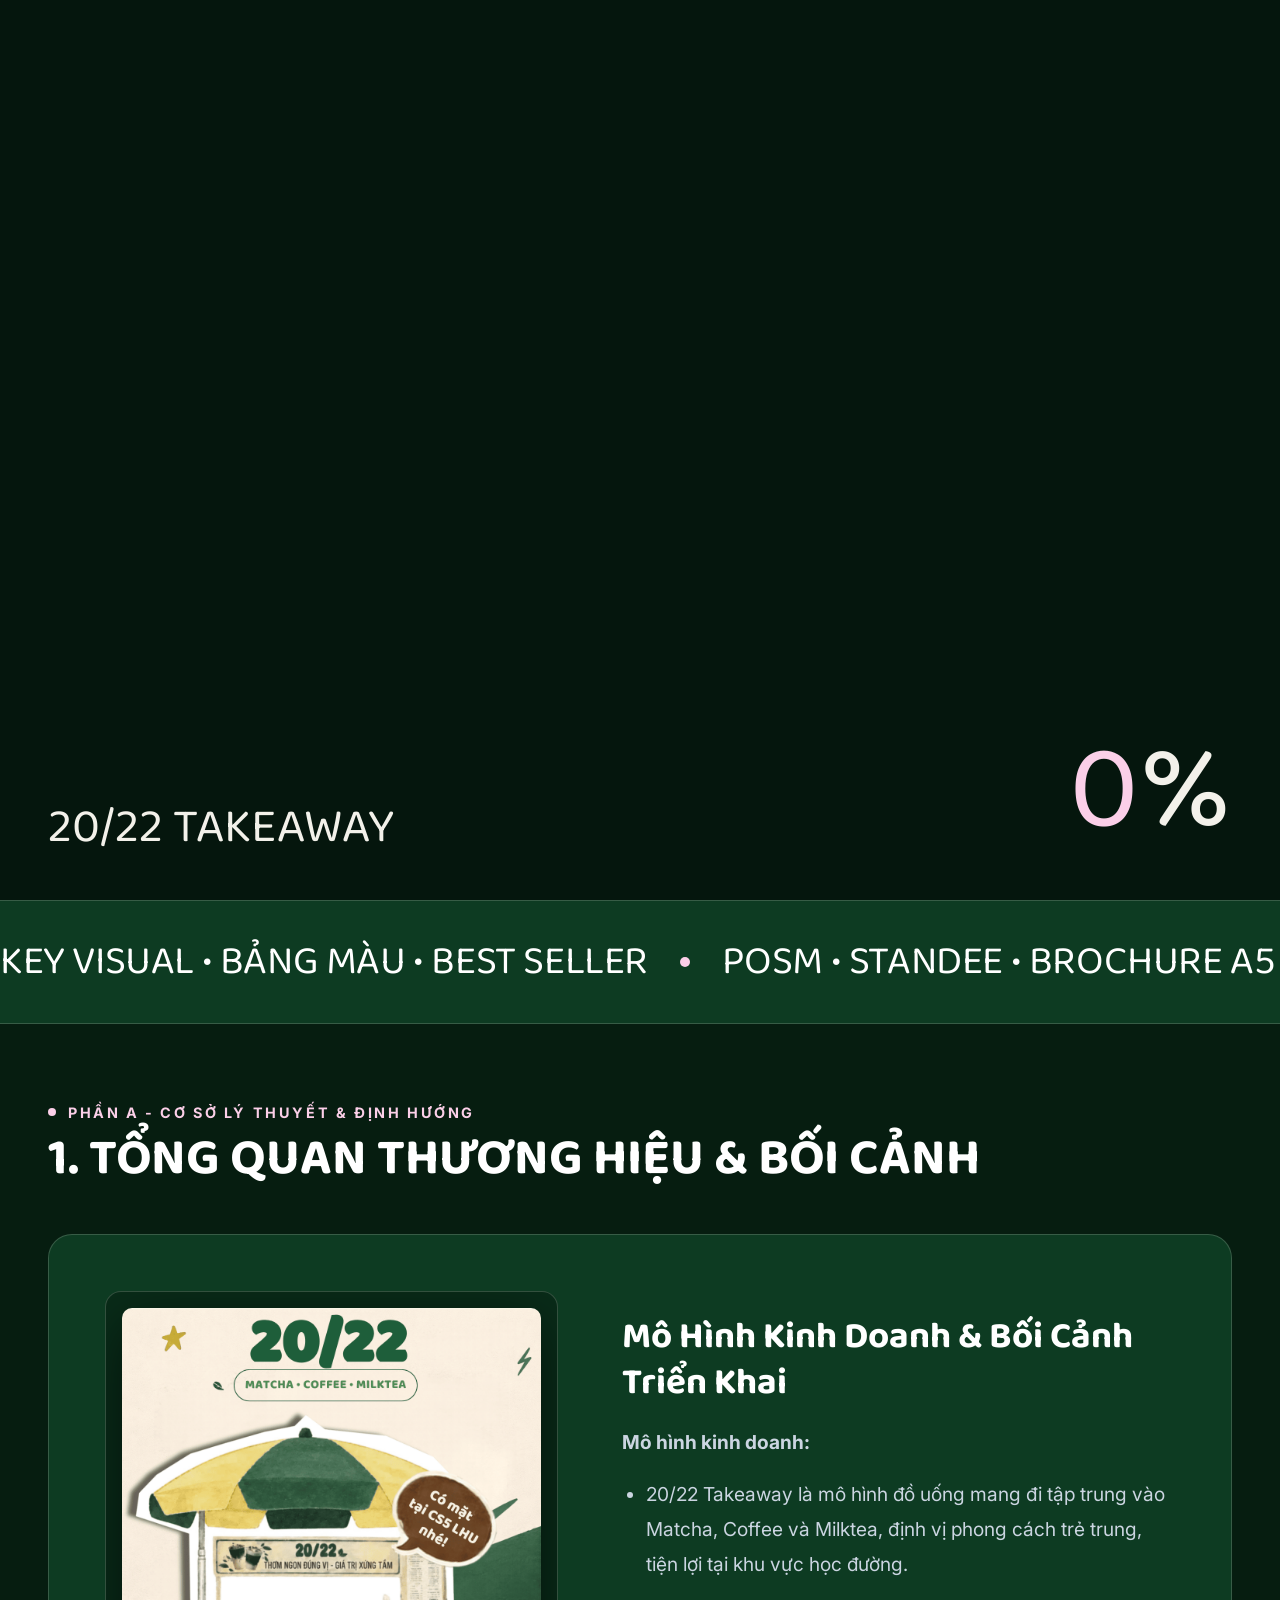
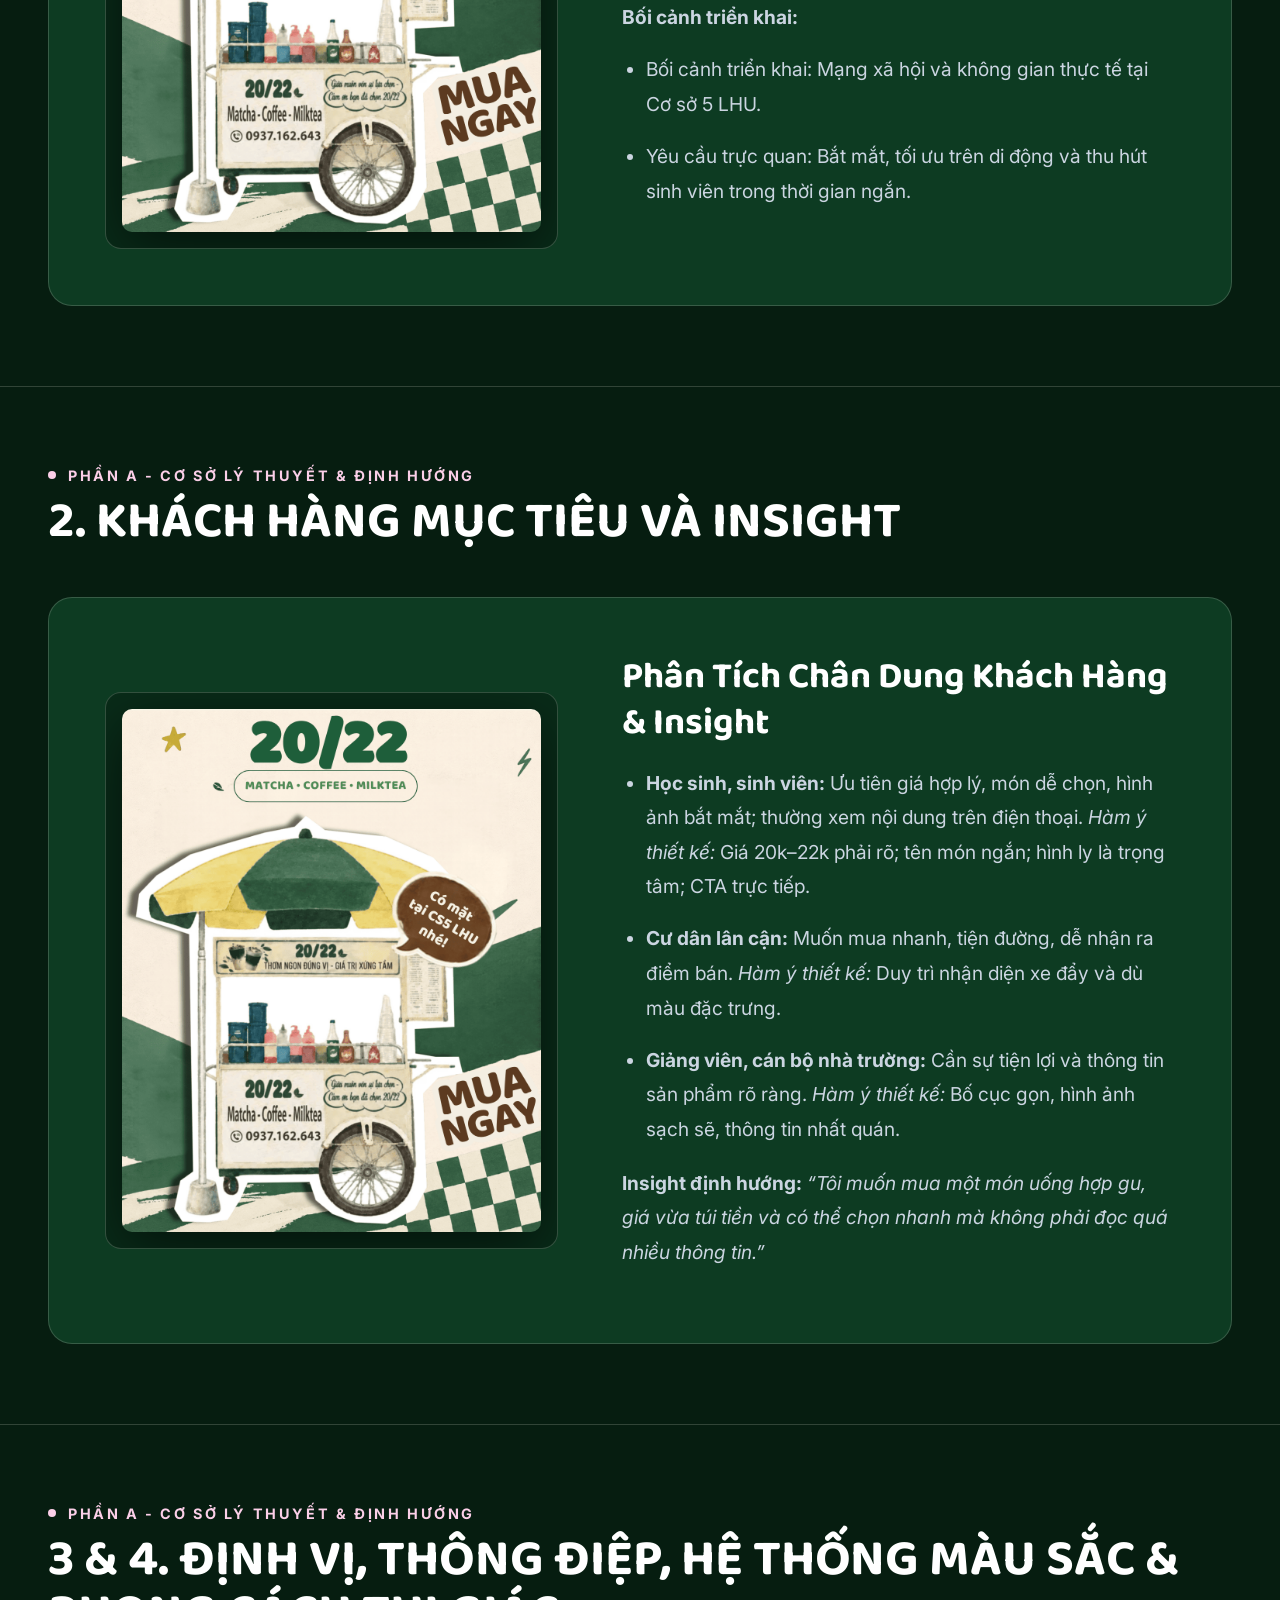
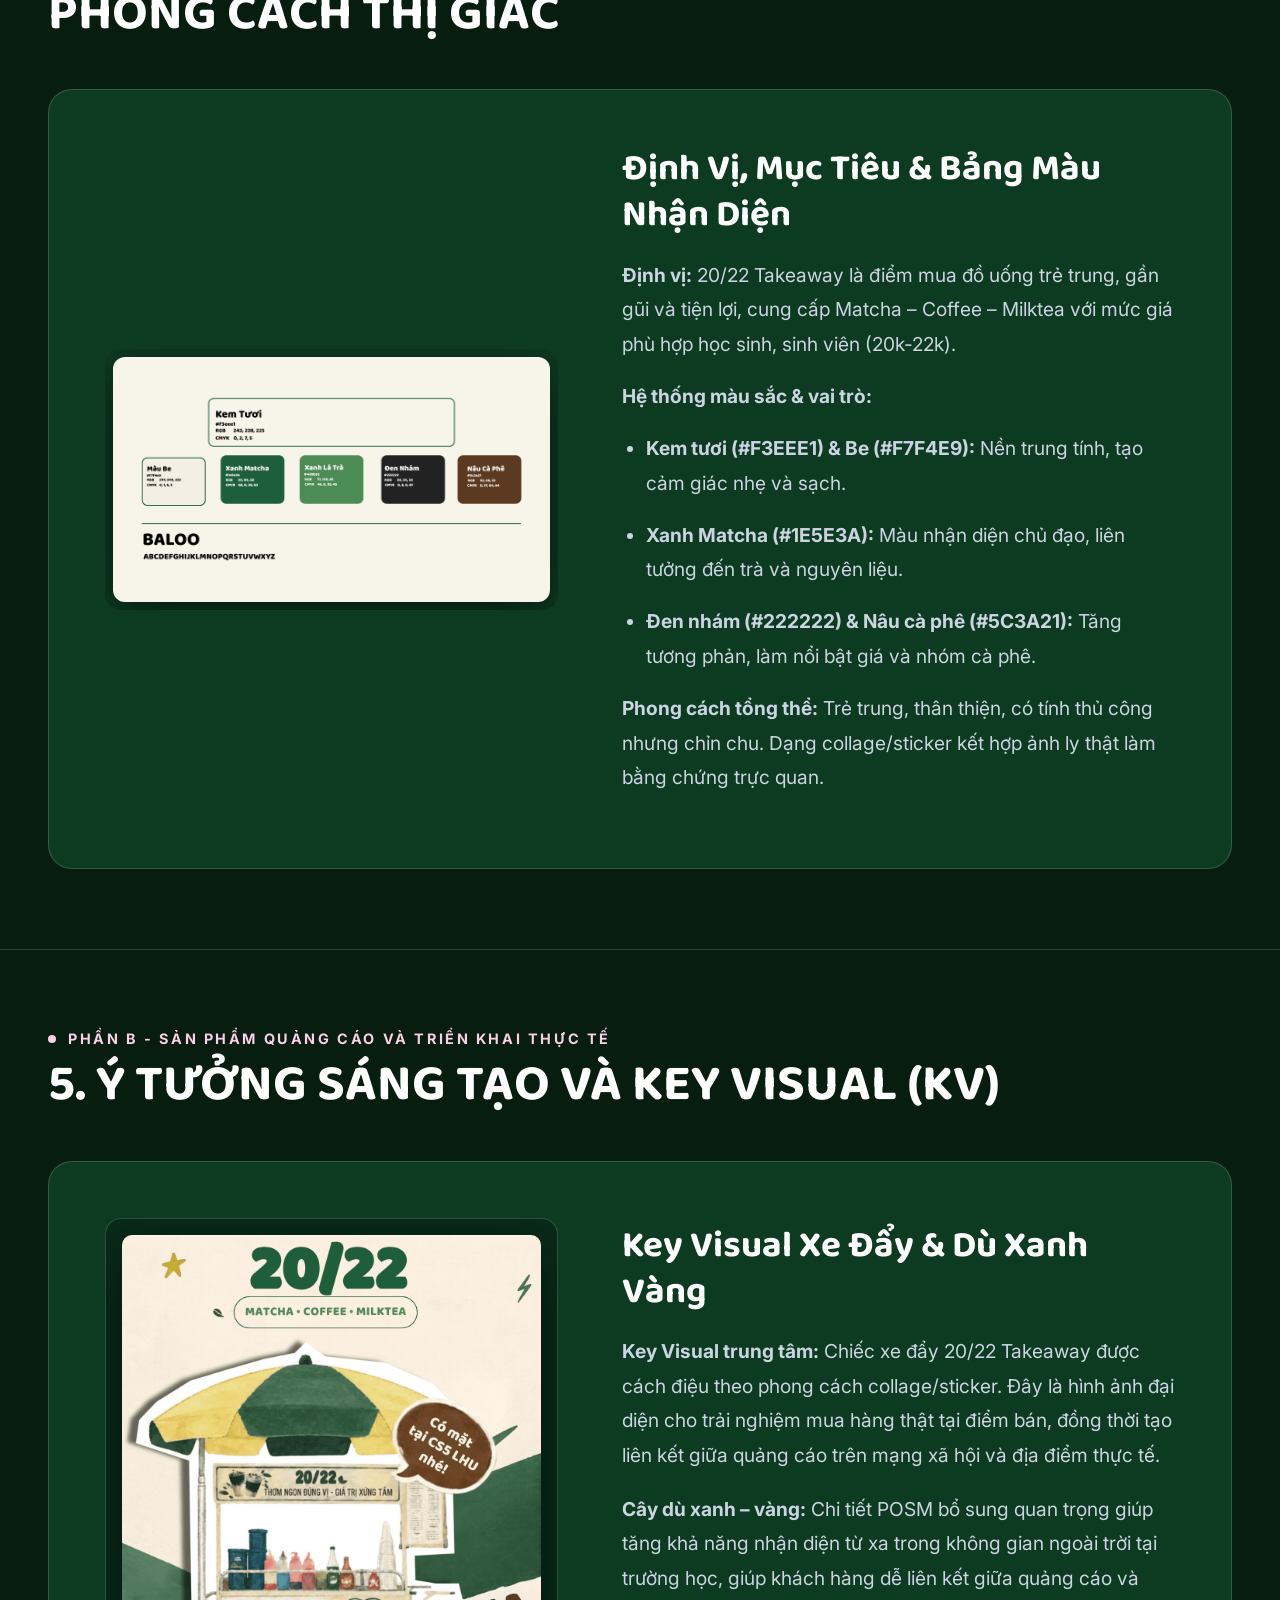
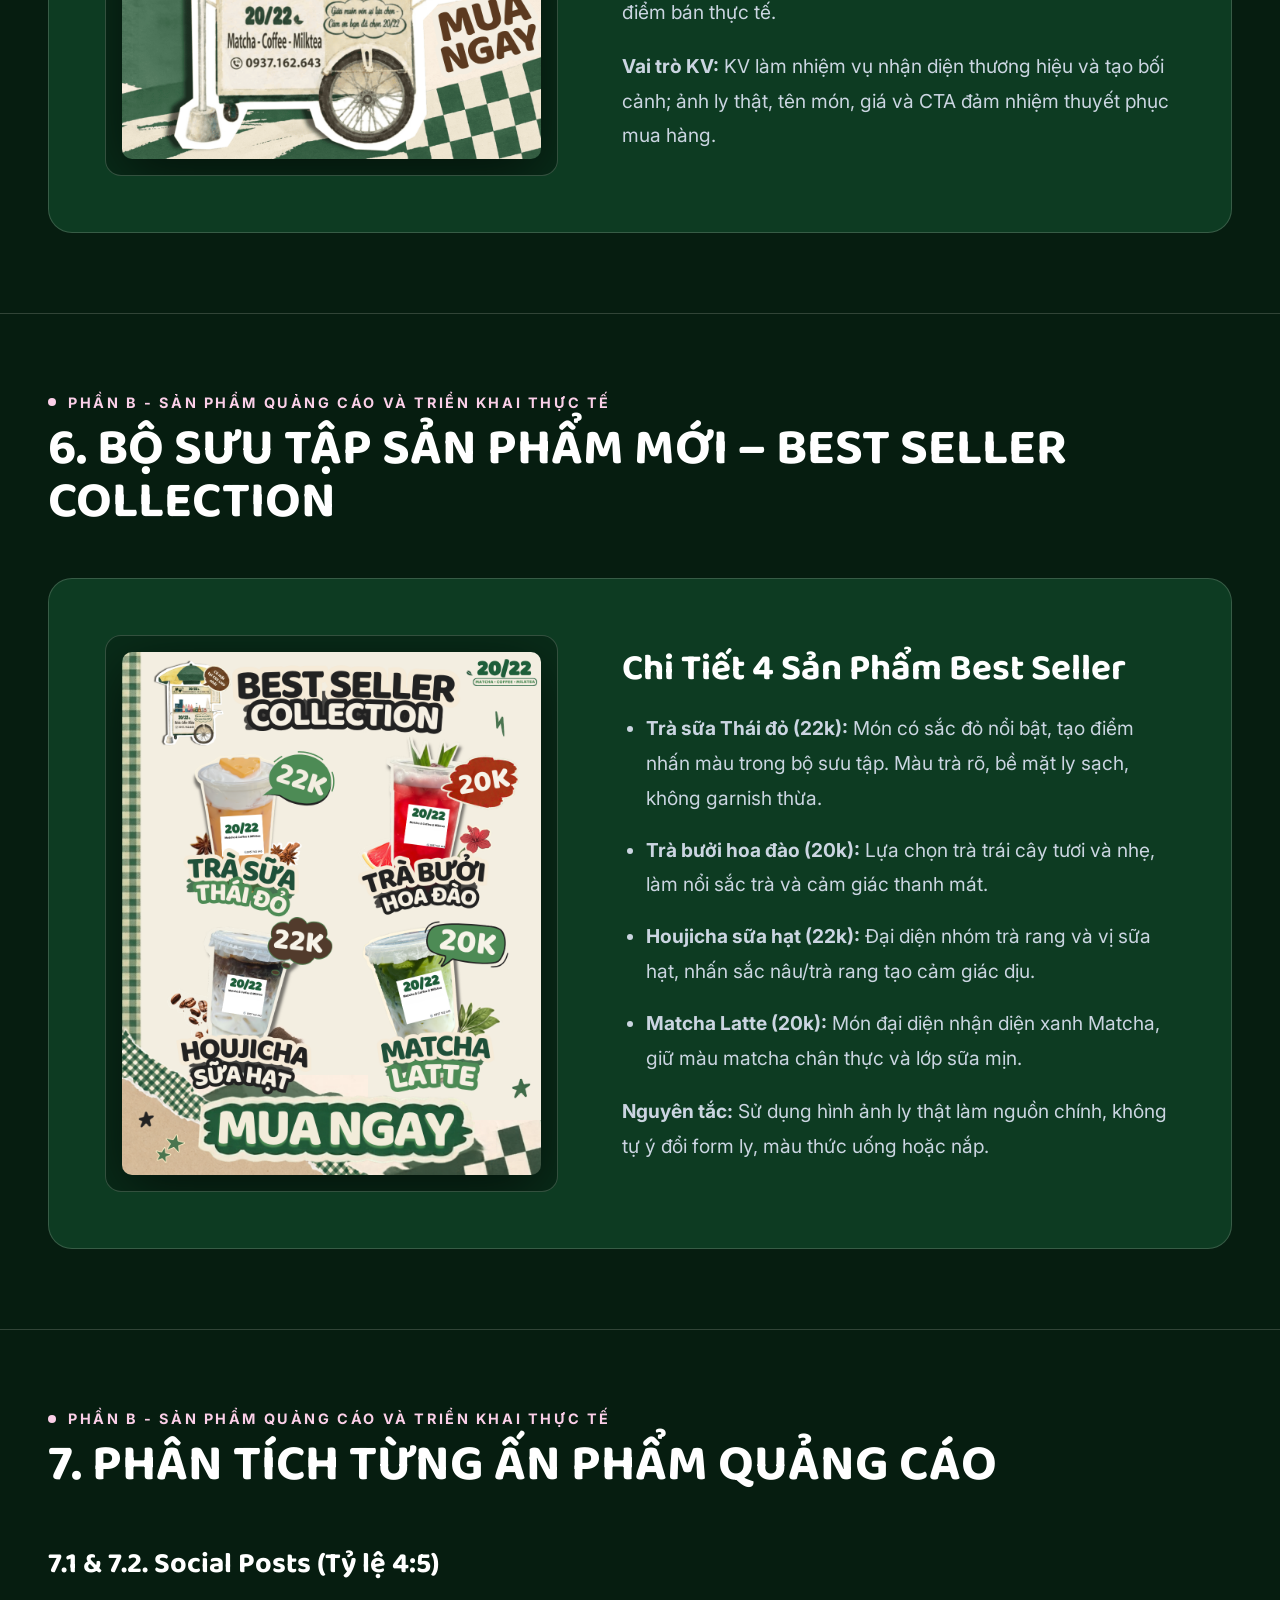
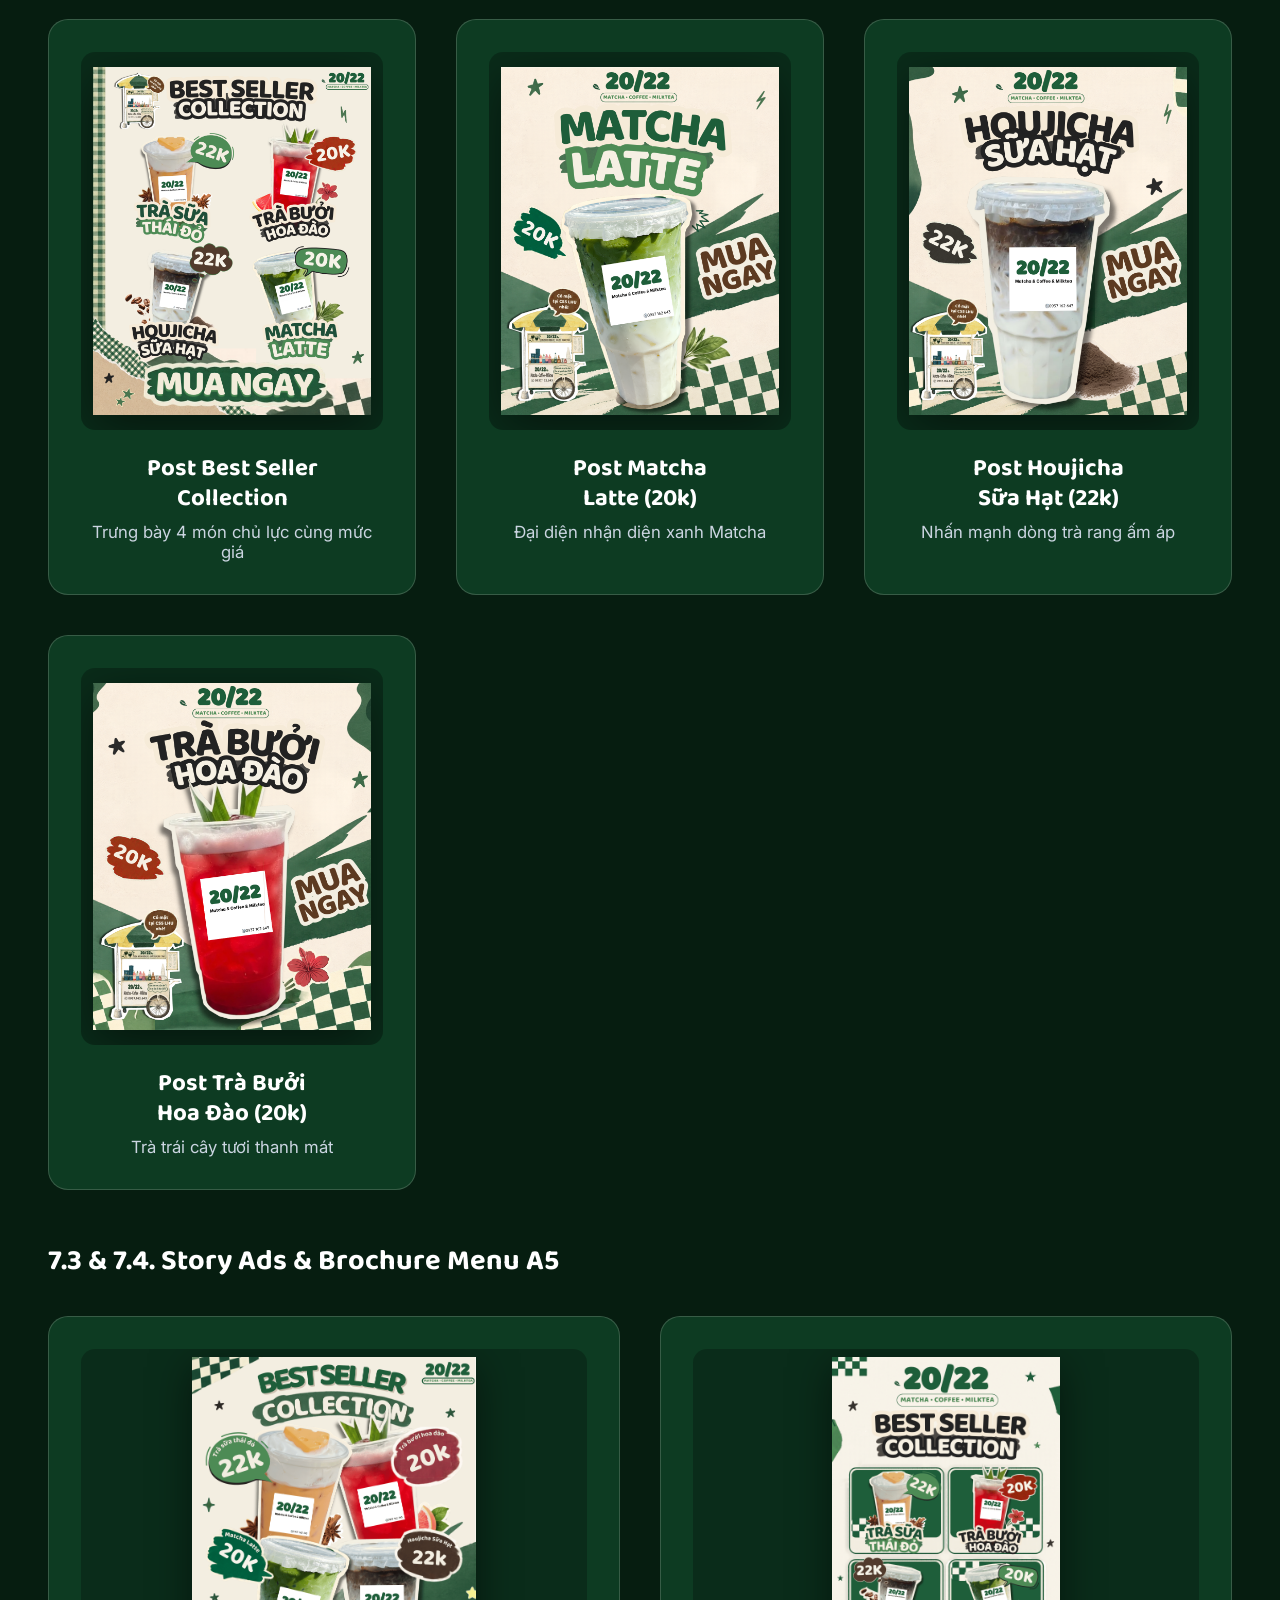
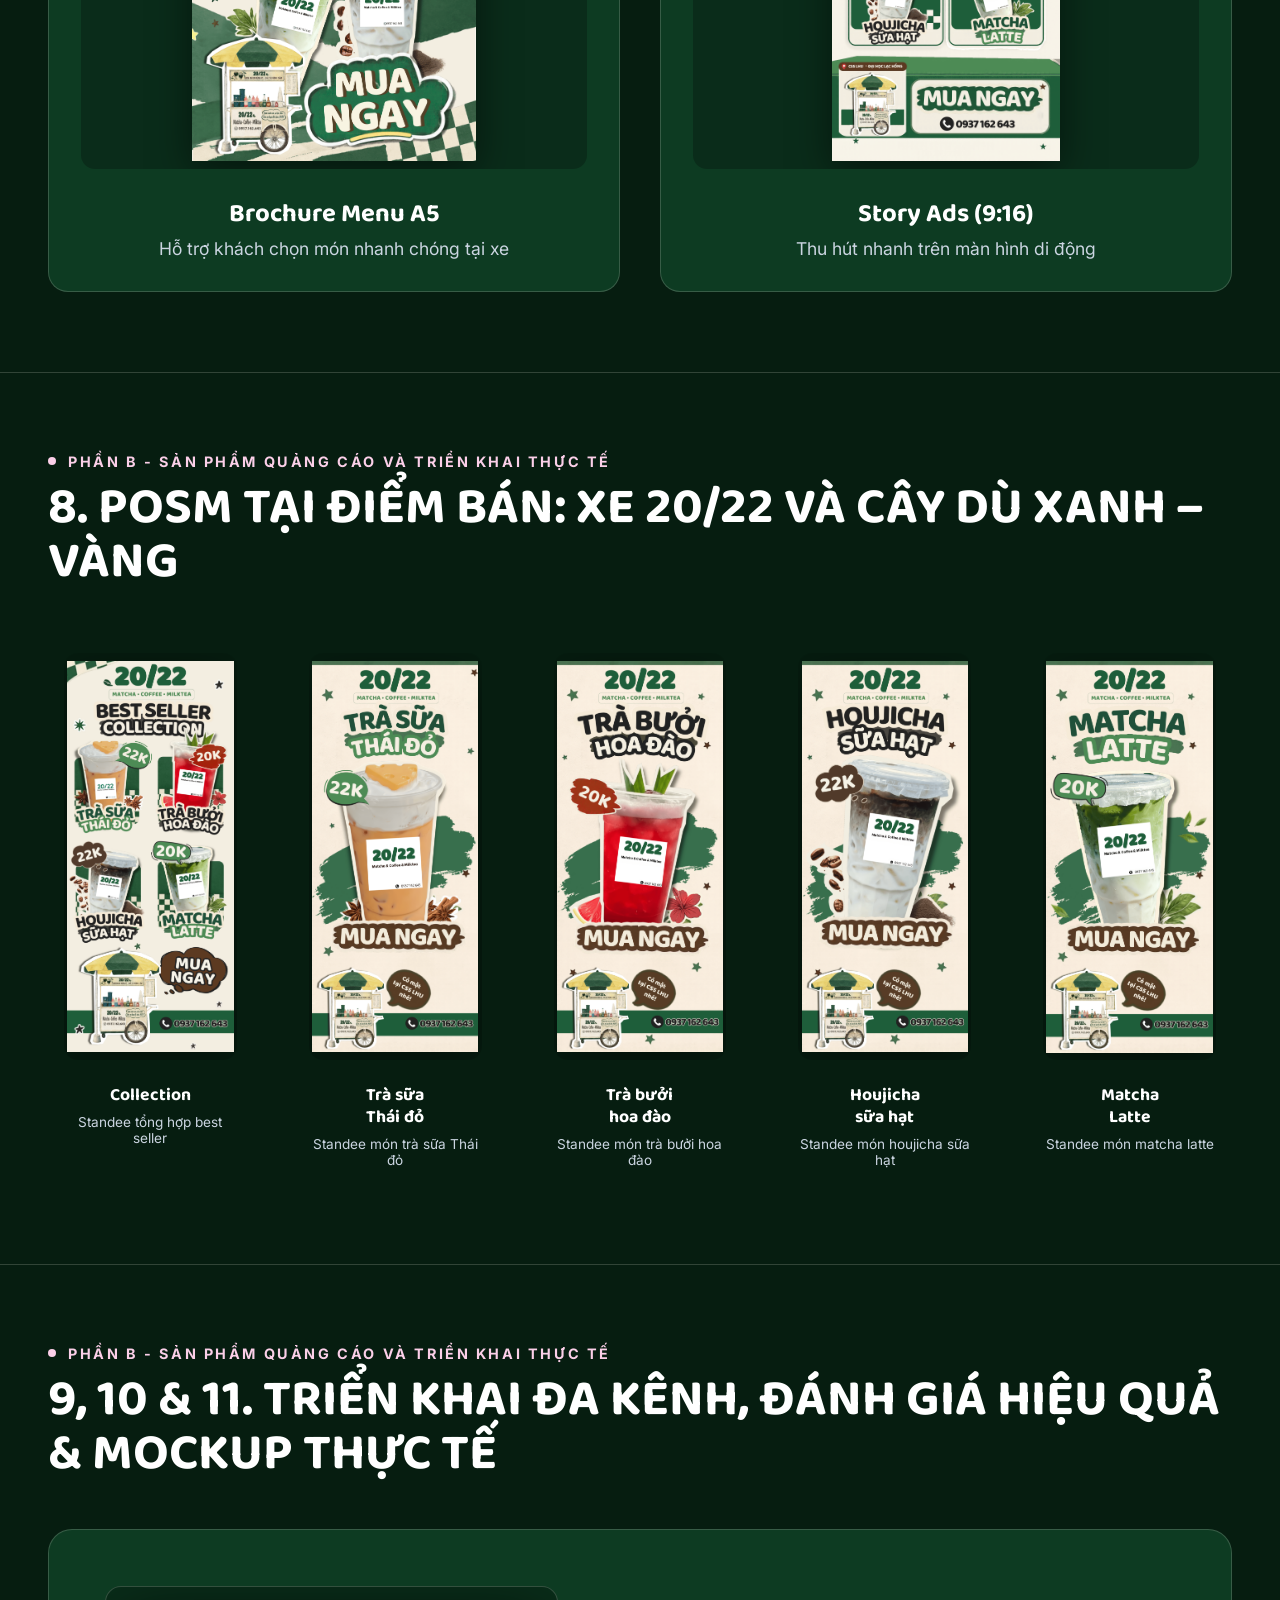
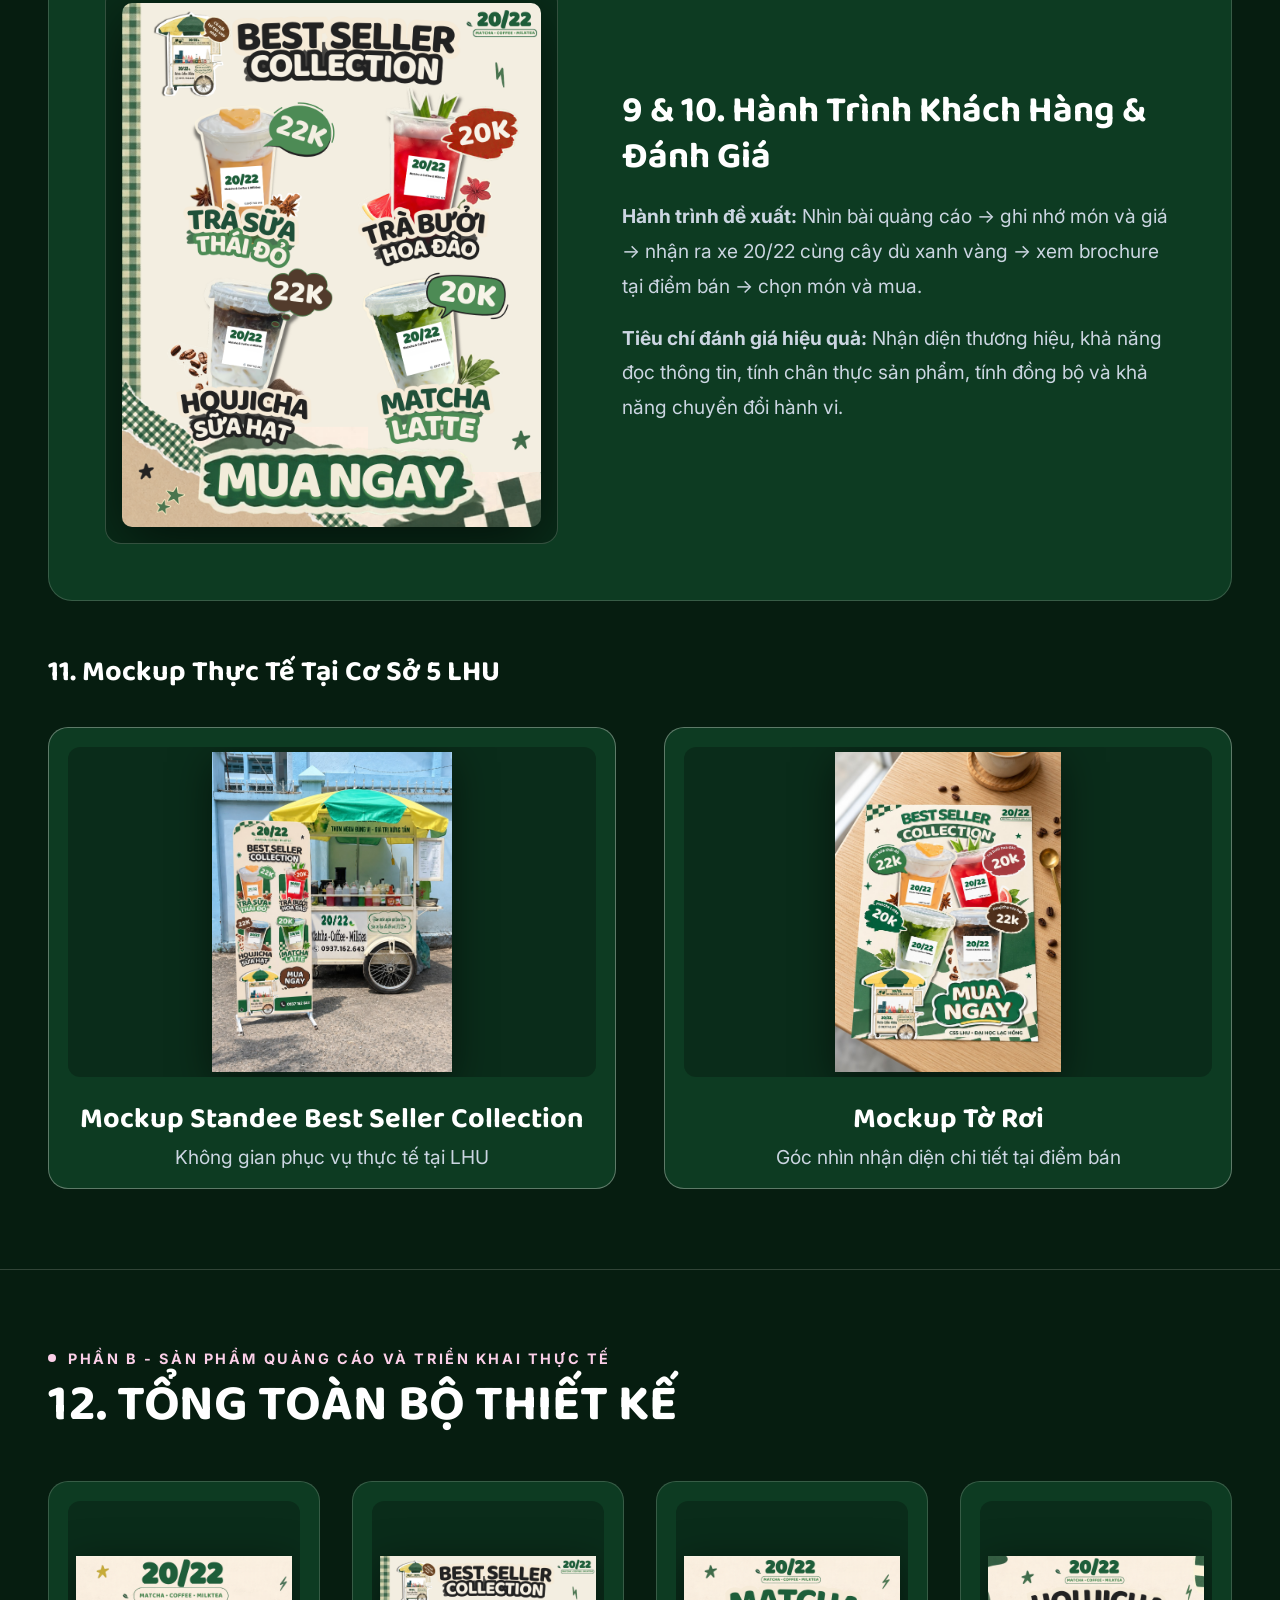
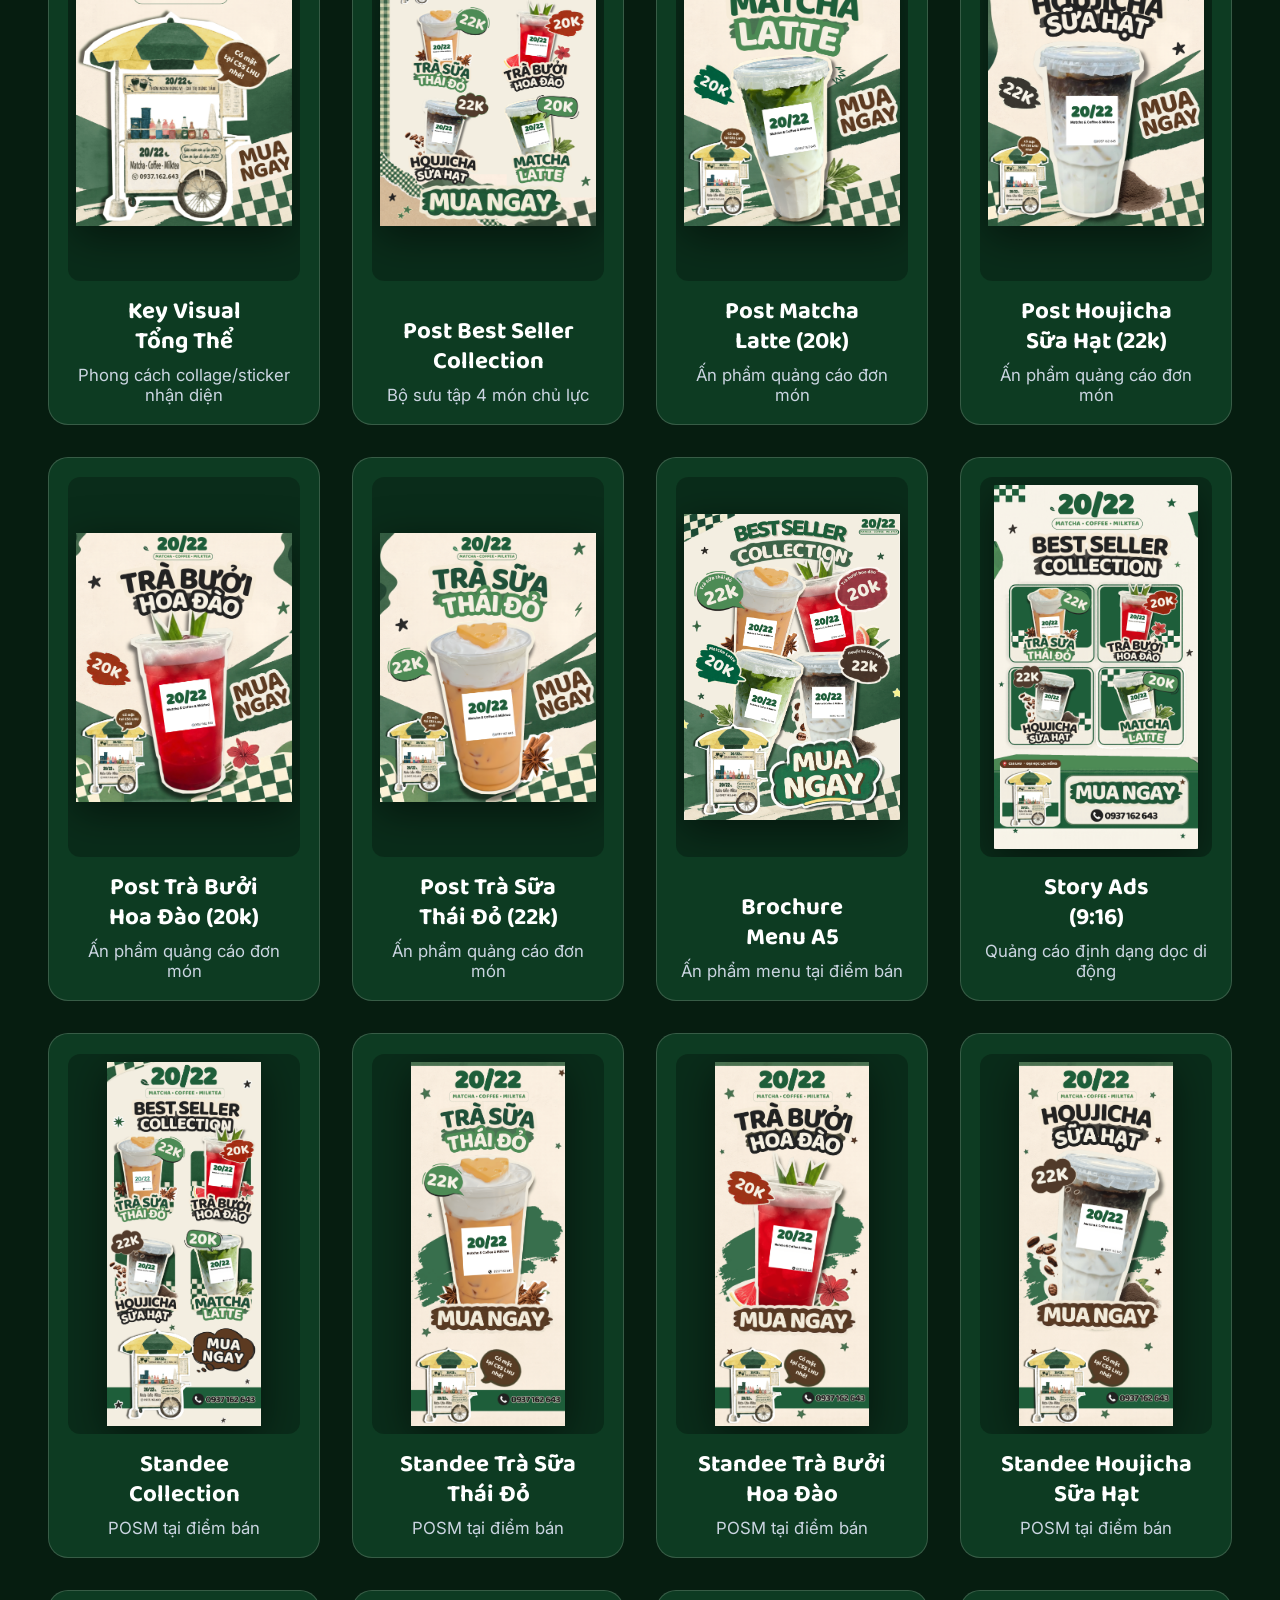
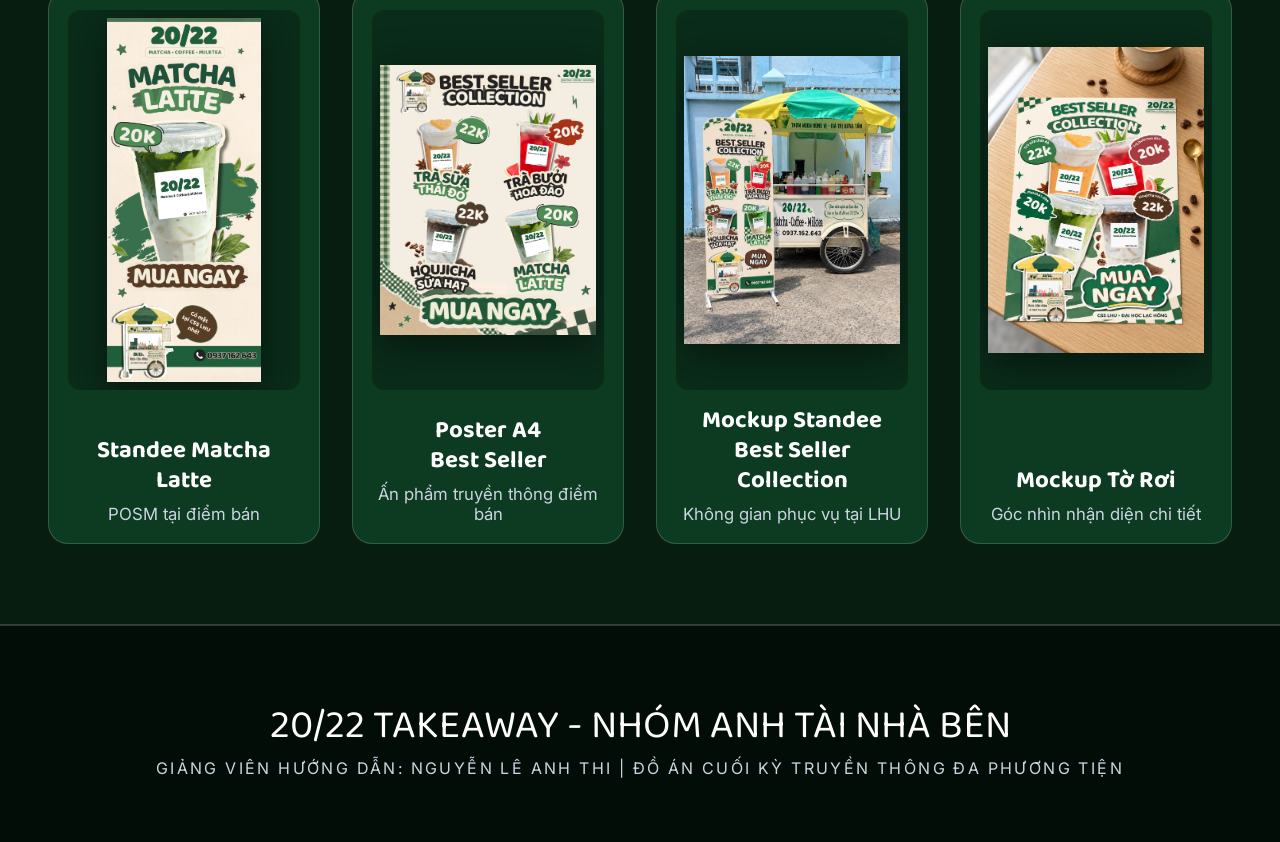
==== index.html @ 0fd3a0b4 "Add files via upload" ====
<!DOCTYPE html>
<html lang="vi">
<head>
    <meta charset="UTF-8">
    <meta name="viewport" content="width=device-width, initial-scale=1.0">
    <title>20/22 Takeaway | Triển Lãm Đồ Án Đa Phương Tiện</title>
    <link rel="preconnect" href="https://fonts.googleapis.com">
    <link rel="preconnect" href="https://fonts.gstatic.com" crossorigin>
    <link href="https://fonts.googleapis.com/css2?family=Baloo+2:wght@400;600;700;800&family=Inter:wght@400;500;600&display=swap" rel="stylesheet">
    <script src="https://cdnjs.cloudflare.com/ajax/libs/gsap/3.12.2/gsap.min.js"></script>
    <script type="importmap">
    { "imports": { "lenis": "https://cdn.jsdelivr.net/npm/lenis@1.3.19/dist/lenis.mjs" } }
    </script>
    <style>
        :root {
            --background: #05160D;
            --foreground: #f3f1ea;
            --surface: #0D3B22;
            --surface-2: #1E5E3A;
            --muted: #cbd5e1;
            --line: rgba(243, 241, 234, 0.18);
            --line-strong: rgba(243, 241, 234, 0.35);
            --accent: #1E5E3A;
            --accent-glow: #2E8B57;
            --accent-pink: #fbcfe8;
            --cream: #F3EEE1;
            --beige: #F7F4E9;
            --font-display: 'Baloo 2', cursive, sans-serif;
            --font-sans: 'Inter', sans-serif;
            --gutter: 3rem;
            --section: 5rem;
        }

        * { margin: 0; padding: 0; box-sizing: border-box; }
        
        html, body {
            background: var(--background);
            color: var(--foreground);
            font-family: var(--font-sans);
            -webkit-font-smoothing: antialiased;
            overflow-x: hidden;
            scroll-behavior: smooth;
        }

        ::selection { background: var(--accent-pink); color: #05160D; }

        /* Preloader */
        #preloader {
            position: fixed; inset: 0; z-index: 2000; background: var(--background);
            display: flex; flex-direction: column; justify-content: flex-end;
            padding: var(--gutter); transition: transform 0.7s cubic-bezier(0.22, 1, 0.36, 1);
        }
        .preloader-inner {
            display: flex; justify-content: space-between; align-items: flex-end; width: 100%;
        }
        .preloader-brand {
            font-family: var(--font-display); font-size: 3rem; text-transform: uppercase; line-height: 1; color: var(--foreground);
        }
        .preloader-counter {
            font-family: var(--font-display); font-size: 7.5rem; line-height: 1; color: var(--foreground); font-variant-numeric: tabular-nums;
        }
        .preloader-counter span { color: var(--accent-pink); }

        /* SiteNav */
        .header {
            position: fixed; inset-inline: 0; top: 0; z-index: 1500; pointer-events: none;
        }
        .nav-inner {
            pointer-events: auto; display: flex; align-items: center; justify-content: space-between;
            padding: 1rem var(--gutter); background: rgba(5, 22, 13, 0.95); backdrop-filter: blur(16px);
            border-bottom: 1px solid var(--line);
        }
        .logo-group { display: flex; align-items: center; gap: 0.75rem; text-decoration: none; color: inherit; }
        .logo-badge {
            display: grid; place-items: center; width: 2.3rem; height: 2.3rem; border-radius: 9999px;
            border: 1px solid var(--line-strong); font-family: var(--font-display); font-weight: 700; background: var(--surface); color: var(--accent-pink);
        }
        .logo-text { font-size: 0.8rem; font-weight: 600; text-transform: uppercase; letter-spacing: 0.12em; color: var(--muted); }
        
        .nav-links { display: flex; gap: 1rem; list-style: none; align-items: center; flex-wrap: wrap; }
        .nav-links a {
            font-size: 0.75rem; font-weight: 600; text-transform: uppercase; letter-spacing: 0.08em;
            color: var(--muted); text-decoration: none; transition: color 0.3s;
        }
        .nav-links a:hover { color: var(--accent-pink); }

        main { position: relative; width: 100%; overflow-x: hidden; }

        /* Hero Section */
        .hero {
            position: relative; display: flex; flex-direction: column; justify-content: center; min-height: 100svh;
            padding: 8rem var(--gutter) 4rem var(--gutter); background: linear-gradient(135deg, #05160D 0%, #0D3B22 60%, #1E5E3A 100%);
        }
        .hero-grid {
            display: grid; grid-template-columns: 1.1fr 0.9fr; gap: 4rem; align-items: center; z-index: 20; position: relative; max-width: 1400px; margin: 0 auto; width: 100%;
        }
        .hero-text h1 {
            font-family: var(--font-display); font-size: clamp(3.2rem, 6vw, 6rem); line-height: 1.1; color: #fff;
        }
        .hero-text h1 span { color: var(--accent-pink); }
        .hero-img-box {
            display: flex; justify-content: center; align-items: center; background: rgba(0,0,0,0.25);
            border-radius: 20px; border: 1px solid var(--line); padding: 1rem; backdrop-filter: blur(10px); width: fit-content; margin: 0 auto;
        }
        .hero-img-box img {
            max-width: 100%; max-height: 65vh; object-fit: contain; filter: drop-shadow(0 20px 40px rgba(0,0,0,0.6)); border-radius: 12px; cursor: pointer; transition: transform 0.3s; display: block;
        }
        .hero-img-box img:hover { transform: scale(1.02); }

        /* Marquee Section */
        .marquee-section {
            overflow: hidden; border-top: 1px solid var(--line); border-bottom: 1px solid var(--line); padding: 1.8rem 0; background: var(--surface);
        }
        .marquee-track { display: flex; width: max-content; animation: marquee 25s linear infinite; }
        .marquee-item {
            display: flex; align-items: center; font-family: var(--font-display); font-size: 2.5rem; text-transform: uppercase; letter-spacing: -0.01em; white-space: nowrap; color: #fff;
        }
        .marquee-dot { width: 0.6rem; height: 0.6rem; border-radius: 9999px; background: var(--accent-pink); margin-inline: 2rem; }
        @keyframes marquee { from { transform: translateX(0); } to { transform: translateX(-50%); } }

        section { padding: var(--section) var(--gutter); border-bottom: 1px solid var(--line); background: rgba(13, 59, 34, 0.2); }
        .section-header { margin-bottom: 3rem; max-width: 1400px; margin-inline: auto; }
        .eyebrow {
            display: flex; align-items: center; gap: 0.75rem; font-size: 0.9rem; font-weight: 700; text-transform: uppercase; letter-spacing: 0.18em; color: var(--accent-pink); margin-bottom: 0.75rem;
        }
        .eyebrow-dot { width: 0.5rem; height: 0.5rem; border-radius: 9999px; background: var(--accent-pink); }
        .section-title {
            font-family: var(--font-display); font-size: clamp(2.2rem, 4vw, 3.5rem); text-transform: uppercase; line-height: 1.05; color: #fff;
        }

        /* Showcase Layout */
        .showcase-row {
            display: grid; grid-template-columns: 1.1fr 0.9fr; gap: 4rem; align-items: center;
            background: var(--surface); border: 1px solid var(--line); border-radius: 24px; padding: 3.5rem; max-width: 1400px; margin: 0 auto;
        }
        .showcase-row:nth-child(even) { direction: rtl; }
        .showcase-row:nth-child(even) > * { direction: ltr; }
        
        .content-side h3 {
            font-family: var(--font-display); font-size: 2.3rem; color: #fff; margin-bottom: 1.2rem; line-height: 1.25;
        }
        .content-side p, .content-side li {
            font-size: 1.2rem; color: var(--muted); line-height: 1.8; margin-bottom: 1.1rem;
        }
        .content-side ul { padding-left: 1.5rem; }

        .image-side {
            display: flex; justify-content: center; align-items: center; background: rgba(0,0,0,0.25); border-radius: 16px; padding: 1rem; overflow: hidden; border: 1px solid var(--line); width: fit-content; margin: 0 auto;
        }
        .image-side img {
            max-width: 100%; max-height: 550px; width: auto; height: auto; object-fit: contain; filter: drop-shadow(0 15px 30px rgba(0,0,0,0.6)); border-radius: 10px; cursor: pointer; transition: transform 0.3s; display: block;
        }
        .image-side img:hover { transform: scale(1.02); }

        /* Grid for assets */
        .grid-assets-container {
            max-width: 1400px; margin: 0 auto;
        }
        .grid-assets { display: grid; grid-template-columns: repeat(auto-fit, minmax(280px, 1fr)); gap: 2.5rem; margin-top: 2rem; }
        .asset-card {
            background: var(--surface); border: 1px solid var(--line); border-radius: 20px; padding: 2rem;
            display: flex; flex-direction: column; align-items: center; text-align: center; transition: transform 0.3s, border-color 0.3s;
        }
        .asset-card:hover { transform: translateY(-5px); border-color: var(--accent-pink); }
        
        .ratio-4-5 { width: 100%; aspect-ratio: 4/5; display: flex; align-items: center; justify-content: center; background: rgba(0,0,0,0.25); border-radius: 14px; margin-bottom: 1.5rem; overflow: hidden; padding: 0.75rem; }
        .ratio-4-5 img { width: 100%; height: 100%; object-fit: contain; filter: drop-shadow(0 12px 25px rgba(0,0,0,0.5)); cursor: pointer; display: block; }

        /* Standee container in Section 8 */
        .ratio-standee { width: 100%; aspect-ratio: 850/2000; max-height: 650px; display: flex; align-items: center; justify-content: center; background: transparent; border-radius: 14px; margin-bottom: 1.5rem; overflow: hidden; padding: 0.2rem; }
        .ratio-standee img { width: 100%; height: 100%; object-fit: contain; filter: drop-shadow(0 12px 25px rgba(0,0,0,0.5)); cursor: pointer; display: block; }

        /* Section 7.3 & 7.4 */
        .ratio-a5-compact { width: 100%; aspect-ratio: 1/1.414; max-height: 420px; display: flex; align-items: center; justify-content: center; background: rgba(0,0,0,0.25); border-radius: 14px; margin-bottom: 1rem; overflow: hidden; padding: 0.5rem; }
        .ratio-a5-compact img { width: 100%; height: 100%; object-fit: contain; filter: drop-shadow(0 10px 20px rgba(0,0,0,0.5)); cursor: pointer; display: block; }

        /* Section 11 Mockups: Reduced padding inside card (smaller padding: 1.2rem instead of 2rem) */
        .mockup-item-framed {
            background: var(--surface); border: 1px solid var(--line-strong); border-radius: 20px; padding: 1.2rem;
            display: flex; flex-direction: column; align-items: center; text-align: center; transition: transform 0.3s, border-color 0.3s;
        }
        .mockup-item-framed:hover { transform: translateY(-5px); border-color: var(--accent-pink); }
        .ratio-mockup-tight { width: 100%; aspect-ratio: 16/10; max-height: 520px; display: flex; align-items: center; justify-content: center; background: rgba(0,0,0,0.25); border-radius: 12px; margin-bottom: 1rem; overflow: hidden; padding: 0.3rem; }
        .ratio-mockup-tight img { width: 100%; height: 100%; object-fit: contain; border-radius: 8px; cursor: pointer; display: block; filter: drop-shadow(0 10px 20px rgba(0,0,0,0.5)); }

        .asset-name { font-family: var(--font-display); font-size: 1.5rem; font-weight: 700; color: #fff; margin-bottom: 0.5rem; white-space: pre-line; line-height: 1.25; }
        .asset-info { font-size: 1.05rem; color: var(--muted); }

        /* Pinterest Style Masonry Grid for Section 12 with perfectly aligned bottom and reduced padding inside card */
        .pinterest-masonry {
            display: grid;
            grid-template-columns: repeat(4, 1fr);
            gap: 2rem;
            max-width: 1400px;
            margin: 0 auto;
            align-items: stretch;
        }
        @media (max-width: 1200px) {
            .pinterest-masonry { grid-template-columns: repeat(3, 1fr); }
        }
        @media (max-width: 900px) {
            .pinterest-masonry { grid-template-columns: repeat(2, 1fr); }
        }
        @media (max-width: 600px) {
            .pinterest-masonry { grid-template-columns: 1fr; }
        }
        .pinterest-card {
            background: var(--surface);
            border: 1px solid var(--line);
            border-radius: 20px;
            padding: 1.2rem;
            display: flex;
            flex-direction: column;
            justify-content: space-between;
            text-align: center;
            transition: transform 0.3s, border-color 0.3s;
            height: 100%;
        }
        .pinterest-card:hover { transform: translateY(-5px); border-color: var(--accent-pink); }
        .pinterest-img-wrap {
            width: 100%;
            height: 380px;
            background: rgba(0,0,0,0.25);
            border-radius: 12px;
            padding: 0.5rem;
            margin-bottom: 1rem;
            display: flex;
            align-items: center;
            justify-content: center;
            overflow: hidden;
        }
        .pinterest-img-wrap img {
            width: 100%;
            height: 100%;
            object-fit: contain;
            border-radius: 8px;
            cursor: pointer;
            display: block;
            filter: drop-shadow(0 10px 20px rgba(0,0,0,0.5));
        }

        #image-modal {
            position: fixed; inset: 0; z-index: 3000; background: rgba(0,0,0,0.92);
            display: none; justify-content: center; align-items: center; padding: 2rem; backdrop-filter: blur(10px);
        }
        .modal-content {
            position: relative; max-width: 90vw; max-height: 90vh; display: flex; flex-direction: column; align-items: center;
        }
        .modal-content img {
            max-width: 85vw; max-height: 80vh; width: auto; height: auto; object-fit: contain; border-radius: 12px; box-shadow: 0 25px 50px rgba(0,0,0,0.8); background: #111; display: block;
        }
        .modal-caption {
            margin-top: 1.2rem; color: #fff; font-family: var(--font-display); font-size: 1.5rem; text-align: center;
        }
        .modal-close {
            position: absolute; top: -3.5rem; right: 0; background: rgba(255,255,255,0.15); border: none; color: #fff;
            width: 45px; height: 45px; border-radius: 50%; font-size: 1.8rem; cursor: pointer; display: flex; align-items: center; justify-content: center;
        }
        .modal-close:hover { background: var(--accent-pink); color: #05160D; }

        footer { padding: var(--section) var(--gutter) 4rem var(--gutter); background: #030d07; border-top: 1px solid var(--line); }
        .footer-grid { display: grid; grid-template-columns: repeat(12, 1fr); gap: 2rem; align-items: center; max-width: 1400px; margin: 0 auto; }
        .footer-left { grid-column: span 12; text-align: center; }
        .footer-sig { font-family: var(--font-display); font-size: 2.5rem; text-transform: uppercase; line-height: 1; color: #fff; }
        .footer-copy { font-size: 1rem; text-transform: uppercase; letter-spacing: 0.15em; color: var(--muted); margin-top: 0.75rem; }

        @media (max-width: 1024px) {
            .hero-grid, .showcase-row, .footer-grid { grid-template-columns: 1fr; }
            .hero-text { text-align: center; }
        }
    </style>
</head>
<body>

    <div id="preloader">
        <div class="preloader-inner">
            <div class="preloader-brand">20/22 Takeaway</div>
            <div class="preloader-counter"><span id="count">0</span>%</div>
        </div>
    </div>

    <div id="image-modal">
        <div class="modal-content">
            <button class="modal-close" id="close-modal">&times;</button>
            <img id="modal-img" src="" alt="Zoomed Design">
            <div class="modal-caption" id="modal-caption">Chi tiết thiết kế</div>
        </div>
    </div>

    <header class="header">
        <div class="nav-inner">
            <a href="#top" class="logo-group">
                <div class="logo-badge">20</div>
                <span class="logo-text">Anh tài nhà bên</span>
            </a>
            <ul class="nav-links">
                <li><a href="#sec-1">Mục 1</a></li>
                <li><a href="#sec-2">Mục 2</a></li>
                <li><a href="#sec-3-4">Mục 3&4</a></li>
                <li><a href="#sec-5">Mục 5</a></li>
                <li><a href="#sec-6">Mục 6</a></li>
                <li><a href="#sec-7">Mục 7</a></li>
                <li><a href="#sec-8">Mục 8</a></li>
                <li><a href="#sec-9-11">Mục 9-11</a></li>
                <li><a href="#sec-12">Mục 12</a></li>
            </ul>
            <a href="#posts" class="nav-cta">Xem Thiết Kế ↗</a>
        </div>
    </header>

    <main id="top">
        <!-- Hero Section -->
        <section id="hero" class="hero">
            <div class="hero-grid">
                <div class="hero-text">
                    <span class="eyebrow"><div class="eyebrow-dot"></div>Đồ Án Cuối Kỳ - Nhóm Anh tài nhà bên</span>
                    <h1>20/22 Takeaway <span>Báo Cáo & Trưng Bày Đồ Án</span></h1>
                </div>
                <div class="hero-img-box">
                    <img src="assets/images/key-visual.png" alt="Key Visual 20/22 Takeaway" class="zoomable">
                </div>
            </div>
        </section>

        <!-- Marquee Section -->
        <div class="marquee-section">
            <div class="marquee-track">
                <div class="marquee-item">Key Visual • Bảng Màu • Best Seller<span class="marquee-dot"></span></div>
                <div class="marquee-item">POSM • Standee • Brochure A5<span class="marquee-dot"></span></div>
                <div class="marquee-item">Key Visual • Bảng Màu • Best Seller<span class="marquee-dot"></span></div>
                <div class="marquee-item">POSM • Standee • Brochure A5<span class="marquee-dot"></span></div>
            </div>
        </div>

        <!-- ================= MỤC 1 ================= -->
        <section id="sec-1">
            <div class="section-header">
                <div class="eyebrow"><div class="eyebrow-dot"></div>Phần A - Cơ Sở Lý Thuyết & Định Hướng</div>
                <h2 class="section-title">1. Tổng Quan Thương Hiệu & Bối Cảnh</h2>
            </div>
            <div class="showcase-row">
                <div class="content-side">
                    <h3>Mô Hình Kinh Doanh & Bối Cảnh Triển Khai</h3>
                    <p><strong>Mô hình kinh doanh:</strong></p>
                    <ul>
                        <li>20/22 Takeaway là mô hình đồ uống mang đi tập trung vào Matcha, Coffee và Milktea, định vị phong cách trẻ trung, tiện lợi tại khu vực học đường.</li>
                    </ul>
                    <p style="margin-top: 1.2rem;"><strong>Bối cảnh triển khai:</strong></p>
                    <ul>
                        <li>Bối cảnh triển khai: Mạng xã hội và không gian thực tế tại Cơ sở 5 LHU.</li>
                        <li>Yêu cầu trực quan: Bắt mắt, tối ưu trên di động và thu hút sinh viên trong thời gian ngắn.</li>
                    </ul>
                </div>
                <div class="image-side">
                    <img src="assets/images/key-visual.png" alt="Mục 1: Key Visual" class="zoomable">
                </div>
            </div>
        </section>

        <!-- ================= MỤC 2 ================= -->
        <section id="sec-2">
            <div class="section-header">
                <div class="eyebrow"><div class="eyebrow-dot"></div>Phần A - Cơ Sở Lý Thuyết & Định Hướng</div>
                <h2 class="section-title">2. Khách Hàng Mục Tiêu Và Insight</h2>
            </div>
            <div class="showcase-row">
                <div class="content-side">
                    <h3>Phân Tích Chân Dung Khách Hàng & Insight</h3>
                    <ul>
                        <li><strong>Học sinh, sinh viên:</strong> Ưu tiên giá hợp lý, món dễ chọn, hình ảnh bắt mắt; thường xem nội dung trên điện thoại. <em>Hàm ý thiết kế:</em> Giá 20k–22k phải rõ; tên món ngắn; hình ly là trọng tâm; CTA trực tiếp.</li>
                        <li><strong>Cư dân lân cận:</strong> Muốn mua nhanh, tiện đường, dễ nhận ra điểm bán. <em>Hàm ý thiết kế:</em> Duy trì nhận diện xe đẩy và dù màu đặc trưng.</li>
                        <li><strong>Giảng viên, cán bộ nhà trường:</strong> Cần sự tiện lợi và thông tin sản phẩm rõ ràng. <em>Hàm ý thiết kế:</em> Bố cục gọn, hình ảnh sạch sẽ, thông tin nhất quán.</li>
                    </ul>
                    <p style="margin-top: 1.2rem;"><strong>Insight định hướng:</strong> <em>“Tôi muốn mua một món uống hợp gu, giá vừa túi tiền và có thể chọn nhanh mà không phải đọc quá nhiều thông tin.”</em></p>
                </div>
                <div class="image-side">
                    <img src="assets/images/key-visual.png" alt="Mục 2: Key Visual" class="zoomable">
                </div>
            </div>
        </section>

        <!-- ================= MỤC 3 & 4 ================= -->
        <section id="sec-3-4">
            <div class="section-header">
                <div class="eyebrow"><div class="eyebrow-dot"></div>Phần A - Cơ Sở Lý Thuyết & Định Hướng</div>
                <h2 class="section-title">3 & 4. Định Vị, Thông Điệp, Hệ Thống Màu Sắc & Phong Cách Thị Giác</h2>
            </div>
            <div class="showcase-row">
                <div class="content-side">
                    <h3>Định Vị, Mục Tiêu & Bảng Màu Nhận Diện</h3>
                    <p><strong>Định vị:</strong> 20/22 Takeaway là điểm mua đồ uống trẻ trung, gần gũi và tiện lợi, cung cấp Matcha – Coffee – Milktea với mức giá phù hợp học sinh, sinh viên (20k-22k).</p>
                    <p style="margin-top: 1rem;"><strong>Hệ thống màu sắc & vai trò:</strong></p>
                    <ul>
                        <li><strong>Kem tươi (#F3EEE1) & Be (#F7F4E9):</strong> Nền trung tính, tạo cảm giác nhẹ và sạch.</li>
                        <li><strong>Xanh Matcha (#1E5E3A):</strong> Màu nhận diện chủ đạo, liên tưởng đến trà và nguyên liệu.</li>
                        <li><strong>Đen nhám (#222222) & Nâu cà phê (#5C3A21):</strong> Tăng tương phản, làm nổi bật giá và nhóm cà phê.</li>
                    </ul>
                    <p style="margin-top: 1rem;"><strong>Phong cách tổng thể:</strong> Trẻ trung, thân thiện, có tính thủ công nhưng chỉn chu. Dạng collage/sticker kết hợp ảnh ly thật làm bằng chứng trực quan.</p>
                </div>
                <div class="image-side" style="padding: 0.5rem; background: transparent; border: none;">
                    <img src="assets/images/brand-guideline.png" alt="Mục 3 & 4: Bảng màu & Brand Guideline" class="zoomable" style="max-height: 520px; border-radius: 12px;">
                </div>
            </div>
        </section>

        <!-- ================= MỤC 5 ================= -->
        <section id="sec-5">
            <div class="section-header">
                <div class="eyebrow"><div class="eyebrow-dot"></div>Phần B - Sản Phẩm Quảng Cáo Và Triển Khai Thực Tế</div>
                <h2 class="section-title">5. Ý Tưởng Sáng Tạo Và Key Visual (KV)</h2>
            </div>
            <div class="showcase-row">
                <div class="content-side">
                    <h3>Key Visual Xe Đẩy & Dù Xanh Vàng</h3>
                    <p><strong>Key Visual trung tâm:</strong> Chiếc xe đẩy 20/22 Takeaway được cách điệu theo phong cách collage/sticker. Đây là hình ảnh đại diện cho trải nghiệm mua hàng thật tại điểm bán, đồng thời tạo liên kết giữa quảng cáo trên mạng xã hội và địa điểm thực tế.</p>
                    <p style="margin-top: 1.2rem;"><strong>Cây dù xanh – vàng:</strong> Chi tiết POSM bổ sung quan trọng giúp tăng khả năng nhận diện từ xa trong không gian ngoài trời tại trường học, giúp khách hàng dễ liên kết giữa quảng cáo và điểm bán thực tế.</p>
                    <p style="margin-top: 1.2rem;"><strong>Vai trò KV:</strong> KV làm nhiệm vụ nhận diện thương hiệu và tạo bối cảnh; ảnh ly thật, tên món, giá và CTA đảm nhiệm thuyết phục mua hàng.</p>
                </div>
                <div class="image-side">
                    <img src="assets/images/key-visual.png" alt="Mục 5: Key Visual" class="zoomable">
                </div>
            </div>
        </section>

        <!-- ================= MỤC 6 ================= -->
        <section id="sec-6">
            <div class="section-header">
                <div class="eyebrow"><div class="eyebrow-dot"></div>Phần B - Sản Phẩm Quảng Cáo Và Triển Khai Thực Tế</div>
                <h2 class="section-title">6. Bộ Sưu Tập Sản Phẩm Mới – Best Seller Collection</h2>
            </div>
            <div class="showcase-row">
                <div class="content-side">
                    <h3>Chi Tiết 4 Sản Phẩm Best Seller</h3>
                    <ul>
                        <li><strong>Trà sữa Thái đỏ (22k):</strong> Món có sắc đỏ nổi bật, tạo điểm nhấn màu trong bộ sưu tập. Màu trà rõ, bề mặt ly sạch, không garnish thừa.</li>
                        <li><strong>Trà bưởi hoa đào (20k):</strong> Lựa chọn trà trái cây tươi và nhẹ, làm nổi sắc trà và cảm giác thanh mát.</li>
                        <li><strong>Houjicha sữa hạt (22k):</strong> Đại diện nhóm trà rang và vị sữa hạt, nhấn sắc nâu/trà rang tạo cảm giác dịu.</li>
                        <li><strong>Matcha Latte (20k):</strong> Món đại diện nhận diện xanh Matcha, giữ màu matcha chân thực và lớp sữa mịn.</li>
                    </ul>
                    <p style="margin-top: 1.2rem;"><strong>Nguyên tắc:</strong> Sử dụng hình ảnh ly thật làm nguồn chính, không tự ý đổi form ly, màu thức uống hoặc nắp.</p>
                </div>
                <div class="image-side">
                    <img src="assets/images/post-best-seller.png" alt="Mục 6: Best Seller Collection" class="zoomable">
                </div>
            </div>
        </section>

        <!-- ================= MỤC 7 ================= -->
        <section id="sec-7">
            <div class="section-header" id="posts">
                <div class="eyebrow"><div class="eyebrow-dot"></div>Phần B - Sản Phẩm Quảng Cáo Và Triển Khai Thực Tế</div>
                <h2 class="section-title">7. Phân Tích Từng Ấn Phẩm Quảng Cáo</h2>
            </div>
            
            <div class="grid-assets-container" style="margin-bottom: 3rem;">
                <h3 style="font-family: var(--font-display); font-size: 1.8rem; color: #fff; margin-bottom: 1.5rem;">7.1 & 7.2. Social Posts (Tỷ lệ 4:5)</h3>
                <div class="grid-assets">
                    <div class="asset-card">
                        <div class="ratio-4-5"><img src="assets/images/post-best-seller.png" alt="Post Best Seller" class="zoomable"></div>
                        <div class="asset-name">Post Best Seller&#10;Collection</div>
                        <div class="asset-info">Trưng bày 4 món chủ lực cùng mức giá</div>
                    </div>
                    <div class="asset-card">
                        <div class="ratio-4-5"><img src="assets/images/post-matcha-latte.png" alt="Post Matcha Latte" class="zoomable"></div>
                        <div class="asset-name">Post Matcha&#10;Latte (20k)</div>
                        <div class="asset-info">Đại diện nhận diện xanh Matcha</div>
                    </div>
                    <div class="asset-card">
                        <div class="ratio-4-5"><img src="assets/images/post-houjicha.png" alt="Post Houjicha" class="zoomable"></div>
                        <div class="asset-name">Post Houjicha&#10;Sữa Hạt (22k)</div>
                        <div class="asset-info">Nhấn mạnh dòng trà rang ấm áp</div>
                    </div>
                    <div class="asset-card">
                        <div class="ratio-4-5"><img src="assets/images/post-tra-buoi-hoa-dao.png" alt="Post Trà Bưởi" class="zoomable"></div>
                        <div class="asset-name">Post Trà Bưởi&#10;Hoa Đào (20k)</div>
                        <div class="asset-info">Trà trái cây tươi thanh mát</div>
                    </div>
                </div>
            </div>

            <div class="grid-assets-container">
                <h3 style="font-family: var(--font-display); font-size: 1.8rem; color: #fff; margin-bottom: 1.5rem;">7.3 & 7.4. Story Ads & Brochure Menu A5</h3>
                <div class="grid-assets" style="grid-template-columns: repeat(auto-fit, minmax(420px, 1fr));">
                    <div class="asset-card" style="padding: 2rem;">
                        <div class="ratio-a5-compact"><img src="assets/images/brochure-a5.png" alt="Brochure A5" class="zoomable"></div>
                        <div class="asset-name" style="font-size: 1.6rem; margin-top: 0.8rem;">Brochure Menu A5</div>
                        <div class="asset-info" style="font-size: 1.1rem;">Hỗ trợ khách chọn món nhanh chóng tại xe</div>
                    </div>
                    <div class="asset-card" style="padding: 2rem;">
                        <div class="ratio-a5-compact"><img src="assets/images/story-ads.png" alt="Story Ads 9:16" class="zoomable"></div>
                        <div class="asset-name" style="font-size: 1.6rem; margin-top: 0.8rem;">Story Ads (9:16)</div>
                        <div class="asset-info" style="font-size: 1.1rem;">Thu hút nhanh trên màn hình di động</div>
                    </div>
                </div>
            </div>
        </section>

        <!-- ================= MỤC 8 ================= -->
        <section id="sec-8">
            <div class="section-header">
                <div class="eyebrow"><div class="eyebrow-dot"></div>Phần B - Sản Phẩm Quảng Cáo Và Triển Khai Thực Tế</div>
                <h2 class="section-title">8. POSM Tại Điểm Bán: Xe 20/22 Và Cây Dù Xanh – Vàng</h2>
            </div>
            
            <div class="grid-assets-container">
                <div class="grid-assets" style="grid-template-columns: repeat(5, minmax(0, 1fr));">
                    <div class="asset-card" style="padding: 1rem; background: transparent; border: none;">
                        <div class="ratio-standee"><img src="assets/images/banner-standee-best-seller.png" alt="Standee Best Seller" class="zoomable"></div>
                        <div class="asset-name" style="font-size: 1.1rem;">Collection</div>
                        <div class="asset-info" style="font-size: 0.85rem;">Standee tổng hợp best seller</div>
                    </div>
                    <div class="asset-card" style="padding: 1rem; background: transparent; border: none;">
                        <div class="ratio-standee"><img src="assets/images/banner-standee-tra-sua-thai-do.png" alt="Standee Trà Sữa Thái Đỏ" class="zoomable"></div>
                        <div class="asset-name" style="font-size: 1.1rem;">Trà sữa&#10;Thái đỏ</div>
                        <div class="asset-info" style="font-size: 0.85rem;">Standee món trà sữa Thái đỏ</div>
                    </div>
                    <div class="asset-card" style="padding: 1rem; background: transparent; border: none;">
                        <div class="ratio-standee"><img src="assets/images/banner-standee-tra-buoi-hoa-dao.png" alt="Standee Trà Bưởi Hoa Đào" class="zoomable"></div>
                        <div class="asset-name" style="font-size: 1.1rem;">Trà bưởi&#10;hoa đào</div>
                        <div class="asset-info" style="font-size: 0.85rem;">Standee món trà bưởi hoa đào</div>
                    </div>
                    <div class="asset-card" style="padding: 1rem; background: transparent; border: none;">
                        <div class="ratio-standee"><img src="assets/images/banner-standee-houjicha.png" alt="Standee Houjicha" class="zoomable"></div>
                        <div class="asset-name" style="font-size: 1.1rem;">Houjicha&#10;sữa hạt</div>
                        <div class="asset-info" style="font-size: 0.85rem;">Standee món houjicha sữa hạt</div>
                    </div>
                    <div class="asset-card" style="padding: 1rem; background: transparent; border: none;">
                        <div class="ratio-standee"><img src="assets/images/banner-standee-matcha-latte.png" alt="Standee Matcha Latte" class="zoomable"></div>
                        <div class="asset-name" style="font-size: 1.1rem;">Matcha&#10;Latte</div>
                        <div class="asset-info" style="font-size: 0.85rem;">Standee món matcha latte</div>
                    </div>
                </div>
            </div>
        </section>

        <!-- ================= MỤC 9, 10 & 11 ================= -->
        <section id="sec-9-11">
            <div class="section-header">
                <div class="eyebrow"><div class="eyebrow-dot"></div>Phần B - Sản Phẩm Quảng Cáo Và Triển Khai Thực Tế</div>
                <h2 class="section-title">9, 10 & 11. Triển Khai Đa Kênh, Đánh Giá Hiệu Quả & Mockup Thực Tế</h2>
            </div>
            
            <div class="showcase-row" style="margin-bottom: 3rem;">
                <div class="content-side">
                    <h3>9 & 10. Hành Trình Khách Hàng & Đánh Giá</h3>
                    <p><strong>Hành trình đề xuất:</strong> Nhìn bài quảng cáo &rarr; ghi nhớ món và giá &rarr; nhận ra xe 20/22 cùng cây dù xanh vàng &rarr; xem brochure tại điểm bán &rarr; chọn món và mua.</p>
                    <p style="margin-top: 1rem;"><strong>Tiêu chí đánh giá hiệu quả:</strong> Nhận diện thương hiệu, khả năng đọc thông tin, tính chân thực sản phẩm, tính đồng bộ và khả năng chuyển đổi hành vi.</p>
                </div>
                <div class="image-side">
                    <img src="assets/images/poster-best-seller-a4.png" alt="Poster A4" class="zoomable">
                </div>
            </div>

            <!-- Section 11 Mockups: Updated text content: 
                 Image 1: Mockup Standee Best Seller Collection - Không gian phục vụ thực tế tại LHU
                 Image 2: Mockup Tờ Rơi (Brochure Menu A5) - Góc nhìn nhận diện chi tiết tại điểm bán
            -->
            <div class="grid-assets-container">
                <h3 style="font-family: var(--font-display); font-size: 1.8rem; color: #fff; margin-bottom: 1.5rem;">11. Mockup Thực Tế Tại Cơ Sở 5 LHU</h3>
                <div class="grid-assets" style="grid-template-columns: repeat(auto-fit, minmax(500px, 1fr)); gap: 3rem;">
                    <div class="mockup-item-framed">
                        <div class="ratio-mockup-tight"><img src="assets/images/mockup-standee-xe-day-1.jpg" alt="Mockup Standee Best Seller Collection" class="zoomable"></div>
                        <div class="asset-name" style="font-size: 1.8rem; margin-top: 0.5rem;">Mockup Standee Best Seller Collection</div>
                        <div class="asset-info" style="font-size: 1.2rem;">Không gian phục vụ thực tế tại LHU</div>
                    </div>
                    <div class="mockup-item-framed">
                        <div class="ratio-mockup-tight"><img src="assets/images/mockup-standee-xe-day-2.jpg" alt="Mockup Tờ Rơi" class="zoomable"></div>
                        <div class="asset-name" style="font-size: 1.8rem; margin-top: 0.5rem;">Mockup Tờ Rơi</div>
                        <div class="asset-info" style="font-size: 1.2rem;">Góc nhìn nhận diện chi tiết tại điểm bán</div>
                    </div>
                </div>
            </div>
        </section>

        <!-- ================= MỤC 12 ================= -->
        <section id="sec-12">
            <div class="section-header">
                <div class="eyebrow"><div class="eyebrow-dot"></div>Phần B - Sản Phẩm Quảng Cáo Và Triển Khai Thực Tế</div>
                <h2 class="section-title">12. Tổng Toàn Bộ Thiết Kế</h2>
            </div>
            <div class="pinterest-masonry">
                <div class="pinterest-card">
                    <div class="pinterest-img-wrap"><img src="assets/images/key-visual.png" alt="Key Visual" class="zoomable"></div>
                    <div>
                        <div class="asset-name">Key Visual&#10;Tổng Thể</div>
                        <div class="asset-info">Phong cách collage/sticker nhận diện</div>
                    </div>
                </div>
                <div class="pinterest-card">
                    <div class="pinterest-img-wrap"><img src="assets/images/post-best-seller.png" alt="Post Best Seller" class="zoomable"></div>
                    <div>
                        <div class="asset-name">Post Best Seller&#10;Collection</div>
                        <div class="asset-info">Bộ sưu tập 4 món chủ lực</div>
                    </div>
                </div>
                <div class="pinterest-card">
                    <div class="pinterest-img-wrap"><img src="assets/images/post-matcha-latte.png" alt="Matcha Latte" class="zoomable"></div>
                    <div>
                        <div class="asset-name">Post Matcha&#10;Latte (20k)</div>
                        <div class="asset-info">Ấn phẩm quảng cáo đơn món</div>
                    </div>
                </div>
                <div class="pinterest-card">
                    <div class="pinterest-img-wrap"><img src="assets/images/post-houjicha.png" alt="Houjicha" class="zoomable"></div>
                    <div>
                        <div class="asset-name">Post Houjicha&#10;Sữa Hạt (22k)</div>
                        <div class="asset-info">Ấn phẩm quảng cáo đơn món</div>
                    </div>
                </div>
                <div class="pinterest-card">
                    <div class="pinterest-img-wrap"><img src="assets/images/post-tra-buoi-hoa-dao.png" alt="Tra Buoi" class="zoomable"></div>
                    <div>
                        <div class="asset-name">Post Trà Bưởi&#10;Hoa Đào (20k)</div>
                        <div class="asset-info">Ấn phẩm quảng cáo đơn món</div>
                    </div>
                </div>
                <div class="pinterest-card">
                    <div class="pinterest-img-wrap"><img src="assets/images/post-tra-sua-thai-do.png" alt="Thai Do" class="zoomable"></div>
                    <div>
                        <div class="asset-name">Post Trà Sữa&#10;Thái Đỏ (22k)</div>
                        <div class="asset-info">Ấn phẩm quảng cáo đơn món</div>
                    </div>
                </div>
                <div class="pinterest-card">
                    <div class="pinterest-img-wrap"><img src="assets/images/brochure-a5.png" alt="Brochure A5" class="zoomable"></div>
                    <div>
                        <div class="asset-name">Brochure&#10;Menu A5</div>
                        <div class="asset-info">Ấn phẩm menu tại điểm bán</div>
                    </div>
                </div>
                <div class="pinterest-card">
                    <div class="pinterest-img-wrap"><img src="assets/images/story-ads.png" alt="Story Ads" class="zoomable"></div>
                    <div>
                        <div class="asset-name">Story Ads&#10;(9:16)</div>
                        <div class="asset-info">Quảng cáo định dạng dọc di động</div>
                    </div>
                </div>
                <div class="pinterest-card">
                    <div class="pinterest-img-wrap"><img src="assets/images/banner-standee-best-seller.png" alt="Standee Collection" class="zoomable"></div>
                    <div>
                        <div class="asset-name">Standee&#10;Collection</div>
                        <div class="asset-info">POSM tại điểm bán</div>
                    </div>
                </div>
                <div class="pinterest-card">
                    <div class="pinterest-img-wrap"><img src="assets/images/banner-standee-tra-sua-thai-do.png" alt="Standee Thai Do" class="zoomable"></div>
                    <div>
                        <div class="asset-name">Standee Trà Sữa&#10;Thái Đỏ</div>
                        <div class="asset-info">POSM tại điểm bán</div>
                    </div>
                </div>
                <div class="pinterest-card">
                    <div class="pinterest-img-wrap"><img src="assets/images/banner-standee-tra-buoi-hoa-dao.png" alt="Standee Tra Buoi" class="zoomable"></div>
                    <div>
                        <div class="asset-name">Standee Trà Bưởi&#10;Hoa Đào</div>
                        <div class="asset-info">POSM tại điểm bán</div>
                    </div>
                </div>
                <div class="pinterest-card">
                    <div class="pinterest-img-wrap"><img src="assets/images/banner-standee-houjicha.png" alt="Standee Houjicha" class="zoomable"></div>
                    <div>
                        <div class="asset-name">Standee Houjicha&#10;Sữa Hạt</div>
                        <div class="asset-info">POSM tại điểm bán</div>
                    </div>
                </div>
                <div class="pinterest-card">
                    <div class="pinterest-img-wrap"><img src="assets/images/banner-standee-matcha-latte.png" alt="Standee Matcha" class="zoomable"></div>
                    <div>
                        <div class="asset-name">Standee Matcha&#10;Latte</div>
                        <div class="asset-info">POSM tại điểm bán</div>
                    </div>
                </div>
                <div class="pinterest-card">
                    <div class="pinterest-img-wrap"><img src="assets/images/poster-best-seller-a4.png" alt="Poster A4" class="zoomable"></div>
                    <div>
                        <div class="asset-name">Poster A4&#10;Best Seller</div>
                        <div class="asset-info">Ấn phẩm truyền thông điểm bán</div>
                    </div>
                </div>
                <div class="pinterest-card">
                    <div class="pinterest-img-wrap"><img src="assets/images/mockup-standee-xe-day-1.jpg" alt="Mockup 1" class="zoomable"></div>
                    <div>
                        <div class="asset-name">Mockup Standee&#10;Best Seller Collection</div>
                        <div class="asset-info">Không gian phục vụ tại LHU</div>
                    </div>
                </div>
                <div class="pinterest-card">
                    <div class="pinterest-img-wrap"><img src="assets/images/mockup-standee-xe-day-2.jpg" alt="Mockup 2" class="zoomable"></div>
                    <div>
                        <div class="asset-name">Mockup Tờ Rơi</div>
                        <div class="asset-info">Góc nhìn nhận diện chi tiết</div>
                    </div>
                </div>
            </div>
        </section>
    </main>

    <footer>
        <div class="footer-grid">
            <div class="footer-left">
                <div class="footer-sig">20/22 Takeaway - Nhóm Anh tài nhà bên</div>
                <div class="footer-copy">Giảng viên hướng dẫn: Nguyễn Lê Anh Thi | Đồ án cuối kỳ Truyền thông Đa phương tiện</div>
            </div>
        </div>
    </footer>

    <script type="module" src="script.js"></script>
</body>
</html>
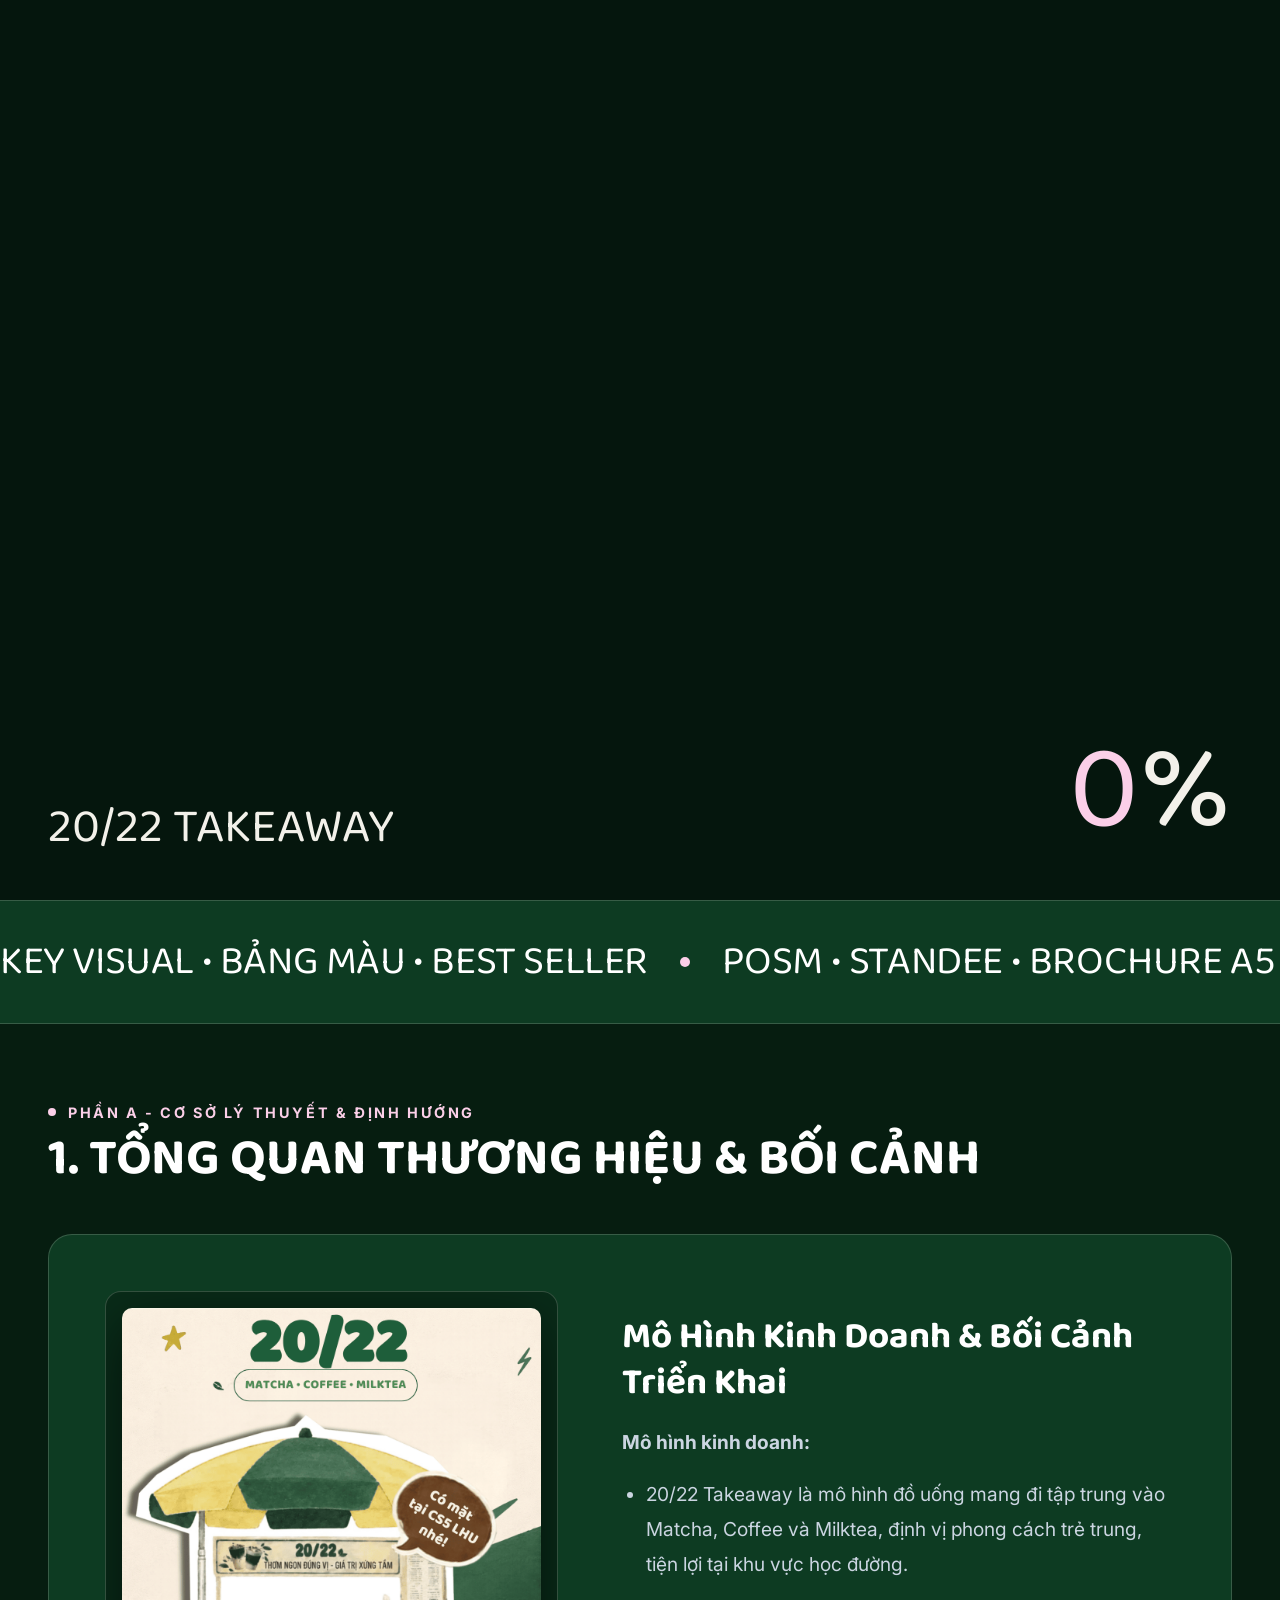
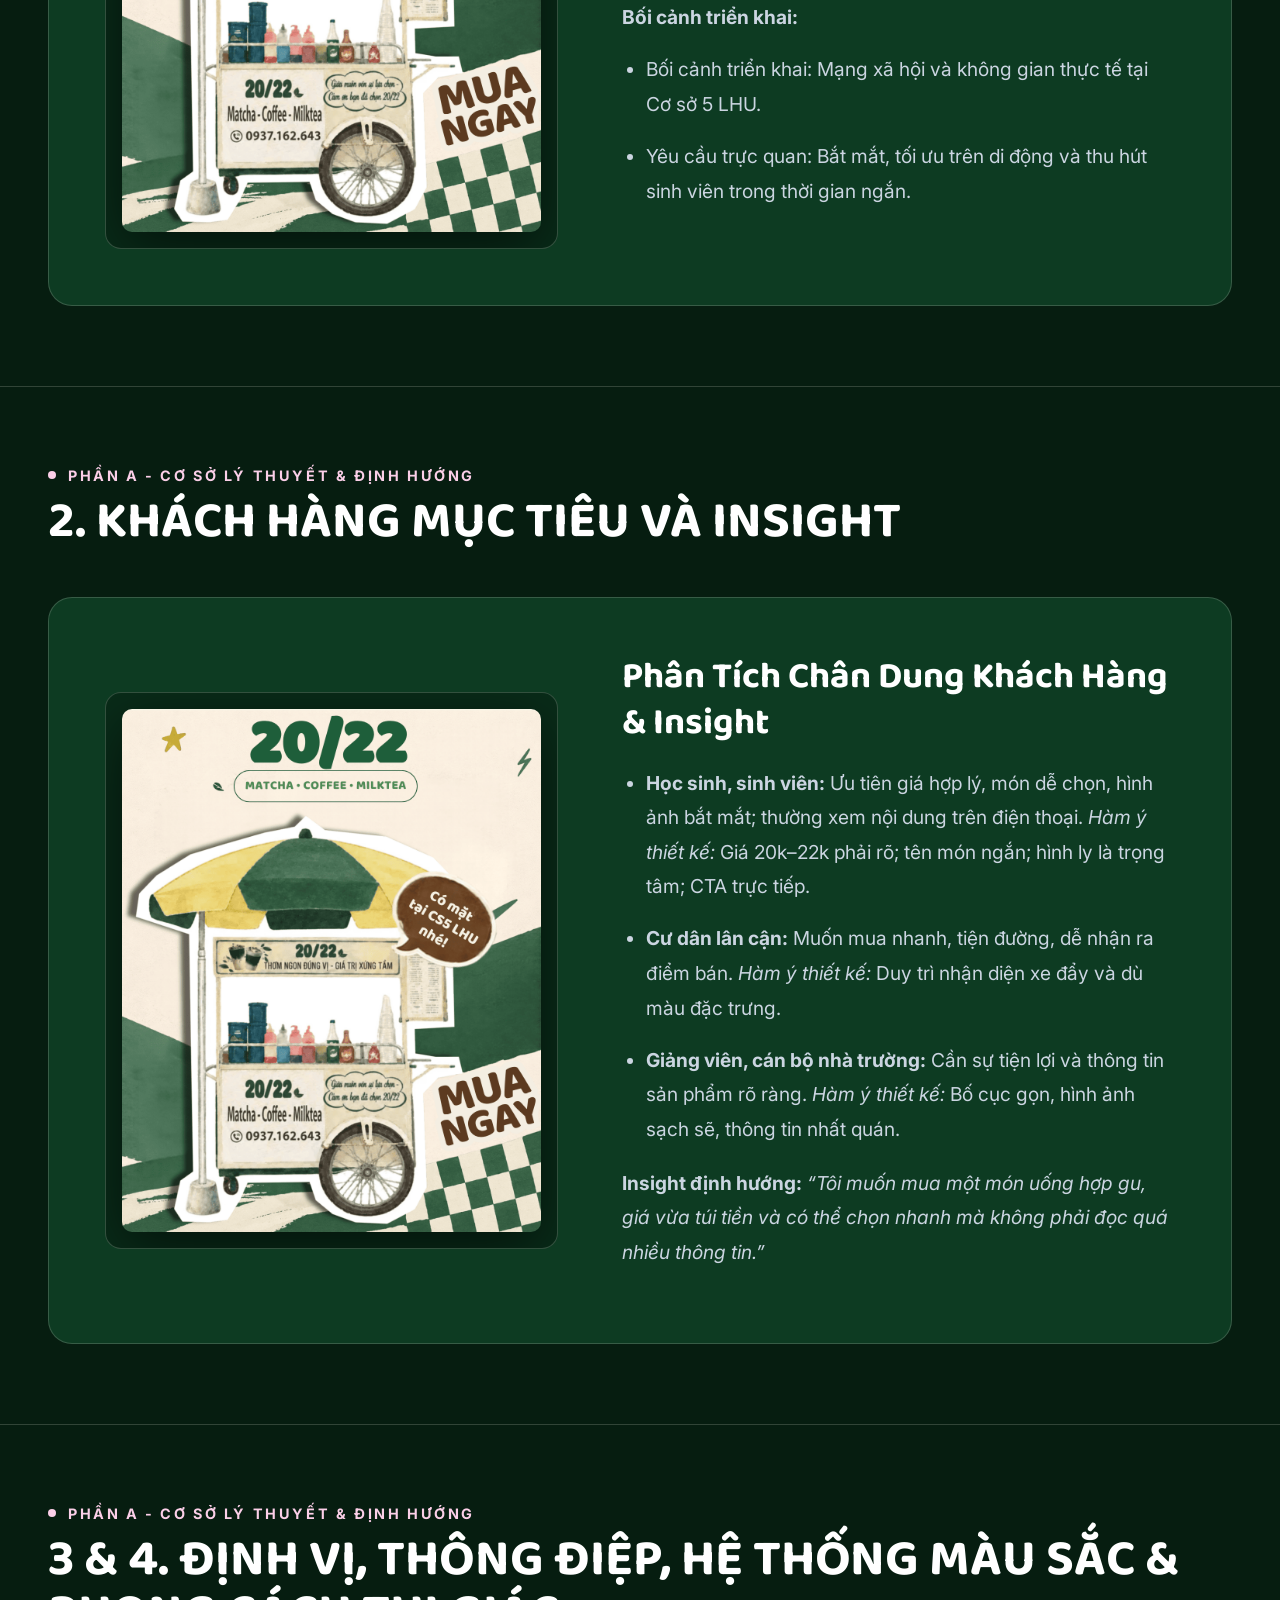
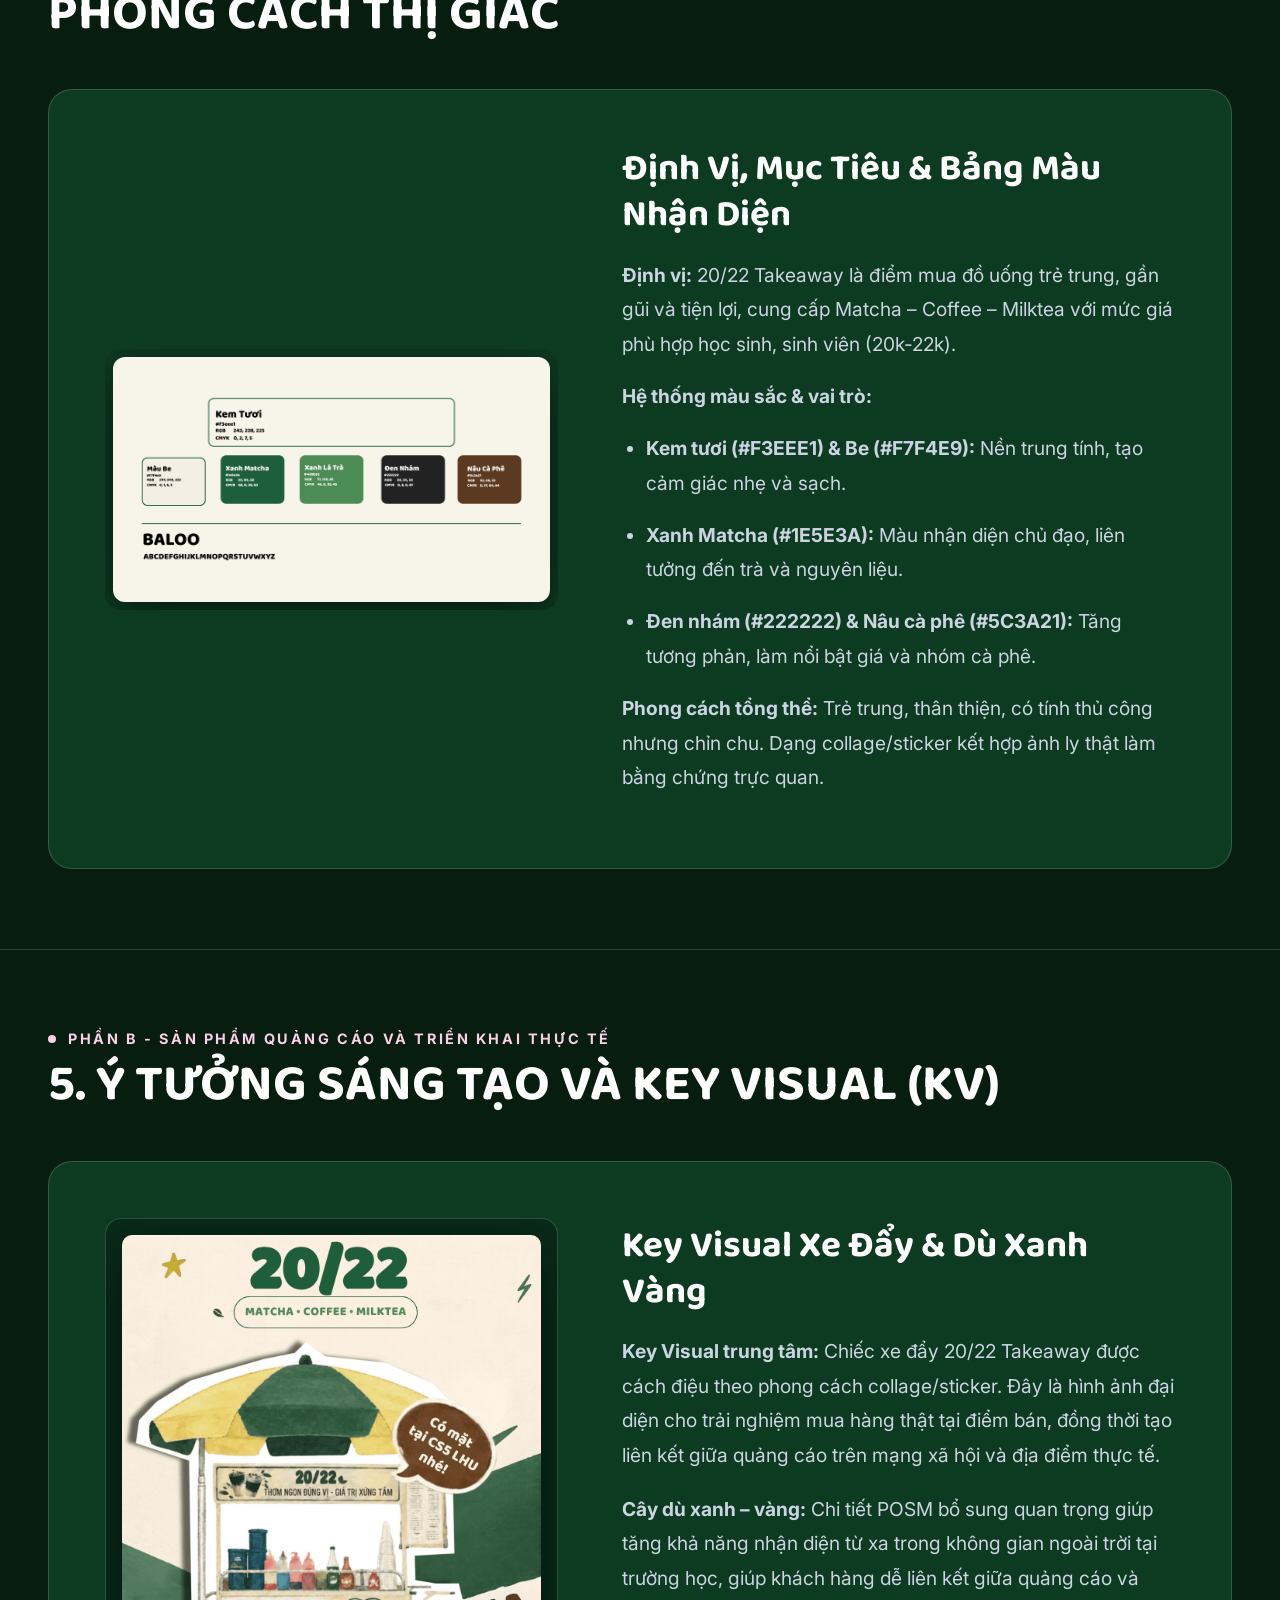
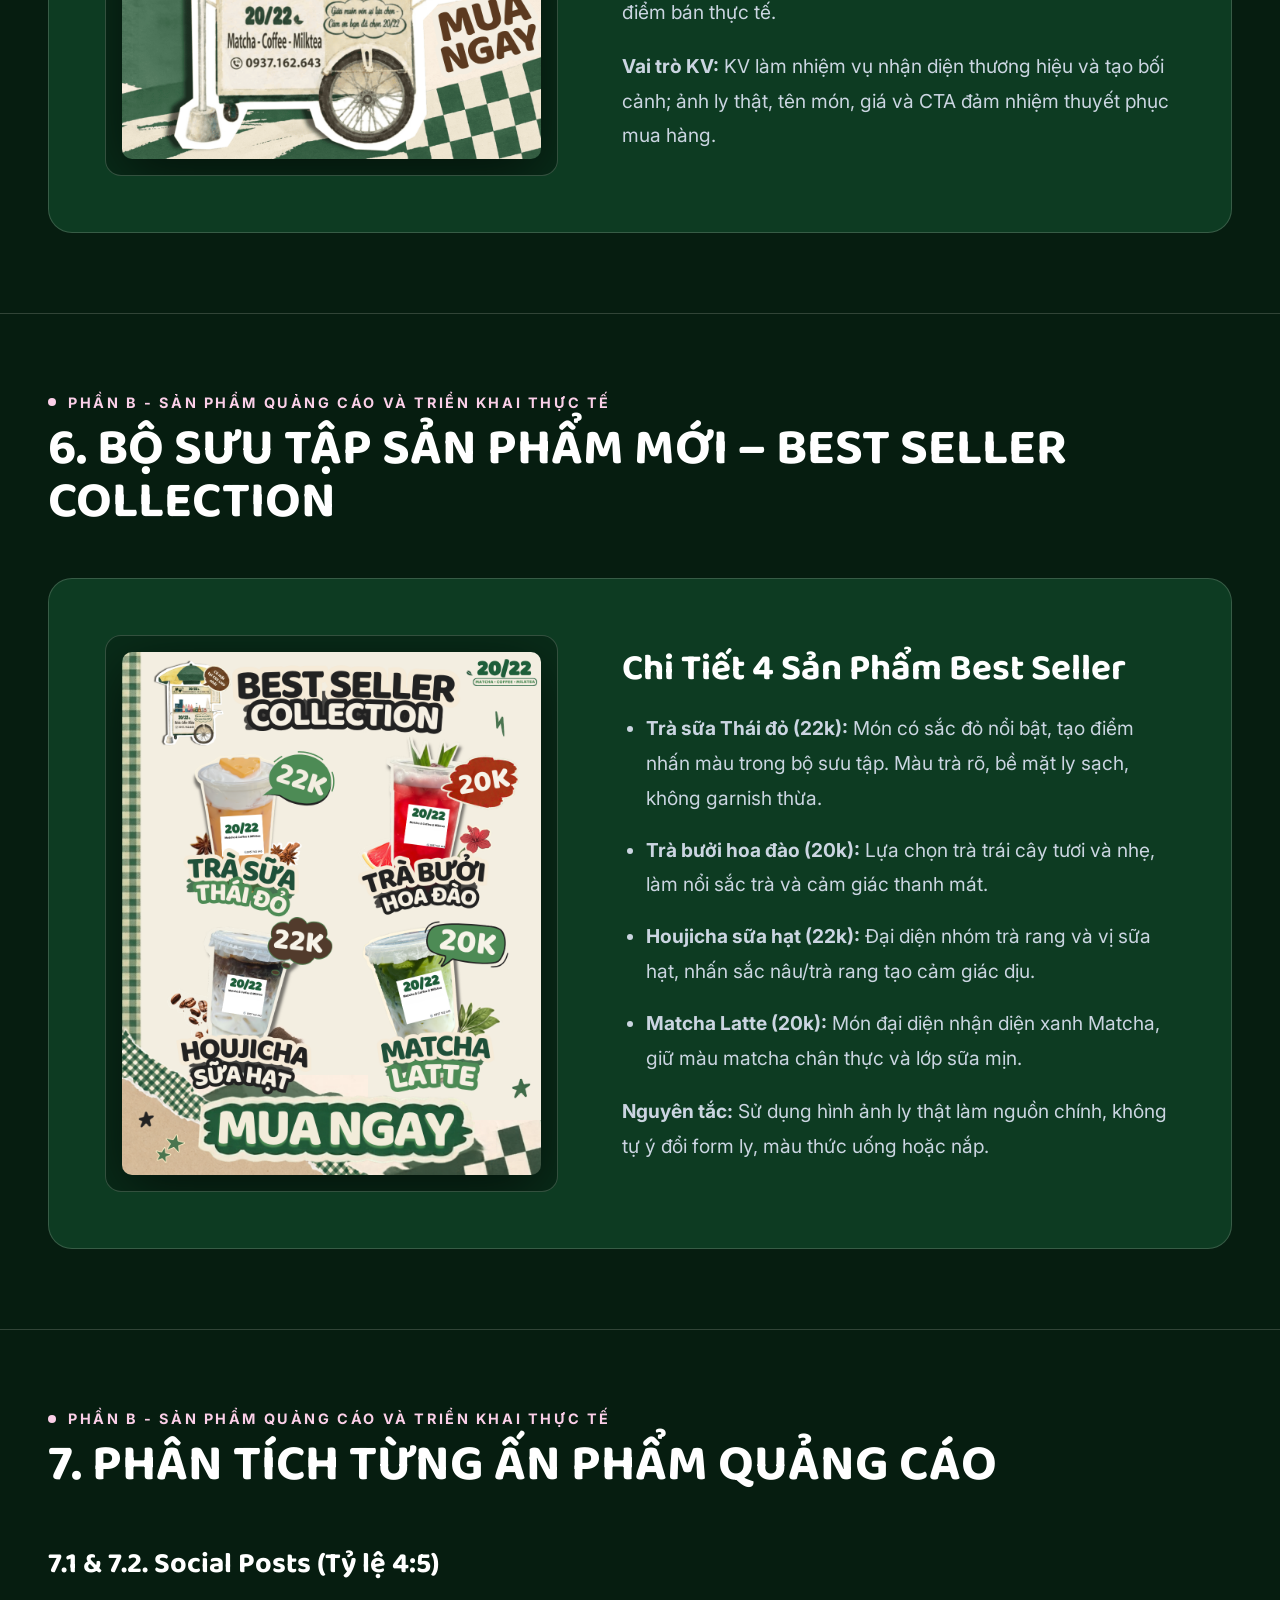
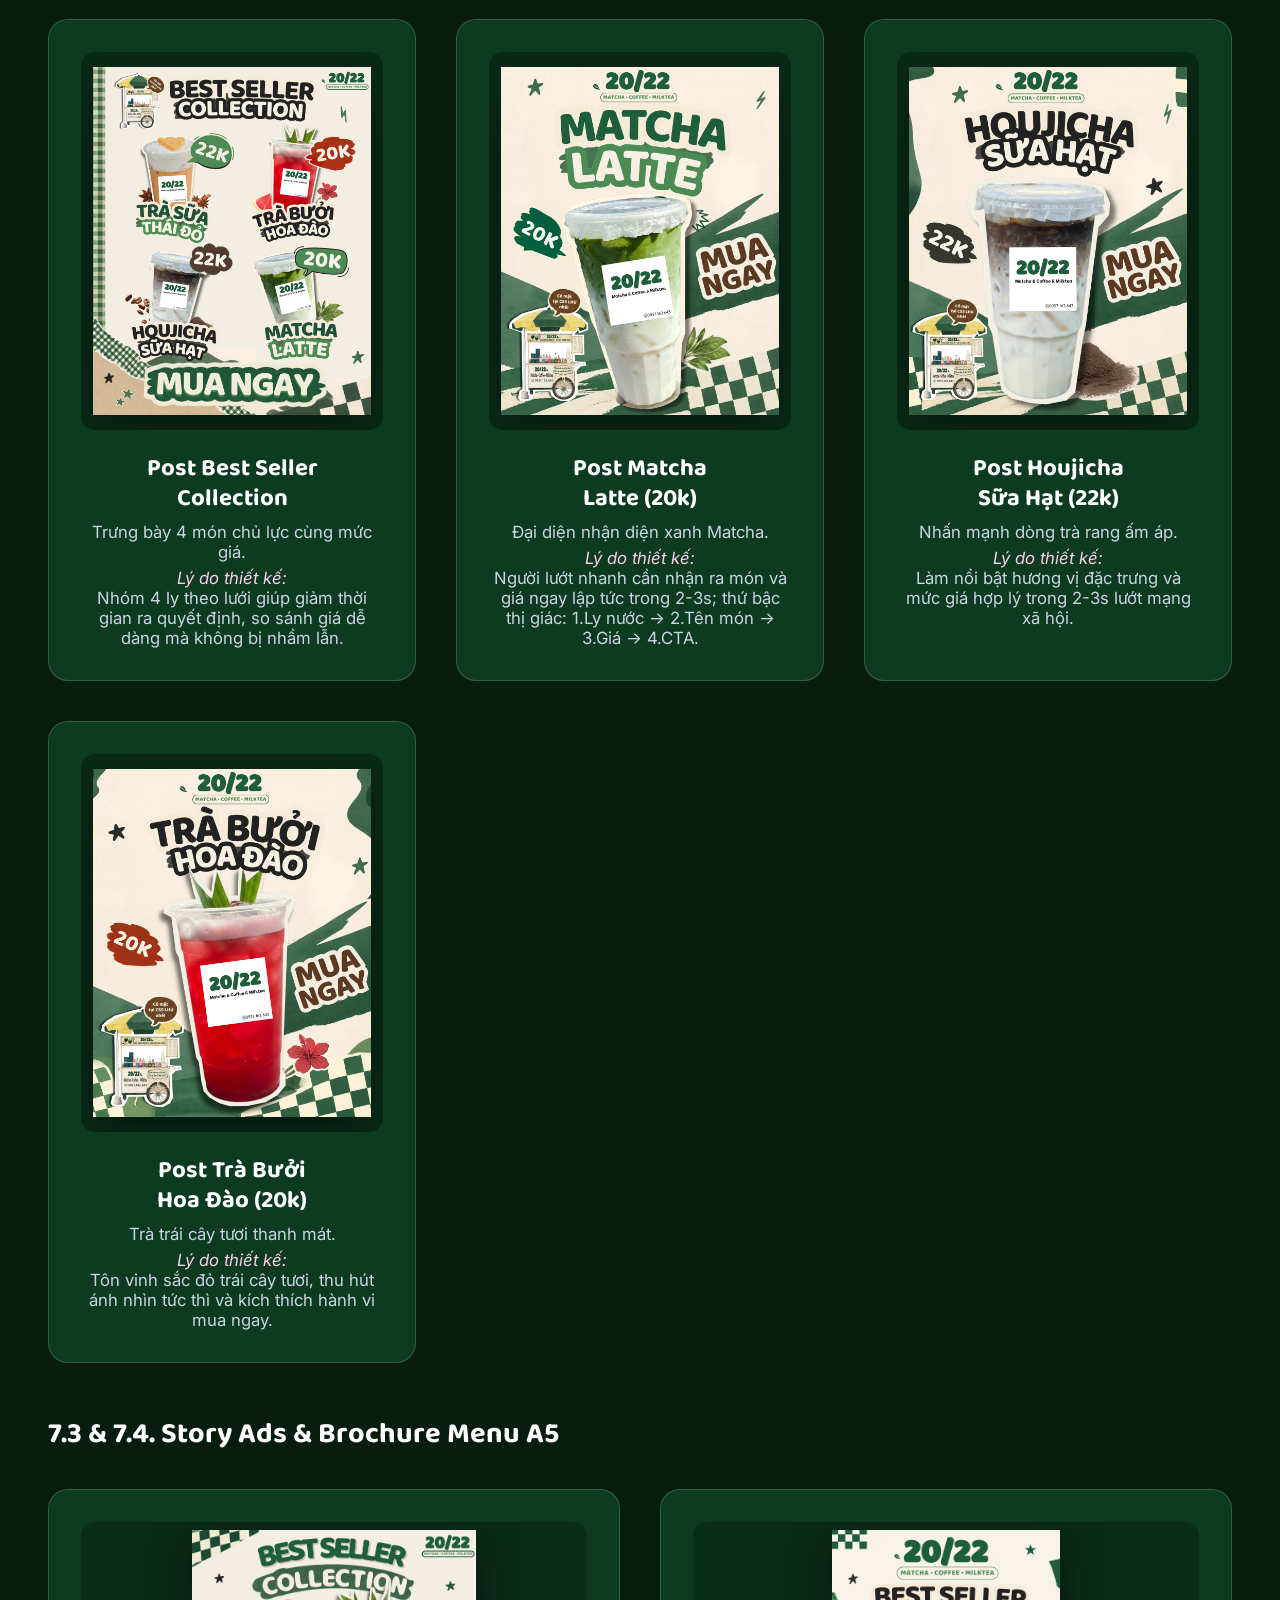
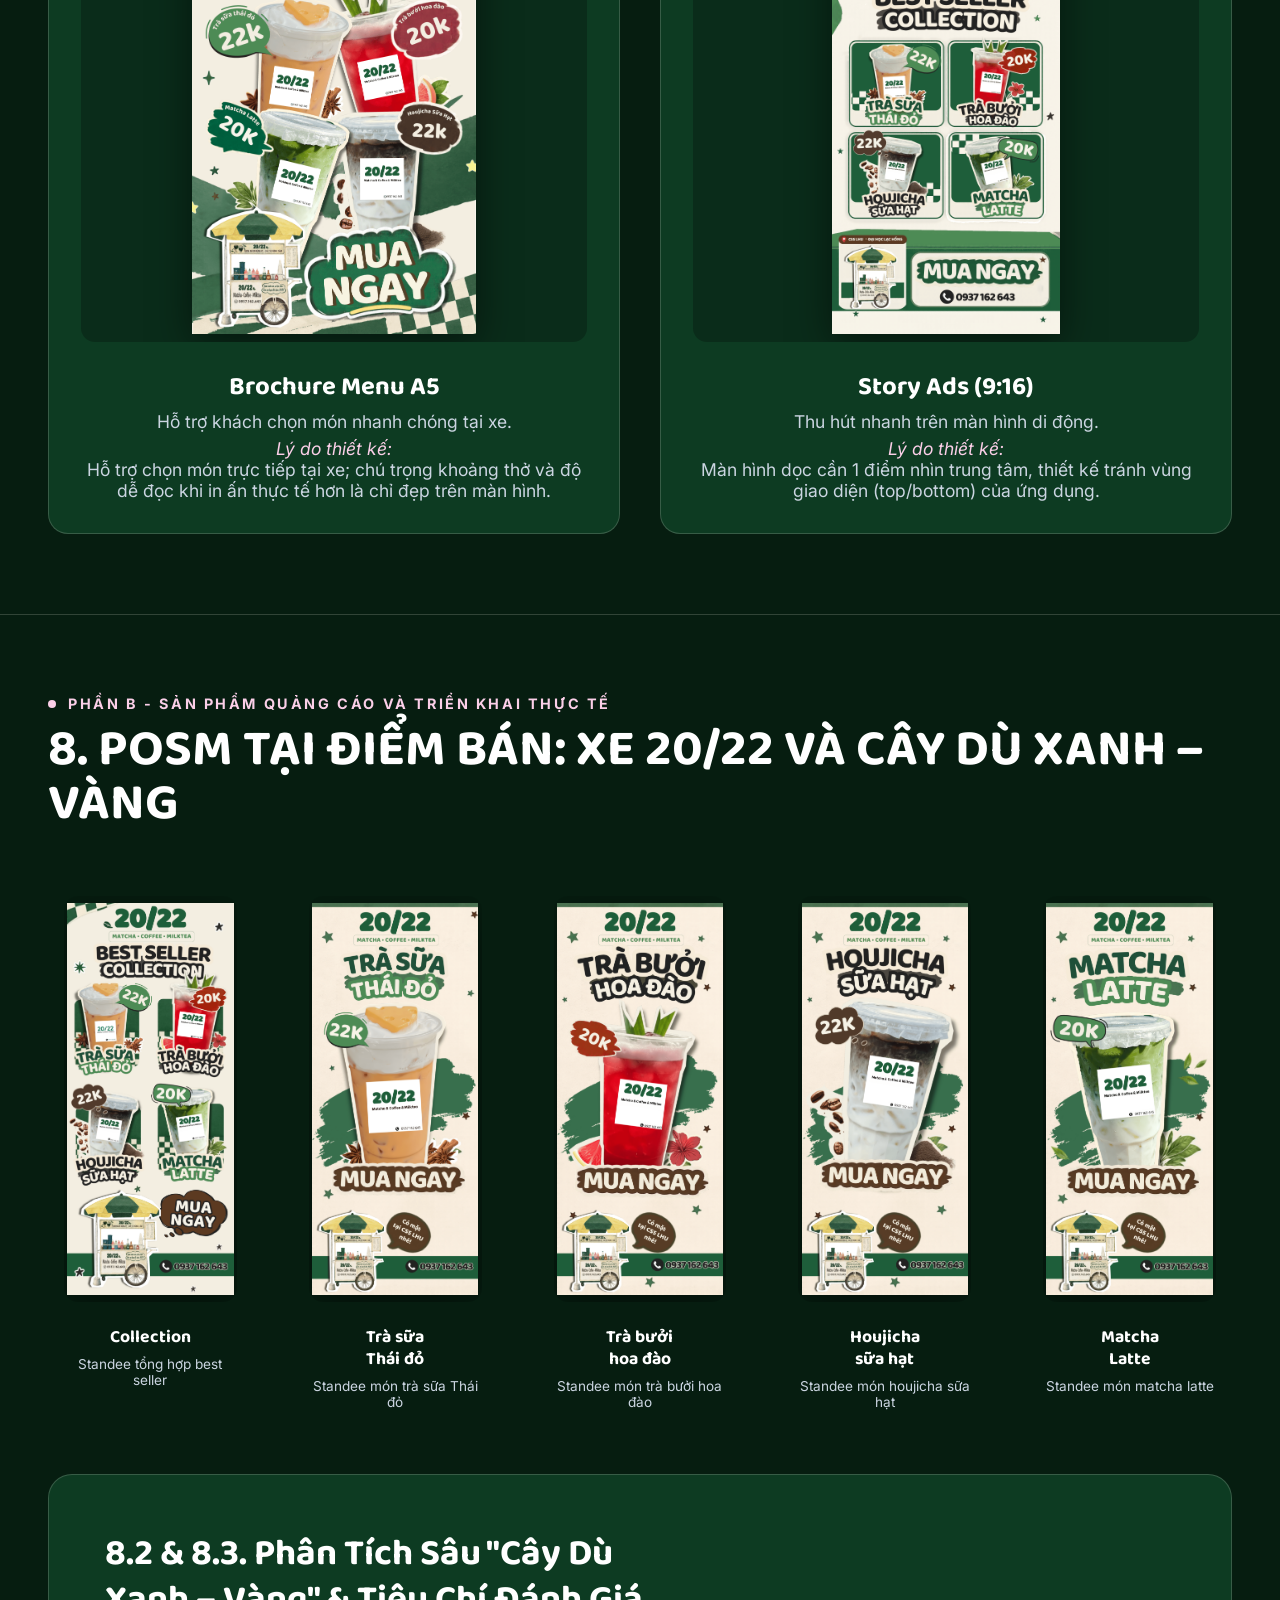
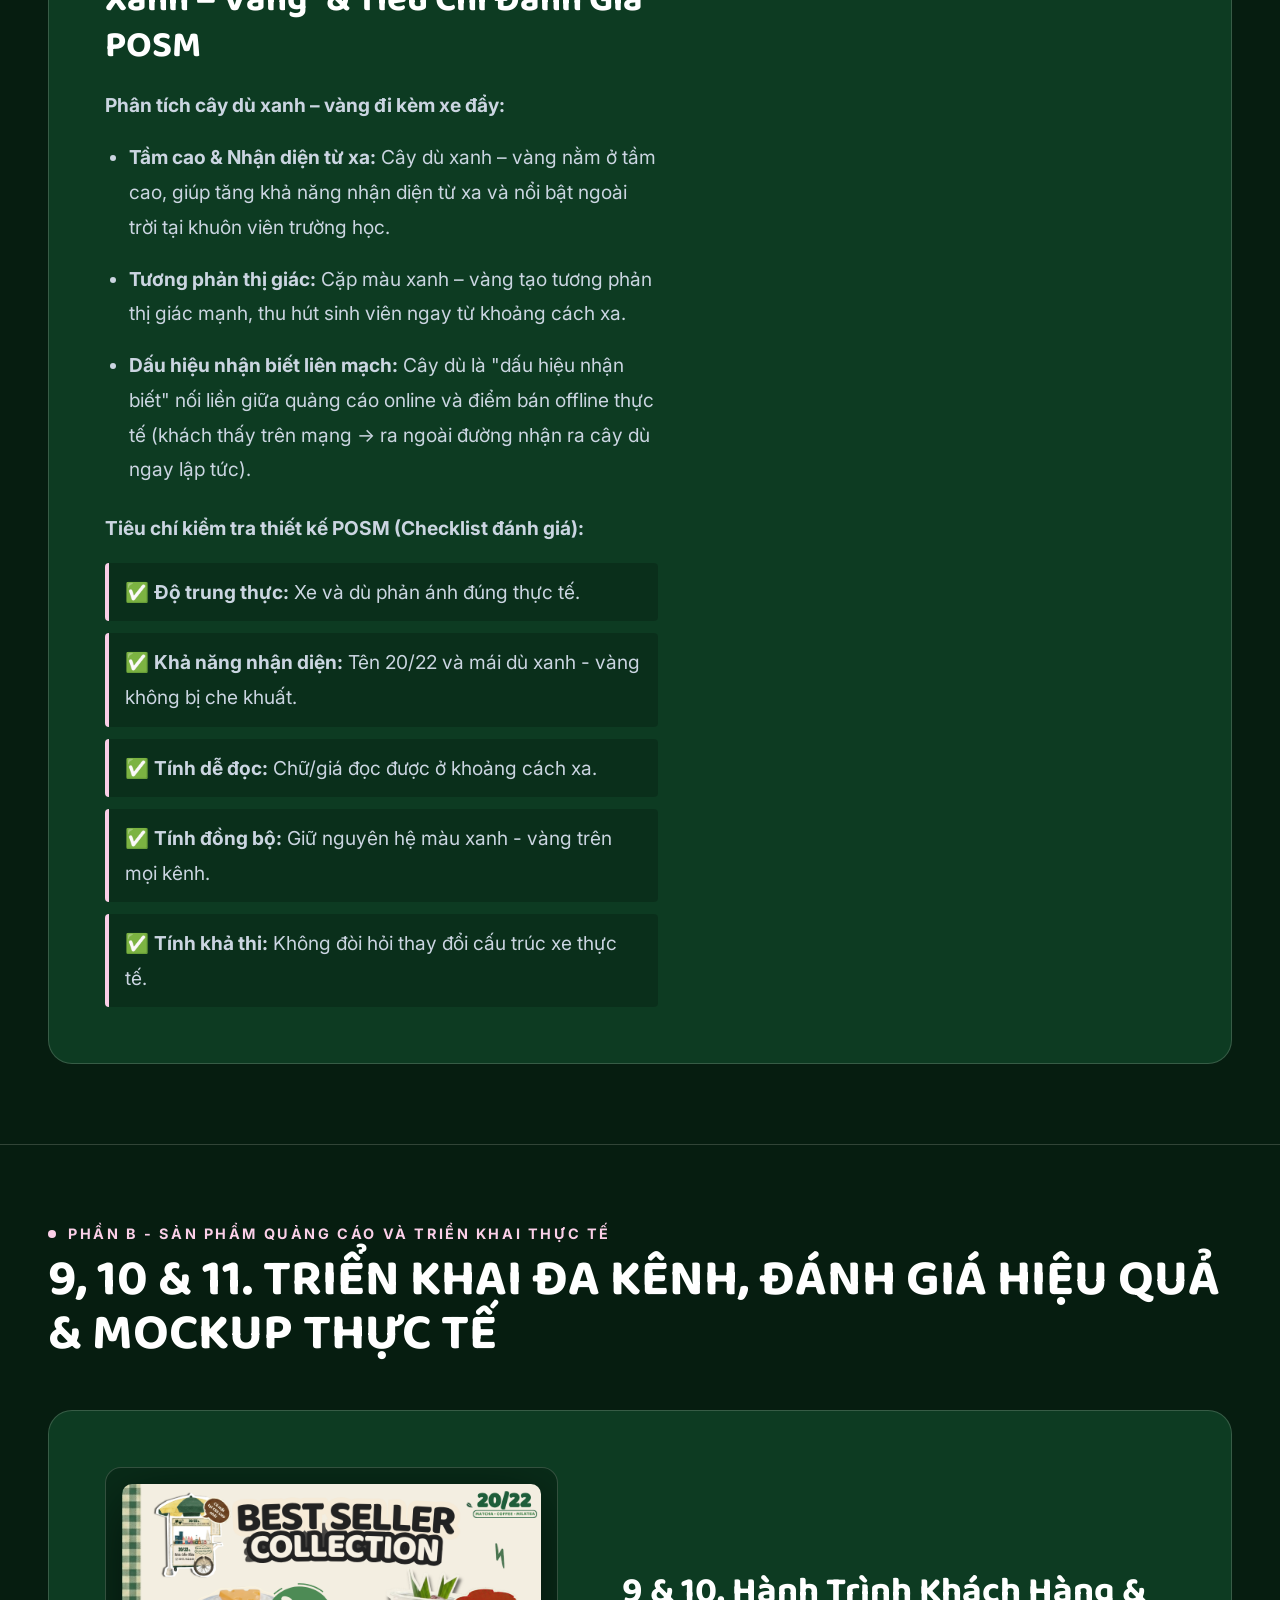
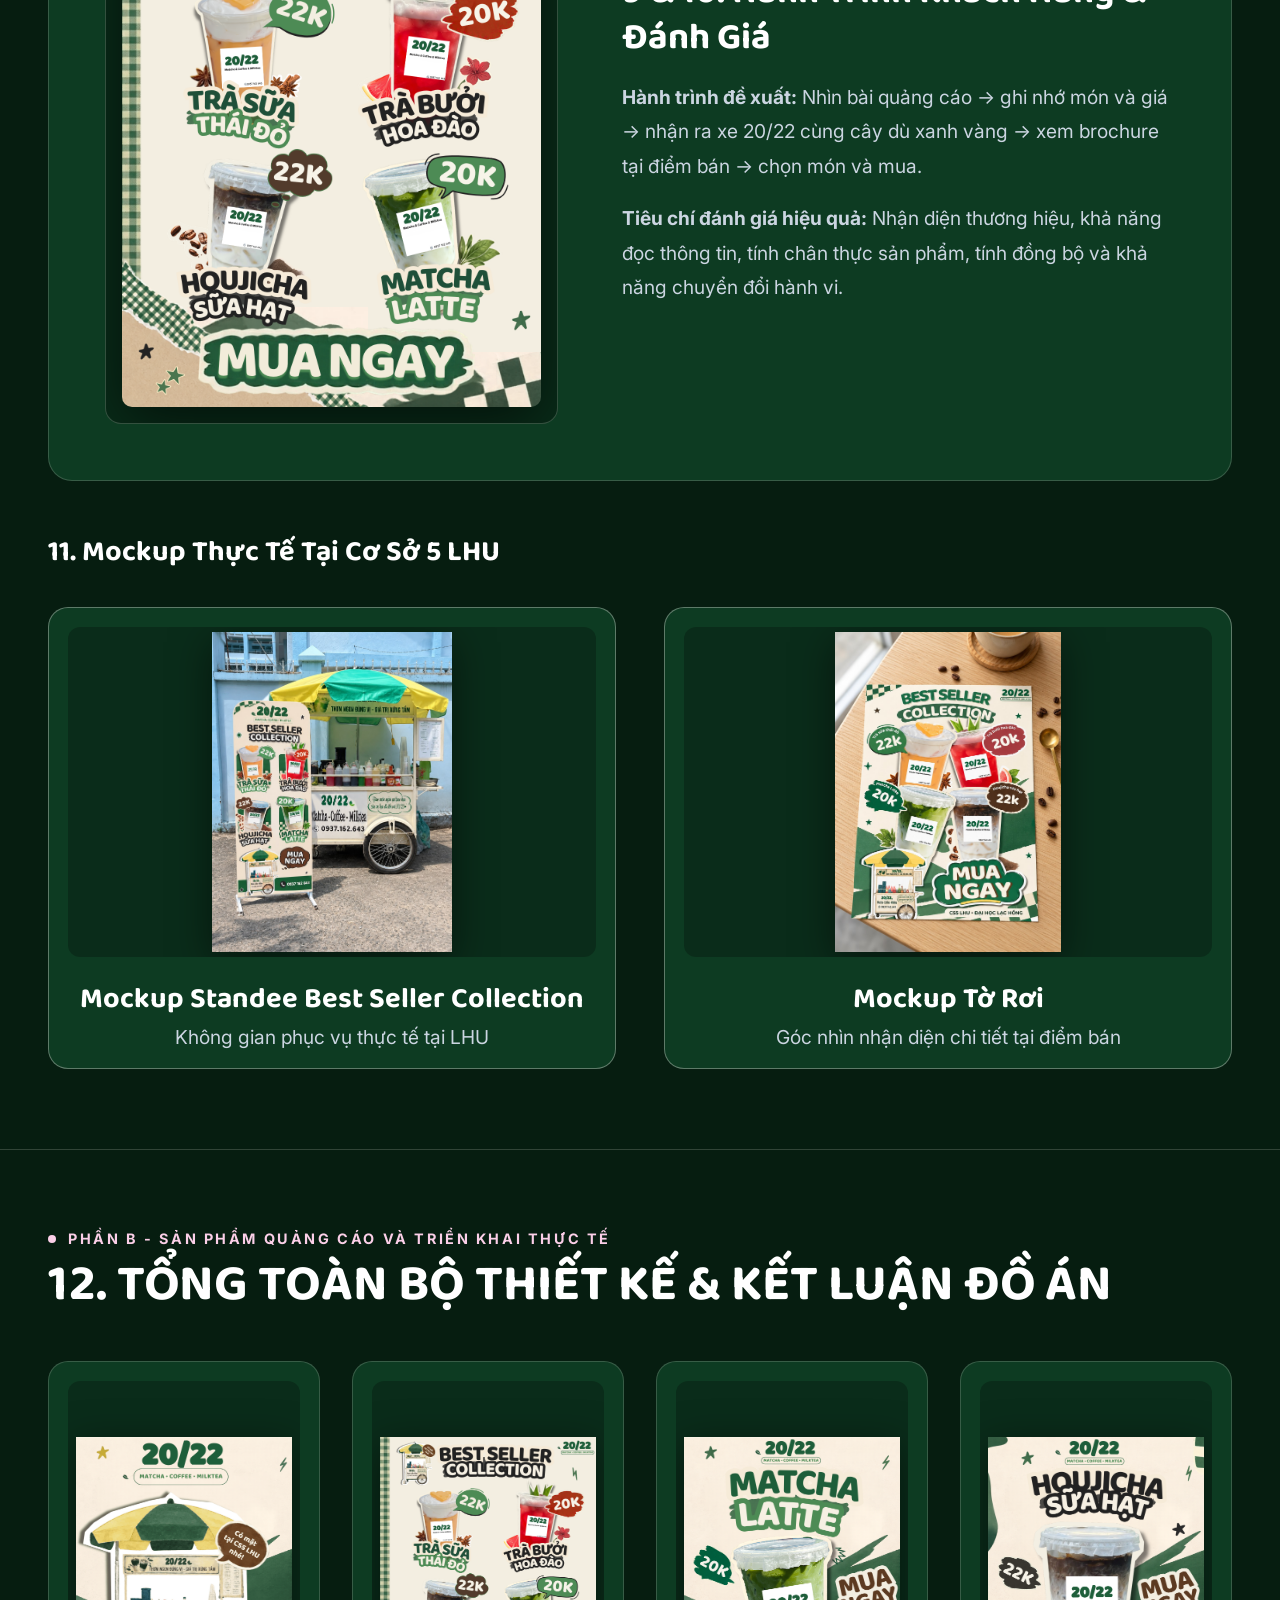
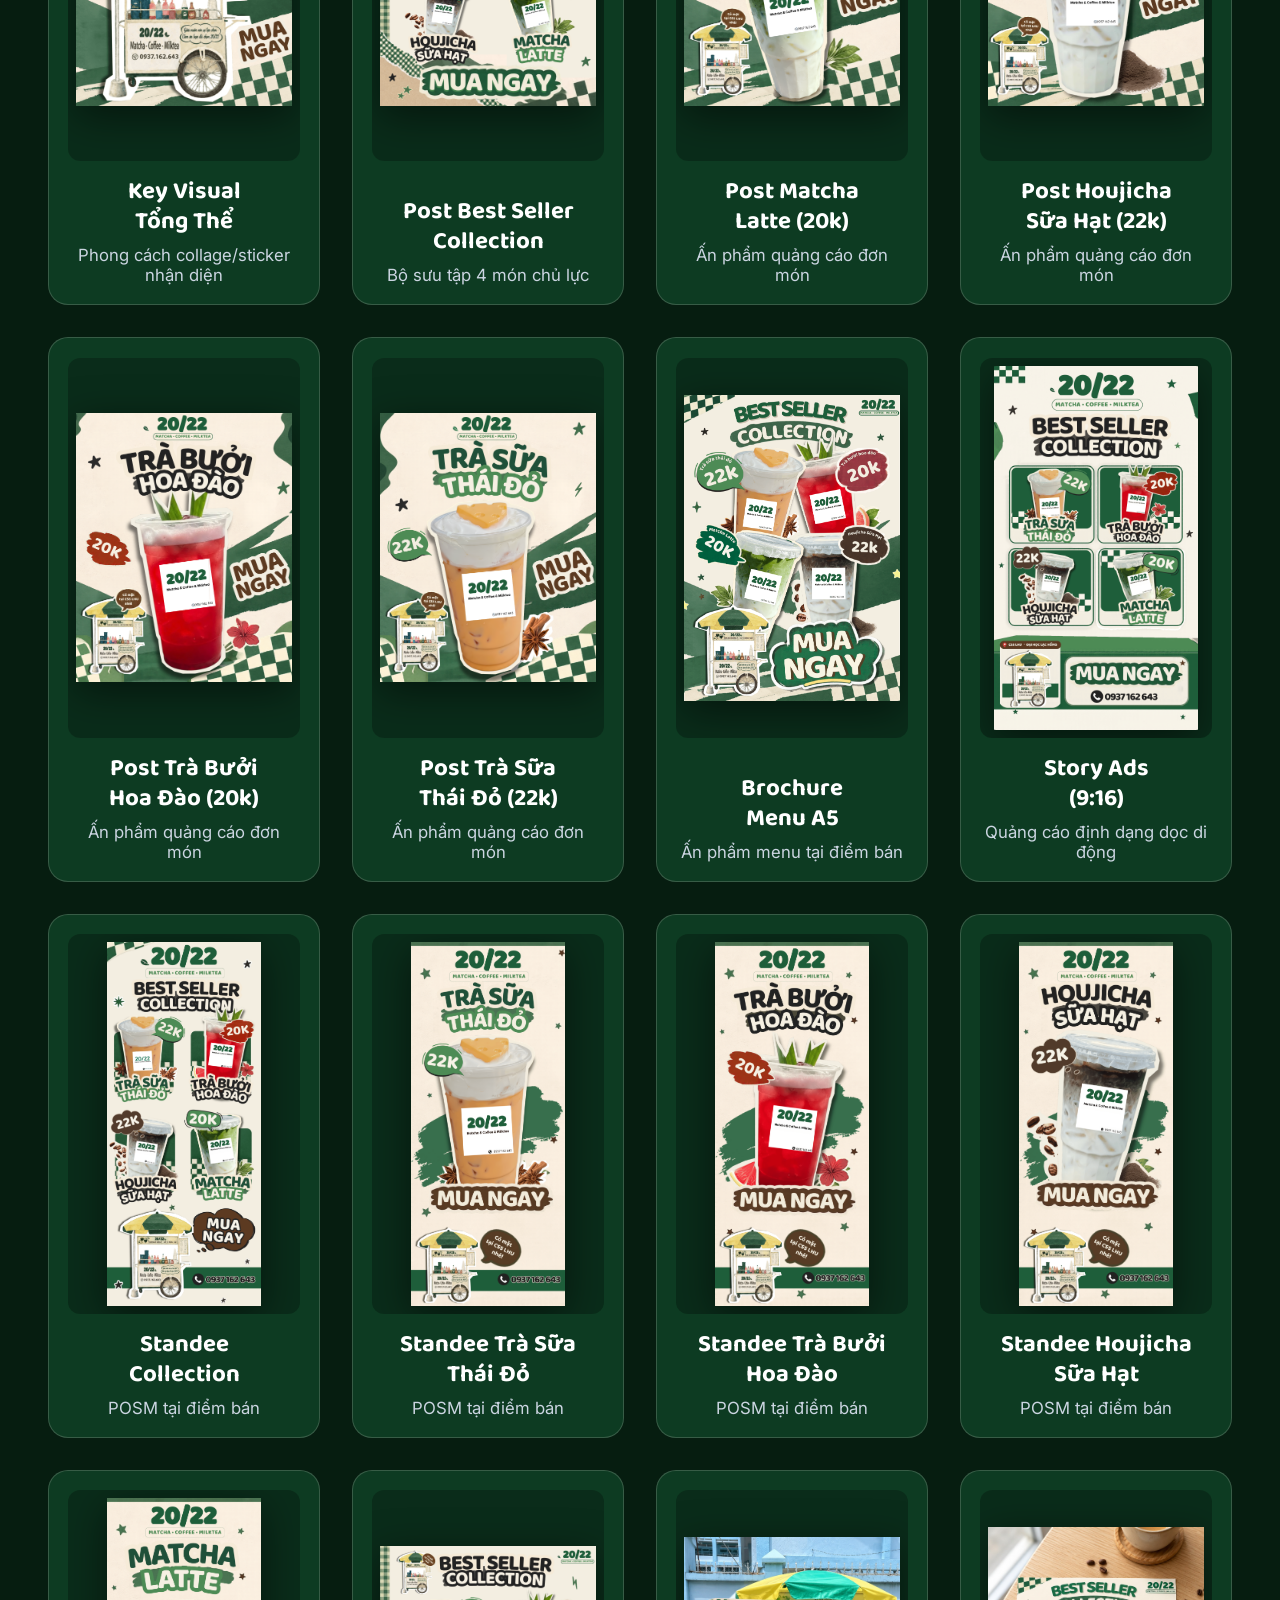
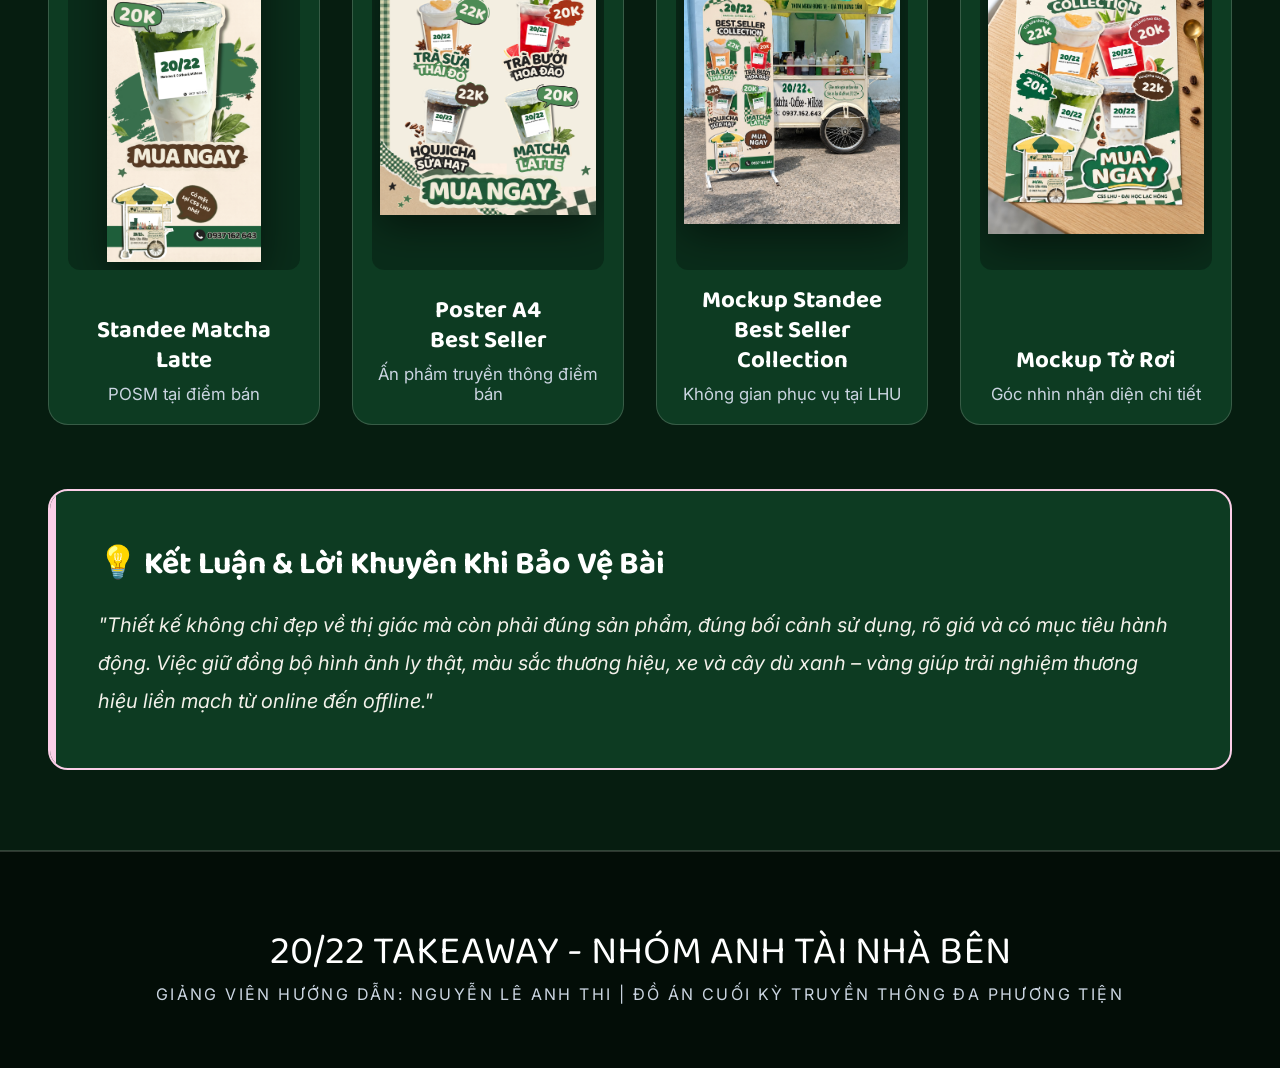
==== commit 26273975: "Add files via upload" ====
--- a/index.html
+++ b/index.html
@@ -174,7 +174,7 @@
         .ratio-a5-compact { width: 100%; aspect-ratio: 1/1.414; max-height: 420px; display: flex; align-items: center; justify-content: center; background: rgba(0,0,0,0.25); border-radius: 14px; margin-bottom: 1rem; overflow: hidden; padding: 0.5rem; }
         .ratio-a5-compact img { width: 100%; height: 100%; object-fit: contain; filter: drop-shadow(0 10px 20px rgba(0,0,0,0.5)); cursor: pointer; display: block; }
 
-        /* Section 11 Mockups: Reduced padding inside card (smaller padding: 1.2rem instead of 2rem) */
+        /* Section 11 Mockups */
         .mockup-item-framed {
             background: var(--surface); border: 1px solid var(--line-strong); border-radius: 20px; padding: 1.2rem;
             display: flex; flex-direction: column; align-items: center; text-align: center; transition: transform 0.3s, border-color 0.3s;
@@ -186,7 +186,7 @@
         .asset-name { font-family: var(--font-display); font-size: 1.5rem; font-weight: 700; color: #fff; margin-bottom: 0.5rem; white-space: pre-line; line-height: 1.25; }
         .asset-info { font-size: 1.05rem; color: var(--muted); }
 
-        /* Pinterest Style Masonry Grid for Section 12 with perfectly aligned bottom and reduced padding inside card */
+        /* Pinterest Style Masonry Grid for Section 12 */
         .pinterest-masonry {
             display: grid;
             grid-template-columns: repeat(4, 1fr);
@@ -458,22 +458,22 @@
                     <div class="asset-card">
                         <div class="ratio-4-5"><img src="assets/images/post-best-seller.png" alt="Post Best Seller" class="zoomable"></div>
                         <div class="asset-name">Post Best Seller&#10;Collection</div>
-                        <div class="asset-info">Trưng bày 4 món chủ lực cùng mức giá</div>
+                        <div class="asset-info">Trưng bày 4 món chủ lực cùng mức giá.<br><em style="color:var(--accent-pink); display:block; margin-top:0.4rem;">Lý do thiết kế:</em> Nhóm 4 ly theo lưới giúp giảm thời gian ra quyết định, so sánh giá dễ dàng mà không bị nhầm lẫn.</div>
                     </div>
                     <div class="asset-card">
                         <div class="ratio-4-5"><img src="assets/images/post-matcha-latte.png" alt="Post Matcha Latte" class="zoomable"></div>
                         <div class="asset-name">Post Matcha&#10;Latte (20k)</div>
-                        <div class="asset-info">Đại diện nhận diện xanh Matcha</div>
+                        <div class="asset-info">Đại diện nhận diện xanh Matcha.<br><em style="color:var(--accent-pink); display:block; margin-top:0.4rem;">Lý do thiết kế:</em> Người lướt nhanh cần nhận ra món và giá ngay lập tức trong 2-3s; thứ bậc thị giác: 1.Ly nước -> 2.Tên món -> 3.Giá -> 4.CTA.</div>
                     </div>
                     <div class="asset-card">
                         <div class="ratio-4-5"><img src="assets/images/post-houjicha.png" alt="Post Houjicha" class="zoomable"></div>
                         <div class="asset-name">Post Houjicha&#10;Sữa Hạt (22k)</div>
-                        <div class="asset-info">Nhấn mạnh dòng trà rang ấm áp</div>
+                        <div class="asset-info">Nhấn mạnh dòng trà rang ấm áp.<br><em style="color:var(--accent-pink); display:block; margin-top:0.4rem;">Lý do thiết kế:</em> Làm nổi bật hương vị đặc trưng và mức giá hợp lý trong 2-3s lướt mạng xã hội.</div>
                     </div>
                     <div class="asset-card">
                         <div class="ratio-4-5"><img src="assets/images/post-tra-buoi-hoa-dao.png" alt="Post Trà Bưởi" class="zoomable"></div>
                         <div class="asset-name">Post Trà Bưởi&#10;Hoa Đào (20k)</div>
-                        <div class="asset-info">Trà trái cây tươi thanh mát</div>
+                        <div class="asset-info">Trà trái cây tươi thanh mát.<br><em style="color:var(--accent-pink); display:block; margin-top:0.4rem;">Lý do thiết kế:</em> Tôn vinh sắc đỏ trái cây tươi, thu hút ánh nhìn tức thì và kích thích hành vi mua ngay.</div>
                     </div>
                 </div>
             </div>
@@ -484,12 +484,12 @@
                     <div class="asset-card" style="padding: 2rem;">
                         <div class="ratio-a5-compact"><img src="assets/images/brochure-a5.png" alt="Brochure A5" class="zoomable"></div>
                         <div class="asset-name" style="font-size: 1.6rem; margin-top: 0.8rem;">Brochure Menu A5</div>
-                        <div class="asset-info" style="font-size: 1.1rem;">Hỗ trợ khách chọn món nhanh chóng tại xe</div>
+                        <div class="asset-info" style="font-size: 1.1rem;">Hỗ trợ khách chọn món nhanh chóng tại xe.<br><em style="color:var(--accent-pink); display:block; margin-top:0.4rem;">Lý do thiết kế:</em> Hỗ trợ chọn món trực tiếp tại xe; chú trọng khoảng thở và độ dễ đọc khi in ấn thực tế hơn là chỉ đẹp trên màn hình.</div>
                     </div>
                     <div class="asset-card" style="padding: 2rem;">
                         <div class="ratio-a5-compact"><img src="assets/images/story-ads.png" alt="Story Ads 9:16" class="zoomable"></div>
                         <div class="asset-name" style="font-size: 1.6rem; margin-top: 0.8rem;">Story Ads (9:16)</div>
-                        <div class="asset-info" style="font-size: 1.1rem;">Thu hút nhanh trên màn hình di động</div>
+                        <div class="asset-info" style="font-size: 1.1rem;">Thu hút nhanh trên màn hình di động.<br><em style="color:var(--accent-pink); display:block; margin-top:0.4rem;">Lý do thiết kế:</em> Màn hình dọc cần 1 điểm nhìn trung tâm, thiết kế tránh vùng giao diện (top/bottom) của ứng dụng.</div>
                     </div>
                 </div>
             </div>
@@ -502,7 +502,7 @@
                 <h2 class="section-title">8. POSM Tại Điểm Bán: Xe 20/22 Và Cây Dù Xanh – Vàng</h2>
             </div>
             
-            <div class="grid-assets-container">
+            <div class="grid-assets-container" style="margin-bottom: 3rem;">
                 <div class="grid-assets" style="grid-template-columns: repeat(5, minmax(0, 1fr));">
                     <div class="asset-card" style="padding: 1rem; background: transparent; border: none;">
                         <div class="ratio-standee"><img src="assets/images/banner-standee-best-seller.png" alt="Standee Best Seller" class="zoomable"></div>
@@ -529,6 +529,27 @@
                         <div class="asset-name" style="font-size: 1.1rem;">Matcha&#10;Latte</div>
                         <div class="asset-info" style="font-size: 0.85rem;">Standee món matcha latte</div>
                     </div>
+                </div>
+            </div>
+
+            <!-- Bổ sung phân tích sâu về Cây dù xanh - vàng (Mục 8.2 & 8.3) -->
+            <div class="showcase-row" style="max-width: 1400px; margin: 0 auto; background: var(--surface);">
+                <div class="content-side" style="width: 100%;">
+                    <h3>8.2 & 8.3. Phân Tích Sâu "Cây Dù Xanh – Vàng" & Tiêu Chí Đánh Giá POSM</h3>
+                    <p><strong>Phân tích cây dù xanh – vàng đi kèm xe đẩy:</strong></p>
+                    <ul>
+                        <li><strong>Tầm cao & Nhận diện từ xa:</strong> Cây dù xanh – vàng nằm ở tầm cao, giúp tăng khả năng nhận diện từ xa và nổi bật ngoài trời tại khuôn viên trường học.</li>
+                        <li><strong>Tương phản thị giác:</strong> Cặp màu xanh – vàng tạo tương phản thị giác mạnh, thu hút sinh viên ngay từ khoảng cách xa.</li>
+                        <li><strong>Dấu hiệu nhận biết liên mạch:</strong> Cây dù là "dấu hiệu nhận biết" nối liền giữa quảng cáo online và điểm bán offline thực tế (khách thấy trên mạng &rarr; ra ngoài đường nhận ra cây dù ngay lập tức).</li>
+                    </ul>
+                    <p style="margin-top: 1.5rem;"><strong>Tiêu chí kiểm tra thiết kế POSM (Checklist đánh giá):</strong></p>
+                    <ul style="list-style-type: none; padding-left: 0;">
+                        <li style="margin-bottom: 0.75rem; padding: 0.75rem 1rem; background: rgba(0,0,0,0.2); border-left: 4px solid var(--accent-pink); border-radius: 4px;">✅ <strong>Độ trung thực:</strong> Xe và dù phản ánh đúng thực tế.</li>
+                        <li style="margin-bottom: 0.75rem; padding: 0.75rem 1rem; background: rgba(0,0,0,0.2); border-left: 4px solid var(--accent-pink); border-radius: 4px;">✅ <strong>Khả năng nhận diện:</strong> Tên 20/22 và mái dù xanh - vàng không bị che khuất.</li>
+                        <li style="margin-bottom: 0.75rem; padding: 0.75rem 1rem; background: rgba(0,0,0,0.2); border-left: 4px solid var(--accent-pink); border-radius: 4px;">✅ <strong>Tính dễ đọc:</strong> Chữ/giá đọc được ở khoảng cách xa.</li>
+                        <li style="margin-bottom: 0.75rem; padding: 0.75rem 1rem; background: rgba(0,0,0,0.2); border-left: 4px solid var(--accent-pink); border-radius: 4px;">✅ <strong>Tính đồng bộ:</strong> Giữ nguyên hệ màu xanh - vàng trên mọi kênh.</li>
+                        <li style="margin-bottom: 0rem; padding: 0.75rem 1rem; background: rgba(0,0,0,0.2); border-left: 4px solid var(--accent-pink); border-radius: 4px;">✅ <strong>Tính khả thi:</strong> Không đòi hỏi thay đổi cấu trúc xe thực tế.</li>
+                    </ul>
                 </div>
             </div>
         </section>
@@ -551,10 +572,7 @@
                 </div>
             </div>
 
-            <!-- Section 11 Mockups: Updated text content: 
-                 Image 1: Mockup Standee Best Seller Collection - Không gian phục vụ thực tế tại LHU
-                 Image 2: Mockup Tờ Rơi (Brochure Menu A5) - Góc nhìn nhận diện chi tiết tại điểm bán
-            -->
+            <!-- Section 11 Mockups -->
             <div class="grid-assets-container">
                 <h3 style="font-family: var(--font-display); font-size: 1.8rem; color: #fff; margin-bottom: 1.5rem;">11. Mockup Thực Tế Tại Cơ Sở 5 LHU</h3>
                 <div class="grid-assets" style="grid-template-columns: repeat(auto-fit, minmax(500px, 1fr)); gap: 3rem;">
@@ -576,9 +594,10 @@
         <section id="sec-12">
             <div class="section-header">
                 <div class="eyebrow"><div class="eyebrow-dot"></div>Phần B - Sản Phẩm Quảng Cáo Và Triển Khai Thực Tế</div>
-                <h2 class="section-title">12. Tổng Toàn Bộ Thiết Kế</h2>
-            </div>
-            <div class="pinterest-masonry">
+                <h2 class="section-title">12. Tổng Toàn Bộ Thiết Kế & Kết Luận Đồ Án</h2>
+            </div>
+
+            <div class="pinterest-masonry" style="margin-bottom: 4rem;">
                 <div class="pinterest-card">
                     <div class="pinterest-img-wrap"><img src="assets/images/key-visual.png" alt="Key Visual" class="zoomable"></div>
                     <div>
@@ -691,6 +710,17 @@
                         <div class="asset-info">Góc nhìn nhận diện chi tiết</div>
                     </div>
                 </div>
+            </div>
+
+            <!-- Box kết luận & lời khuyên khi bảo vệ bài -->
+            <div style="max-width: 1400px; margin: 0 auto; background: var(--surface); border: 2px solid var(--accent-pink); border-radius: 20px; padding: 3rem; position: relative; overflow: hidden;">
+                <div style="position: absolute; left: 0; top: 0; bottom: 0; width: 6px; background: var(--accent-pink);"></div>
+                <h3 style="font-family: var(--font-display); font-size: 2rem; color: #fff; margin-bottom: 1rem; display: flex; align-items: center; gap: 0.75rem;">
+                    💡 Kết Luận & Lời Khuyên Khi Bảo Vệ Bài
+                </h3>
+                <p style="font-size: 1.25rem; color: var(--foreground); line-height: 1.9; font-style: italic;">
+                    "Thiết kế không chỉ đẹp về thị giác mà còn phải đúng sản phẩm, đúng bối cảnh sử dụng, rõ giá và có mục tiêu hành động. Việc giữ đồng bộ hình ảnh ly thật, màu sắc thương hiệu, xe và cây dù xanh – vàng giúp trải nghiệm thương hiệu liền mạch từ online đến offline."
+                </p>
             </div>
         </section>
     </main>
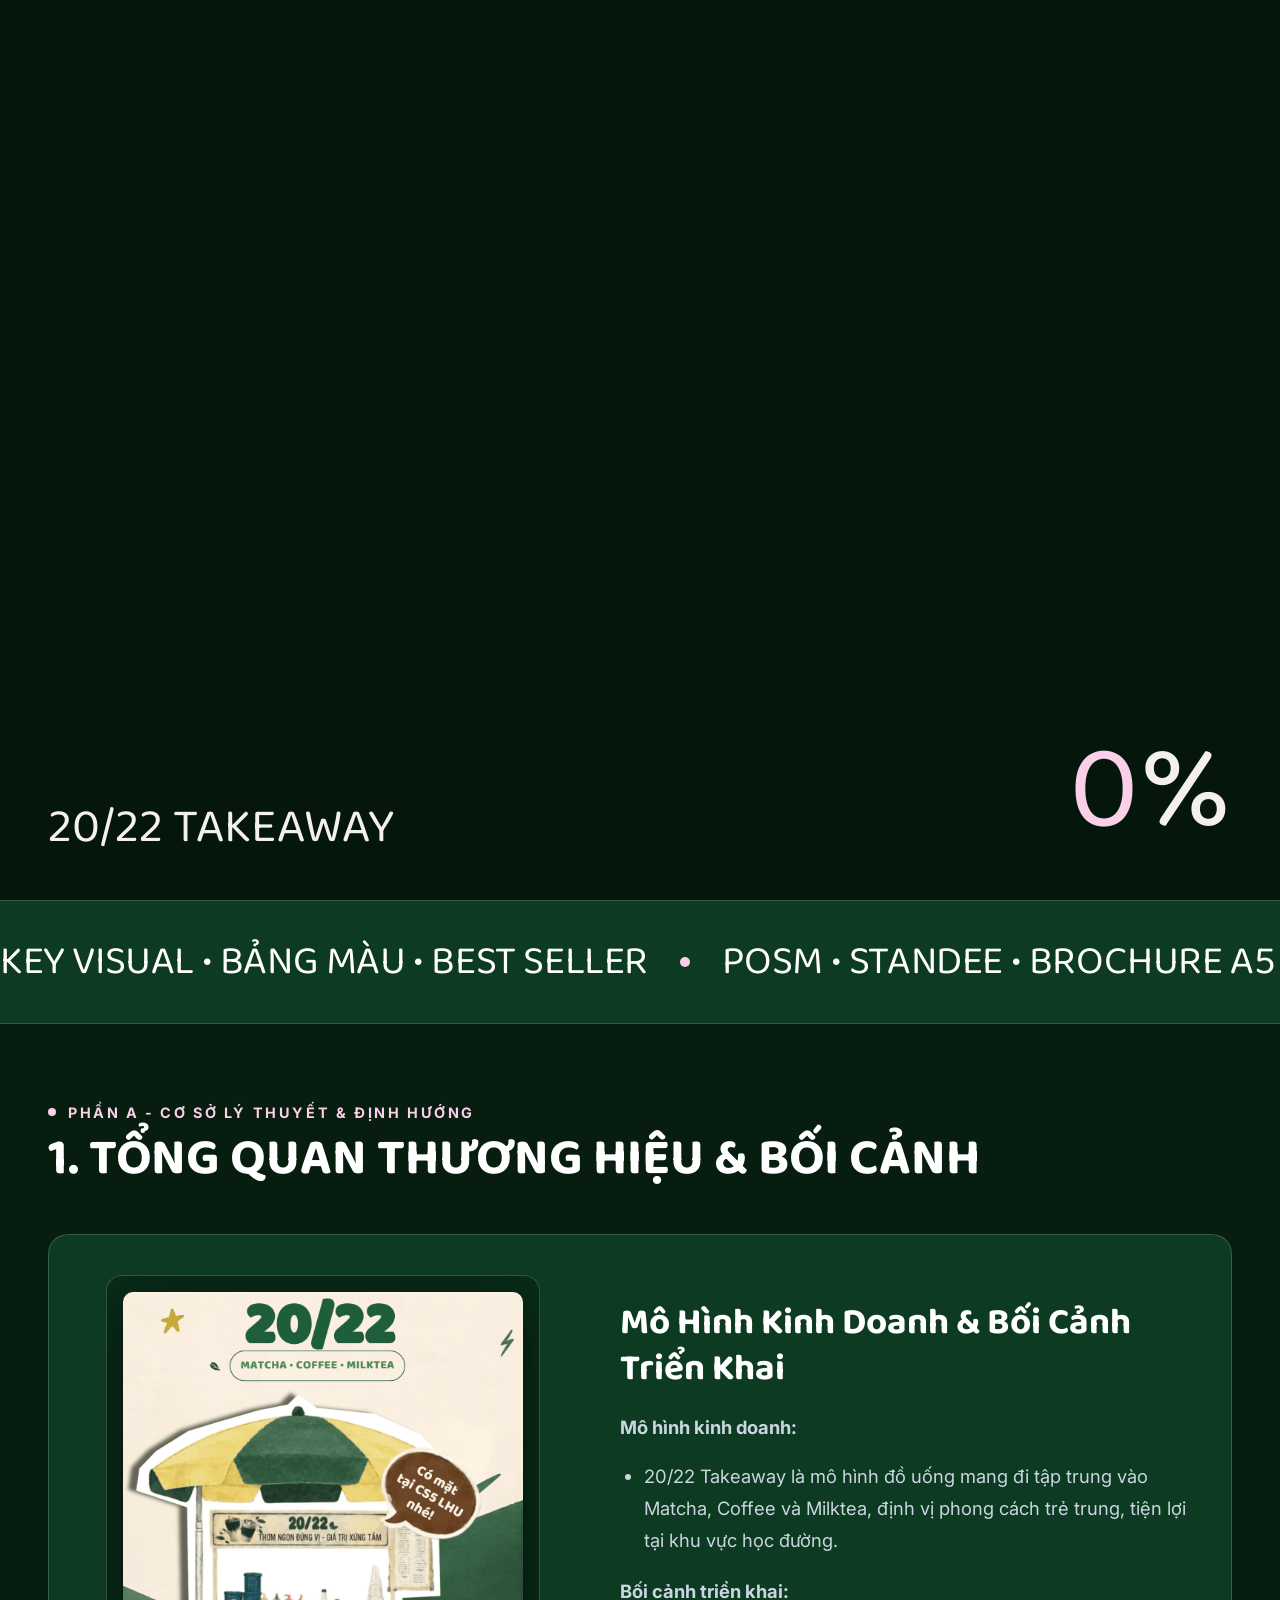
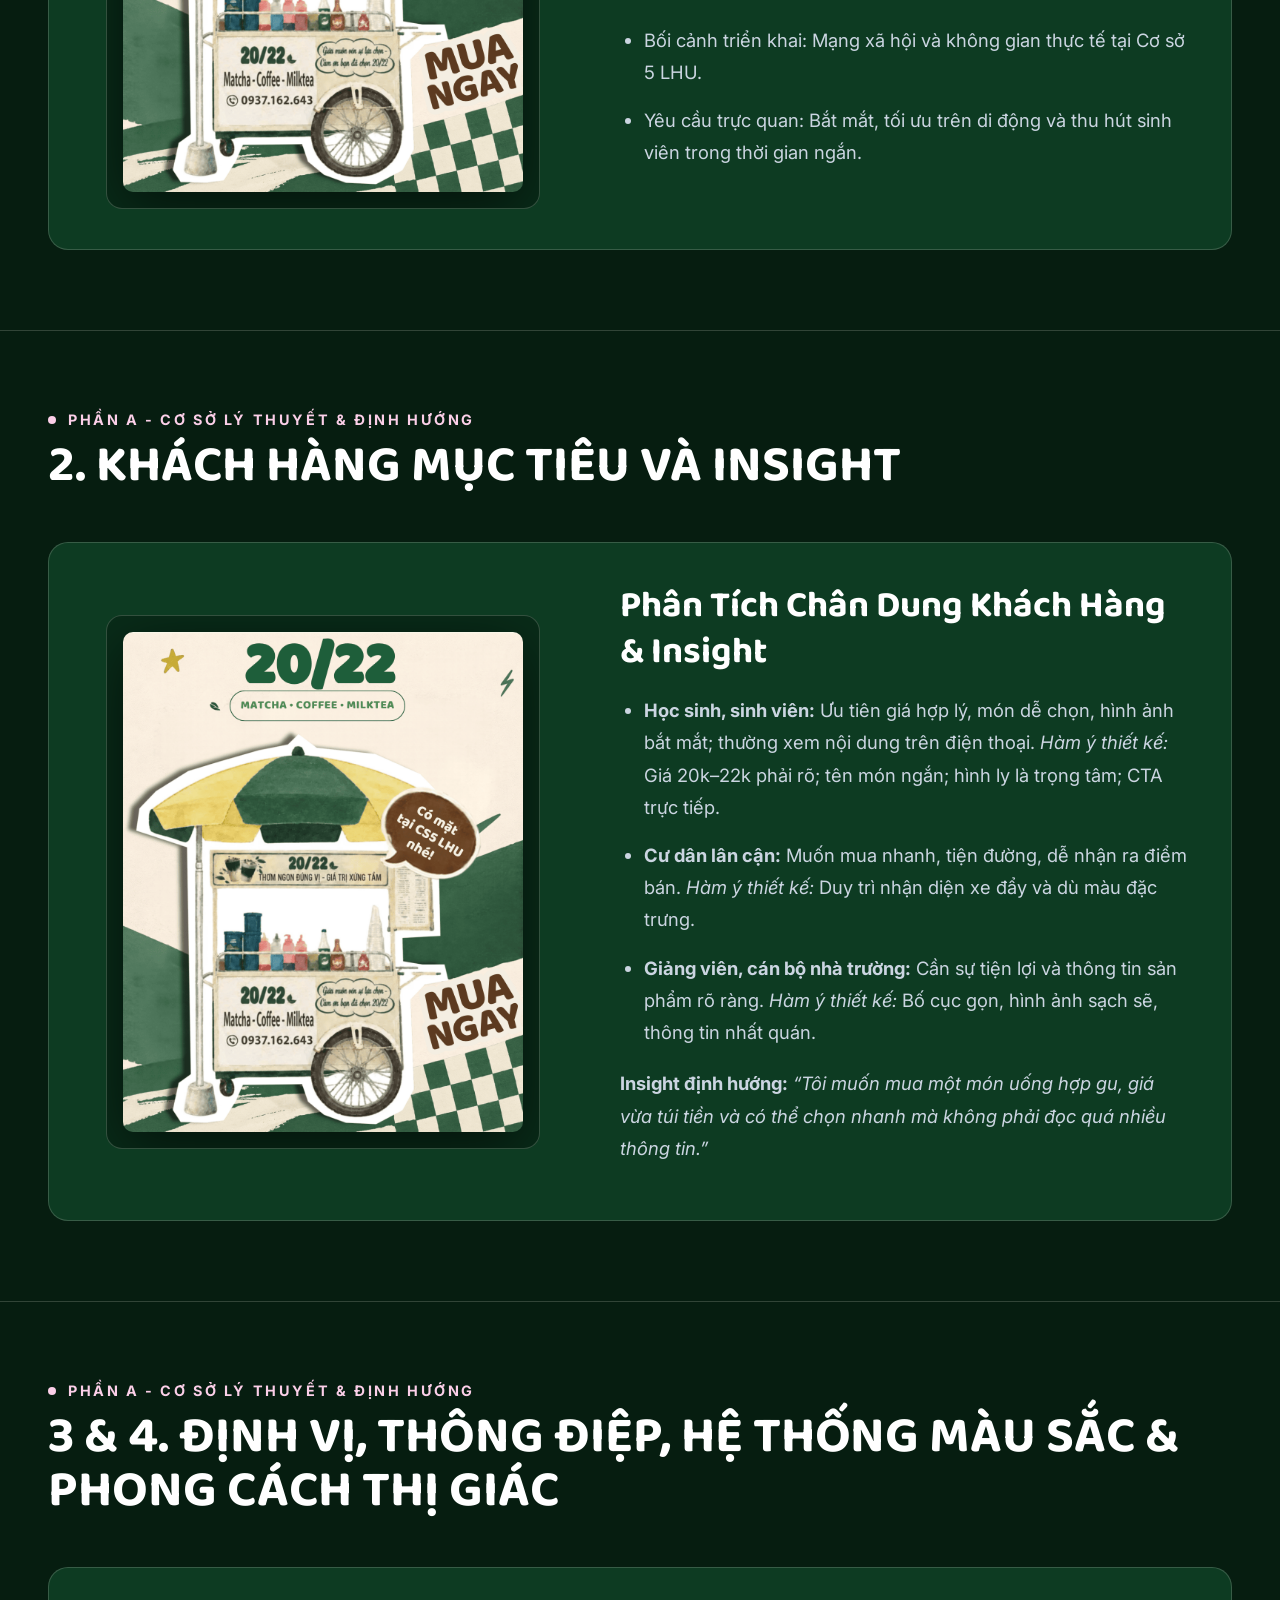
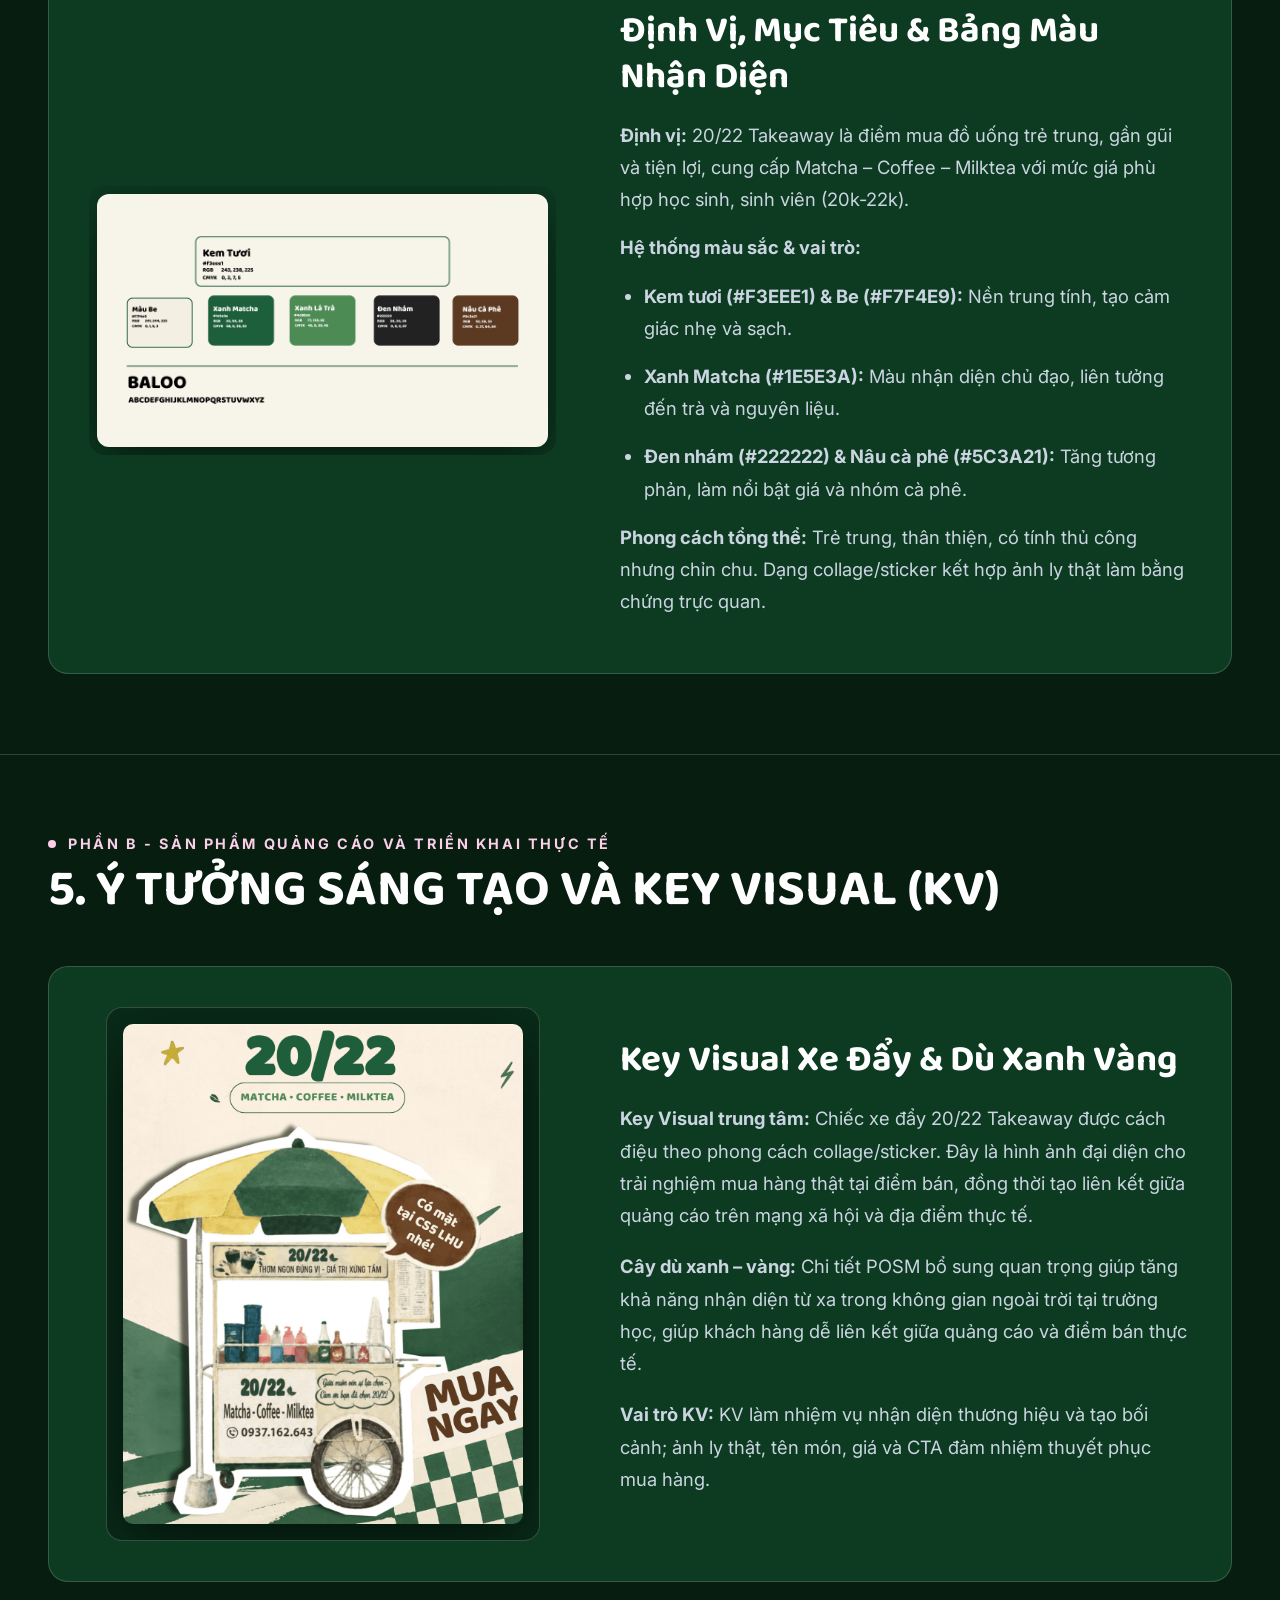
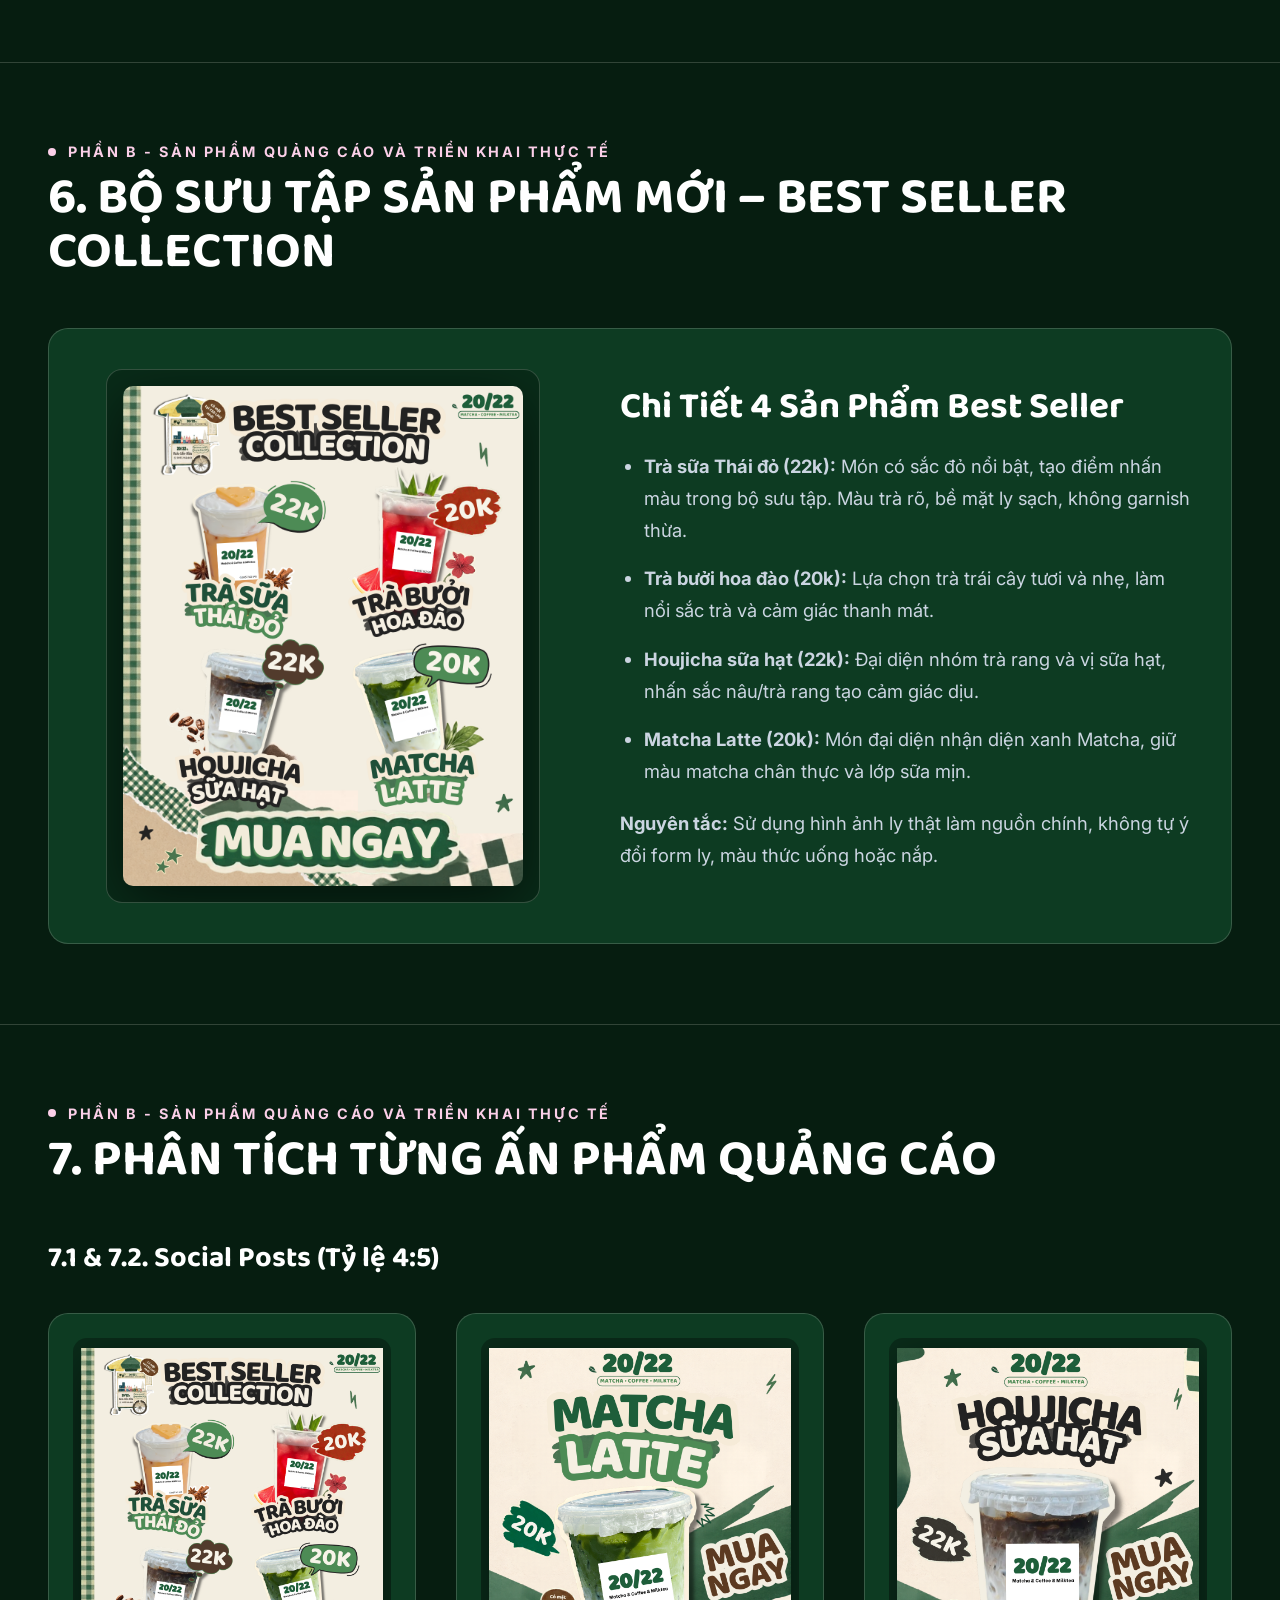
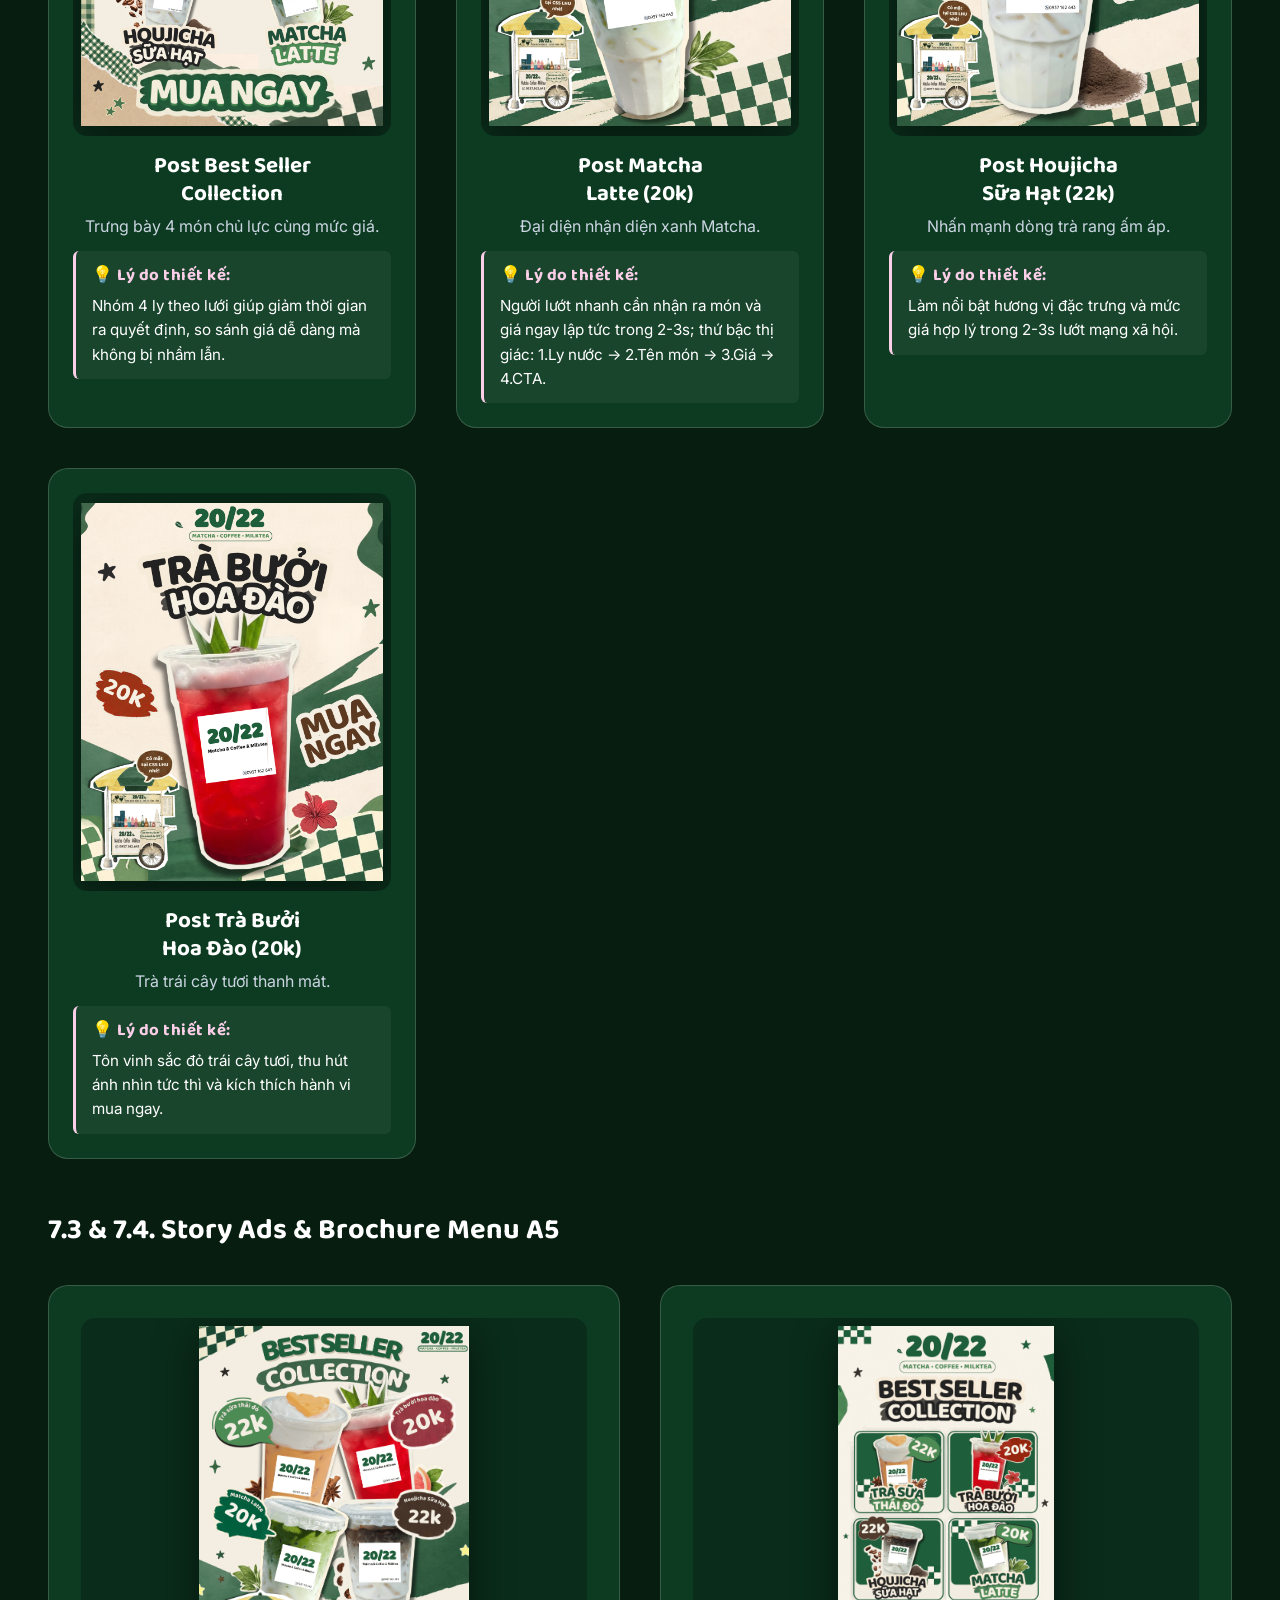
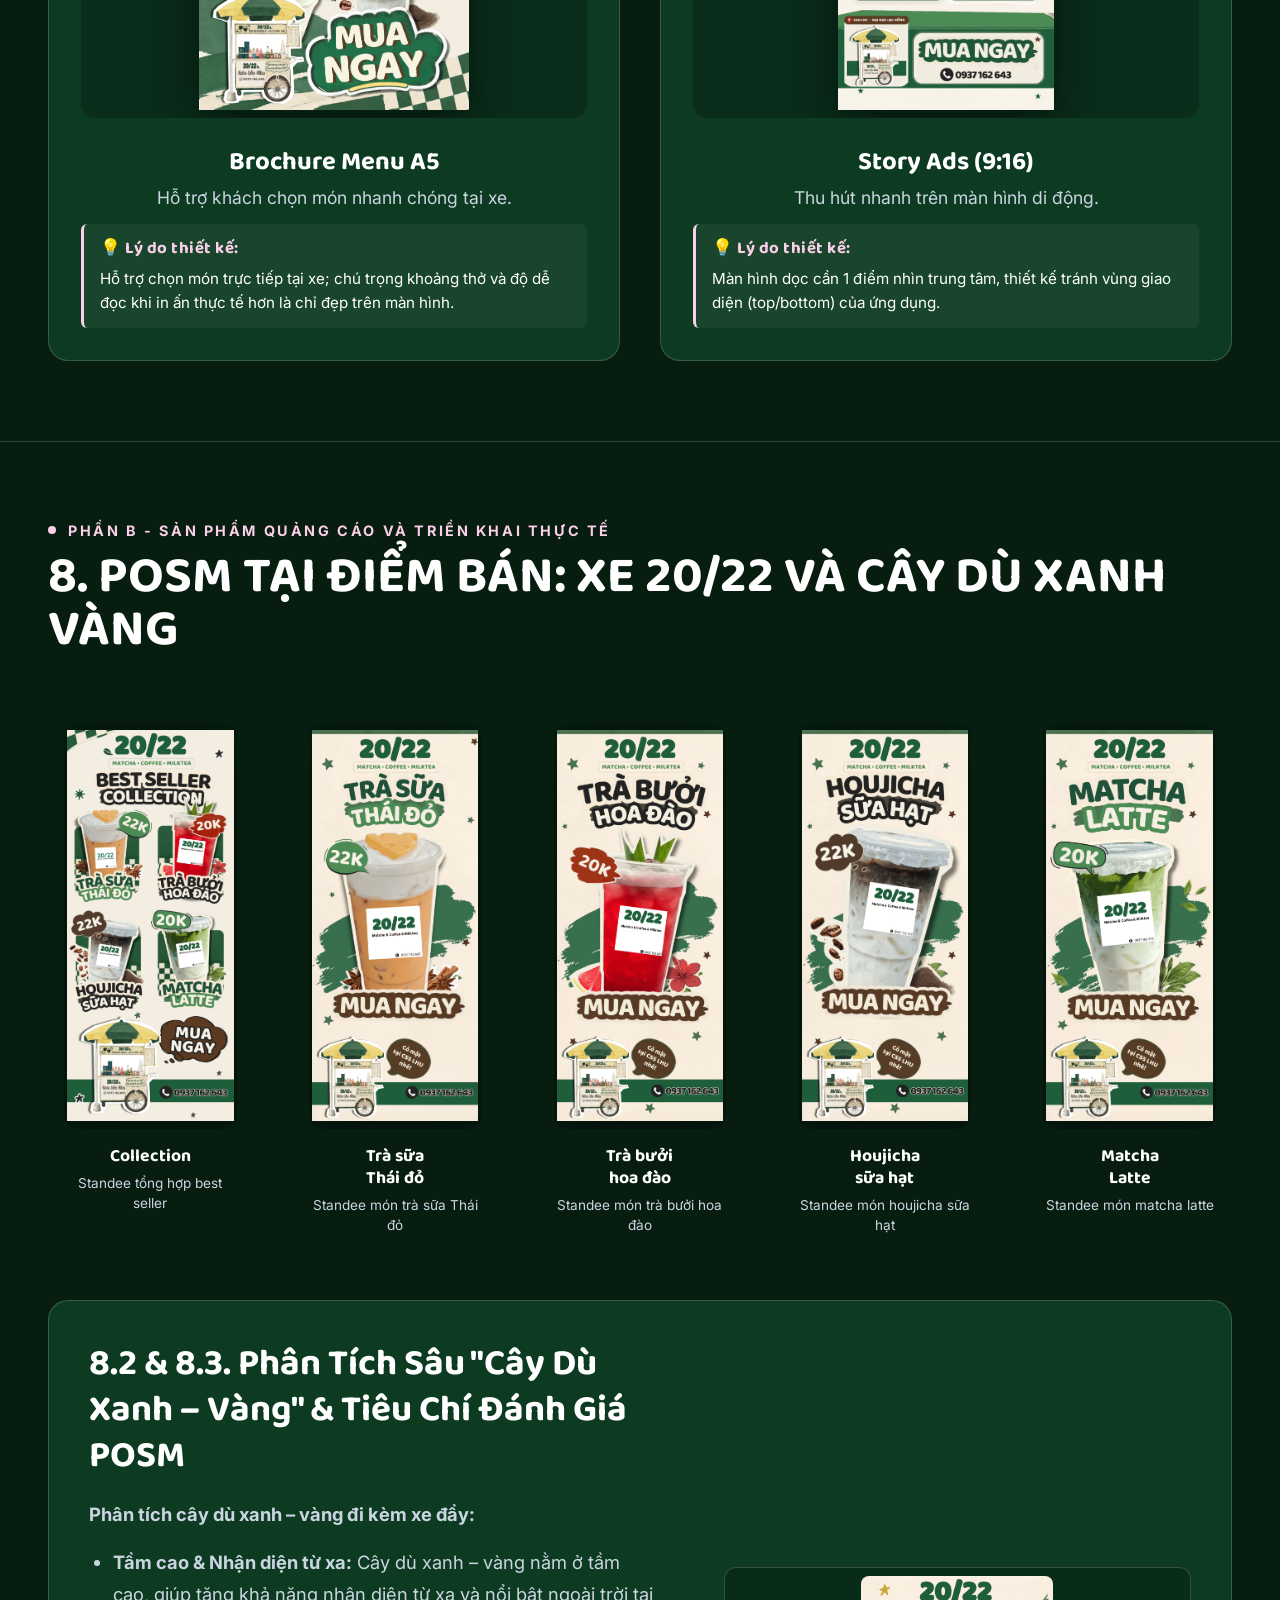
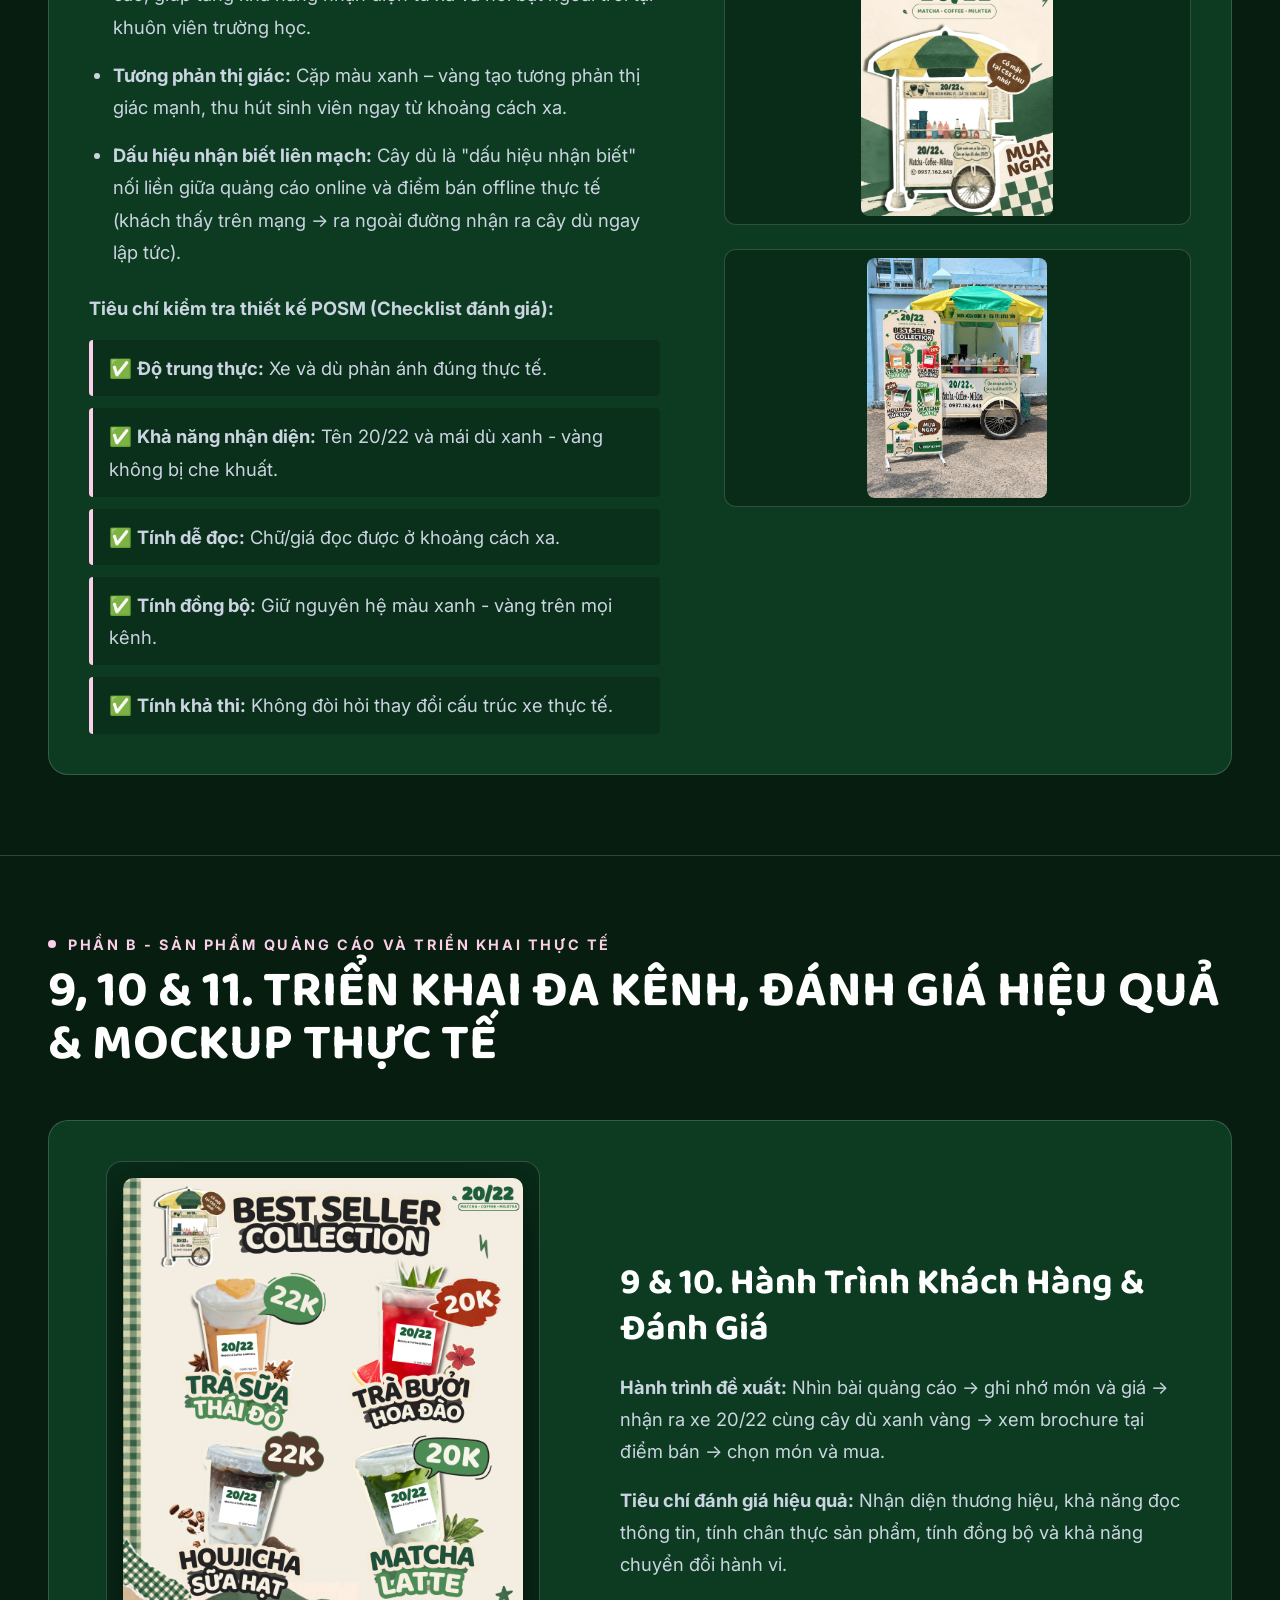
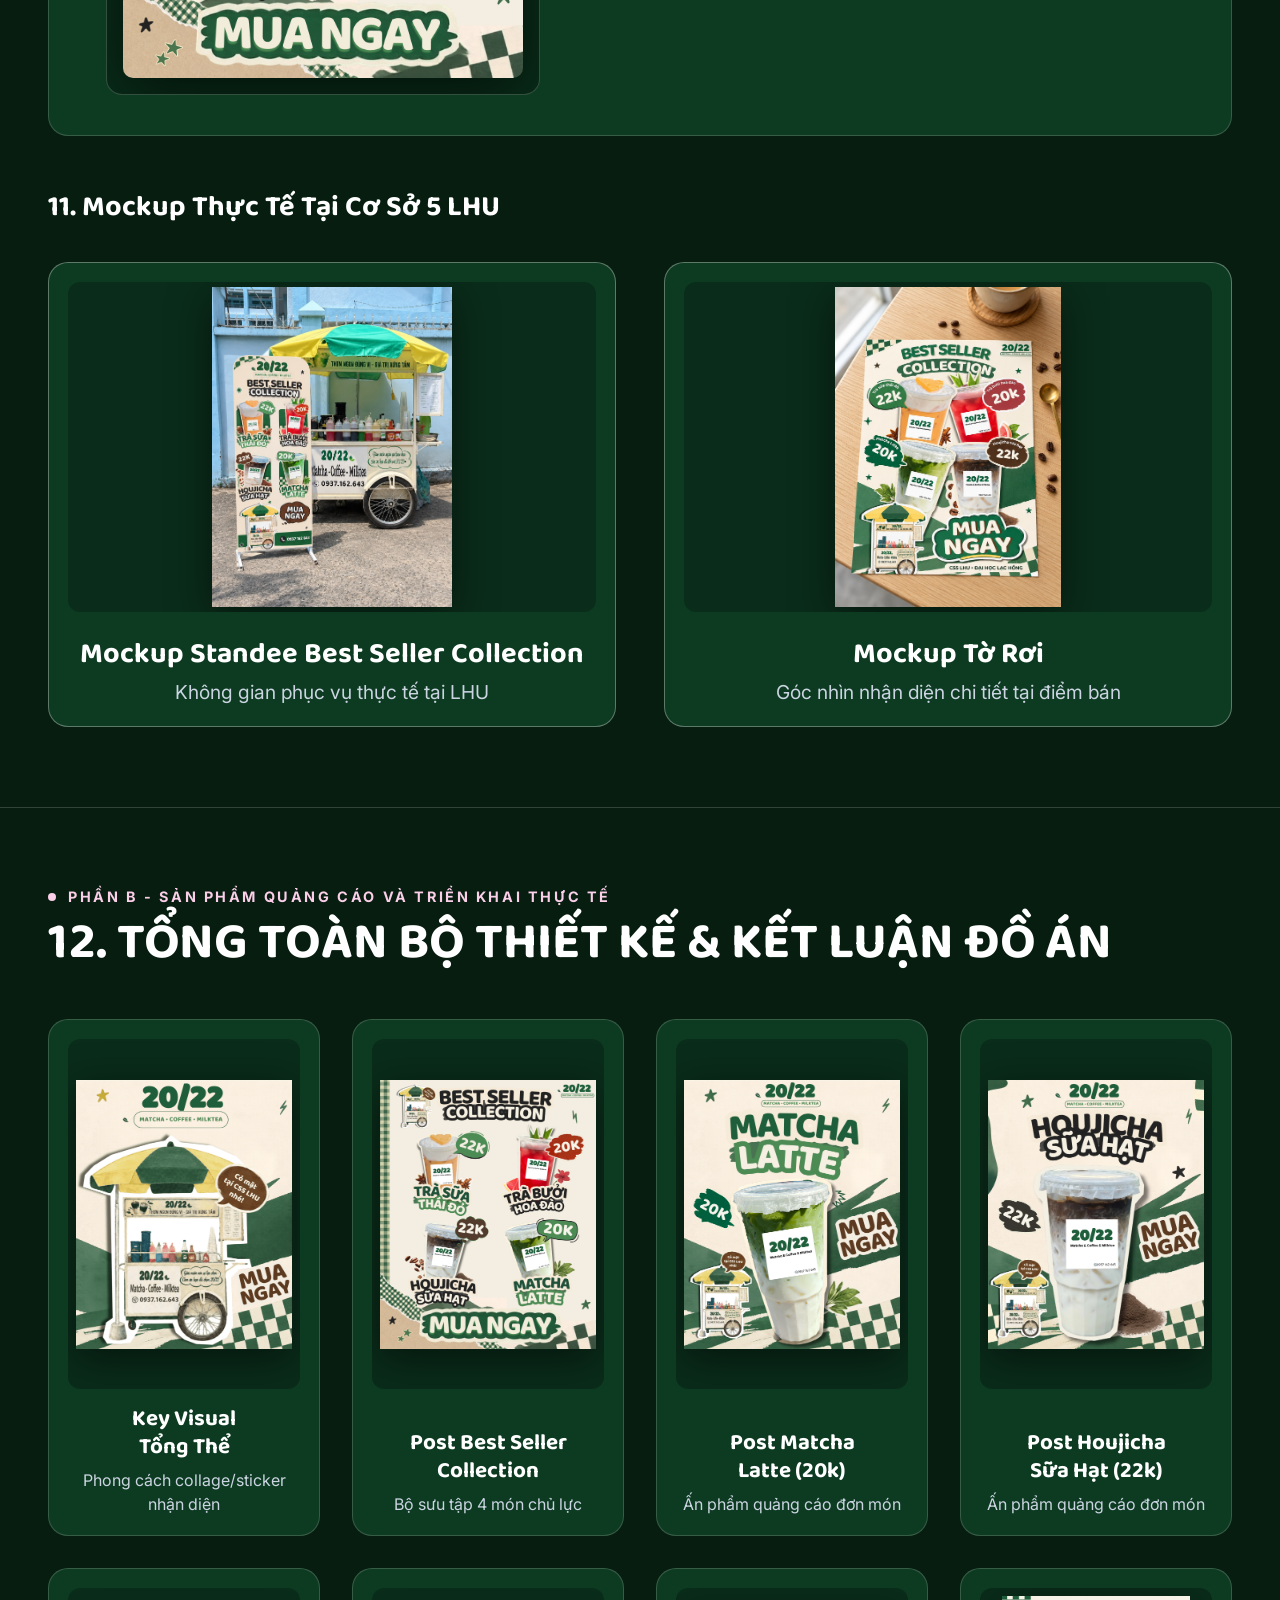
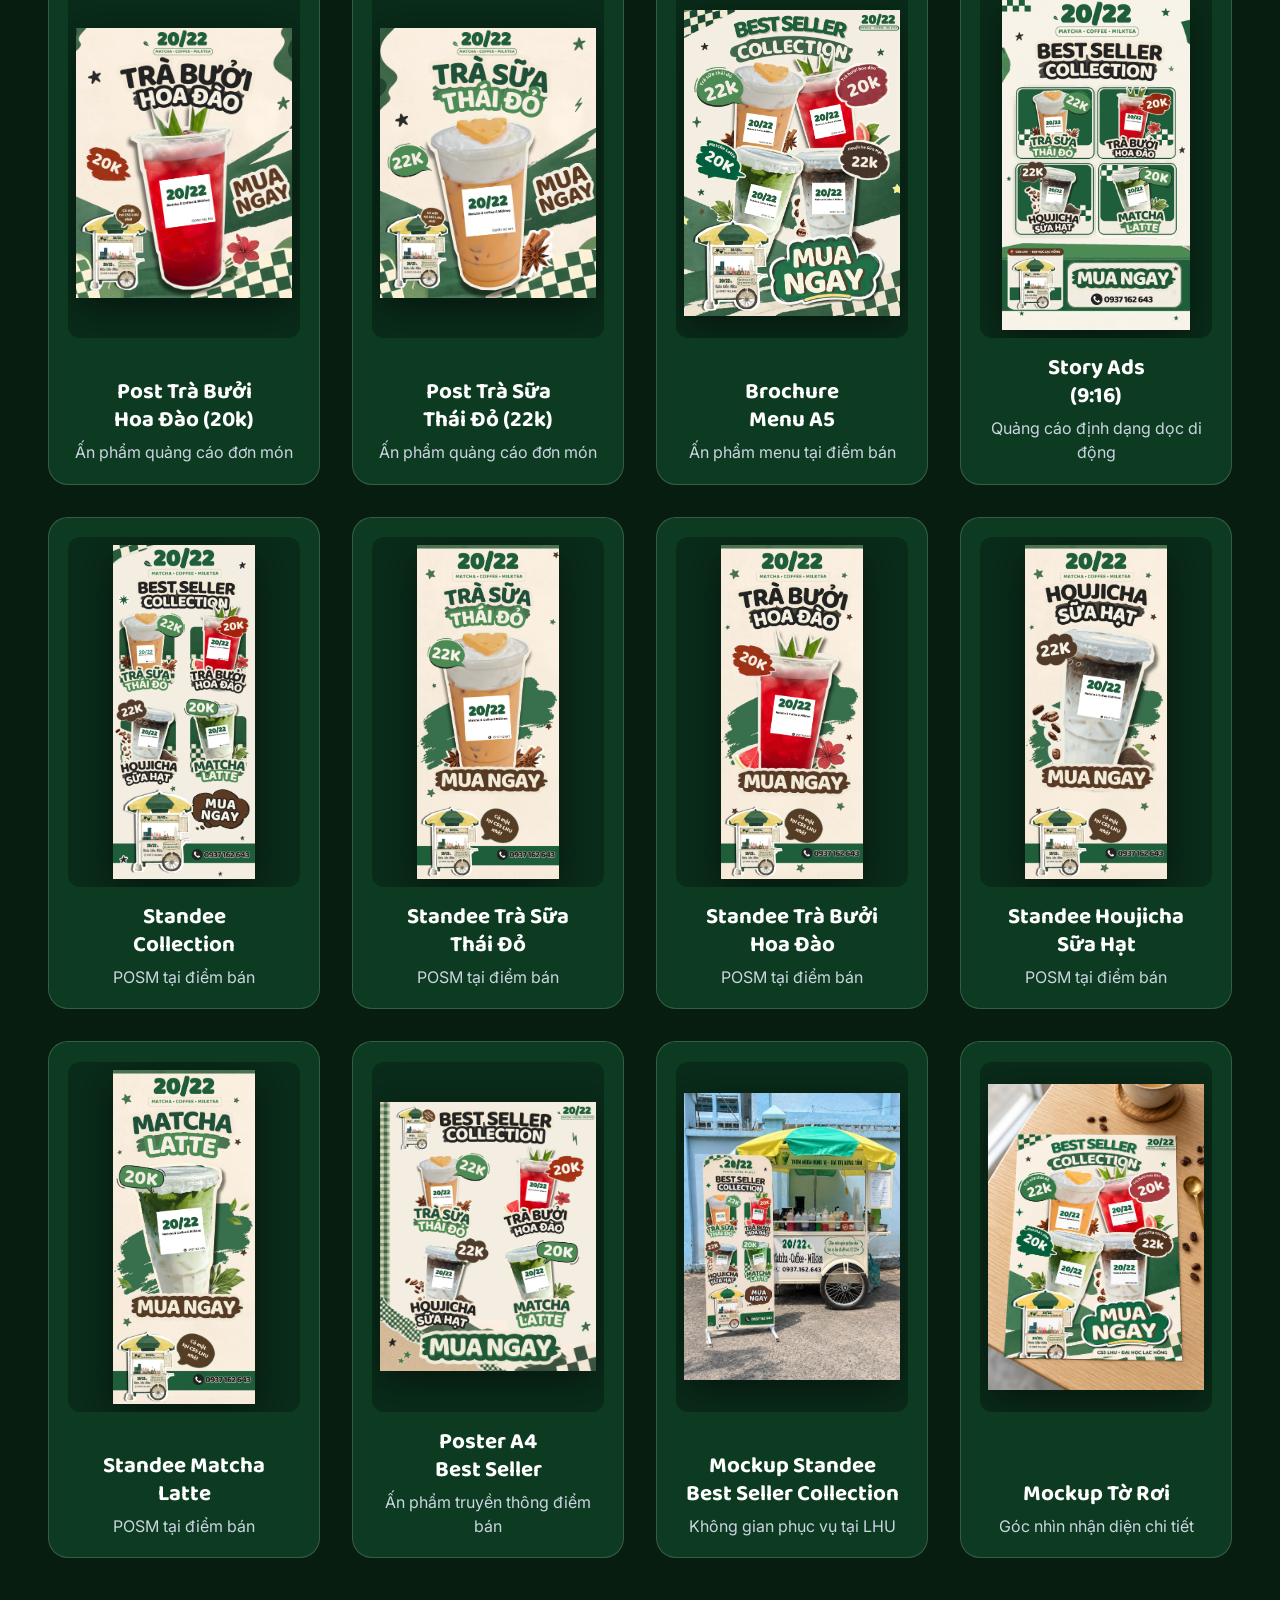
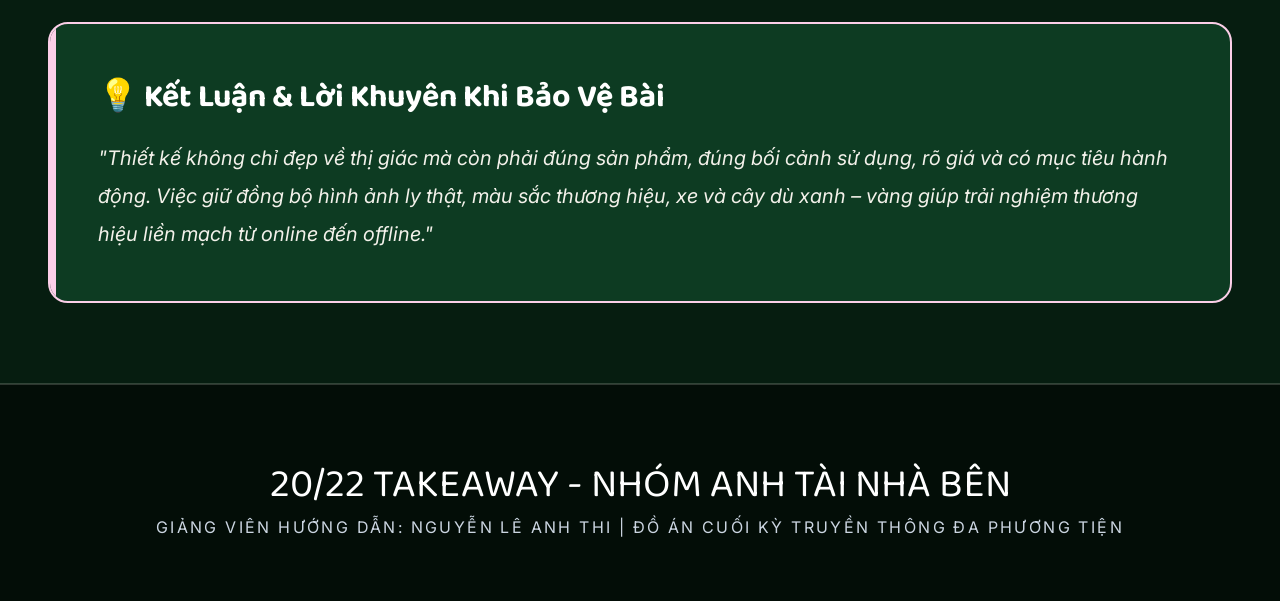
==== commit 92fa9f13: "Add files via upload" ====
--- a/index.html
+++ b/index.html
@@ -131,7 +131,7 @@
         /* Showcase Layout */
         .showcase-row {
             display: grid; grid-template-columns: 1.1fr 0.9fr; gap: 4rem; align-items: center;
-            background: var(--surface); border: 1px solid var(--line); border-radius: 24px; padding: 3.5rem; max-width: 1400px; margin: 0 auto;
+            background: var(--surface); border: 1px solid var(--line); border-radius: 20px; padding: 2.5rem; max-width: 1400px; margin: 0 auto;
         }
         .showcase-row:nth-child(even) { direction: rtl; }
         .showcase-row:nth-child(even) > * { direction: ltr; }
@@ -140,7 +140,7 @@
             font-family: var(--font-display); font-size: 2.3rem; color: #fff; margin-bottom: 1.2rem; line-height: 1.25;
         }
         .content-side p, .content-side li {
-            font-size: 1.2rem; color: var(--muted); line-height: 1.8; margin-bottom: 1.1rem;
+            font-size: 1.15rem; color: var(--muted); line-height: 1.75; margin-bottom: 1rem;
         }
         .content-side ul { padding-left: 1.5rem; }
 
@@ -148,7 +148,7 @@
             display: flex; justify-content: center; align-items: center; background: rgba(0,0,0,0.25); border-radius: 16px; padding: 1rem; overflow: hidden; border: 1px solid var(--line); width: fit-content; margin: 0 auto;
         }
         .image-side img {
-            max-width: 100%; max-height: 550px; width: auto; height: auto; object-fit: contain; filter: drop-shadow(0 15px 30px rgba(0,0,0,0.6)); border-radius: 10px; cursor: pointer; transition: transform 0.3s; display: block;
+            max-width: 100%; max-height: 500px; width: auto; height: auto; object-fit: contain; filter: drop-shadow(0 15px 30px rgba(0,0,0,0.6)); border-radius: 10px; cursor: pointer; transition: transform 0.3s; display: block;
         }
         .image-side img:hover { transform: scale(1.02); }
 
@@ -158,20 +158,20 @@
         }
         .grid-assets { display: grid; grid-template-columns: repeat(auto-fit, minmax(280px, 1fr)); gap: 2.5rem; margin-top: 2rem; }
         .asset-card {
-            background: var(--surface); border: 1px solid var(--line); border-radius: 20px; padding: 2rem;
+            background: var(--surface); border: 1px solid var(--line); border-radius: 20px; padding: 1.5rem;
             display: flex; flex-direction: column; align-items: center; text-align: center; transition: transform 0.3s, border-color 0.3s;
         }
         .asset-card:hover { transform: translateY(-5px); border-color: var(--accent-pink); }
         
-        .ratio-4-5 { width: 100%; aspect-ratio: 4/5; display: flex; align-items: center; justify-content: center; background: rgba(0,0,0,0.25); border-radius: 14px; margin-bottom: 1.5rem; overflow: hidden; padding: 0.75rem; }
+        .ratio-4-5 { width: 100%; aspect-ratio: 4/5; display: flex; align-items: center; justify-content: center; background: rgba(0,0,0,0.25); border-radius: 14px; margin-bottom: 1rem; overflow: hidden; padding: 0.5rem; }
         .ratio-4-5 img { width: 100%; height: 100%; object-fit: contain; filter: drop-shadow(0 12px 25px rgba(0,0,0,0.5)); cursor: pointer; display: block; }
 
         /* Standee container in Section 8 */
-        .ratio-standee { width: 100%; aspect-ratio: 850/2000; max-height: 650px; display: flex; align-items: center; justify-content: center; background: transparent; border-radius: 14px; margin-bottom: 1.5rem; overflow: hidden; padding: 0.2rem; }
+        .ratio-standee { width: 100%; aspect-ratio: 850/2000; max-height: 600px; display: flex; align-items: center; justify-content: center; background: transparent; border-radius: 14px; margin-bottom: 1rem; overflow: hidden; padding: 0.2rem; }
         .ratio-standee img { width: 100%; height: 100%; object-fit: contain; filter: drop-shadow(0 12px 25px rgba(0,0,0,0.5)); cursor: pointer; display: block; }
 
         /* Section 7.3 & 7.4 */
-        .ratio-a5-compact { width: 100%; aspect-ratio: 1/1.414; max-height: 420px; display: flex; align-items: center; justify-content: center; background: rgba(0,0,0,0.25); border-radius: 14px; margin-bottom: 1rem; overflow: hidden; padding: 0.5rem; }
+        .ratio-a5-compact { width: 100%; aspect-ratio: 1/1.414; max-height: 400px; display: flex; align-items: center; justify-content: center; background: rgba(0,0,0,0.25); border-radius: 14px; margin-bottom: 1rem; overflow: hidden; padding: 0.5rem; }
         .ratio-a5-compact img { width: 100%; height: 100%; object-fit: contain; filter: drop-shadow(0 10px 20px rgba(0,0,0,0.5)); cursor: pointer; display: block; }
 
         /* Section 11 Mockups */
@@ -180,11 +180,32 @@
             display: flex; flex-direction: column; align-items: center; text-align: center; transition: transform 0.3s, border-color 0.3s;
         }
         .mockup-item-framed:hover { transform: translateY(-5px); border-color: var(--accent-pink); }
-        .ratio-mockup-tight { width: 100%; aspect-ratio: 16/10; max-height: 520px; display: flex; align-items: center; justify-content: center; background: rgba(0,0,0,0.25); border-radius: 12px; margin-bottom: 1rem; overflow: hidden; padding: 0.3rem; }
+        .ratio-mockup-tight { width: 100%; aspect-ratio: 16/10; max-height: 500px; display: flex; align-items: center; justify-content: center; background: rgba(0,0,0,0.25); border-radius: 12px; margin-bottom: 1rem; overflow: hidden; padding: 0.3rem; }
         .ratio-mockup-tight img { width: 100%; height: 100%; object-fit: contain; border-radius: 8px; cursor: pointer; display: block; filter: drop-shadow(0 10px 20px rgba(0,0,0,0.5)); }
 
-        .asset-name { font-family: var(--font-display); font-size: 1.5rem; font-weight: 700; color: #fff; margin-bottom: 0.5rem; white-space: pre-line; line-height: 1.25; }
-        .asset-info { font-size: 1.05rem; color: var(--muted); }
+        .asset-name { font-family: var(--font-display); font-size: 1.4rem; font-weight: 700; color: #fff; margin-bottom: 0.4rem; white-space: pre-line; line-height: 1.25; }
+        .asset-info { font-size: 1rem; color: var(--muted); line-height: 1.5; }
+
+        /* Styling for Rationale / Lý do thiết kế to make it stand out and not cluttered */
+        .design-rationale {
+            margin-top: 0.8rem;
+            padding: 0.75rem 1rem;
+            background: rgba(255, 255, 255, 0.05);
+            border-left: 3px solid var(--accent-pink);
+            border-radius: 6px;
+            font-size: 0.95rem;
+            color: #fff;
+            line-height: 1.6;
+            text-align: left;
+        }
+        .design-rationale strong {
+            color: var(--accent-pink);
+            display: block;
+            margin-bottom: 0.25rem;
+            font-family: var(--font-display);
+            font-size: 1.05rem;
+            letter-spacing: 0.03em;
+        }
 
         /* Pinterest Style Masonry Grid for Section 12 */
         .pinterest-masonry {
@@ -219,7 +240,7 @@
         .pinterest-card:hover { transform: translateY(-5px); border-color: var(--accent-pink); }
         .pinterest-img-wrap {
             width: 100%;
-            height: 380px;
+            height: 350px;
             background: rgba(0,0,0,0.25);
             border-radius: 12px;
             padding: 0.5rem;
@@ -458,22 +479,42 @@
                     <div class="asset-card">
                         <div class="ratio-4-5"><img src="assets/images/post-best-seller.png" alt="Post Best Seller" class="zoomable"></div>
                         <div class="asset-name">Post Best Seller&#10;Collection</div>
-                        <div class="asset-info">Trưng bày 4 món chủ lực cùng mức giá.<br><em style="color:var(--accent-pink); display:block; margin-top:0.4rem;">Lý do thiết kế:</em> Nhóm 4 ly theo lưới giúp giảm thời gian ra quyết định, so sánh giá dễ dàng mà không bị nhầm lẫn.</div>
+                        <div class="asset-info">Trưng bày 4 món chủ lực cùng mức giá.
+                            <div class="design-rationale">
+                                <strong>💡 Lý do thiết kế:</strong>
+                                Nhóm 4 ly theo lưới giúp giảm thời gian ra quyết định, so sánh giá dễ dàng mà không bị nhầm lẫn.
+                            </div>
+                        </div>
                     </div>
                     <div class="asset-card">
                         <div class="ratio-4-5"><img src="assets/images/post-matcha-latte.png" alt="Post Matcha Latte" class="zoomable"></div>
                         <div class="asset-name">Post Matcha&#10;Latte (20k)</div>
-                        <div class="asset-info">Đại diện nhận diện xanh Matcha.<br><em style="color:var(--accent-pink); display:block; margin-top:0.4rem;">Lý do thiết kế:</em> Người lướt nhanh cần nhận ra món và giá ngay lập tức trong 2-3s; thứ bậc thị giác: 1.Ly nước -> 2.Tên món -> 3.Giá -> 4.CTA.</div>
+                        <div class="asset-info">Đại diện nhận diện xanh Matcha.
+                            <div class="design-rationale">
+                                <strong>💡 Lý do thiết kế:</strong>
+                                Người lướt nhanh cần nhận ra món và giá ngay lập tức trong 2-3s; thứ bậc thị giác: 1.Ly nước -> 2.Tên món -> 3.Giá -> 4.CTA.
+                            </div>
+                        </div>
                     </div>
                     <div class="asset-card">
                         <div class="ratio-4-5"><img src="assets/images/post-houjicha.png" alt="Post Houjicha" class="zoomable"></div>
                         <div class="asset-name">Post Houjicha&#10;Sữa Hạt (22k)</div>
-                        <div class="asset-info">Nhấn mạnh dòng trà rang ấm áp.<br><em style="color:var(--accent-pink); display:block; margin-top:0.4rem;">Lý do thiết kế:</em> Làm nổi bật hương vị đặc trưng và mức giá hợp lý trong 2-3s lướt mạng xã hội.</div>
+                        <div class="asset-info">Nhấn mạnh dòng trà rang ấm áp.
+                            <div class="design-rationale">
+                                <strong>💡 Lý do thiết kế:</strong>
+                                Làm nổi bật hương vị đặc trưng và mức giá hợp lý trong 2-3s lướt mạng xã hội.
+                            </div>
+                        </div>
                     </div>
                     <div class="asset-card">
                         <div class="ratio-4-5"><img src="assets/images/post-tra-buoi-hoa-dao.png" alt="Post Trà Bưởi" class="zoomable"></div>
                         <div class="asset-name">Post Trà Bưởi&#10;Hoa Đào (20k)</div>
-                        <div class="asset-info">Trà trái cây tươi thanh mát.<br><em style="color:var(--accent-pink); display:block; margin-top:0.4rem;">Lý do thiết kế:</em> Tôn vinh sắc đỏ trái cây tươi, thu hút ánh nhìn tức thì và kích thích hành vi mua ngay.</div>
+                        <div class="asset-info">Trà trái cây tươi thanh mát.
+                            <div class="design-rationale">
+                                <strong>💡 Lý do thiết kế:</strong>
+                                Tôn vinh sắc đỏ trái cây tươi, thu hút ánh nhìn tức thì và kích thích hành vi mua ngay.
+                            </div>
+                        </div>
                     </div>
                 </div>
             </div>
@@ -484,12 +525,22 @@
                     <div class="asset-card" style="padding: 2rem;">
                         <div class="ratio-a5-compact"><img src="assets/images/brochure-a5.png" alt="Brochure A5" class="zoomable"></div>
                         <div class="asset-name" style="font-size: 1.6rem; margin-top: 0.8rem;">Brochure Menu A5</div>
-                        <div class="asset-info" style="font-size: 1.1rem;">Hỗ trợ khách chọn món nhanh chóng tại xe.<br><em style="color:var(--accent-pink); display:block; margin-top:0.4rem;">Lý do thiết kế:</em> Hỗ trợ chọn món trực tiếp tại xe; chú trọng khoảng thở và độ dễ đọc khi in ấn thực tế hơn là chỉ đẹp trên màn hình.</div>
+                        <div class="asset-info" style="font-size: 1.1rem;">Hỗ trợ khách chọn món nhanh chóng tại xe.
+                            <div class="design-rationale">
+                                <strong>💡 Lý do thiết kế:</strong>
+                                Hỗ trợ chọn món trực tiếp tại xe; chú trọng khoảng thở và độ dễ đọc khi in ấn thực tế hơn là chỉ đẹp trên màn hình.
+                            </div>
+                        </div>
                     </div>
                     <div class="asset-card" style="padding: 2rem;">
                         <div class="ratio-a5-compact"><img src="assets/images/story-ads.png" alt="Story Ads 9:16" class="zoomable"></div>
                         <div class="asset-name" style="font-size: 1.6rem; margin-top: 0.8rem;">Story Ads (9:16)</div>
-                        <div class="asset-info" style="font-size: 1.1rem;">Thu hút nhanh trên màn hình di động.<br><em style="color:var(--accent-pink); display:block; margin-top:0.4rem;">Lý do thiết kế:</em> Màn hình dọc cần 1 điểm nhìn trung tâm, thiết kế tránh vùng giao diện (top/bottom) của ứng dụng.</div>
+                        <div class="asset-info" style="font-size: 1.1rem;">Thu hút nhanh trên màn hình di động.
+                            <div class="design-rationale">
+                                <strong>💡 Lý do thiết kế:</strong>
+                                Màn hình dọc cần 1 điểm nhìn trung tâm, thiết kế tránh vùng giao diện (top/bottom) của ứng dụng.
+                            </div>
+                        </div>
                     </div>
                 </div>
             </div>
@@ -499,7 +550,7 @@
         <section id="sec-8">
             <div class="section-header">
                 <div class="eyebrow"><div class="eyebrow-dot"></div>Phần B - Sản Phẩm Quảng Cáo Và Triển Khai Thực Tế</div>
-                <h2 class="section-title">8. POSM Tại Điểm Bán: Xe 20/22 Và Cây Dù Xanh – Vàng</h2>
+                <h2 class="section-title">8. POSM Tại Điểm Bán: Xe 20/22 Và Cây Dù Xanh Vàng</h2>
             </div>
             
             <div class="grid-assets-container" style="margin-bottom: 3rem;">
@@ -532,9 +583,9 @@
                 </div>
             </div>
 
-            <!-- Bổ sung phân tích sâu về Cây dù xanh - vàng (Mục 8.2 & 8.3) -->
+            <!-- Mục 8.2 & 8.3: Showcase row with text on left, and 2 symmetric stacked images (Key Visual & Mockup Standee) on right -->
             <div class="showcase-row" style="max-width: 1400px; margin: 0 auto; background: var(--surface);">
-                <div class="content-side" style="width: 100%;">
+                <div class="content-side">
                     <h3>8.2 & 8.3. Phân Tích Sâu "Cây Dù Xanh – Vàng" & Tiêu Chí Đánh Giá POSM</h3>
                     <p><strong>Phân tích cây dù xanh – vàng đi kèm xe đẩy:</strong></p>
                     <ul>
@@ -551,6 +602,14 @@
                         <li style="margin-bottom: 0rem; padding: 0.75rem 1rem; background: rgba(0,0,0,0.2); border-left: 4px solid var(--accent-pink); border-radius: 4px;">✅ <strong>Tính khả thi:</strong> Không đòi hỏi thay đổi cấu trúc xe thực tế.</li>
                     </ul>
                 </div>
+                <div style="display: flex; flex-direction: column; gap: 1.5rem; justify-content: center; align-items: center;">
+                    <div style="background: rgba(0,0,0,0.25); border-radius: 12px; padding: 0.5rem; border: 1px solid var(--line); width: 100%; display: flex; justify-content: center;">
+                        <img src="assets/images/key-visual.png" alt="Key Visual" class="zoomable" style="max-height: 240px; width: auto; object-fit: contain; border-radius: 8px;">
+                    </div>
+                    <div style="background: rgba(0,0,0,0.25); border-radius: 12px; padding: 0.5rem; border: 1px solid var(--line); width: 100%; display: flex; justify-content: center;">
+                        <img src="assets/images/mockup-standee-xe-day-1.jpg" alt="Mockup Standee Best Seller Collection" class="zoomable" style="max-height: 240px; width: auto; object-fit: contain; border-radius: 8px;">
+                    </div>
+                </div>
             </div>
         </section>
 
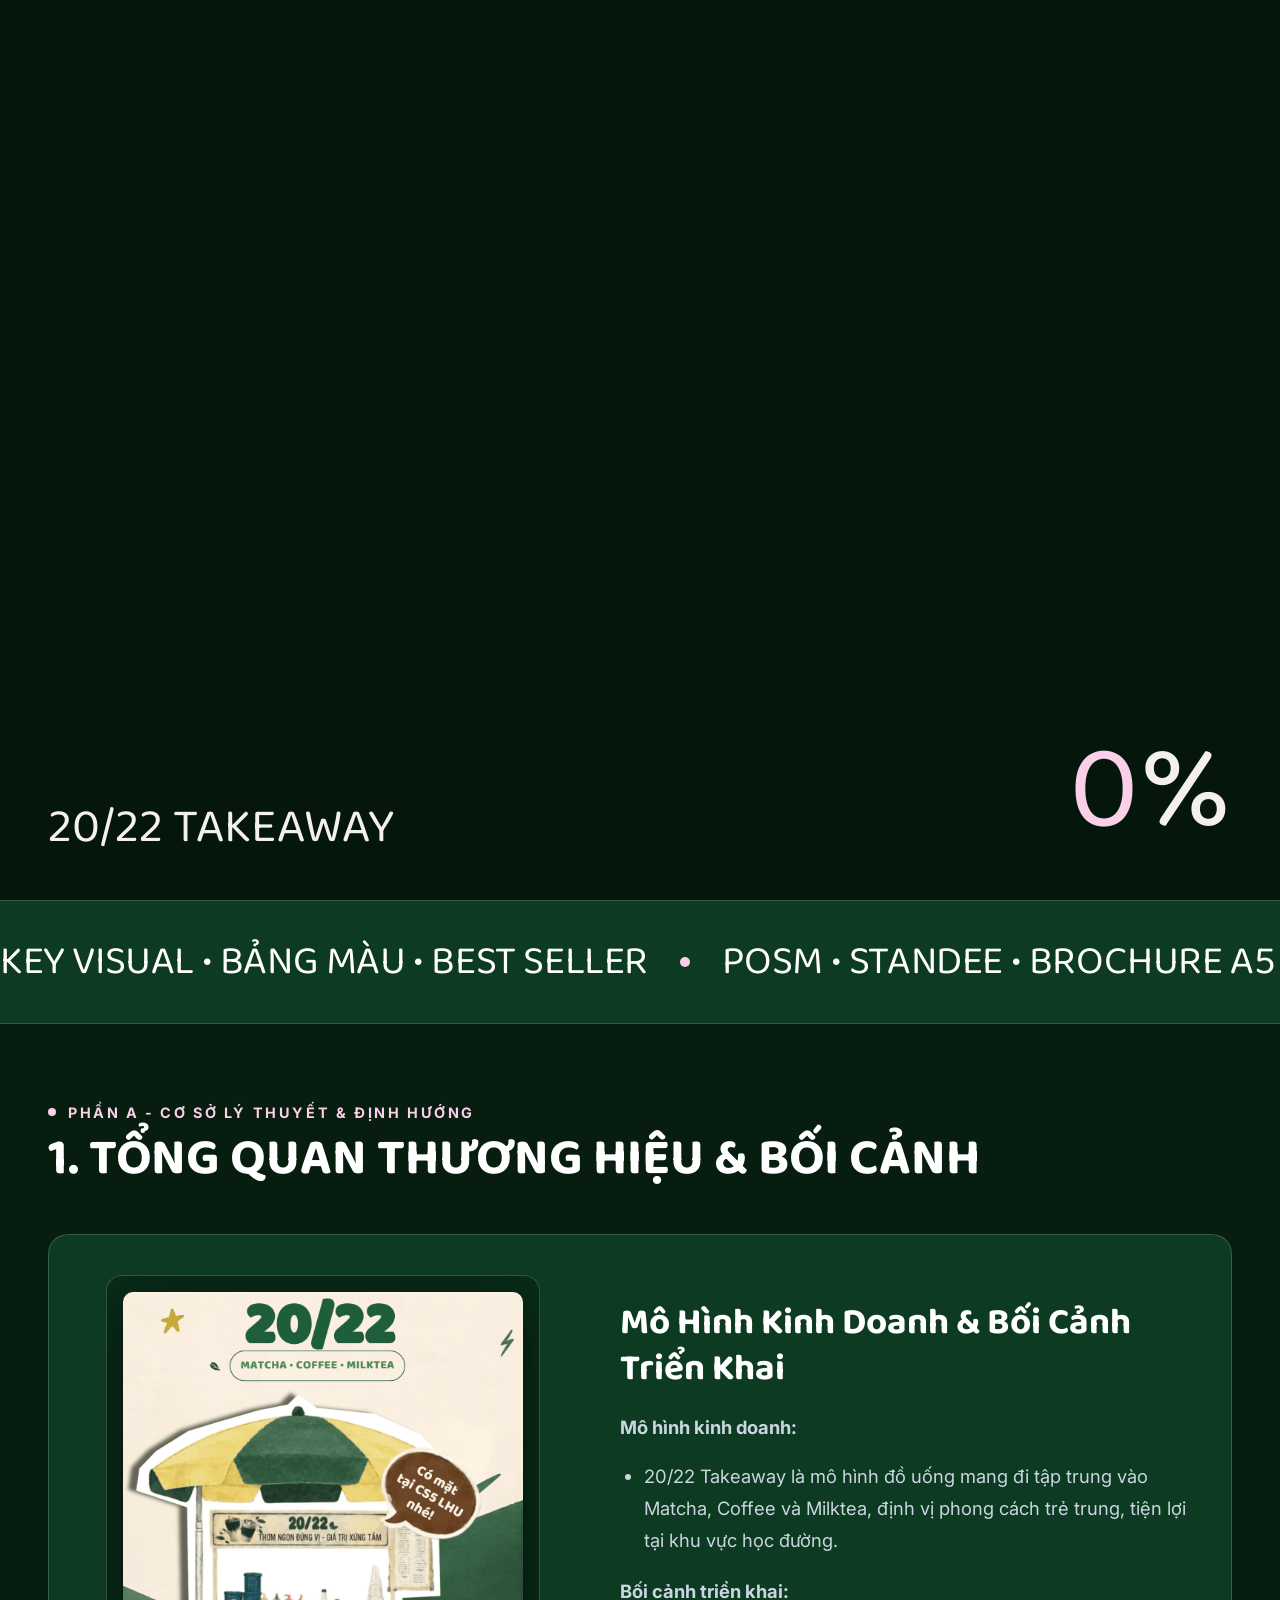
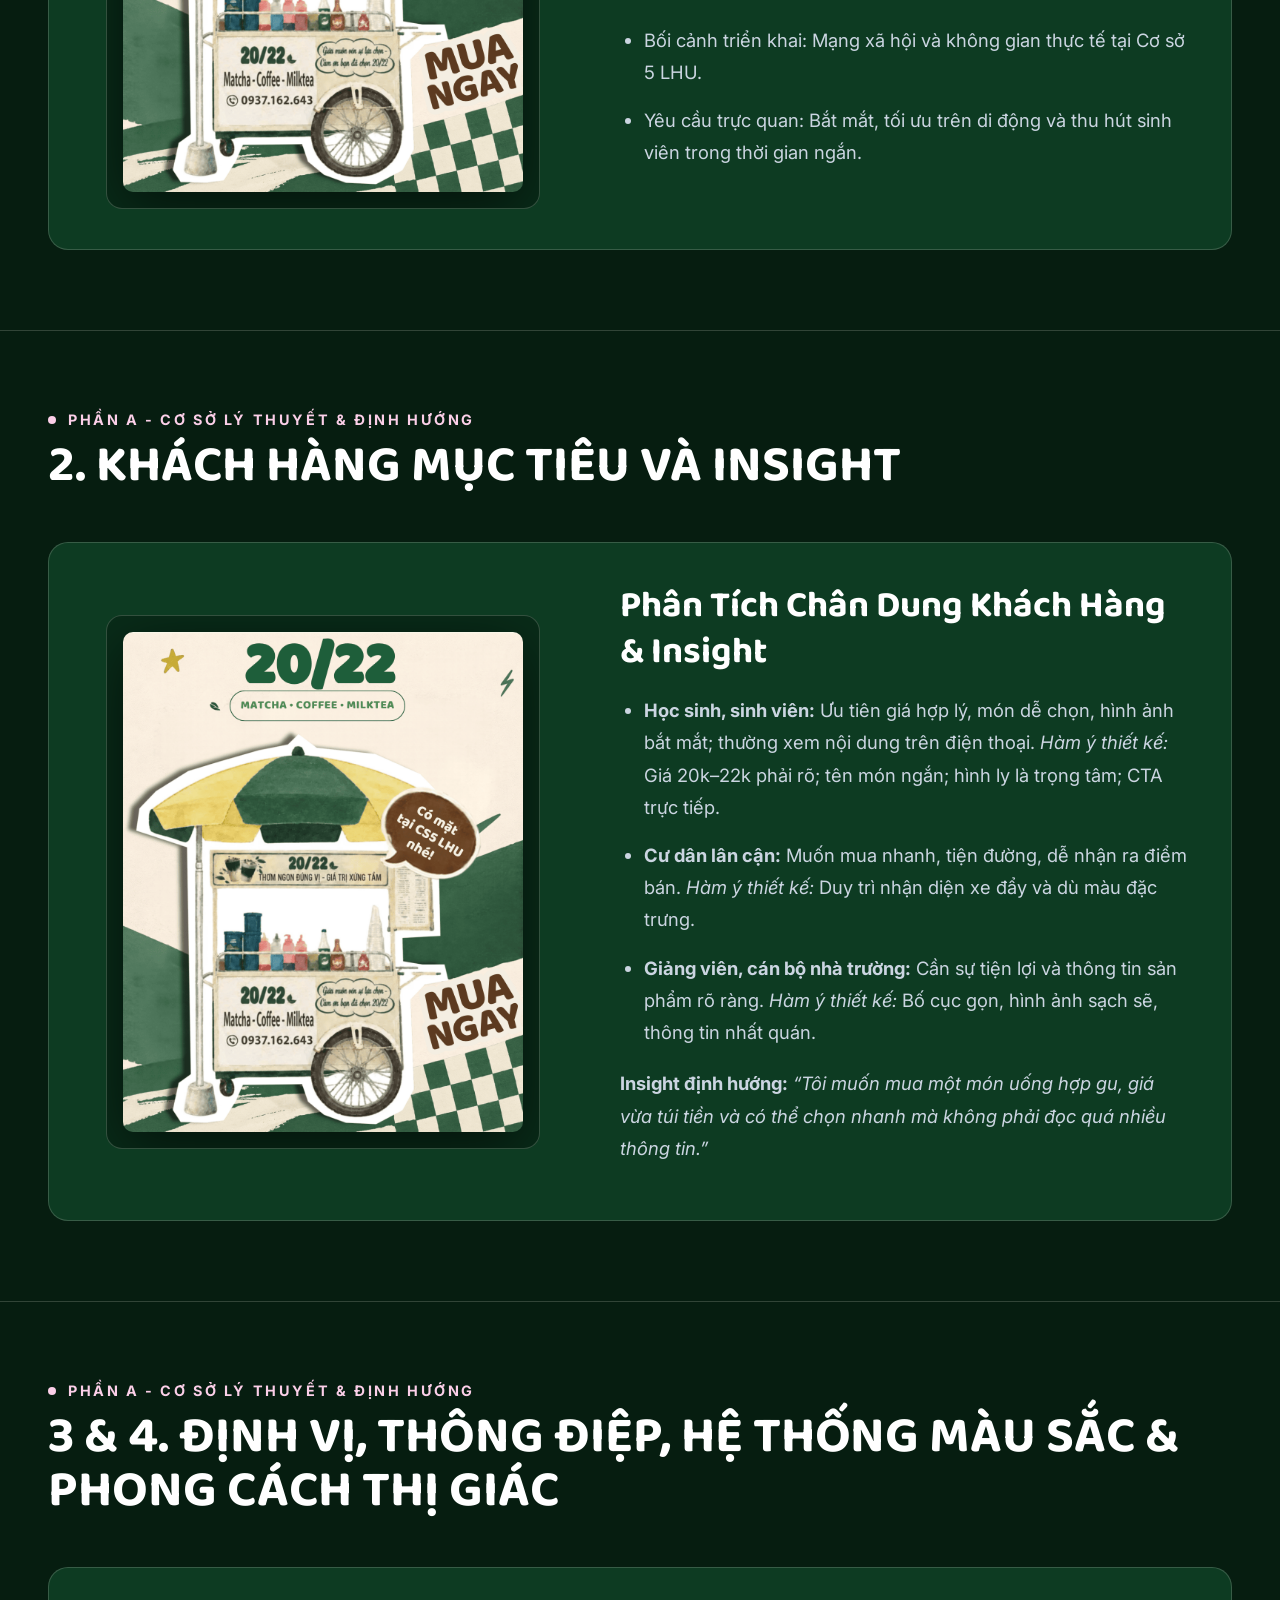
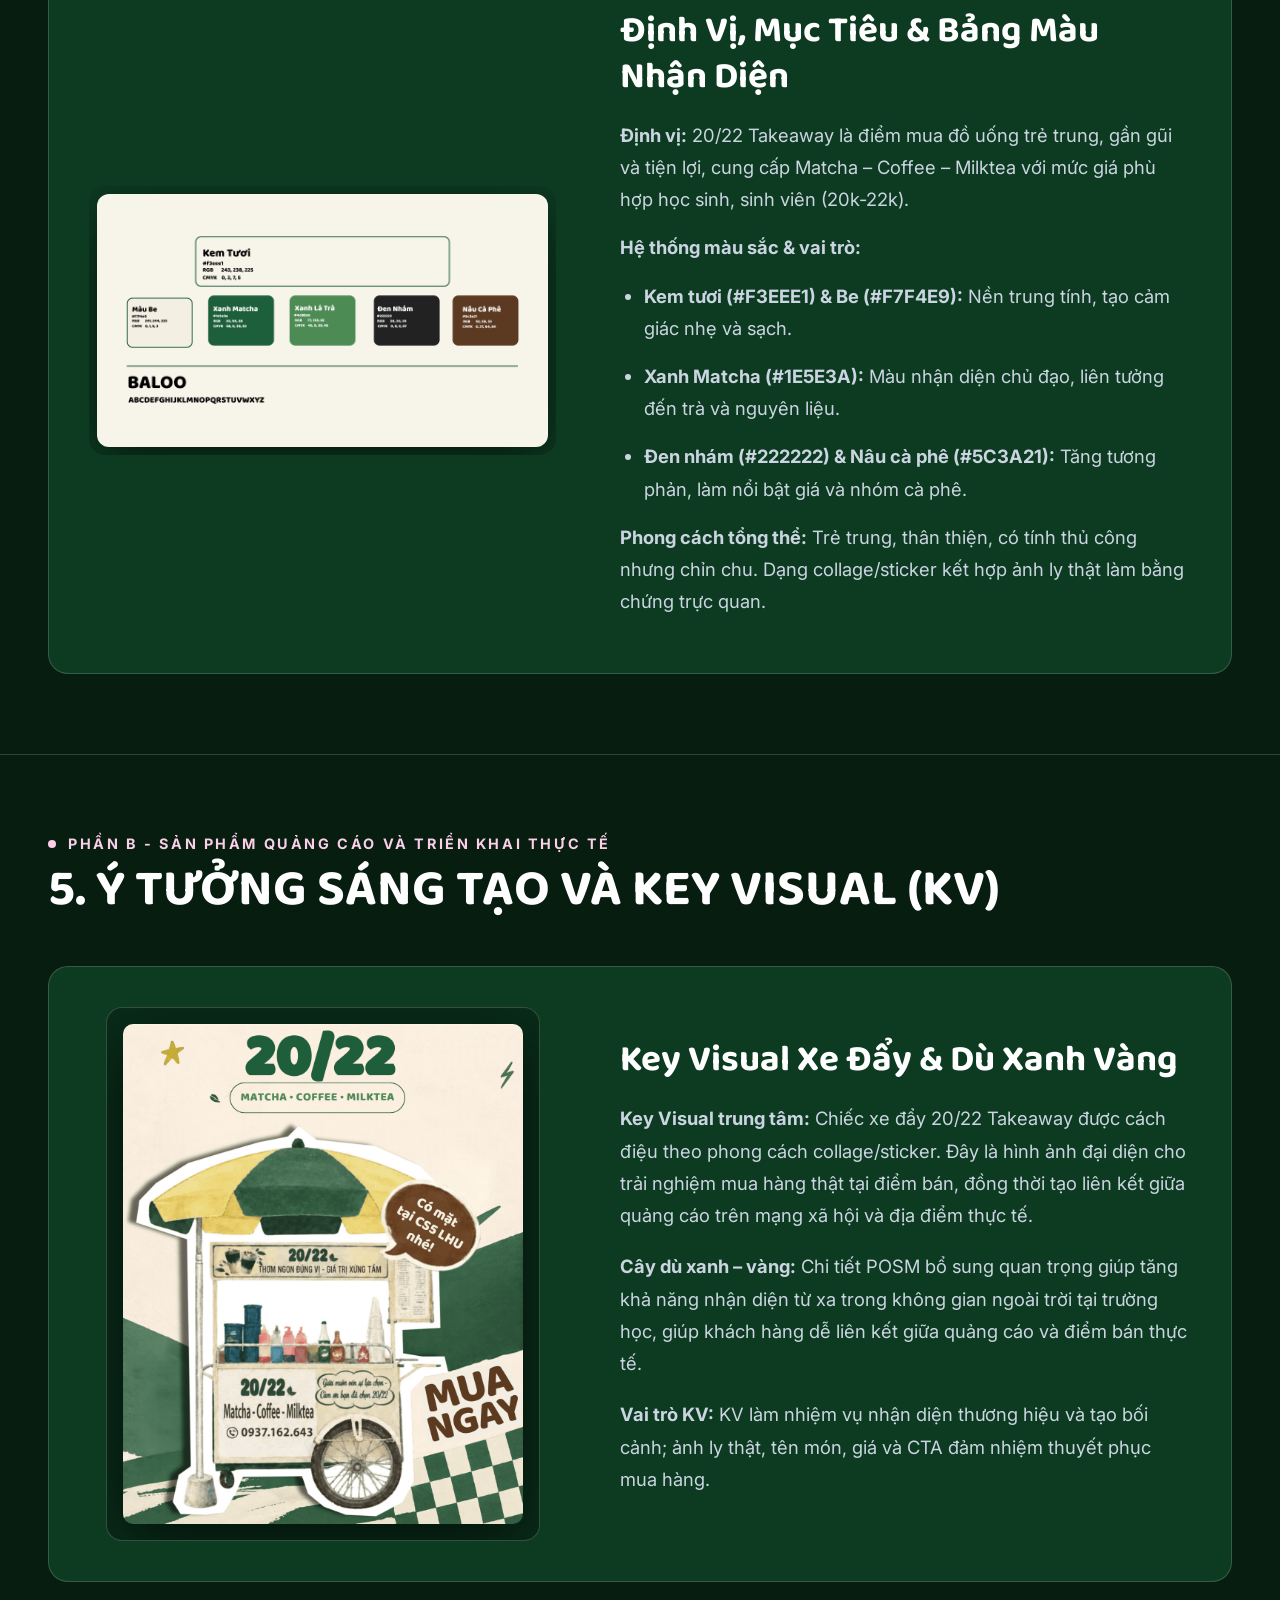
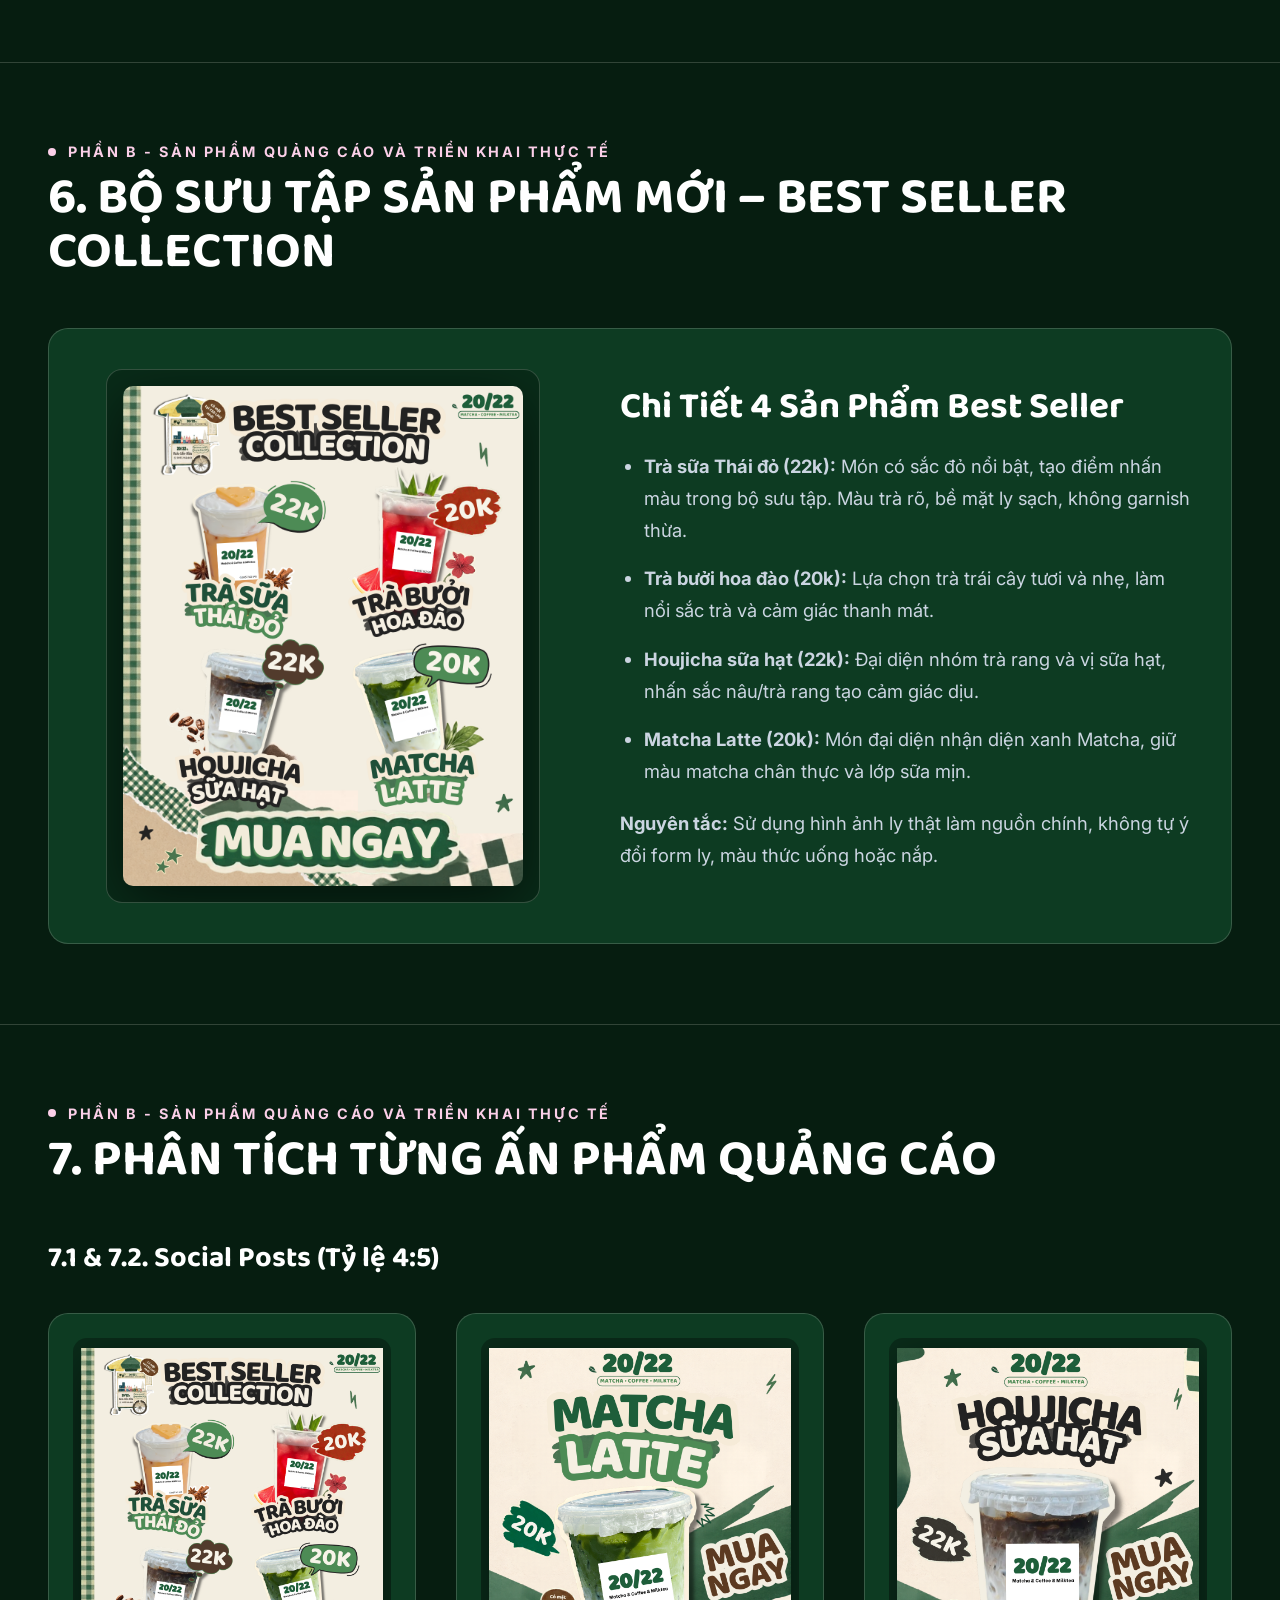
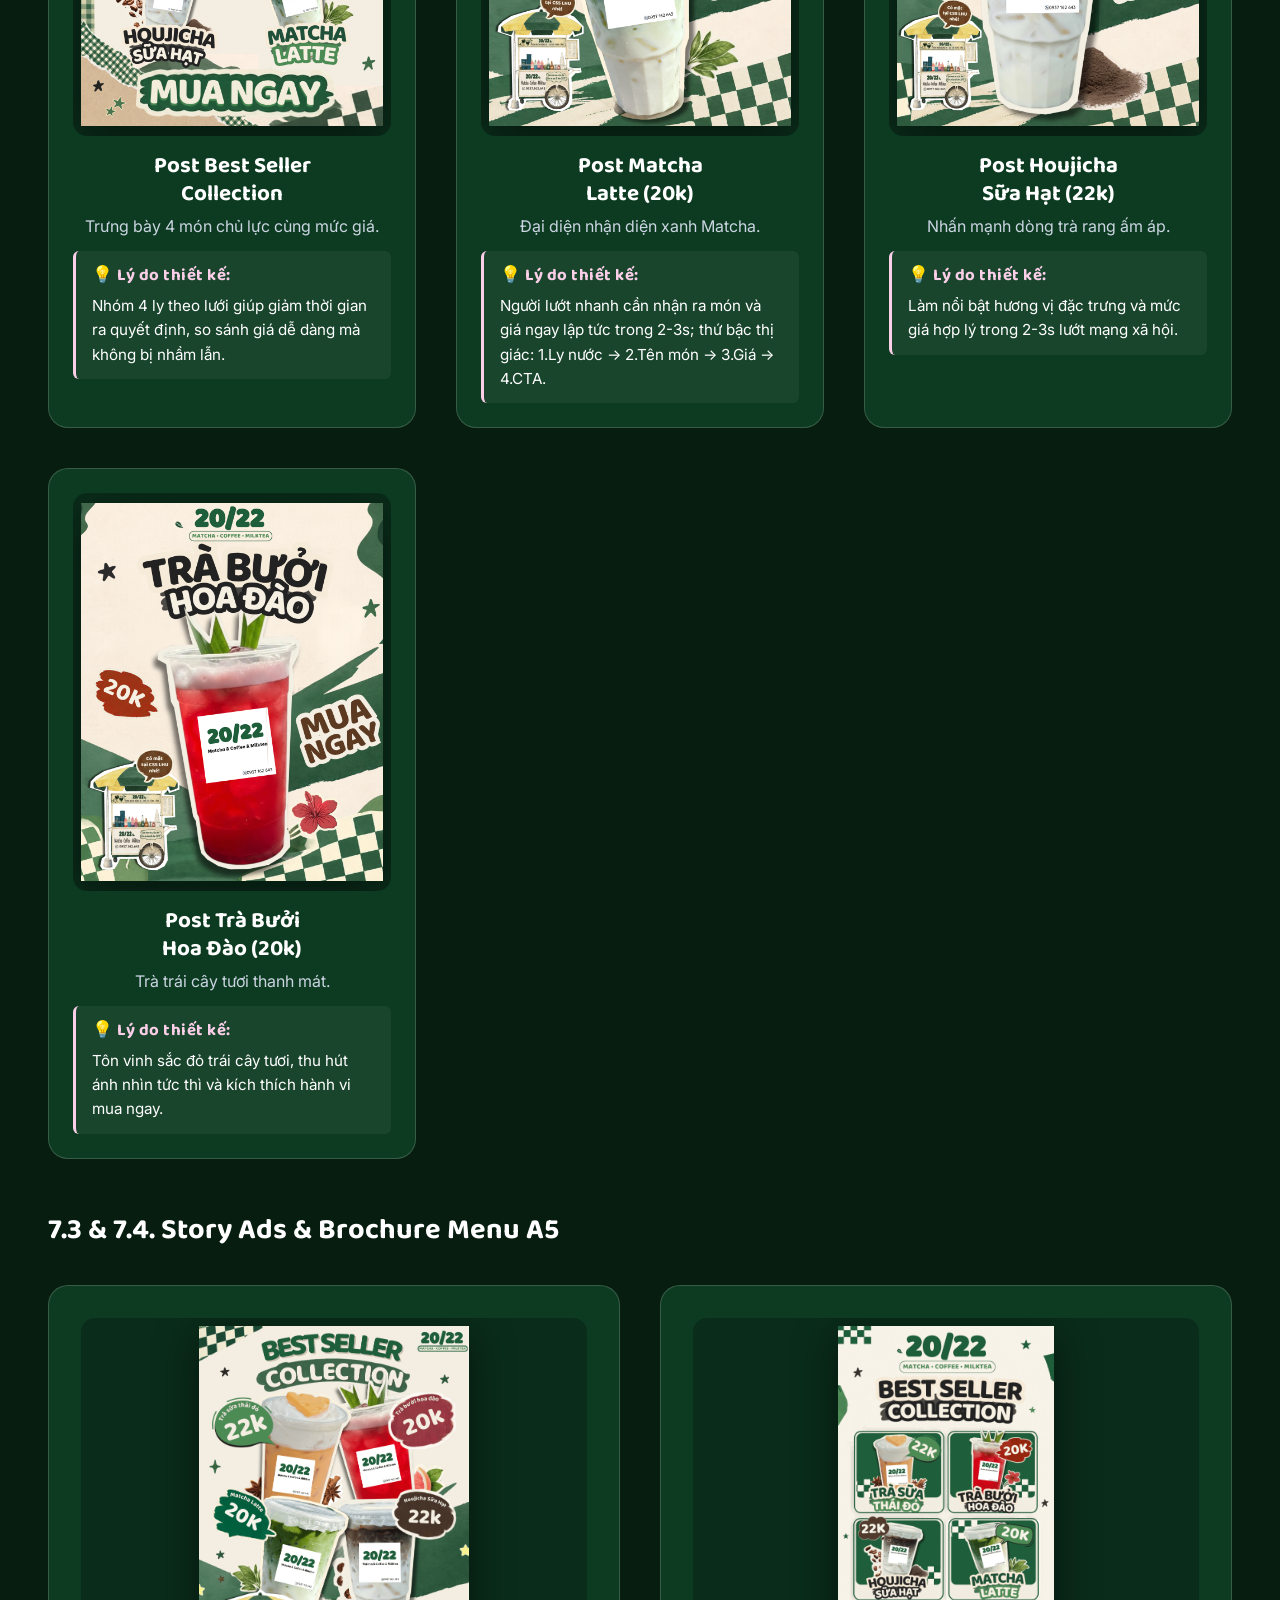
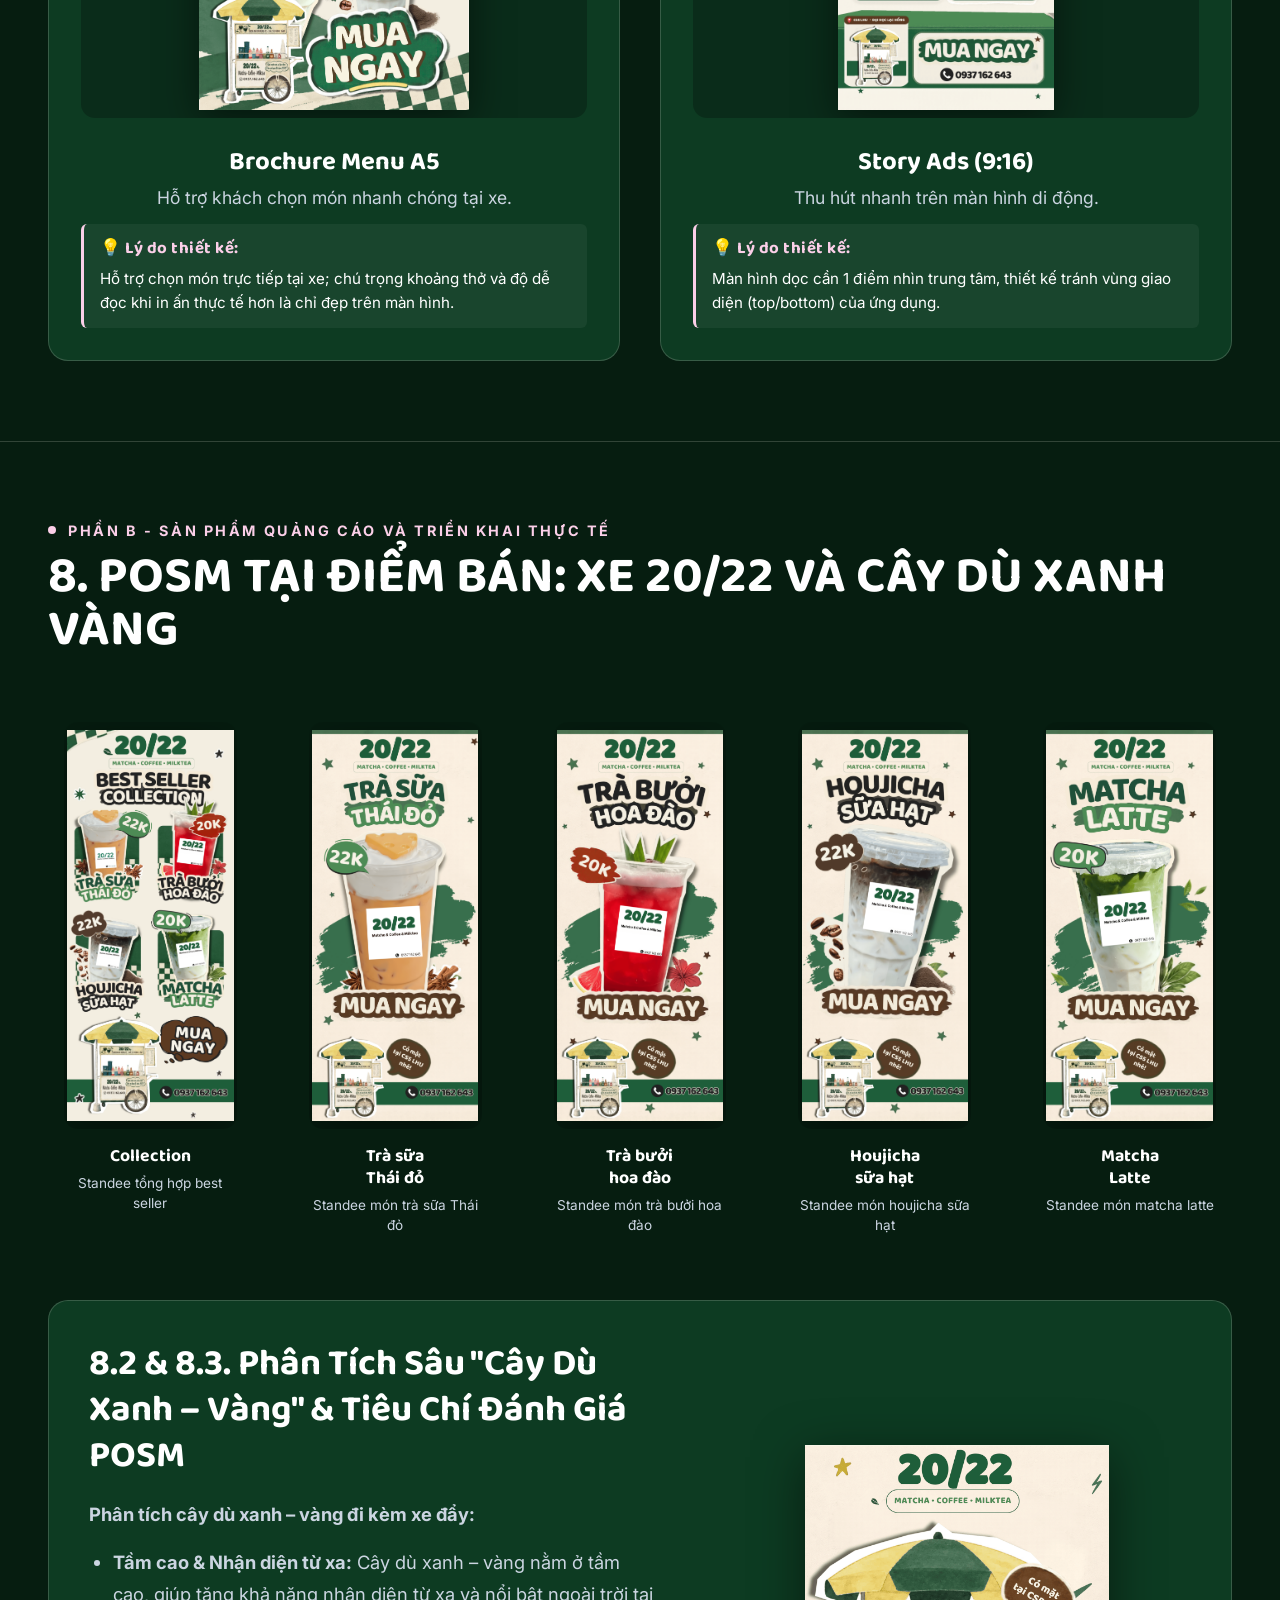
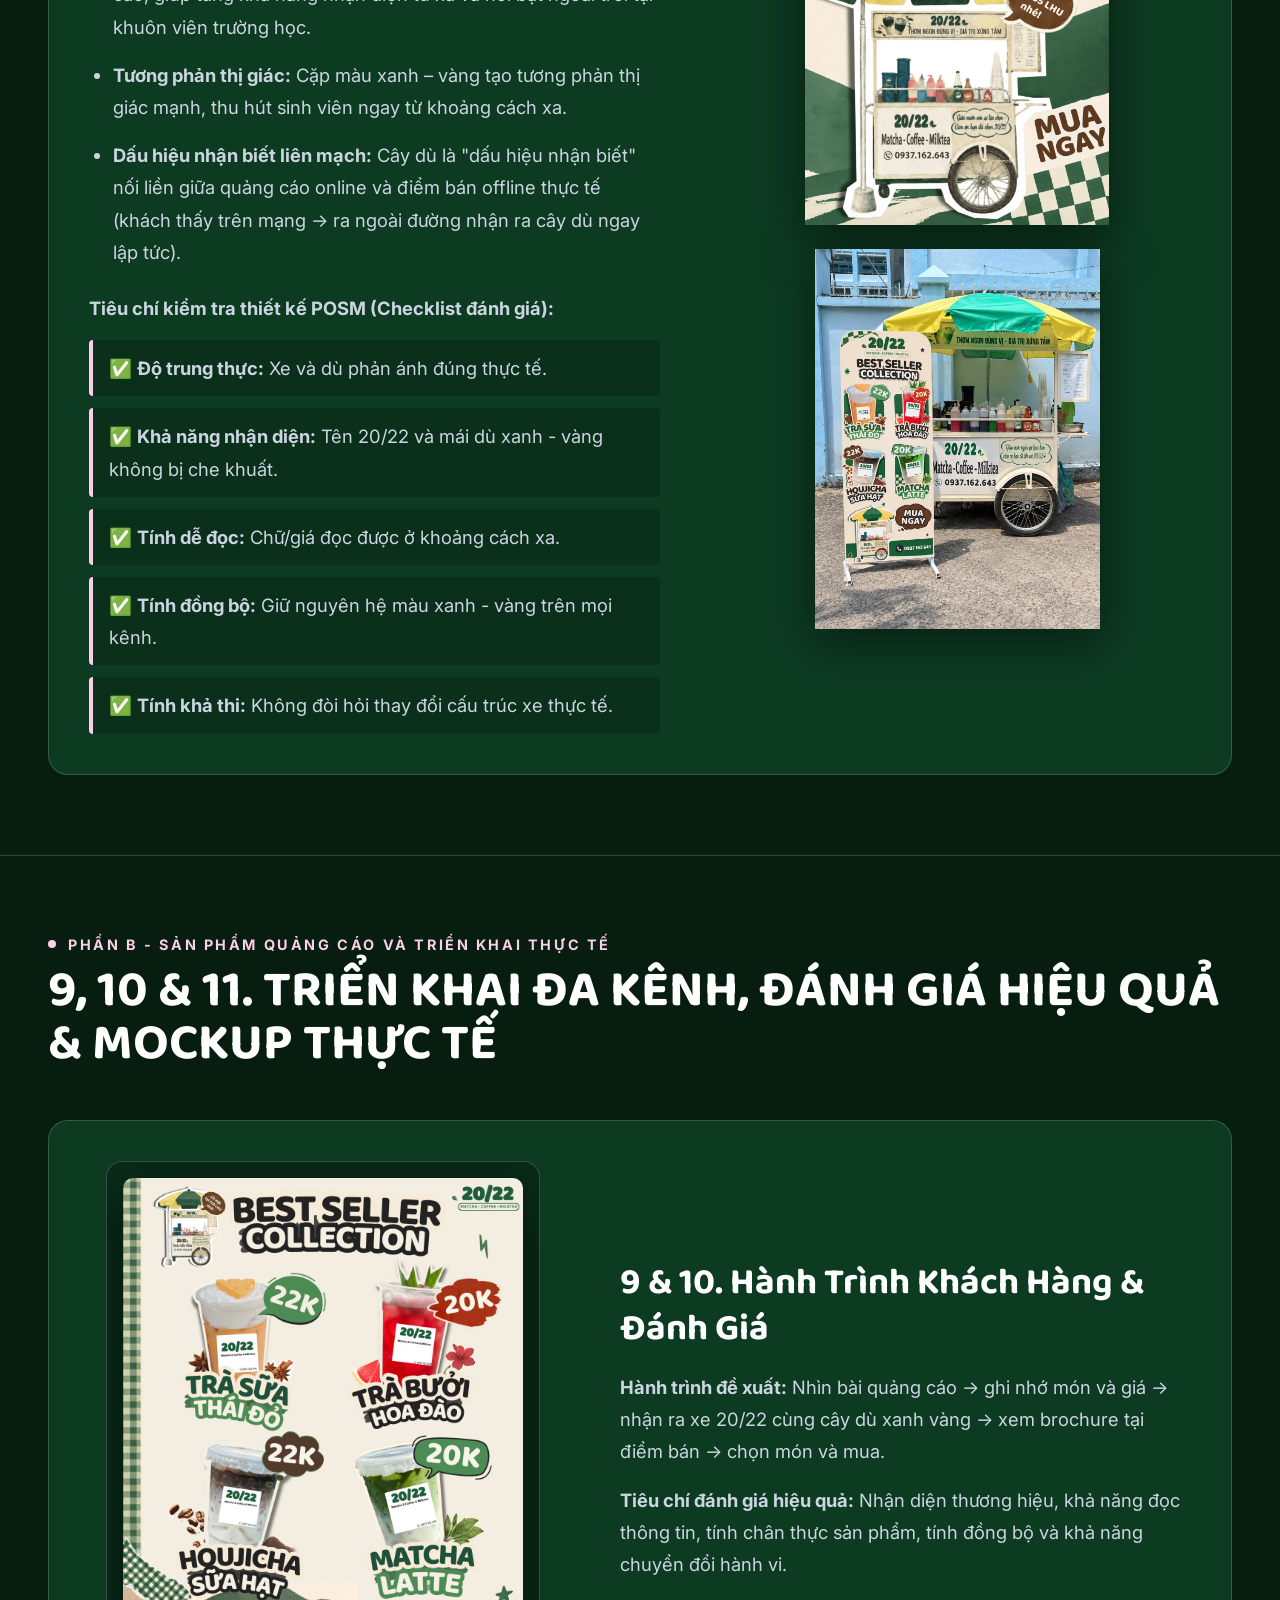
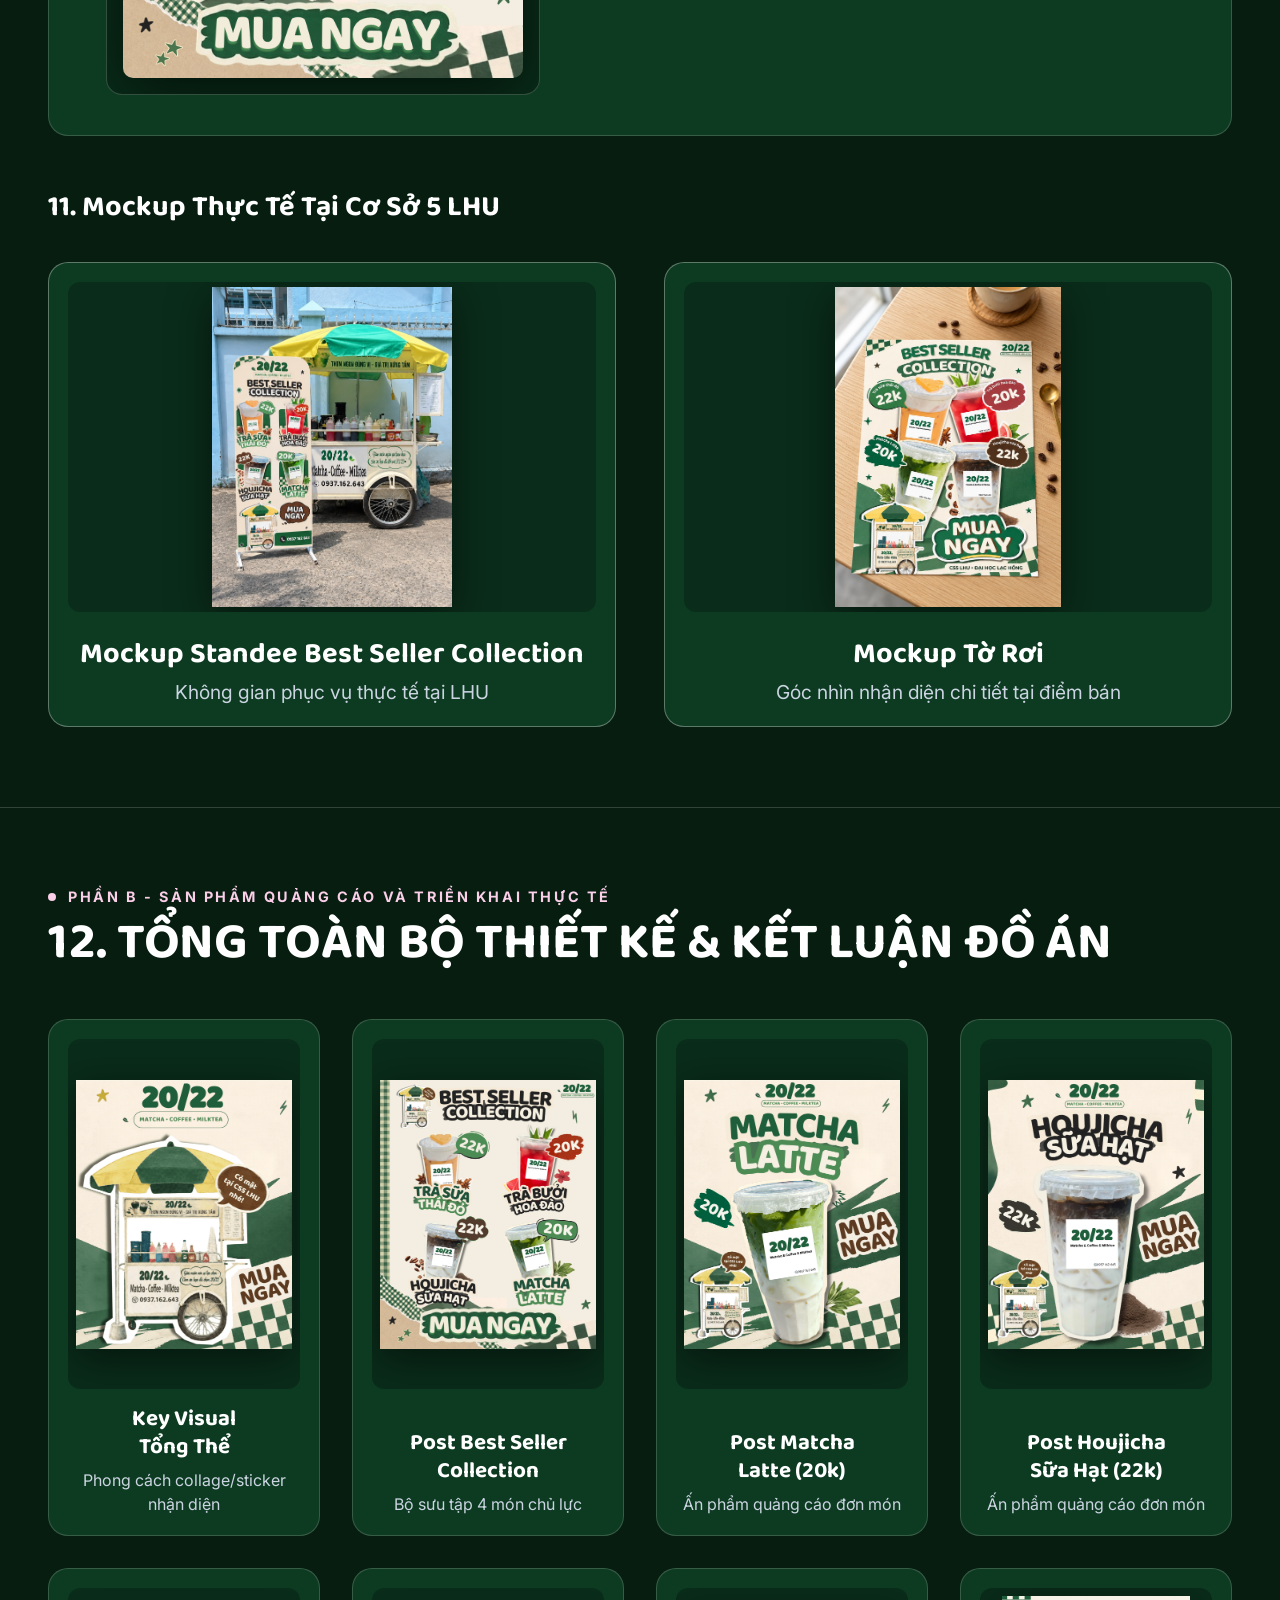
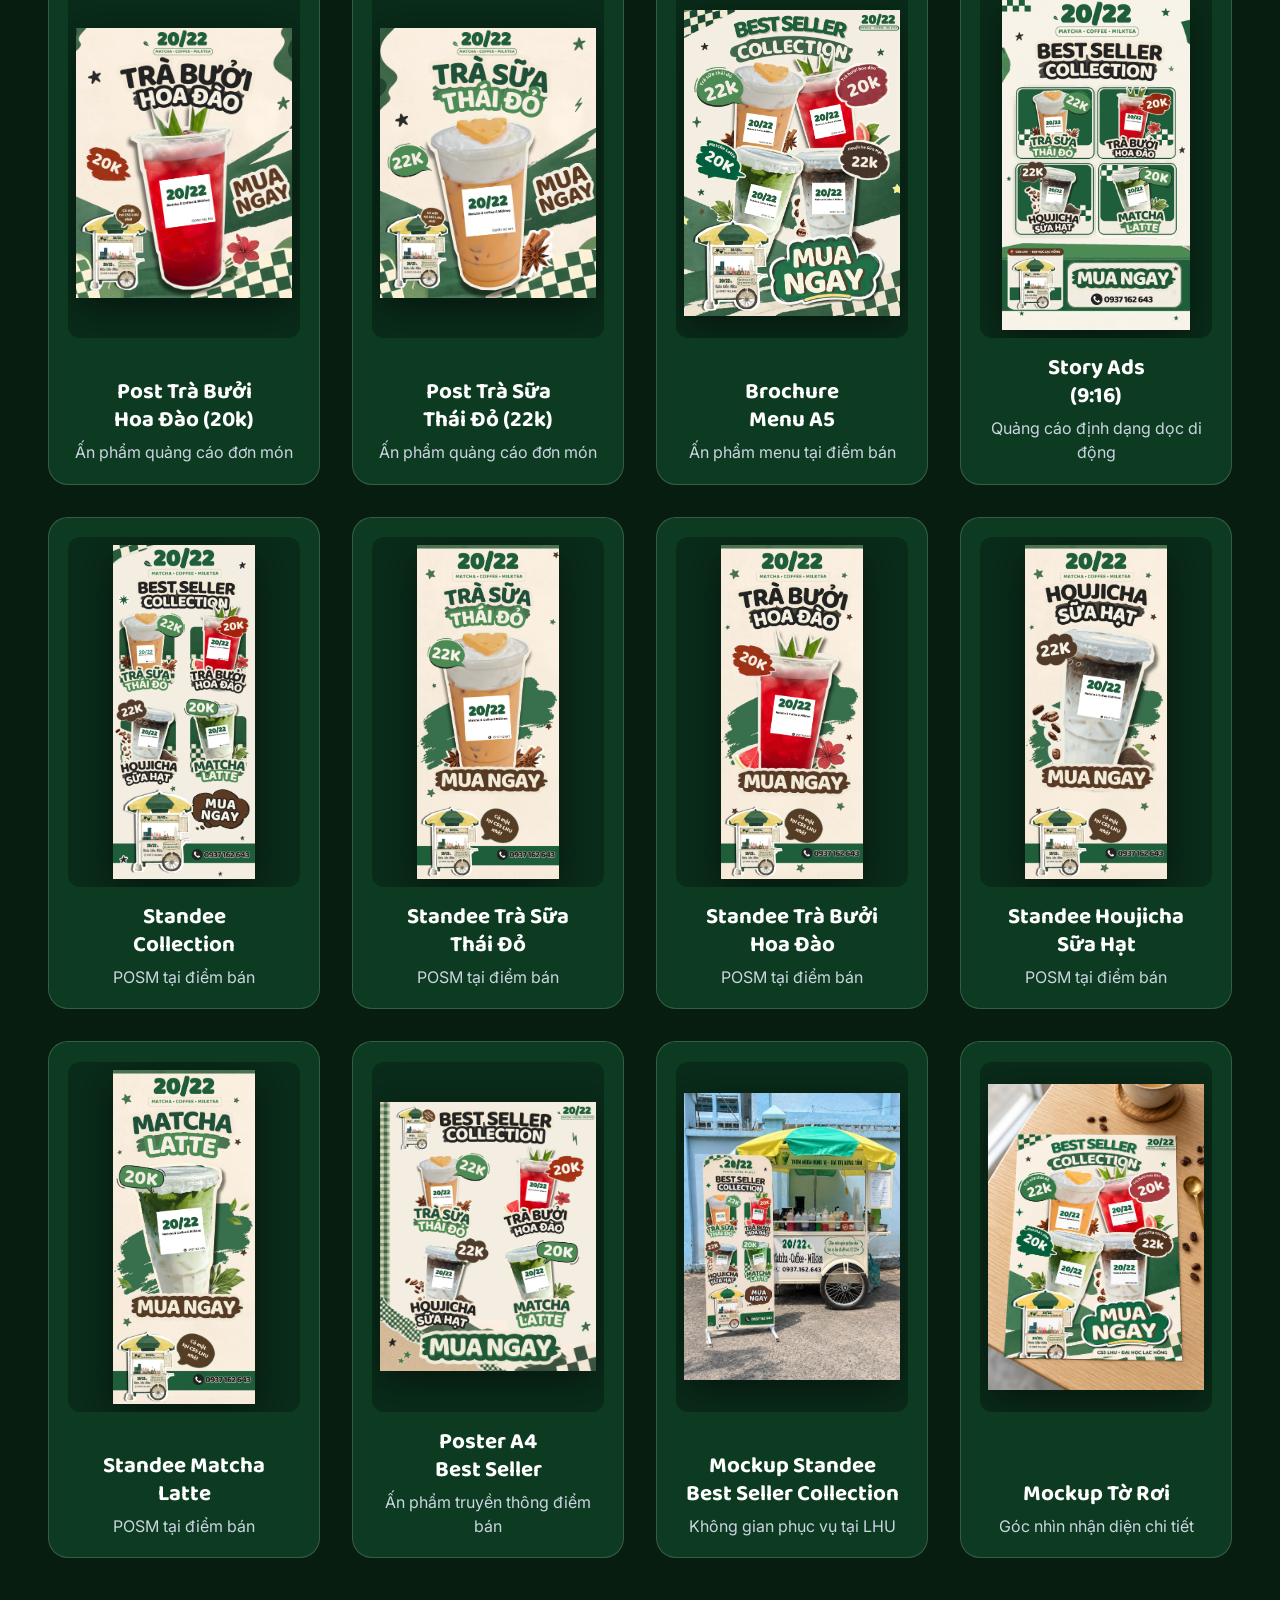
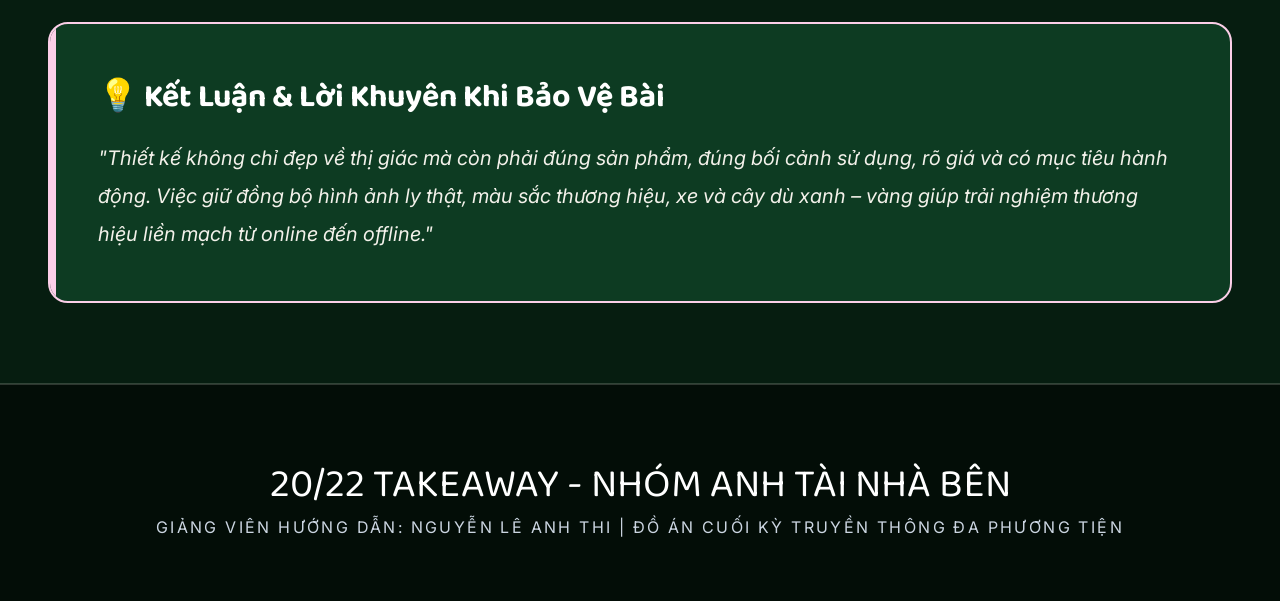
==== commit 45e5f5a2: "Add files via upload" ====
--- a/index.html
+++ b/index.html
@@ -583,7 +583,7 @@
                 </div>
             </div>
 
-            <!-- Mục 8.2 & 8.3: Showcase row with text on left, and 2 symmetric stacked images (Key Visual & Mockup Standee) on right -->
+            <!-- Mục 8.2 & 8.3: Removed inner dark green wrapper boxes, images expanded to fill exact cam frame size -->
             <div class="showcase-row" style="max-width: 1400px; margin: 0 auto; background: var(--surface);">
                 <div class="content-side">
                     <h3>8.2 & 8.3. Phân Tích Sâu "Cây Dù Xanh – Vàng" & Tiêu Chí Đánh Giá POSM</h3>
@@ -602,12 +602,12 @@
                         <li style="margin-bottom: 0rem; padding: 0.75rem 1rem; background: rgba(0,0,0,0.2); border-left: 4px solid var(--accent-pink); border-radius: 4px;">✅ <strong>Tính khả thi:</strong> Không đòi hỏi thay đổi cấu trúc xe thực tế.</li>
                     </ul>
                 </div>
-                <div style="display: flex; flex-direction: column; gap: 1.5rem; justify-content: center; align-items: center;">
-                    <div style="background: rgba(0,0,0,0.25); border-radius: 12px; padding: 0.5rem; border: 1px solid var(--line); width: 100%; display: flex; justify-content: center;">
-                        <img src="assets/images/key-visual.png" alt="Key Visual" class="zoomable" style="max-height: 240px; width: auto; object-fit: contain; border-radius: 8px;">
-                    </div>
-                    <div style="background: rgba(0,0,0,0.25); border-radius: 12px; padding: 0.5rem; border: 1px solid var(--line); width: 100%; display: flex; justify-content: center;">
-                        <img src="assets/images/mockup-standee-xe-day-1.jpg" alt="Mockup Standee Best Seller Collection" class="zoomable" style="max-height: 240px; width: auto; object-fit: contain; border-radius: 8px;">
+                <div style="display: flex; flex-direction: column; gap: 1.5rem; justify-content: center; align-items: center; width: 100%;">
+                    <div style="width: 100%; display: flex; justify-content: center; align-items: center;">
+                        <img src="assets/images/key-visual.png" alt="Key Visual" class="zoomable" style="width: 100%; max-height: 380px; object-fit: contain; border-radius: 12px; filter: drop-shadow(0 12px 25px rgba(0,0,0,0.5)); cursor: pointer; display: block;">
+                    </div>
+                    <div style="width: 100%; display: flex; justify-content: center; align-items: center;">
+                        <img src="assets/images/mockup-standee-xe-day-1.jpg" alt="Mockup Standee Best Seller Collection" class="zoomable" style="width: 100%; max-height: 380px; object-fit: contain; border-radius: 12px; filter: drop-shadow(0 12px 25px rgba(0,0,0,0.5)); cursor: pointer; display: block;">
                     </div>
                 </div>
             </div>
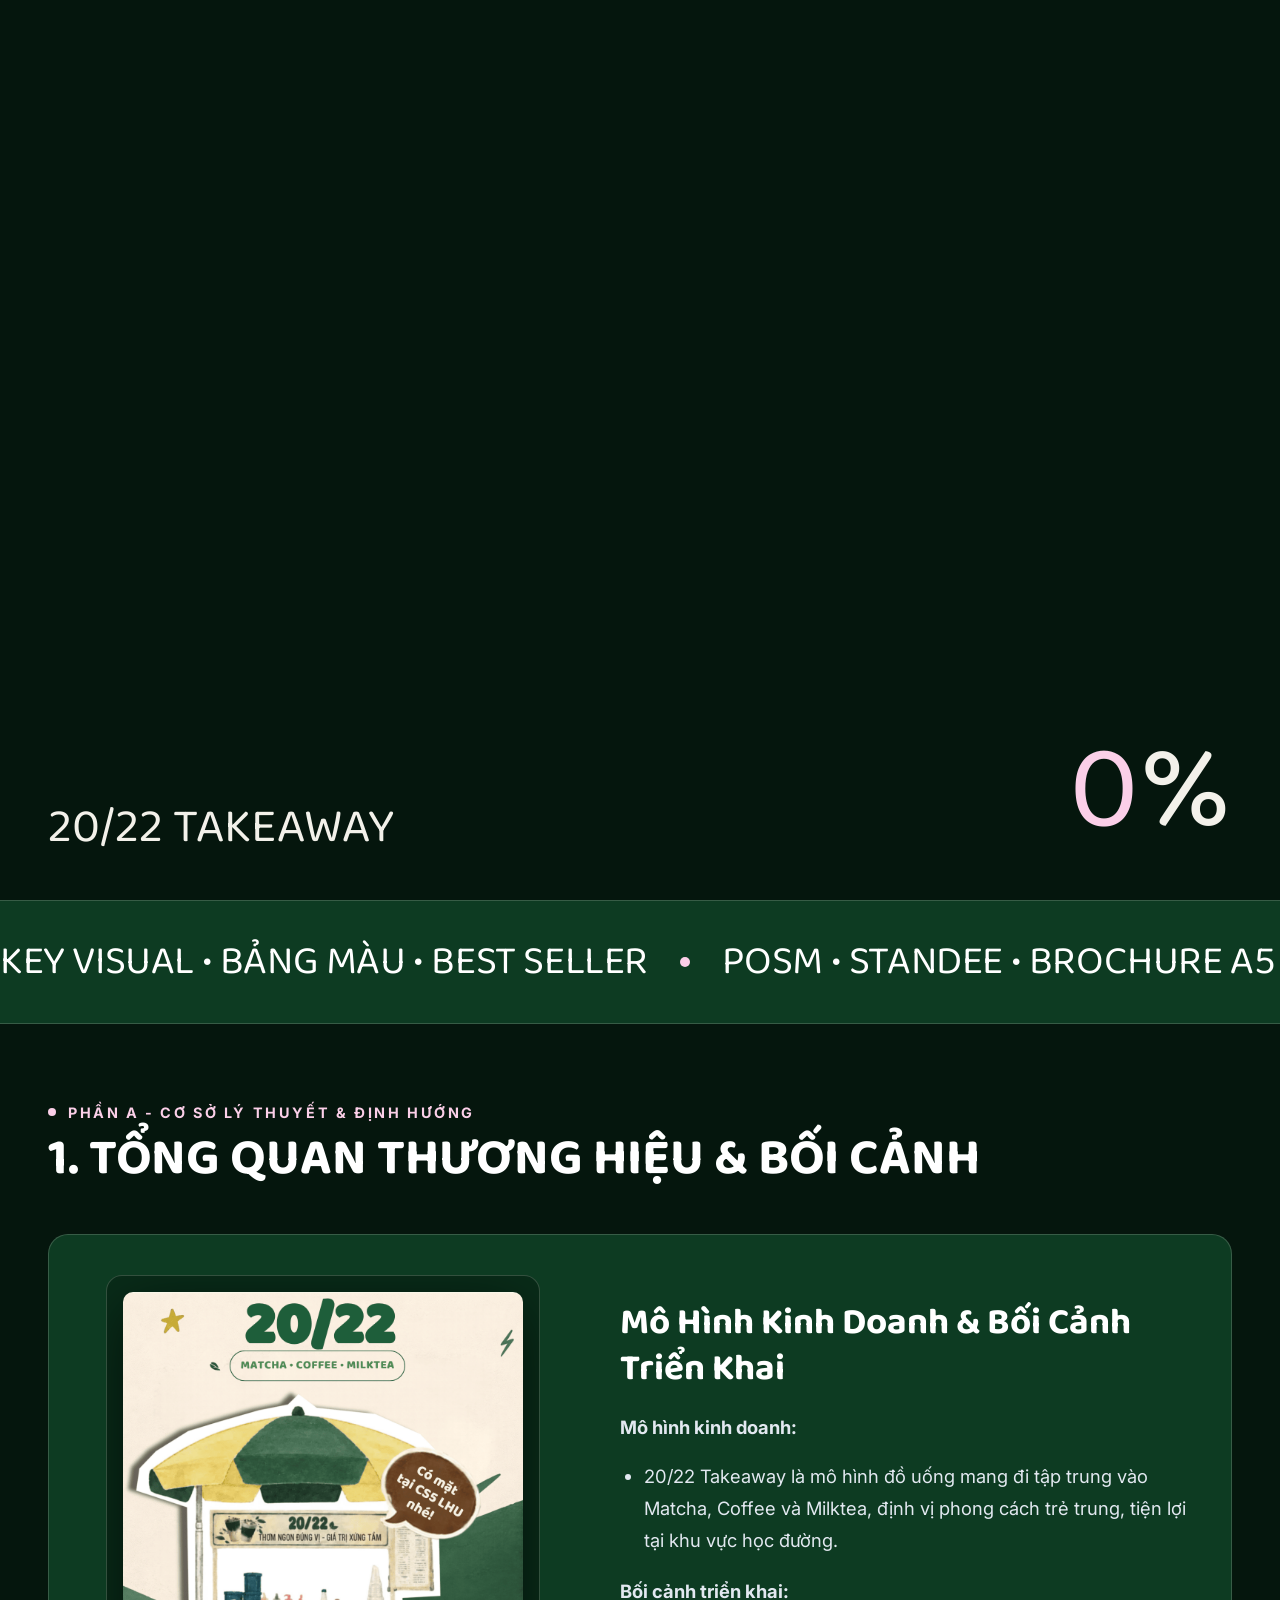
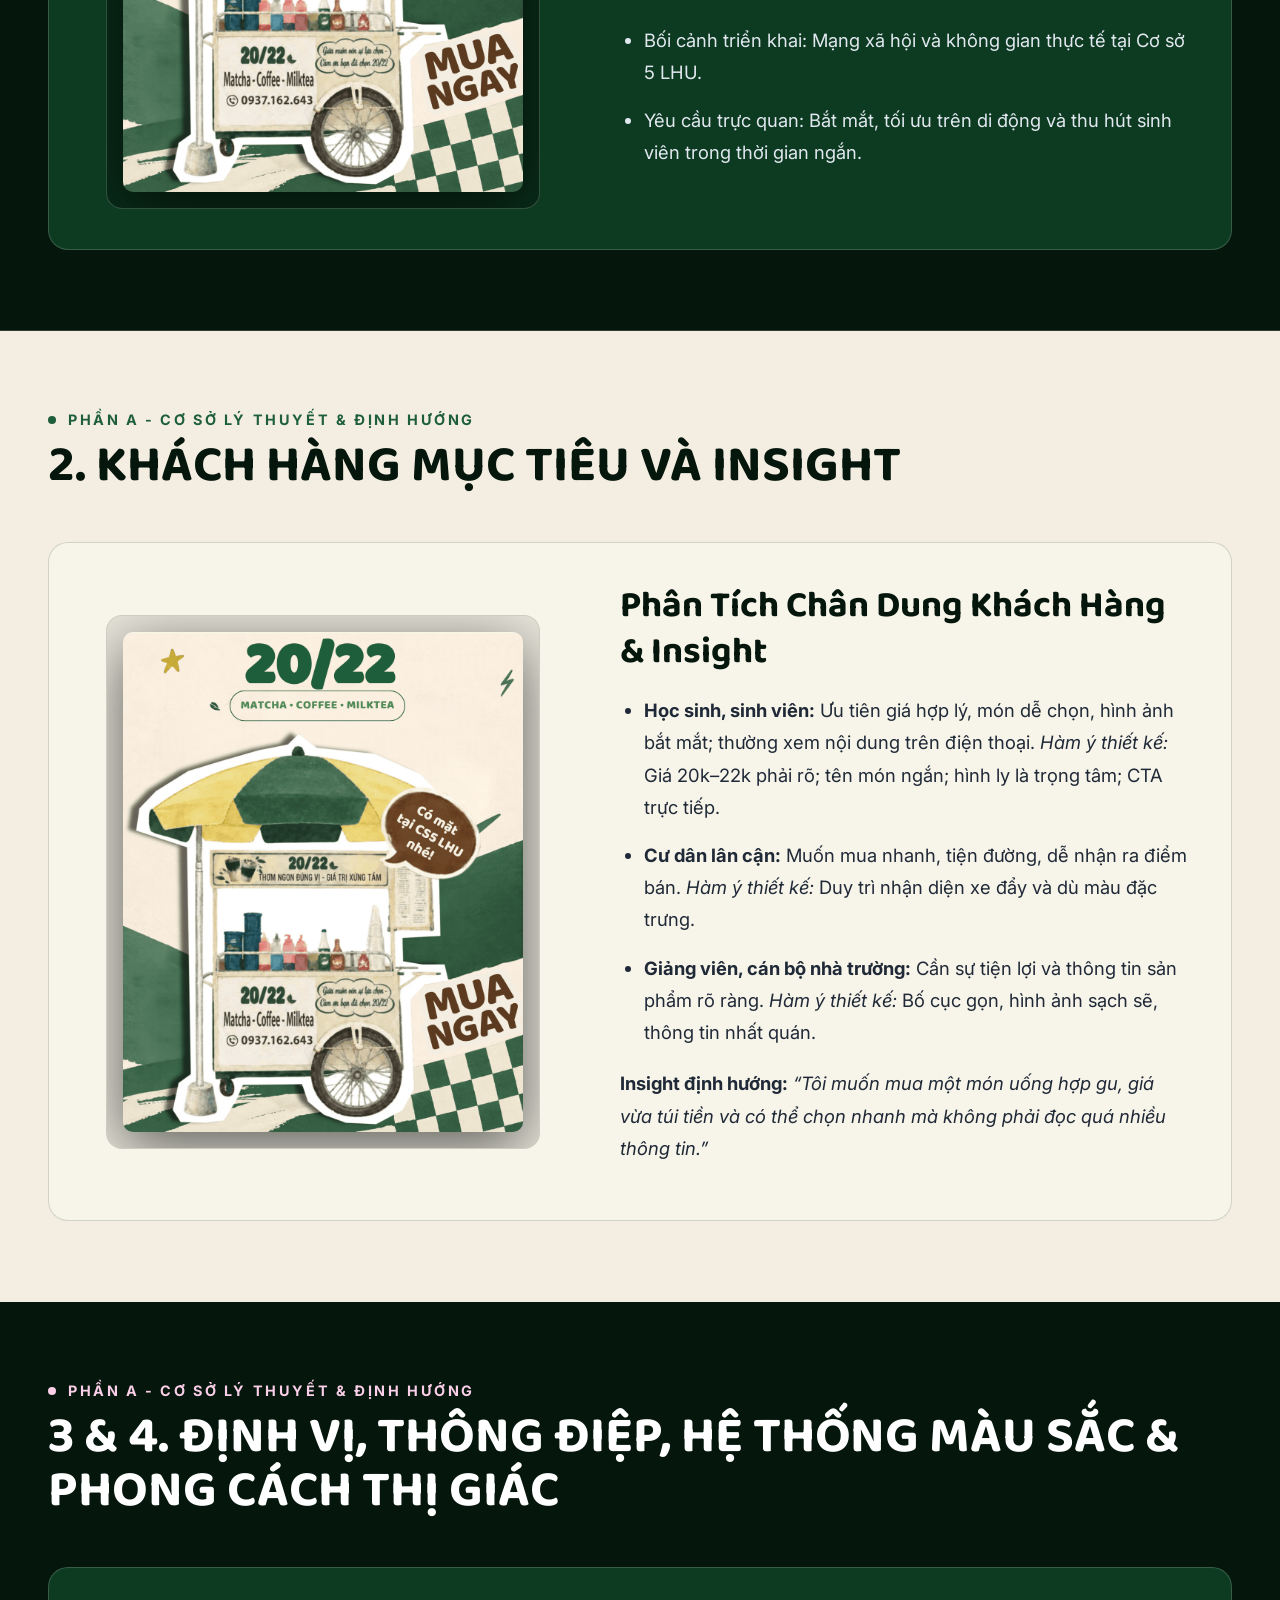
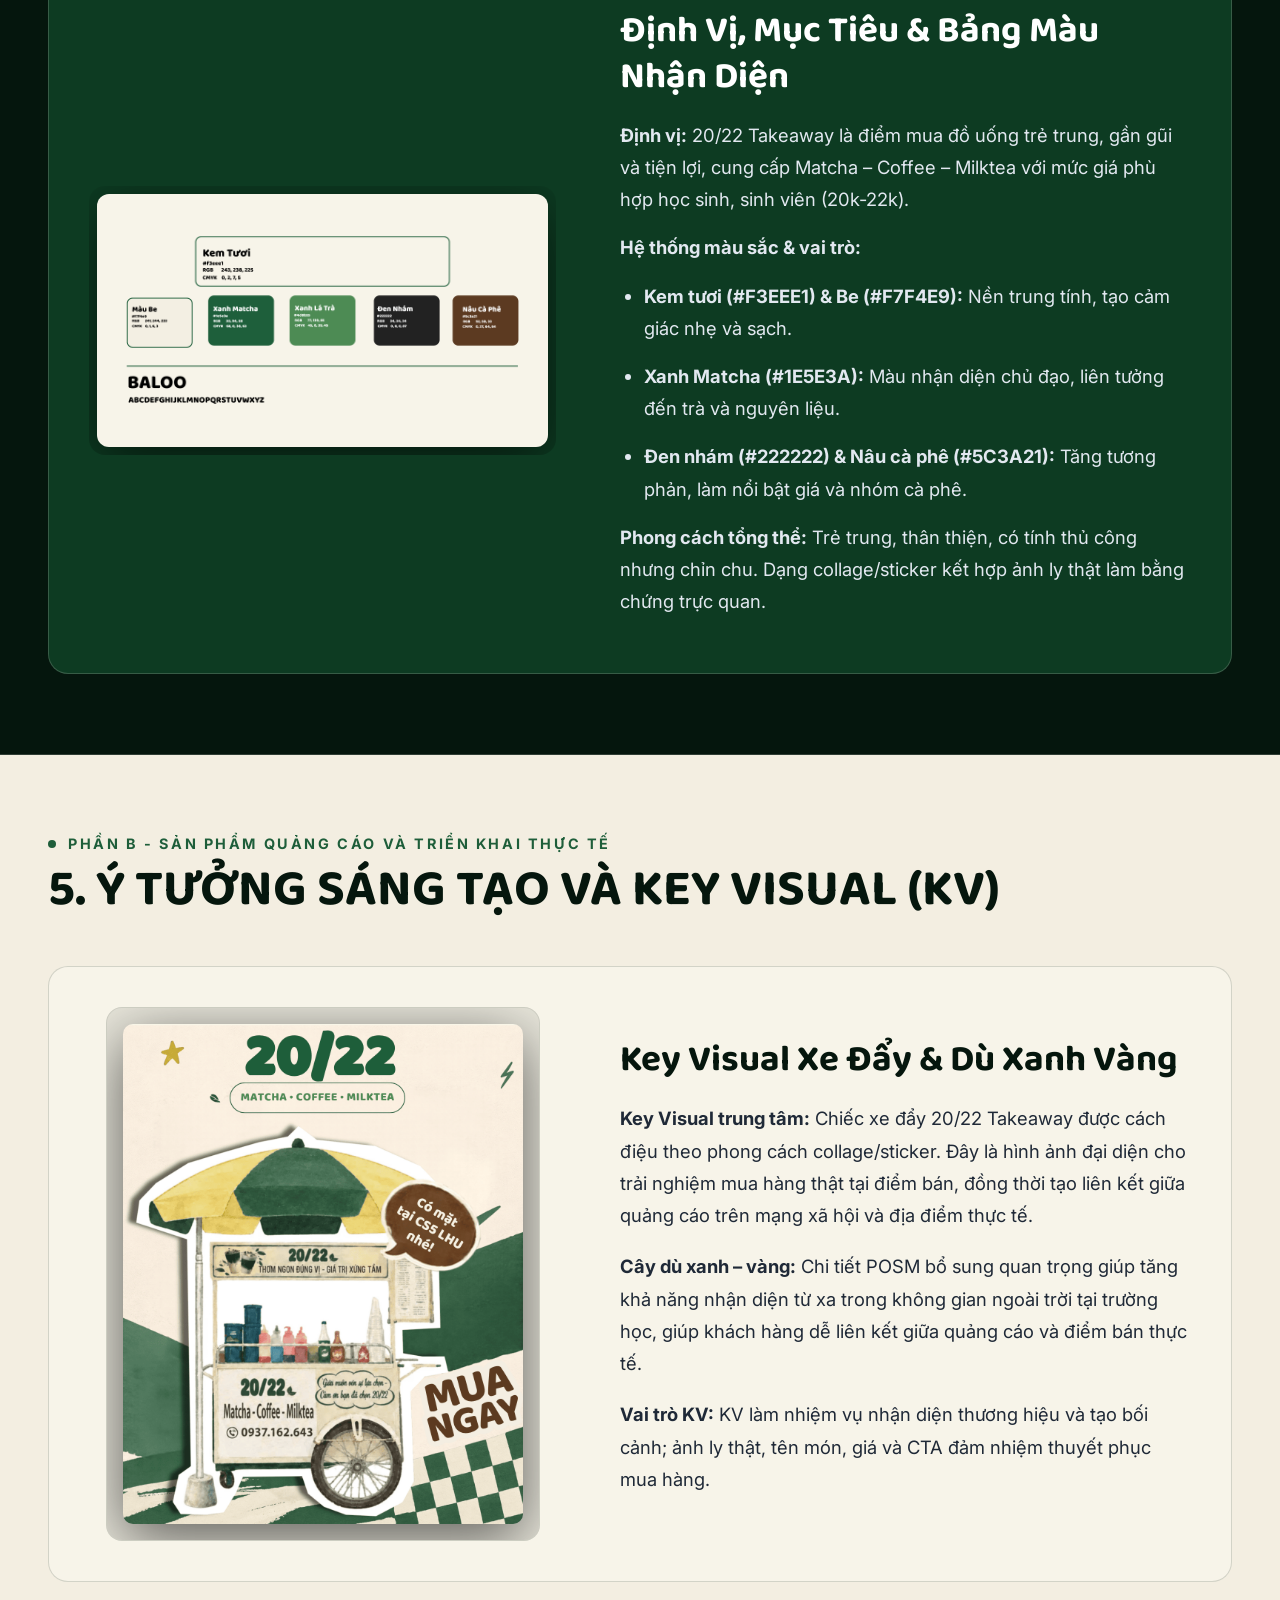
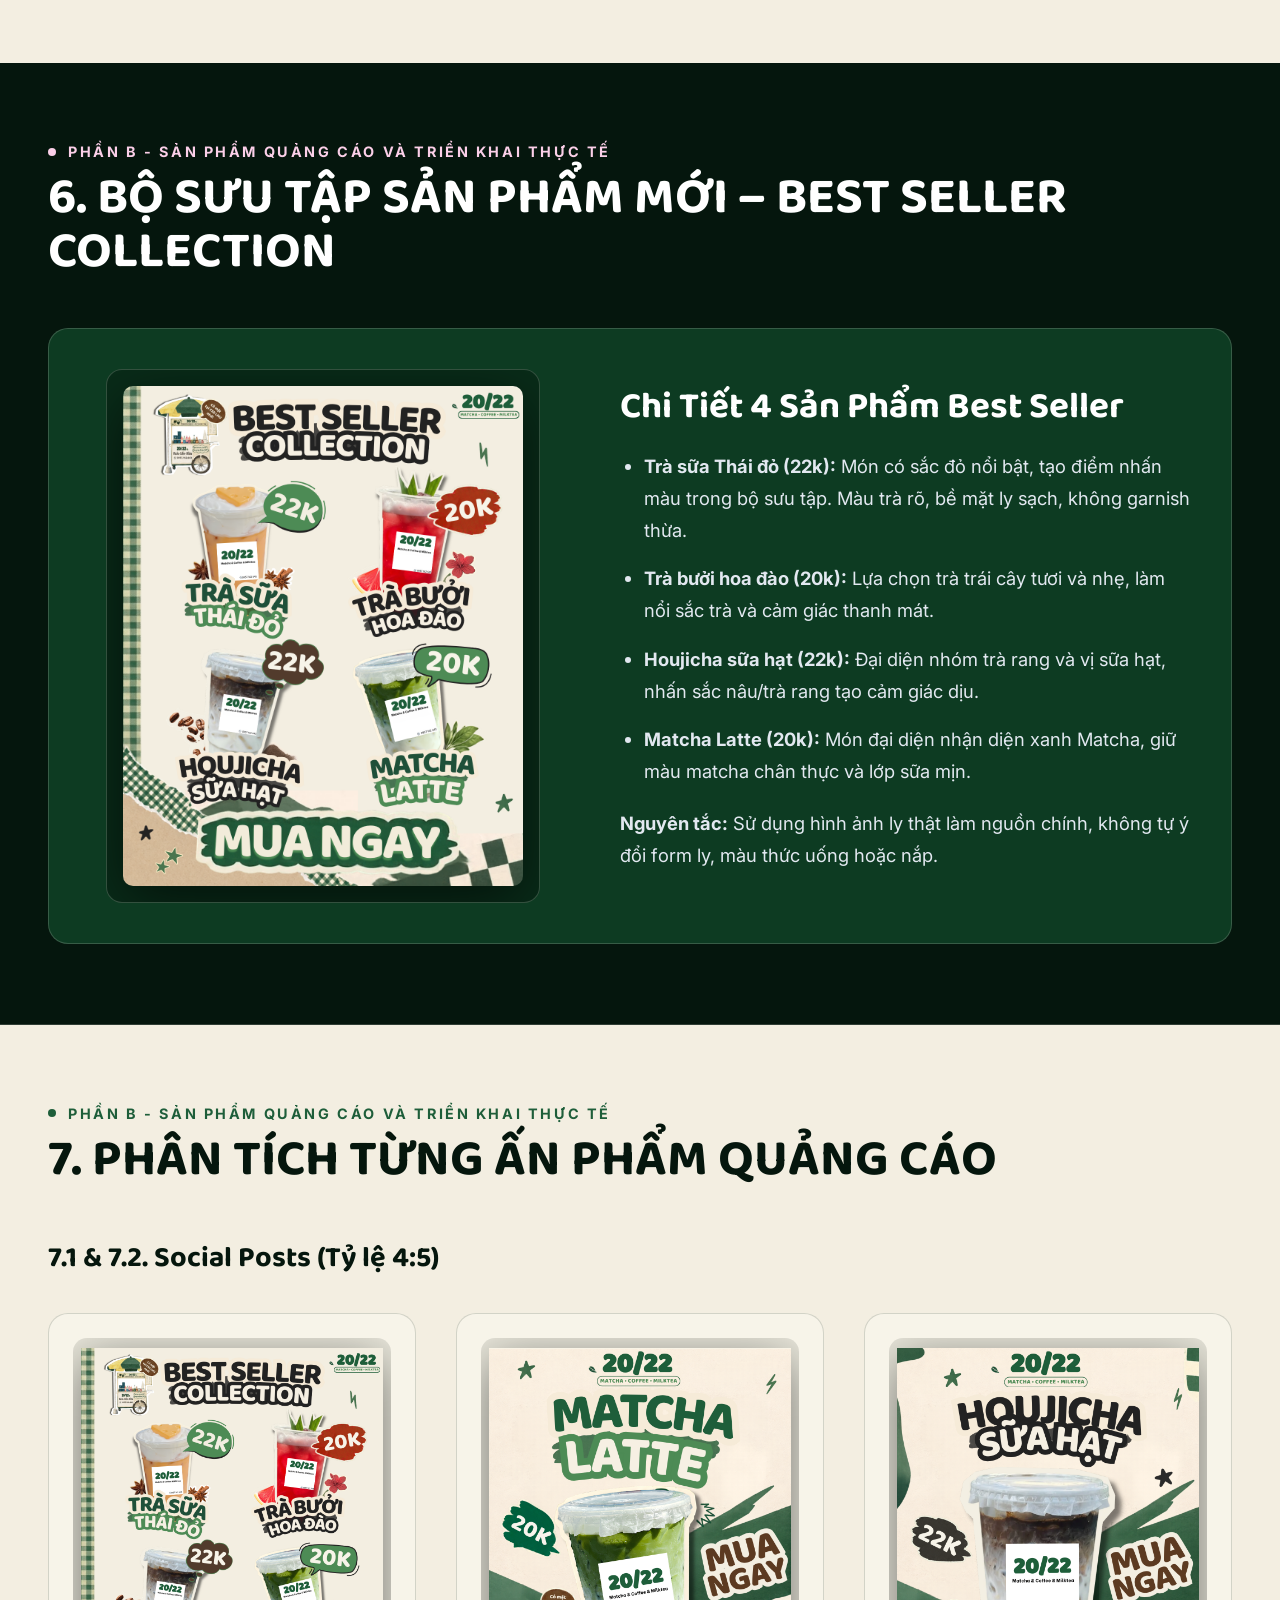
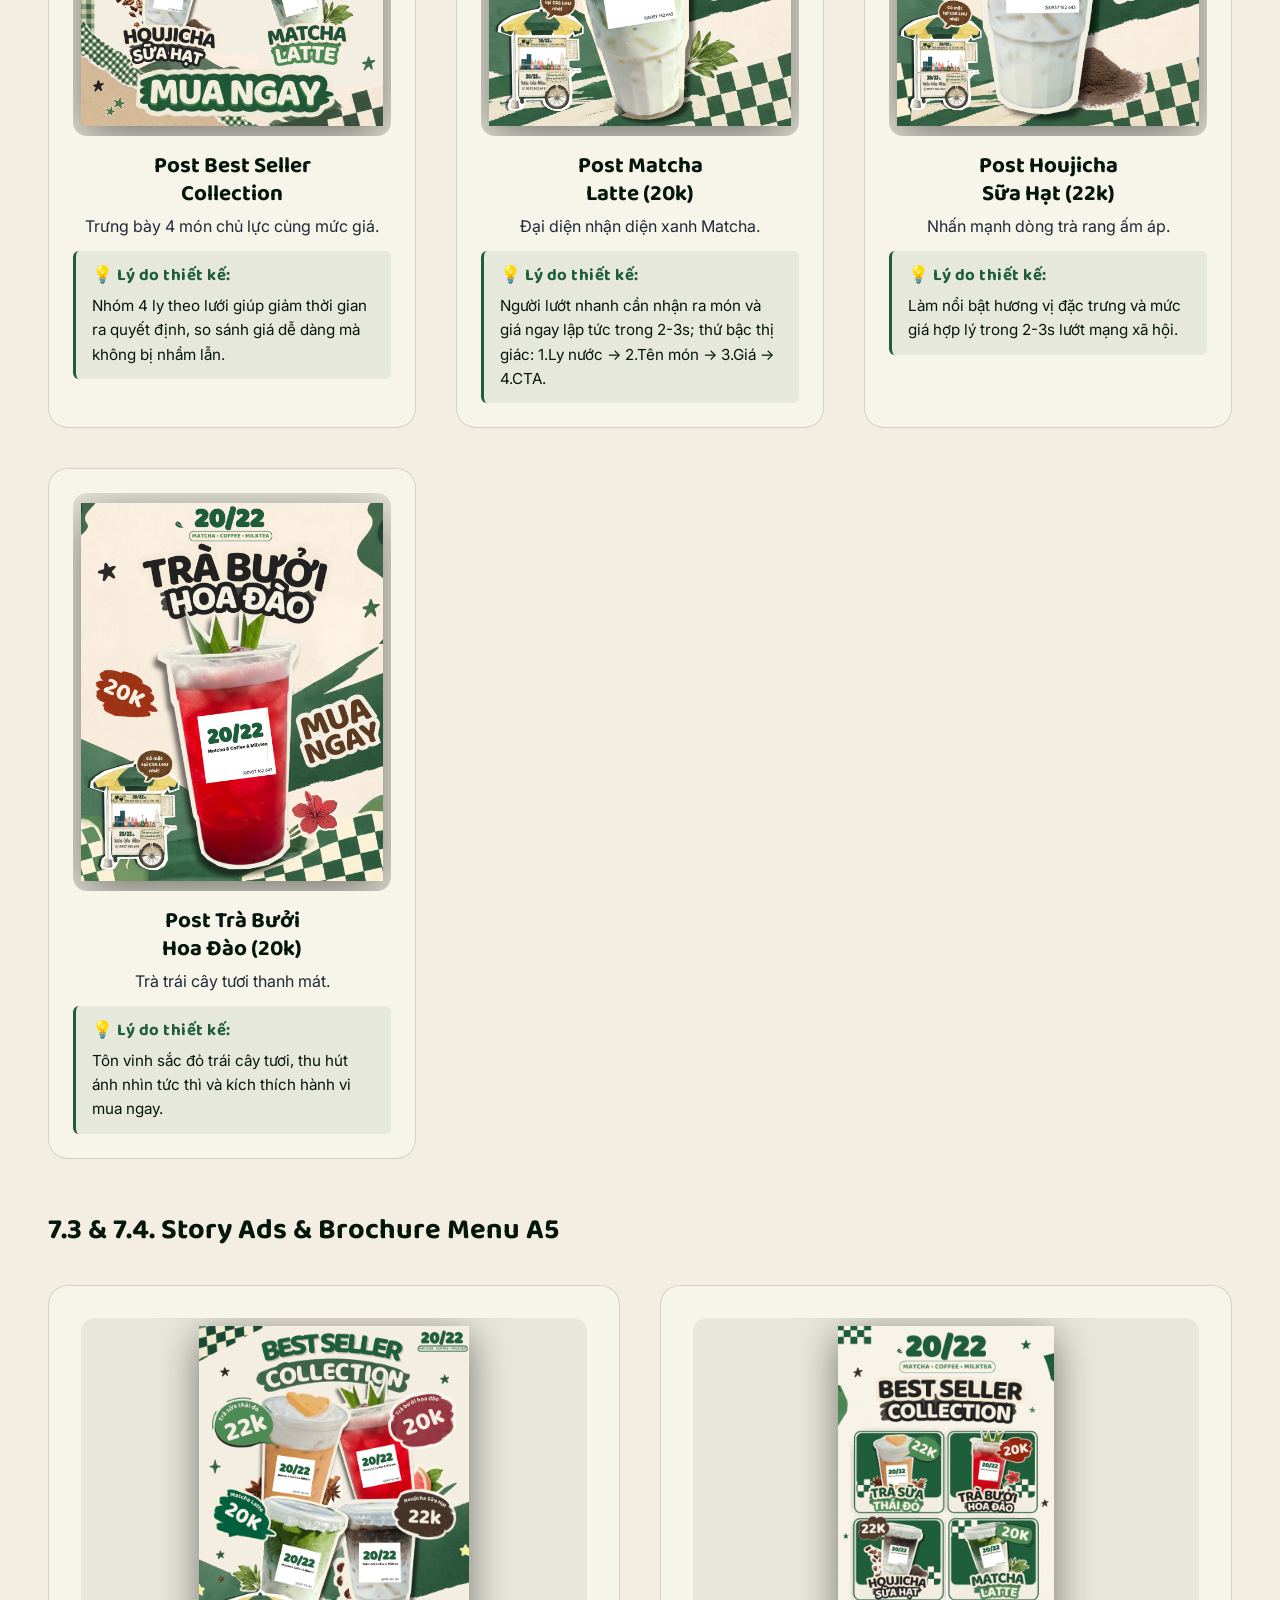
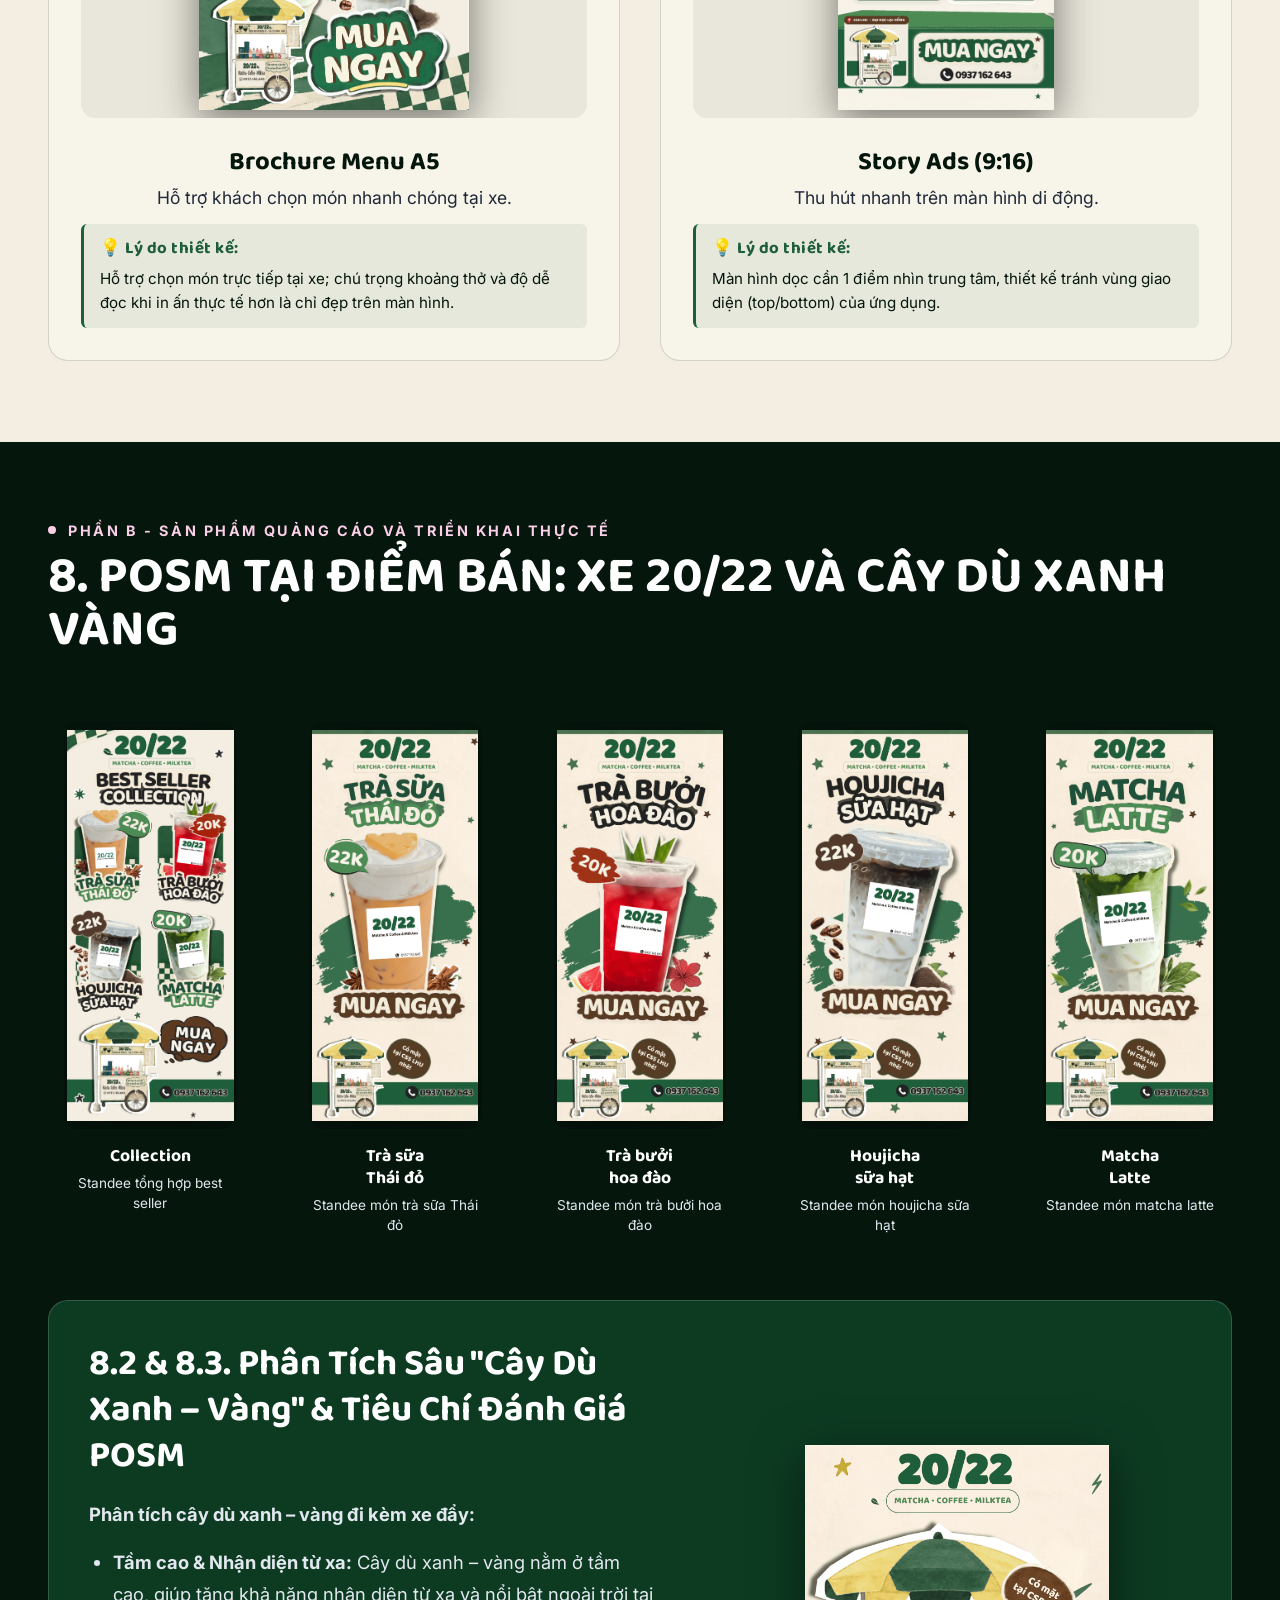
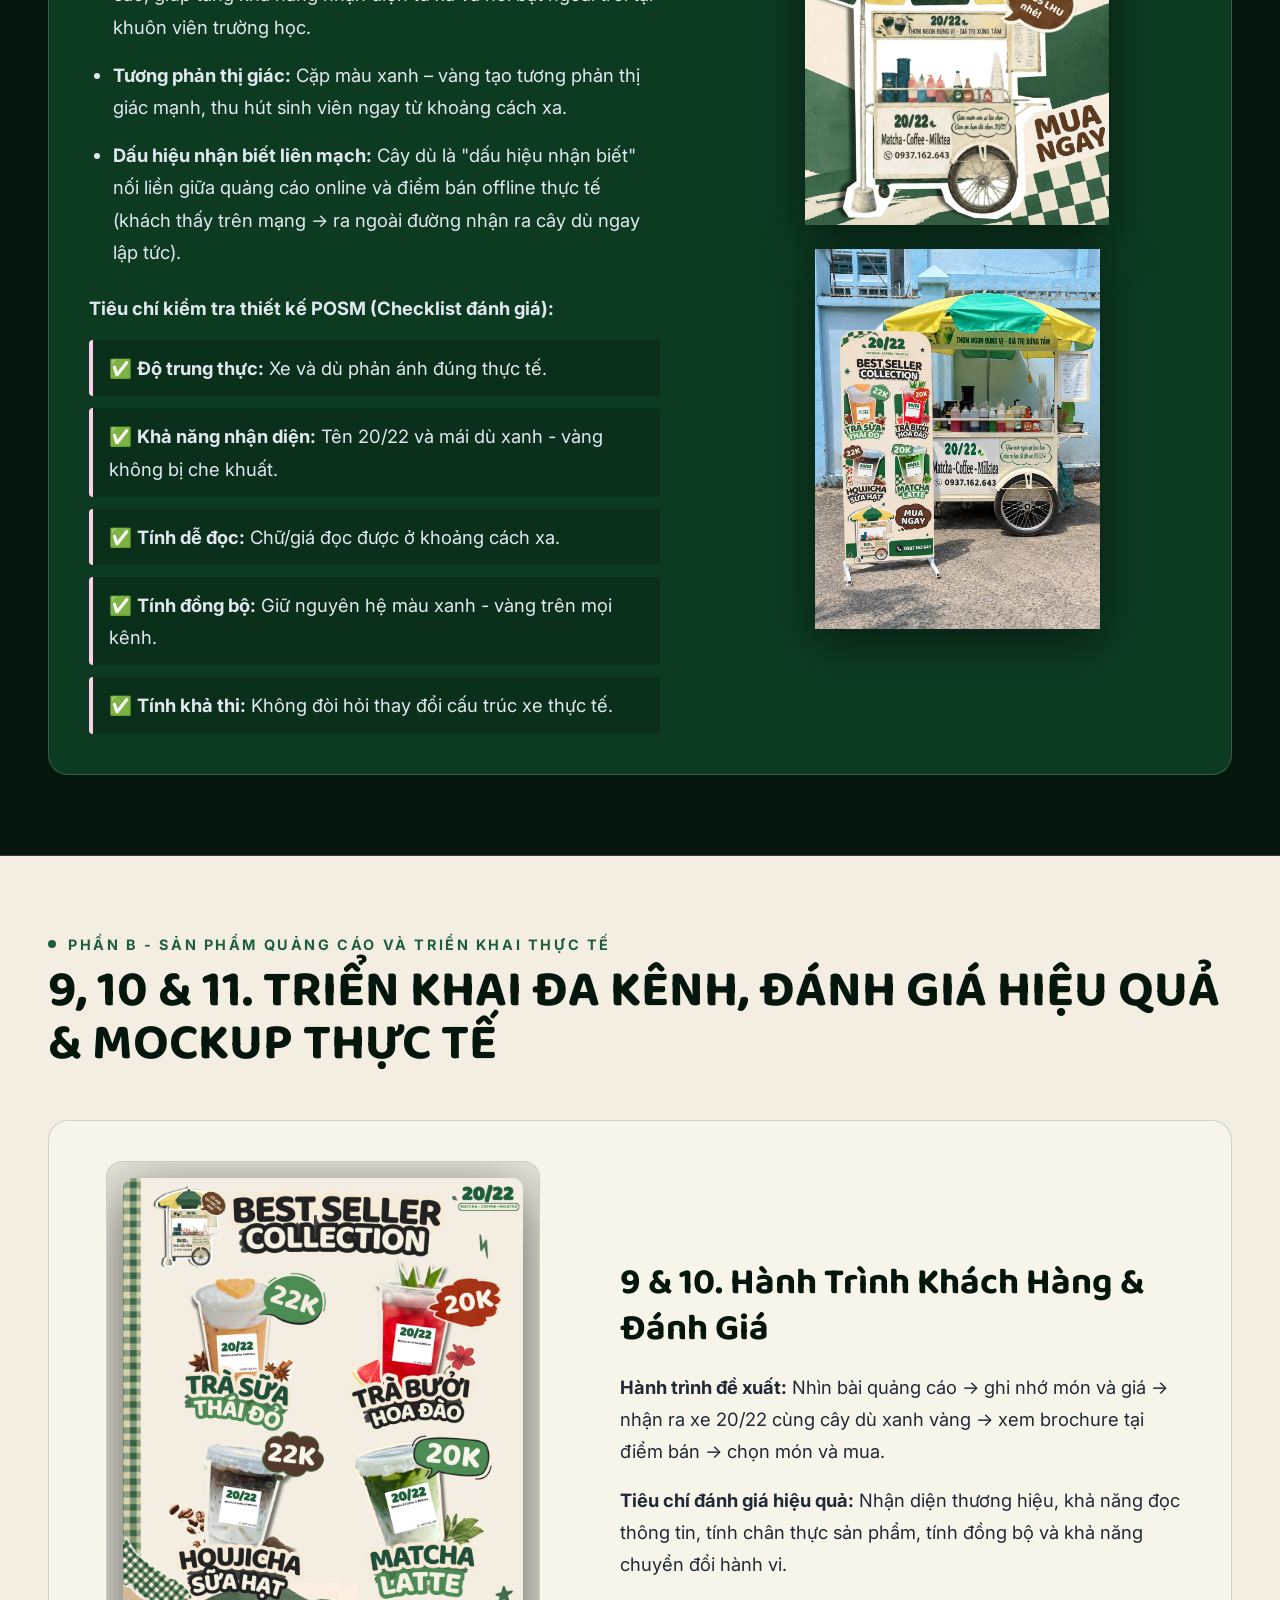
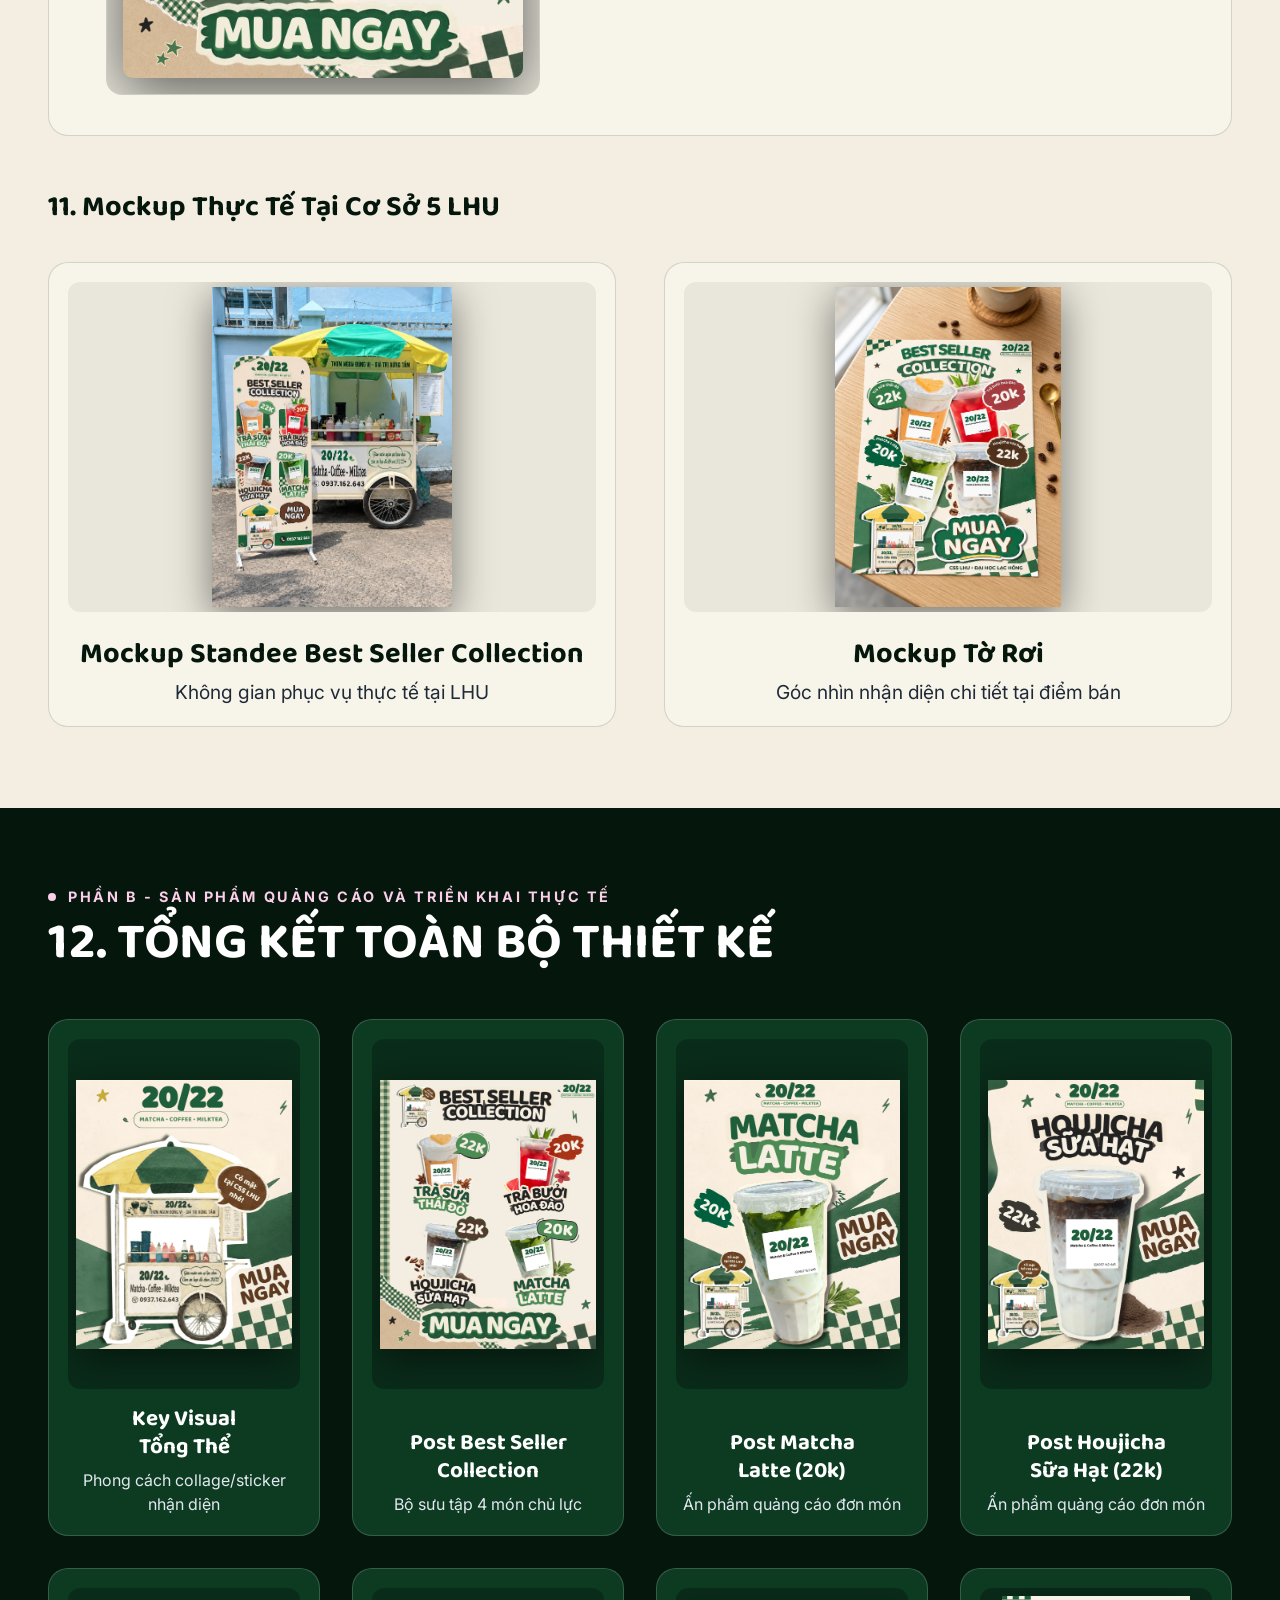
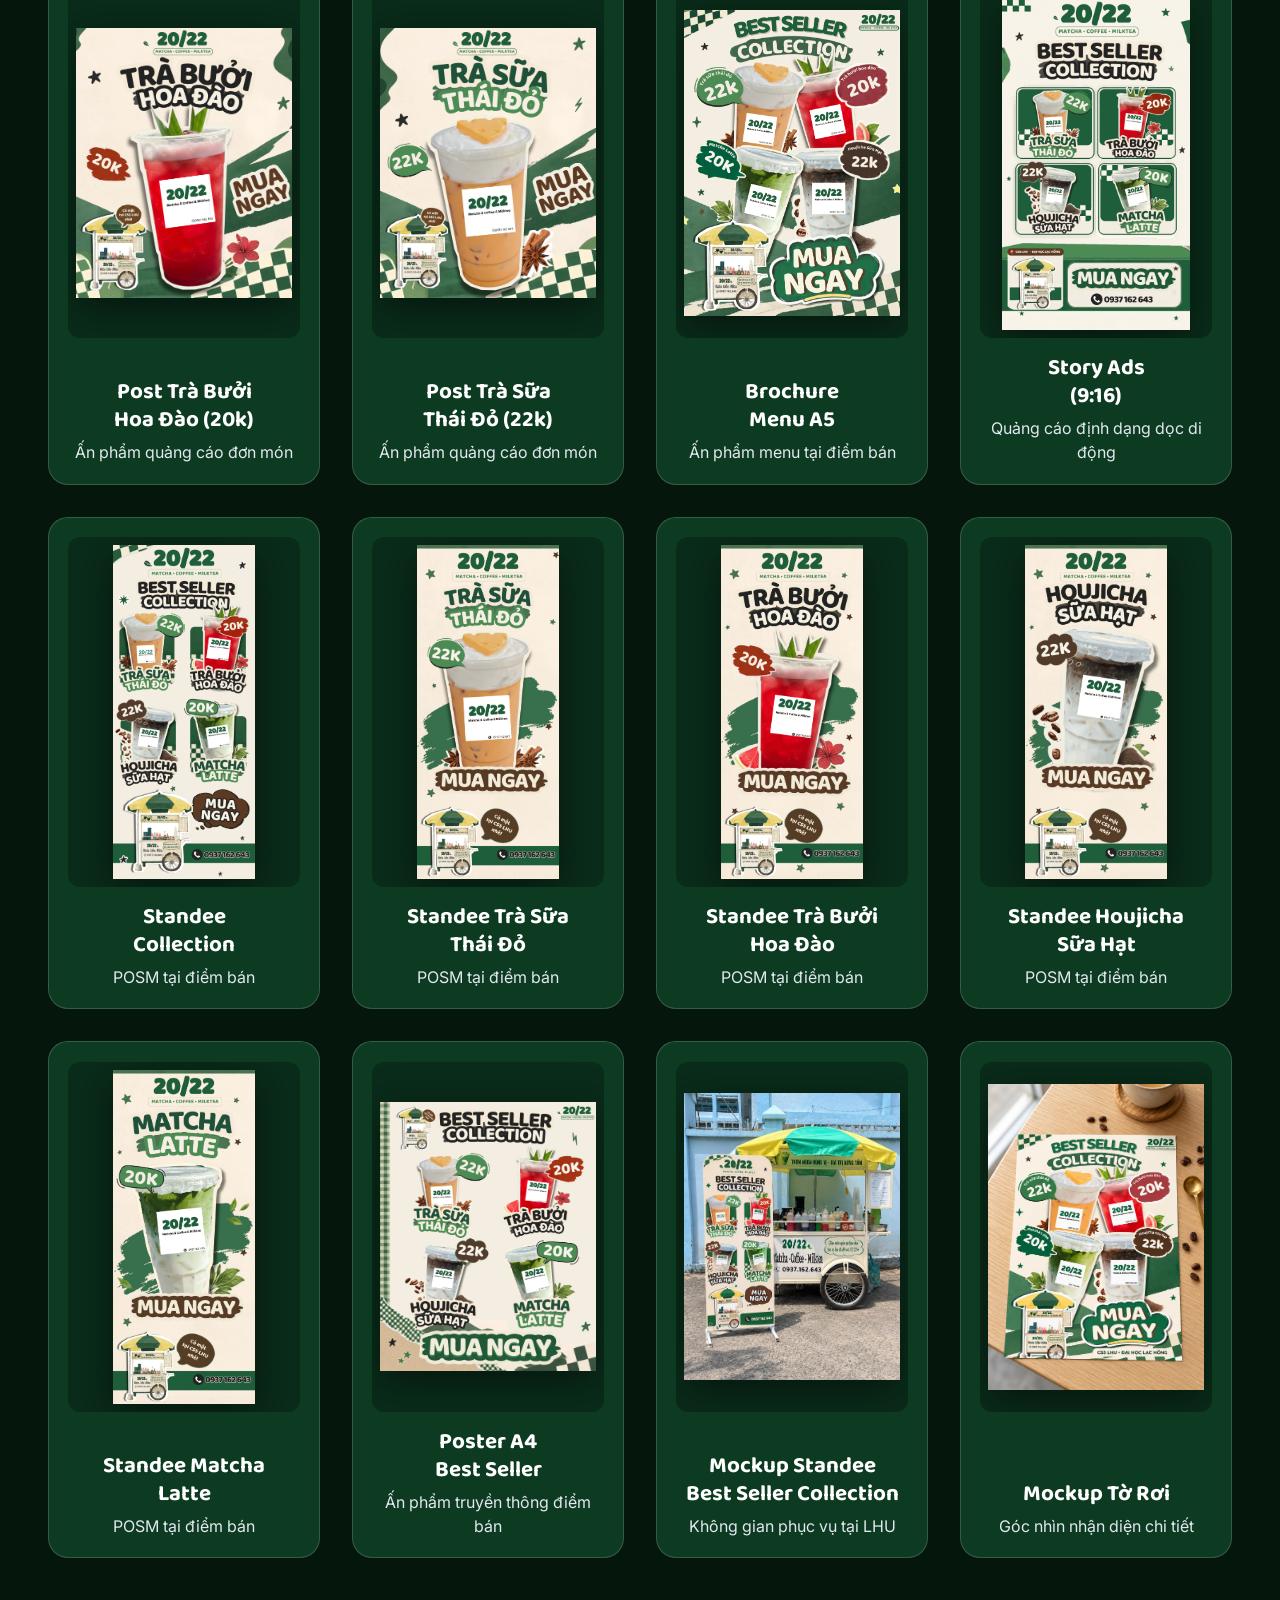
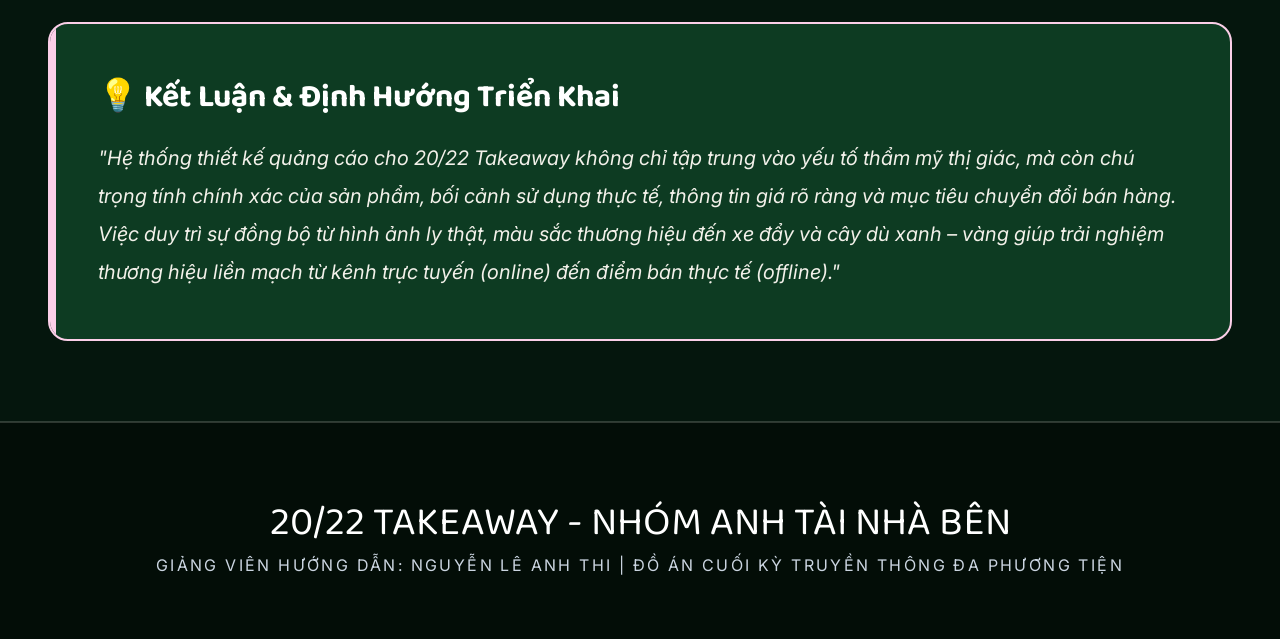
==== commit 747c4856: "Add files via upload" ====
--- a/index.html
+++ b/index.html
@@ -86,6 +86,91 @@
 
         main { position: relative; width: 100%; overflow-x: hidden; }
 
+        /* Alternating Section Colors (Vấn đề 2: Xen kẽ màu kem và xanh matcha, đổi màu chữ tương phản cao) */
+        section { 
+            padding: var(--section) var(--gutter); 
+            border-bottom: 1px solid var(--line); 
+            transition: background 0.3s, color 0.3s;
+        }
+        
+        /* Mặc định / Xanh matcha sections */
+        section.matcha-theme {
+            background: #05160D;
+            color: #f3f1ea;
+        }
+        section.matcha-theme .showcase-row,
+        section.matcha-theme .asset-card,
+        section.matcha-theme .pinterest-card,
+        section.matcha-theme .mockup-item-framed {
+            background: #0D3B22;
+            color: #f3f1ea;
+            border-color: rgba(243, 241, 234, 0.18);
+        }
+        section.matcha-theme .content-side h3,
+        section.matcha-theme .section-title,
+        section.matcha-theme .asset-name {
+            color: #ffffff;
+        }
+        section.matcha-theme .content-side p,
+        section.matcha-theme .content-side li,
+        section.matcha-theme .asset-info {
+            color: #e2e8f0;
+        }
+        section.matcha-theme .design-rationale {
+            background: rgba(255, 255, 255, 0.08);
+            color: #f8fafc;
+            border-left: 3px solid var(--accent-pink);
+        }
+        section.matcha-theme .design-rationale strong {
+            color: #fbcfe8;
+        }
+
+        /* Xen kẽ: Theme màu Kem / Be */
+        section.cream-theme {
+            background: #F3EEE1;
+            color: #05160D;
+        }
+        section.cream-theme .showcase-row,
+        section.cream-theme .asset-card,
+        section.cream-theme .pinterest-card,
+        section.cream-theme .mockup-item-framed {
+            background: #F7F4E9;
+            color: #05160D;
+            border-color: rgba(5, 22, 13, 0.15);
+        }
+        section.cream-theme .eyebrow {
+            color: #1E5E3A;
+        }
+        section.cream-theme .eyebrow-dot {
+            background: #1E5E3A;
+        }
+        section.cream-theme .content-side h3,
+        section.cream-theme .section-title,
+        section.cream-theme .asset-name {
+            color: #05160D;
+        }
+        section.cream-theme .content-side p,
+        section.cream-theme .content-side li,
+        section.cream-theme .asset-info {
+            color: #1f2937;
+        }
+        section.cream-theme .design-rationale {
+            background: rgba(30, 94, 58, 0.08);
+            color: #05160D;
+            border-left: 3px solid #1E5E3A;
+        }
+        section.cream-theme .design-rationale strong {
+            color: #1E5E3A;
+        }
+        section.cream-theme .image-side,
+        section.cream-theme .ratio-4-5,
+        section.cream-theme .ratio-a5-compact,
+        section.cream-theme .ratio-mockup-tight,
+        section.cream-theme .pinterest-img-wrap {
+            background: rgba(5, 22, 13, 0.06);
+            border-color: rgba(5, 22, 13, 0.12);
+        }
+
         /* Hero Section */
         .hero {
             position: relative; display: flex; flex-direction: column; justify-content: center; min-height: 100svh;
@@ -95,9 +180,9 @@
             display: grid; grid-template-columns: 1.1fr 0.9fr; gap: 4rem; align-items: center; z-index: 20; position: relative; max-width: 1400px; margin: 0 auto; width: 100%;
         }
         .hero-text h1 {
-            font-family: var(--font-display); font-size: clamp(3.2rem, 6vw, 6rem); line-height: 1.1; color: #fff;
-        }
-        .hero-text h1 span { color: var(--accent-pink); }
+            font-family: var(--font-display); font-size: clamp(3rem, 5vw, 5.5rem); line-height: 1.15; color: #fff;
+        }
+        .hero-text h1 span { color: var(--accent-pink); display: block; }
         .hero-img-box {
             display: flex; justify-content: center; align-items: center; background: rgba(0,0,0,0.25);
             border-radius: 20px; border: 1px solid var(--line); padding: 1rem; backdrop-filter: blur(10px); width: fit-content; margin: 0 auto;
@@ -118,29 +203,28 @@
         .marquee-dot { width: 0.6rem; height: 0.6rem; border-radius: 9999px; background: var(--accent-pink); margin-inline: 2rem; }
         @keyframes marquee { from { transform: translateX(0); } to { transform: translateX(-50%); } }
 
-        section { padding: var(--section) var(--gutter); border-bottom: 1px solid var(--line); background: rgba(13, 59, 34, 0.2); }
         .section-header { margin-bottom: 3rem; max-width: 1400px; margin-inline: auto; }
         .eyebrow {
             display: flex; align-items: center; gap: 0.75rem; font-size: 0.9rem; font-weight: 700; text-transform: uppercase; letter-spacing: 0.18em; color: var(--accent-pink); margin-bottom: 0.75rem;
         }
         .eyebrow-dot { width: 0.5rem; height: 0.5rem; border-radius: 9999px; background: var(--accent-pink); }
         .section-title {
-            font-family: var(--font-display); font-size: clamp(2.2rem, 4vw, 3.5rem); text-transform: uppercase; line-height: 1.05; color: #fff;
+            font-family: var(--font-display); font-size: clamp(2.2rem, 4vw, 3.5rem); text-transform: uppercase; line-height: 1.05;
         }
 
         /* Showcase Layout */
         .showcase-row {
             display: grid; grid-template-columns: 1.1fr 0.9fr; gap: 4rem; align-items: center;
-            background: var(--surface); border: 1px solid var(--line); border-radius: 20px; padding: 2.5rem; max-width: 1400px; margin: 0 auto;
+            border: 1px solid var(--line); border-radius: 20px; padding: 2.5rem; max-width: 1400px; margin: 0 auto;
         }
         .showcase-row:nth-child(even) { direction: rtl; }
         .showcase-row:nth-child(even) > * { direction: ltr; }
         
         .content-side h3 {
-            font-family: var(--font-display); font-size: 2.3rem; color: #fff; margin-bottom: 1.2rem; line-height: 1.25;
+            font-family: var(--font-display); font-size: 2.3rem; margin-bottom: 1.2rem; line-height: 1.25;
         }
         .content-side p, .content-side li {
-            font-size: 1.15rem; color: var(--muted); line-height: 1.75; margin-bottom: 1rem;
+            font-size: 1.15rem; line-height: 1.75; margin-bottom: 1rem;
         }
         .content-side ul { padding-left: 1.5rem; }
 
@@ -158,7 +242,7 @@
         }
         .grid-assets { display: grid; grid-template-columns: repeat(auto-fit, minmax(280px, 1fr)); gap: 2.5rem; margin-top: 2rem; }
         .asset-card {
-            background: var(--surface); border: 1px solid var(--line); border-radius: 20px; padding: 1.5rem;
+            border: 1px solid var(--line); border-radius: 20px; padding: 1.5rem;
             display: flex; flex-direction: column; align-items: center; text-align: center; transition: transform 0.3s, border-color 0.3s;
         }
         .asset-card:hover { transform: translateY(-5px); border-color: var(--accent-pink); }
@@ -176,30 +260,27 @@
 
         /* Section 11 Mockups */
         .mockup-item-framed {
-            background: var(--surface); border: 1px solid var(--line-strong); border-radius: 20px; padding: 1.2rem;
+            border: 1px solid var(--line-strong); border-radius: 20px; padding: 1.2rem;
             display: flex; flex-direction: column; align-items: center; text-align: center; transition: transform 0.3s, border-color 0.3s;
         }
         .mockup-item-framed:hover { transform: translateY(-5px); border-color: var(--accent-pink); }
         .ratio-mockup-tight { width: 100%; aspect-ratio: 16/10; max-height: 500px; display: flex; align-items: center; justify-content: center; background: rgba(0,0,0,0.25); border-radius: 12px; margin-bottom: 1rem; overflow: hidden; padding: 0.3rem; }
         .ratio-mockup-tight img { width: 100%; height: 100%; object-fit: contain; border-radius: 8px; cursor: pointer; display: block; filter: drop-shadow(0 10px 20px rgba(0,0,0,0.5)); }
 
-        .asset-name { font-family: var(--font-display); font-size: 1.4rem; font-weight: 700; color: #fff; margin-bottom: 0.4rem; white-space: pre-line; line-height: 1.25; }
-        .asset-info { font-size: 1rem; color: var(--muted); line-height: 1.5; }
-
-        /* Styling for Rationale / Lý do thiết kế to make it stand out and not cluttered */
+        .asset-name { font-family: var(--font-display); font-size: 1.4rem; font-weight: 700; margin-bottom: 0.4rem; white-space: pre-line; line-height: 1.25; }
+        .asset-info { font-size: 1rem; line-height: 1.5; }
+
+        /* Styling for Rationale / Lý do thiết kế */
         .design-rationale {
             margin-top: 0.8rem;
             padding: 0.75rem 1rem;
-            background: rgba(255, 255, 255, 0.05);
             border-left: 3px solid var(--accent-pink);
             border-radius: 6px;
             font-size: 0.95rem;
-            color: #fff;
             line-height: 1.6;
             text-align: left;
         }
         .design-rationale strong {
-            color: var(--accent-pink);
             display: block;
             margin-bottom: 0.25rem;
             font-family: var(--font-display);
@@ -226,7 +307,6 @@
             .pinterest-masonry { grid-template-columns: 1fr; }
         }
         .pinterest-card {
-            background: var(--surface);
             border: 1px solid var(--line);
             border-radius: 20px;
             padding: 1.2rem;
@@ -260,6 +340,7 @@
             filter: drop-shadow(0 10px 20px rgba(0,0,0,0.5));
         }
 
+        /* Modal with navigation arrows (Vấn đề 3) */
         #image-modal {
             position: fixed; inset: 0; z-index: 3000; background: rgba(0,0,0,0.92);
             display: none; justify-content: center; align-items: center; padding: 2rem; backdrop-filter: blur(10px);
@@ -268,7 +349,7 @@
             position: relative; max-width: 90vw; max-height: 90vh; display: flex; flex-direction: column; align-items: center;
         }
         .modal-content img {
-            max-width: 85vw; max-height: 80vh; width: auto; height: auto; object-fit: contain; border-radius: 12px; box-shadow: 0 25px 50px rgba(0,0,0,0.8); background: #111; display: block;
+            max-width: 85vw; max-height: 75vh; width: auto; height: auto; object-fit: contain; border-radius: 12px; box-shadow: 0 25px 50px rgba(0,0,0,0.8); background: #111; display: block;
         }
         .modal-caption {
             margin-top: 1.2rem; color: #fff; font-family: var(--font-display); font-size: 1.5rem; text-align: center;
@@ -276,10 +357,29 @@
         .modal-close {
             position: absolute; top: -3.5rem; right: 0; background: rgba(255,255,255,0.15); border: none; color: #fff;
             width: 45px; height: 45px; border-radius: 50%; font-size: 1.8rem; cursor: pointer; display: flex; align-items: center; justify-content: center;
+            transition: background 0.3s;
         }
         .modal-close:hover { background: var(--accent-pink); color: #05160D; }
 
-        footer { padding: var(--section) var(--gutter) 4rem var(--gutter); background: #030d07; border-top: 1px solid var(--line); }
+        /* Navigation Arrows for Modal */
+        .modal-nav {
+            position: absolute; top: 50%; transform: translateY(-50%);
+            background: rgba(255,255,255,0.15); border: none; color: #fff;
+            width: 55px; height: 55px; border-radius: 50%; font-size: 2rem; cursor: pointer;
+            display: flex; align-items: center; justify-content: center; transition: background 0.3s, transform 0.2s;
+            z-index: 3100;
+        }
+        .modal-nav:hover { background: var(--accent-pink); color: #05160D; transform: translateY(-50%) scale(1.1); }
+        #modal-prev { left: -75px; }
+        #modal-next { right: -75px; }
+        .modal-nav.hidden { display: none !important; }
+
+        @media (max-width: 768px) {
+            #modal-prev { left: 10px; }
+            #modal-next { right: 10px; }
+        }
+
+        footer { padding: var(--section) var(--gutter) 4rem var(--gutter); background: #030d07; border-top: 1px solid var(--line); color: #fff; }
         .footer-grid { display: grid; grid-template-columns: repeat(12, 1fr); gap: 2rem; align-items: center; max-width: 1400px; margin: 0 auto; }
         .footer-left { grid-column: span 12; text-align: center; }
         .footer-sig { font-family: var(--font-display); font-size: 2.5rem; text-transform: uppercase; line-height: 1; color: #fff; }
@@ -300,9 +400,12 @@
         </div>
     </div>
 
+    <!-- Modal with gallery navigation arrows -->
     <div id="image-modal">
         <div class="modal-content">
             <button class="modal-close" id="close-modal">&times;</button>
+            <button class="modal-nav" id="modal-prev">&#10094;</button>
+            <button class="modal-nav" id="modal-next">&#10095;</button>
             <img id="modal-img" src="" alt="Zoomed Design">
             <div class="modal-caption" id="modal-caption">Chi tiết thiết kế</div>
         </div>
@@ -330,15 +433,15 @@
     </header>
 
     <main id="top">
-        <!-- Hero Section -->
+        <!-- Hero Section (Vấn đề 1: Cập nhật tiêu đề chính theo yêu cầu) -->
         <section id="hero" class="hero">
             <div class="hero-grid">
                 <div class="hero-text">
-                    <span class="eyebrow"><div class="eyebrow-dot"></div>Đồ Án Cuối Kỳ - Nhóm Anh tài nhà bên</span>
-                    <h1>20/22 Takeaway <span>Báo Cáo & Trưng Bày Đồ Án</span></h1>
+                    <span class="eyebrow"><div class="eyebrow-dot"></div>BÁO CÁO CUỐI KỲ - NHÓM ANH TÀI NHÀ BÊN</span>
+                    <h1>20/22 Takeaway <span>Báo Cáo Phân Tích & Thiết Kế Quảng Cáo</span></h1>
                 </div>
                 <div class="hero-img-box">
-                    <img src="assets/images/key-visual.png" alt="Key Visual 20/22 Takeaway" class="zoomable">
+                    <img src="assets/images/key-visual.png" alt="Key Visual 20/22 Takeaway" class="zoomable" data-index="0">
                 </div>
             </div>
         </section>
@@ -353,8 +456,8 @@
             </div>
         </div>
 
-        <!-- ================= MỤC 1 ================= -->
-        <section id="sec-1">
+        <!-- ================= MỤC 1 (Matcha Theme) ================= -->
+        <section id="sec-1" class="matcha-theme">
             <div class="section-header">
                 <div class="eyebrow"><div class="eyebrow-dot"></div>Phần A - Cơ Sở Lý Thuyết & Định Hướng</div>
                 <h2 class="section-title">1. Tổng Quan Thương Hiệu & Bối Cảnh</h2>
@@ -373,13 +476,13 @@
                     </ul>
                 </div>
                 <div class="image-side">
-                    <img src="assets/images/key-visual.png" alt="Mục 1: Key Visual" class="zoomable">
+                    <img src="assets/images/key-visual.png" alt="Mục 1: Key Visual" class="zoomable" data-index="0">
                 </div>
             </div>
         </section>
 
-        <!-- ================= MỤC 2 ================= -->
-        <section id="sec-2">
+        <!-- ================= MỤC 2 (Cream Theme) ================= -->
+        <section id="sec-2" class="cream-theme">
             <div class="section-header">
                 <div class="eyebrow"><div class="eyebrow-dot"></div>Phần A - Cơ Sở Lý Thuyết & Định Hướng</div>
                 <h2 class="section-title">2. Khách Hàng Mục Tiêu Và Insight</h2>
@@ -395,13 +498,13 @@
                     <p style="margin-top: 1.2rem;"><strong>Insight định hướng:</strong> <em>“Tôi muốn mua một món uống hợp gu, giá vừa túi tiền và có thể chọn nhanh mà không phải đọc quá nhiều thông tin.”</em></p>
                 </div>
                 <div class="image-side">
-                    <img src="assets/images/key-visual.png" alt="Mục 2: Key Visual" class="zoomable">
+                    <img src="assets/images/key-visual.png" alt="Mục 2: Key Visual" class="zoomable" data-index="0">
                 </div>
             </div>
         </section>
 
-        <!-- ================= MỤC 3 & 4 ================= -->
-        <section id="sec-3-4">
+        <!-- ================= MỤC 3 & 4 (Matcha Theme) ================= -->
+        <section id="sec-3-4" class="matcha-theme">
             <div class="section-header">
                 <div class="eyebrow"><div class="eyebrow-dot"></div>Phần A - Cơ Sở Lý Thuyết & Định Hướng</div>
                 <h2 class="section-title">3 & 4. Định Vị, Thông Điệp, Hệ Thống Màu Sắc & Phong Cách Thị Giác</h2>
@@ -419,13 +522,13 @@
                     <p style="margin-top: 1rem;"><strong>Phong cách tổng thể:</strong> Trẻ trung, thân thiện, có tính thủ công nhưng chỉn chu. Dạng collage/sticker kết hợp ảnh ly thật làm bằng chứng trực quan.</p>
                 </div>
                 <div class="image-side" style="padding: 0.5rem; background: transparent; border: none;">
-                    <img src="assets/images/brand-guideline.png" alt="Mục 3 & 4: Bảng màu & Brand Guideline" class="zoomable" style="max-height: 520px; border-radius: 12px;">
+                    <img src="assets/images/brand-guideline.png" alt="Mục 3 & 4: Bảng màu & Brand Guideline" class="zoomable" data-index="5" style="max-height: 520px; border-radius: 12px;">
                 </div>
             </div>
         </section>
 
-        <!-- ================= MỤC 5 ================= -->
-        <section id="sec-5">
+        <!-- ================= MỤC 5 (Cream Theme) ================= -->
+        <section id="sec-5" class="cream-theme">
             <div class="section-header">
                 <div class="eyebrow"><div class="eyebrow-dot"></div>Phần B - Sản Phẩm Quảng Cáo Và Triển Khai Thực Tế</div>
                 <h2 class="section-title">5. Ý Tưởng Sáng Tạo Và Key Visual (KV)</h2>
@@ -438,13 +541,13 @@
                     <p style="margin-top: 1.2rem;"><strong>Vai trò KV:</strong> KV làm nhiệm vụ nhận diện thương hiệu và tạo bối cảnh; ảnh ly thật, tên món, giá và CTA đảm nhiệm thuyết phục mua hàng.</p>
                 </div>
                 <div class="image-side">
-                    <img src="assets/images/key-visual.png" alt="Mục 5: Key Visual" class="zoomable">
+                    <img src="assets/images/key-visual.png" alt="Mục 5: Key Visual" class="zoomable" data-index="0">
                 </div>
             </div>
         </section>
 
-        <!-- ================= MỤC 6 ================= -->
-        <section id="sec-6">
+        <!-- ================= MỤC 6 (Matcha Theme) ================= -->
+        <section id="sec-6" class="matcha-theme">
             <div class="section-header">
                 <div class="eyebrow"><div class="eyebrow-dot"></div>Phần B - Sản Phẩm Quảng Cáo Và Triển Khai Thực Tế</div>
                 <h2 class="section-title">6. Bộ Sưu Tập Sản Phẩm Mới – Best Seller Collection</h2>
@@ -461,23 +564,23 @@
                     <p style="margin-top: 1.2rem;"><strong>Nguyên tắc:</strong> Sử dụng hình ảnh ly thật làm nguồn chính, không tự ý đổi form ly, màu thức uống hoặc nắp.</p>
                 </div>
                 <div class="image-side">
-                    <img src="assets/images/post-best-seller.png" alt="Mục 6: Best Seller Collection" class="zoomable">
+                    <img src="assets/images/post-best-seller.png" alt="Mục 6: Best Seller Collection" class="zoomable" data-index="1">
                 </div>
             </div>
         </section>
 
-        <!-- ================= MỤC 7 ================= -->
-        <section id="sec-7">
+        <!-- ================= MỤC 7 (Cream Theme) ================= -->
+        <section id="sec-7" class="cream-theme">
             <div class="section-header" id="posts">
                 <div class="eyebrow"><div class="eyebrow-dot"></div>Phần B - Sản Phẩm Quảng Cáo Và Triển Khai Thực Tế</div>
                 <h2 class="section-title">7. Phân Tích Từng Ấn Phẩm Quảng Cáo</h2>
             </div>
             
             <div class="grid-assets-container" style="margin-bottom: 3rem;">
-                <h3 style="font-family: var(--font-display); font-size: 1.8rem; color: #fff; margin-bottom: 1.5rem;">7.1 & 7.2. Social Posts (Tỷ lệ 4:5)</h3>
+                <h3 style="font-family: var(--font-display); font-size: 1.8rem; margin-bottom: 1.5rem;">7.1 & 7.2. Social Posts (Tỷ lệ 4:5)</h3>
                 <div class="grid-assets">
                     <div class="asset-card">
-                        <div class="ratio-4-5"><img src="assets/images/post-best-seller.png" alt="Post Best Seller" class="zoomable"></div>
+                        <div class="ratio-4-5"><img src="assets/images/post-best-seller.png" alt="Post Best Seller" class="zoomable" data-index="1"></div>
                         <div class="asset-name">Post Best Seller&#10;Collection</div>
                         <div class="asset-info">Trưng bày 4 món chủ lực cùng mức giá.
                             <div class="design-rationale">
@@ -487,7 +590,7 @@
                         </div>
                     </div>
                     <div class="asset-card">
-                        <div class="ratio-4-5"><img src="assets/images/post-matcha-latte.png" alt="Post Matcha Latte" class="zoomable"></div>
+                        <div class="ratio-4-5"><img src="assets/images/post-matcha-latte.png" alt="Post Matcha Latte" class="zoomable" data-index="2"></div>
                         <div class="asset-name">Post Matcha&#10;Latte (20k)</div>
                         <div class="asset-info">Đại diện nhận diện xanh Matcha.
                             <div class="design-rationale">
@@ -497,7 +600,7 @@
                         </div>
                     </div>
                     <div class="asset-card">
-                        <div class="ratio-4-5"><img src="assets/images/post-houjicha.png" alt="Post Houjicha" class="zoomable"></div>
+                        <div class="ratio-4-5"><img src="assets/images/post-houjicha.png" alt="Post Houjicha" class="zoomable" data-index="3"></div>
                         <div class="asset-name">Post Houjicha&#10;Sữa Hạt (22k)</div>
                         <div class="asset-info">Nhấn mạnh dòng trà rang ấm áp.
                             <div class="design-rationale">
@@ -507,7 +610,7 @@
                         </div>
                     </div>
                     <div class="asset-card">
-                        <div class="ratio-4-5"><img src="assets/images/post-tra-buoi-hoa-dao.png" alt="Post Trà Bưởi" class="zoomable"></div>
+                        <div class="ratio-4-5"><img src="assets/images/post-tra-buoi-hoa-dao.png" alt="Post Trà Bưởi" class="zoomable" data-index="4"></div>
                         <div class="asset-name">Post Trà Bưởi&#10;Hoa Đào (20k)</div>
                         <div class="asset-info">Trà trái cây tươi thanh mát.
                             <div class="design-rationale">
@@ -520,10 +623,10 @@
             </div>
 
             <div class="grid-assets-container">
-                <h3 style="font-family: var(--font-display); font-size: 1.8rem; color: #fff; margin-bottom: 1.5rem;">7.3 & 7.4. Story Ads & Brochure Menu A5</h3>
+                <h3 style="font-family: var(--font-display); font-size: 1.8rem; margin-bottom: 1.5rem;">7.3 & 7.4. Story Ads & Brochure Menu A5</h3>
                 <div class="grid-assets" style="grid-template-columns: repeat(auto-fit, minmax(420px, 1fr));">
                     <div class="asset-card" style="padding: 2rem;">
-                        <div class="ratio-a5-compact"><img src="assets/images/brochure-a5.png" alt="Brochure A5" class="zoomable"></div>
+                        <div class="ratio-a5-compact"><img src="assets/images/brochure-a5.png" alt="Brochure A5" class="zoomable" data-index="6"></div>
                         <div class="asset-name" style="font-size: 1.6rem; margin-top: 0.8rem;">Brochure Menu A5</div>
                         <div class="asset-info" style="font-size: 1.1rem;">Hỗ trợ khách chọn món nhanh chóng tại xe.
                             <div class="design-rationale">
@@ -533,7 +636,7 @@
                         </div>
                     </div>
                     <div class="asset-card" style="padding: 2rem;">
-                        <div class="ratio-a5-compact"><img src="assets/images/story-ads.png" alt="Story Ads 9:16" class="zoomable"></div>
+                        <div class="ratio-a5-compact"><img src="assets/images/story-ads.png" alt="Story Ads 9:16" class="zoomable" data-index="7"></div>
                         <div class="asset-name" style="font-size: 1.6rem; margin-top: 0.8rem;">Story Ads (9:16)</div>
                         <div class="asset-info" style="font-size: 1.1rem;">Thu hút nhanh trên màn hình di động.
                             <div class="design-rationale">
@@ -546,8 +649,8 @@
             </div>
         </section>
 
-        <!-- ================= MỤC 8 ================= -->
-        <section id="sec-8">
+        <!-- ================= MỤC 8 (Matcha Theme) ================= -->
+        <section id="sec-8" class="matcha-theme">
             <div class="section-header">
                 <div class="eyebrow"><div class="eyebrow-dot"></div>Phần B - Sản Phẩm Quảng Cáo Và Triển Khai Thực Tế</div>
                 <h2 class="section-title">8. POSM Tại Điểm Bán: Xe 20/22 Và Cây Dù Xanh Vàng</h2>
@@ -556,35 +659,35 @@
             <div class="grid-assets-container" style="margin-bottom: 3rem;">
                 <div class="grid-assets" style="grid-template-columns: repeat(5, minmax(0, 1fr));">
                     <div class="asset-card" style="padding: 1rem; background: transparent; border: none;">
-                        <div class="ratio-standee"><img src="assets/images/banner-standee-best-seller.png" alt="Standee Best Seller" class="zoomable"></div>
+                        <div class="ratio-standee"><img src="assets/images/banner-standee-best-seller.png" alt="Standee Best Seller" class="zoomable" data-index="8"></div>
                         <div class="asset-name" style="font-size: 1.1rem;">Collection</div>
                         <div class="asset-info" style="font-size: 0.85rem;">Standee tổng hợp best seller</div>
                     </div>
                     <div class="asset-card" style="padding: 1rem; background: transparent; border: none;">
-                        <div class="ratio-standee"><img src="assets/images/banner-standee-tra-sua-thai-do.png" alt="Standee Trà Sữa Thái Đỏ" class="zoomable"></div>
+                        <div class="ratio-standee"><img src="assets/images/banner-standee-tra-sua-thai-do.png" alt="Standee Trà Sữa Thái Đỏ" class="zoomable" data-index="9"></div>
                         <div class="asset-name" style="font-size: 1.1rem;">Trà sữa&#10;Thái đỏ</div>
                         <div class="asset-info" style="font-size: 0.85rem;">Standee món trà sữa Thái đỏ</div>
                     </div>
                     <div class="asset-card" style="padding: 1rem; background: transparent; border: none;">
-                        <div class="ratio-standee"><img src="assets/images/banner-standee-tra-buoi-hoa-dao.png" alt="Standee Trà Bưởi Hoa Đào" class="zoomable"></div>
+                        <div class="ratio-standee"><img src="assets/images/banner-standee-tra-buoi-hoa-dao.png" alt="Standee Trà Bưởi Hoa Đào" class="zoomable" data-index="10"></div>
                         <div class="asset-name" style="font-size: 1.1rem;">Trà bưởi&#10;hoa đào</div>
                         <div class="asset-info" style="font-size: 0.85rem;">Standee món trà bưởi hoa đào</div>
                     </div>
                     <div class="asset-card" style="padding: 1rem; background: transparent; border: none;">
-                        <div class="ratio-standee"><img src="assets/images/banner-standee-houjicha.png" alt="Standee Houjicha" class="zoomable"></div>
+                        <div class="ratio-standee"><img src="assets/images/banner-standee-houjicha.png" alt="Standee Houjicha" class="zoomable" data-index="11"></div>
                         <div class="asset-name" style="font-size: 1.1rem;">Houjicha&#10;sữa hạt</div>
                         <div class="asset-info" style="font-size: 0.85rem;">Standee món houjicha sữa hạt</div>
                     </div>
                     <div class="asset-card" style="padding: 1rem; background: transparent; border: none;">
-                        <div class="ratio-standee"><img src="assets/images/banner-standee-matcha-latte.png" alt="Standee Matcha Latte" class="zoomable"></div>
+                        <div class="ratio-standee"><img src="assets/images/banner-standee-matcha-latte.png" alt="Standee Matcha Latte" class="zoomable" data-index="12"></div>
                         <div class="asset-name" style="font-size: 1.1rem;">Matcha&#10;Latte</div>
                         <div class="asset-info" style="font-size: 0.85rem;">Standee món matcha latte</div>
                     </div>
                 </div>
             </div>
 
-            <!-- Mục 8.2 & 8.3: Removed inner dark green wrapper boxes, images expanded to fill exact cam frame size -->
-            <div class="showcase-row" style="max-width: 1400px; margin: 0 auto; background: var(--surface);">
+            <!-- Mục 8.2 & 8.3 -->
+            <div class="showcase-row" style="max-width: 1400px; margin: 0 auto;">
                 <div class="content-side">
                     <h3>8.2 & 8.3. Phân Tích Sâu "Cây Dù Xanh – Vàng" & Tiêu Chí Đánh Giá POSM</h3>
                     <p><strong>Phân tích cây dù xanh – vàng đi kèm xe đẩy:</strong></p>
@@ -604,17 +707,17 @@
                 </div>
                 <div style="display: flex; flex-direction: column; gap: 1.5rem; justify-content: center; align-items: center; width: 100%;">
                     <div style="width: 100%; display: flex; justify-content: center; align-items: center;">
-                        <img src="assets/images/key-visual.png" alt="Key Visual" class="zoomable" style="width: 100%; max-height: 380px; object-fit: contain; border-radius: 12px; filter: drop-shadow(0 12px 25px rgba(0,0,0,0.5)); cursor: pointer; display: block;">
+                        <img src="assets/images/key-visual.png" alt="Key Visual" class="zoomable" data-index="0" style="width: 100%; max-height: 380px; object-fit: contain; border-radius: 12px; filter: drop-shadow(0 12px 25px rgba(0,0,0,0.5)); cursor: pointer; display: block;">
                     </div>
                     <div style="width: 100%; display: flex; justify-content: center; align-items: center;">
-                        <img src="assets/images/mockup-standee-xe-day-1.jpg" alt="Mockup Standee Best Seller Collection" class="zoomable" style="width: 100%; max-height: 380px; object-fit: contain; border-radius: 12px; filter: drop-shadow(0 12px 25px rgba(0,0,0,0.5)); cursor: pointer; display: block;">
+                        <img src="assets/images/mockup-standee-xe-day-1.jpg" alt="Mockup Standee Best Seller Collection" class="zoomable" data-index="14" style="width: 100%; max-height: 380px; object-fit: contain; border-radius: 12px; filter: drop-shadow(0 12px 25px rgba(0,0,0,0.5)); cursor: pointer; display: block;">
                     </div>
                 </div>
             </div>
         </section>
 
-        <!-- ================= MỤC 9, 10 & 11 ================= -->
-        <section id="sec-9-11">
+        <!-- ================= MỤC 9, 10 & 11 (Cream Theme) ================= -->
+        <section id="sec-9-11" class="cream-theme">
             <div class="section-header">
                 <div class="eyebrow"><div class="eyebrow-dot"></div>Phần B - Sản Phẩm Quảng Cáo Và Triển Khai Thực Tế</div>
                 <h2 class="section-title">9, 10 & 11. Triển Khai Đa Kênh, Đánh Giá Hiệu Quả & Mockup Thực Tế</h2>
@@ -627,21 +730,21 @@
                     <p style="margin-top: 1rem;"><strong>Tiêu chí đánh giá hiệu quả:</strong> Nhận diện thương hiệu, khả năng đọc thông tin, tính chân thực sản phẩm, tính đồng bộ và khả năng chuyển đổi hành vi.</p>
                 </div>
                 <div class="image-side">
-                    <img src="assets/images/poster-best-seller-a4.png" alt="Poster A4" class="zoomable">
+                    <img src="assets/images/poster-best-seller-a4.png" alt="Poster A4" class="zoomable" data-index="13">
                 </div>
             </div>
 
             <!-- Section 11 Mockups -->
             <div class="grid-assets-container">
-                <h3 style="font-family: var(--font-display); font-size: 1.8rem; color: #fff; margin-bottom: 1.5rem;">11. Mockup Thực Tế Tại Cơ Sở 5 LHU</h3>
+                <h3 style="font-family: var(--font-display); font-size: 1.8rem; margin-bottom: 1.5rem;">11. Mockup Thực Tế Tại Cơ Sở 5 LHU</h3>
                 <div class="grid-assets" style="grid-template-columns: repeat(auto-fit, minmax(500px, 1fr)); gap: 3rem;">
                     <div class="mockup-item-framed">
-                        <div class="ratio-mockup-tight"><img src="assets/images/mockup-standee-xe-day-1.jpg" alt="Mockup Standee Best Seller Collection" class="zoomable"></div>
+                        <div class="ratio-mockup-tight"><img src="assets/images/mockup-standee-xe-day-1.jpg" alt="Mockup Standee Best Seller Collection" class="zoomable" data-index="14"></div>
                         <div class="asset-name" style="font-size: 1.8rem; margin-top: 0.5rem;">Mockup Standee Best Seller Collection</div>
                         <div class="asset-info" style="font-size: 1.2rem;">Không gian phục vụ thực tế tại LHU</div>
                     </div>
                     <div class="mockup-item-framed">
-                        <div class="ratio-mockup-tight"><img src="assets/images/mockup-standee-xe-day-2.jpg" alt="Mockup Tờ Rơi" class="zoomable"></div>
+                        <div class="ratio-mockup-tight"><img src="assets/images/mockup-standee-xe-day-2.jpg" alt="Mockup Tờ Rơi" class="zoomable" data-index="15"></div>
                         <div class="asset-name" style="font-size: 1.8rem; margin-top: 0.5rem;">Mockup Tờ Rơi</div>
                         <div class="asset-info" style="font-size: 1.2rem;">Góc nhìn nhận diện chi tiết tại điểm bán</div>
                     </div>
@@ -649,121 +752,121 @@
             </div>
         </section>
 
-        <!-- ================= MỤC 12 ================= -->
-        <section id="sec-12">
+        <!-- ================= MỤC 12 (Matcha Theme) ================= -->
+        <section id="sec-12" class="matcha-theme">
             <div class="section-header">
                 <div class="eyebrow"><div class="eyebrow-dot"></div>Phần B - Sản Phẩm Quảng Cáo Và Triển Khai Thực Tế</div>
-                <h2 class="section-title">12. Tổng Toàn Bộ Thiết Kế & Kết Luận Đồ Án</h2>
+                <h2 class="section-title">12. Tổng kết toàn bộ thiết kế</h2>
             </div>
 
             <div class="pinterest-masonry" style="margin-bottom: 4rem;">
                 <div class="pinterest-card">
-                    <div class="pinterest-img-wrap"><img src="assets/images/key-visual.png" alt="Key Visual" class="zoomable"></div>
+                    <div class="pinterest-img-wrap"><img src="assets/images/key-visual.png" alt="Key Visual Tổng Thể" class="zoomable" data-index="0"></div>
                     <div>
                         <div class="asset-name">Key Visual&#10;Tổng Thể</div>
                         <div class="asset-info">Phong cách collage/sticker nhận diện</div>
                     </div>
                 </div>
                 <div class="pinterest-card">
-                    <div class="pinterest-img-wrap"><img src="assets/images/post-best-seller.png" alt="Post Best Seller" class="zoomable"></div>
+                    <div class="pinterest-img-wrap"><img src="assets/images/post-best-seller.png" alt="Post Best Seller Collection" class="zoomable" data-index="1"></div>
                     <div>
                         <div class="asset-name">Post Best Seller&#10;Collection</div>
                         <div class="asset-info">Bộ sưu tập 4 món chủ lực</div>
                     </div>
                 </div>
                 <div class="pinterest-card">
-                    <div class="pinterest-img-wrap"><img src="assets/images/post-matcha-latte.png" alt="Matcha Latte" class="zoomable"></div>
+                    <div class="pinterest-img-wrap"><img src="assets/images/post-matcha-latte.png" alt="Post Matcha Latte" class="zoomable" data-index="2"></div>
                     <div>
                         <div class="asset-name">Post Matcha&#10;Latte (20k)</div>
                         <div class="asset-info">Ấn phẩm quảng cáo đơn món</div>
                     </div>
                 </div>
                 <div class="pinterest-card">
-                    <div class="pinterest-img-wrap"><img src="assets/images/post-houjicha.png" alt="Houjicha" class="zoomable"></div>
+                    <div class="pinterest-img-wrap"><img src="assets/images/post-houjicha.png" alt="Post Houjicha Sữa Hạt" class="zoomable" data-index="3"></div>
                     <div>
                         <div class="asset-name">Post Houjicha&#10;Sữa Hạt (22k)</div>
                         <div class="asset-info">Ấn phẩm quảng cáo đơn món</div>
                     </div>
                 </div>
                 <div class="pinterest-card">
-                    <div class="pinterest-img-wrap"><img src="assets/images/post-tra-buoi-hoa-dao.png" alt="Tra Buoi" class="zoomable"></div>
+                    <div class="pinterest-img-wrap"><img src="assets/images/post-tra-buoi-hoa-dao.png" alt="Post Trà Bưởi Hoa Đào" class="zoomable" data-index="4"></div>
                     <div>
                         <div class="asset-name">Post Trà Bưởi&#10;Hoa Đào (20k)</div>
                         <div class="asset-info">Ấn phẩm quảng cáo đơn món</div>
                     </div>
                 </div>
                 <div class="pinterest-card">
-                    <div class="pinterest-img-wrap"><img src="assets/images/post-tra-sua-thai-do.png" alt="Thai Do" class="zoomable"></div>
+                    <div class="pinterest-img-wrap"><img src="assets/images/post-tra-sua-thai-do.png" alt="Post Trà Sữa Thái Đỏ" class="zoomable" data-index="5"></div>
                     <div>
                         <div class="asset-name">Post Trà Sữa&#10;Thái Đỏ (22k)</div>
                         <div class="asset-info">Ấn phẩm quảng cáo đơn món</div>
                     </div>
                 </div>
                 <div class="pinterest-card">
-                    <div class="pinterest-img-wrap"><img src="assets/images/brochure-a5.png" alt="Brochure A5" class="zoomable"></div>
+                    <div class="pinterest-img-wrap"><img src="assets/images/brochure-a5.png" alt="Brochure Menu A5" class="zoomable" data-index="6"></div>
                     <div>
                         <div class="asset-name">Brochure&#10;Menu A5</div>
                         <div class="asset-info">Ấn phẩm menu tại điểm bán</div>
                     </div>
                 </div>
                 <div class="pinterest-card">
-                    <div class="pinterest-img-wrap"><img src="assets/images/story-ads.png" alt="Story Ads" class="zoomable"></div>
+                    <div class="pinterest-img-wrap"><img src="assets/images/story-ads.png" alt="Story Ads" class="zoomable" data-index="7"></div>
                     <div>
                         <div class="asset-name">Story Ads&#10;(9:16)</div>
                         <div class="asset-info">Quảng cáo định dạng dọc di động</div>
                     </div>
                 </div>
                 <div class="pinterest-card">
-                    <div class="pinterest-img-wrap"><img src="assets/images/banner-standee-best-seller.png" alt="Standee Collection" class="zoomable"></div>
+                    <div class="pinterest-img-wrap"><img src="assets/images/banner-standee-best-seller.png" alt="Standee Collection" class="zoomable" data-index="8"></div>
                     <div>
                         <div class="asset-name">Standee&#10;Collection</div>
                         <div class="asset-info">POSM tại điểm bán</div>
                     </div>
                 </div>
                 <div class="pinterest-card">
-                    <div class="pinterest-img-wrap"><img src="assets/images/banner-standee-tra-sua-thai-do.png" alt="Standee Thai Do" class="zoomable"></div>
+                    <div class="pinterest-img-wrap"><img src="assets/images/banner-standee-tra-sua-thai-do.png" alt="Standee Trà Sữa Thái Đỏ" class="zoomable" data-index="9"></div>
                     <div>
                         <div class="asset-name">Standee Trà Sữa&#10;Thái Đỏ</div>
                         <div class="asset-info">POSM tại điểm bán</div>
                     </div>
                 </div>
                 <div class="pinterest-card">
-                    <div class="pinterest-img-wrap"><img src="assets/images/banner-standee-tra-buoi-hoa-dao.png" alt="Standee Tra Buoi" class="zoomable"></div>
+                    <div class="pinterest-img-wrap"><img src="assets/images/banner-standee-tra-buoi-hoa-dao.png" alt="Standee Trà Bưởi Hoa Đào" class="zoomable" data-index="10"></div>
                     <div>
                         <div class="asset-name">Standee Trà Bưởi&#10;Hoa Đào</div>
                         <div class="asset-info">POSM tại điểm bán</div>
                     </div>
                 </div>
                 <div class="pinterest-card">
-                    <div class="pinterest-img-wrap"><img src="assets/images/banner-standee-houjicha.png" alt="Standee Houjicha" class="zoomable"></div>
+                    <div class="pinterest-img-wrap"><img src="assets/images/banner-standee-houjicha.png" alt="Standee Houjicha Sữa Hạt" class="zoomable" data-index="11"></div>
                     <div>
                         <div class="asset-name">Standee Houjicha&#10;Sữa Hạt</div>
                         <div class="asset-info">POSM tại điểm bán</div>
                     </div>
                 </div>
                 <div class="pinterest-card">
-                    <div class="pinterest-img-wrap"><img src="assets/images/banner-standee-matcha-latte.png" alt="Standee Matcha" class="zoomable"></div>
+                    <div class="pinterest-img-wrap"><img src="assets/images/banner-standee-matcha-latte.png" alt="Standee Matcha Latte" class="zoomable" data-index="12"></div>
                     <div>
                         <div class="asset-name">Standee Matcha&#10;Latte</div>
                         <div class="asset-info">POSM tại điểm bán</div>
                     </div>
                 </div>
                 <div class="pinterest-card">
-                    <div class="pinterest-img-wrap"><img src="assets/images/poster-best-seller-a4.png" alt="Poster A4" class="zoomable"></div>
+                    <div class="pinterest-img-wrap"><img src="assets/images/poster-best-seller-a4.png" alt="Poster A4 Best Seller" class="zoomable" data-index="13"></div>
                     <div>
                         <div class="asset-name">Poster A4&#10;Best Seller</div>
                         <div class="asset-info">Ấn phẩm truyền thông điểm bán</div>
                     </div>
                 </div>
                 <div class="pinterest-card">
-                    <div class="pinterest-img-wrap"><img src="assets/images/mockup-standee-xe-day-1.jpg" alt="Mockup 1" class="zoomable"></div>
+                    <div class="pinterest-img-wrap"><img src="assets/images/mockup-standee-xe-day-1.jpg" alt="Mockup Standee Best Seller Collection" class="zoomable" data-index="14"></div>
                     <div>
                         <div class="asset-name">Mockup Standee&#10;Best Seller Collection</div>
                         <div class="asset-info">Không gian phục vụ tại LHU</div>
                     </div>
                 </div>
                 <div class="pinterest-card">
-                    <div class="pinterest-img-wrap"><img src="assets/images/mockup-standee-xe-day-2.jpg" alt="Mockup 2" class="zoomable"></div>
+                    <div class="pinterest-img-wrap"><img src="assets/images/mockup-standee-xe-day-2.jpg" alt="Mockup Tờ Rơi" class="zoomable" data-index="15"></div>
                     <div>
                         <div class="asset-name">Mockup Tờ Rơi</div>
                         <div class="asset-info">Góc nhìn nhận diện chi tiết</div>
@@ -771,14 +874,14 @@
                 </div>
             </div>
 
-            <!-- Box kết luận & lời khuyên khi bảo vệ bài -->
-            <div style="max-width: 1400px; margin: 0 auto; background: var(--surface); border: 2px solid var(--accent-pink); border-radius: 20px; padding: 3rem; position: relative; overflow: hidden;">
+            <!-- Box kết luận (Vấn đề 1: Đổi tiêu đề và nội dung chuẩn văn phong báo cáo) -->
+            <div style="max-width: 1400px; margin: 0 auto; background: var(--surface); border: 2px solid var(--accent-pink); border-radius: 20px; padding: 3rem; position: relative; overflow: hidden; color: #fff;">
                 <div style="position: absolute; left: 0; top: 0; bottom: 0; width: 6px; background: var(--accent-pink);"></div>
                 <h3 style="font-family: var(--font-display); font-size: 2rem; color: #fff; margin-bottom: 1rem; display: flex; align-items: center; gap: 0.75rem;">
-                    💡 Kết Luận & Lời Khuyên Khi Bảo Vệ Bài
+                    💡 Kết Luận & Định Hướng Triển Khai
                 </h3>
                 <p style="font-size: 1.25rem; color: var(--foreground); line-height: 1.9; font-style: italic;">
-                    "Thiết kế không chỉ đẹp về thị giác mà còn phải đúng sản phẩm, đúng bối cảnh sử dụng, rõ giá và có mục tiêu hành động. Việc giữ đồng bộ hình ảnh ly thật, màu sắc thương hiệu, xe và cây dù xanh – vàng giúp trải nghiệm thương hiệu liền mạch từ online đến offline."
+                    "Hệ thống thiết kế quảng cáo cho 20/22 Takeaway không chỉ tập trung vào yếu tố thẩm mỹ thị giác, mà còn chú trọng tính chính xác của sản phẩm, bối cảnh sử dụng thực tế, thông tin giá rõ ràng và mục tiêu chuyển đổi bán hàng. Việc duy trì sự đồng bộ từ hình ảnh ly thật, màu sắc thương hiệu đến xe đẩy và cây dù xanh – vàng giúp trải nghiệm thương hiệu liền mạch từ kênh trực tuyến (online) đến điểm bán thực tế (offline)."
                 </p>
             </div>
         </section>
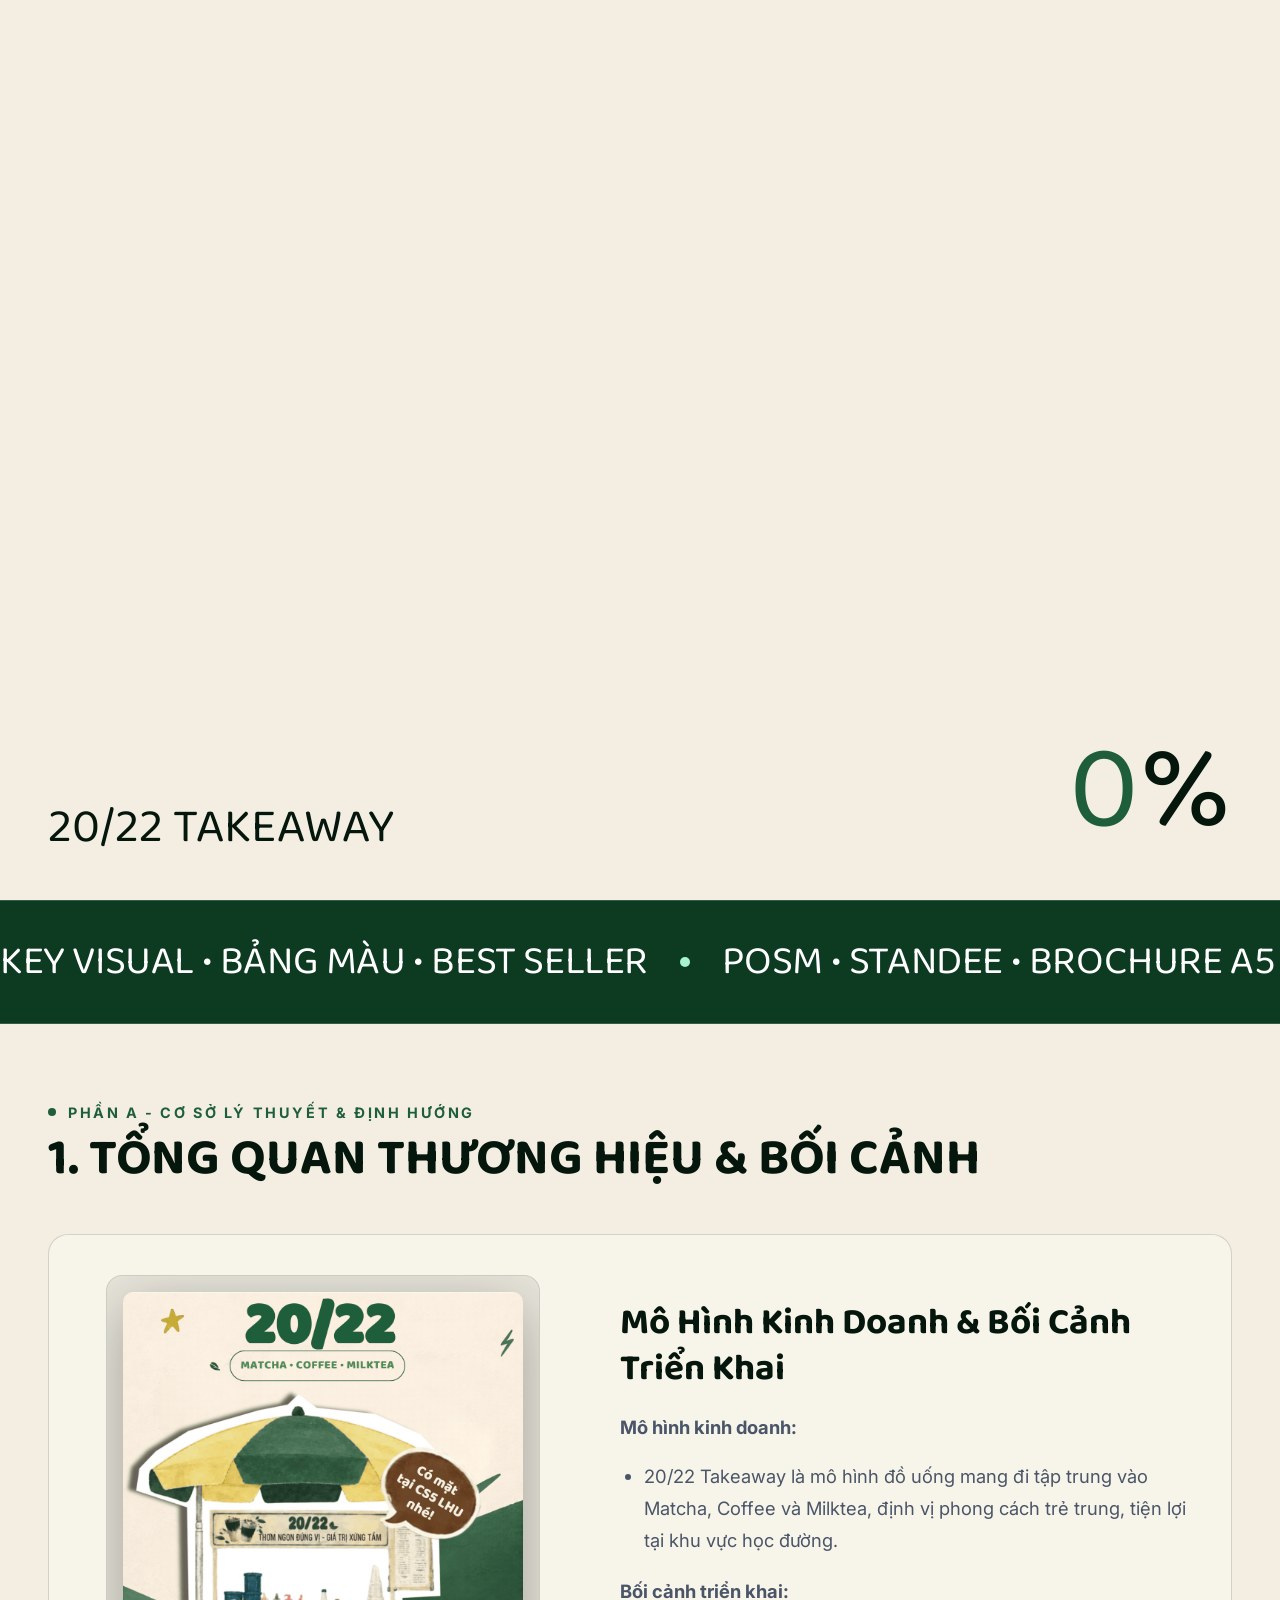
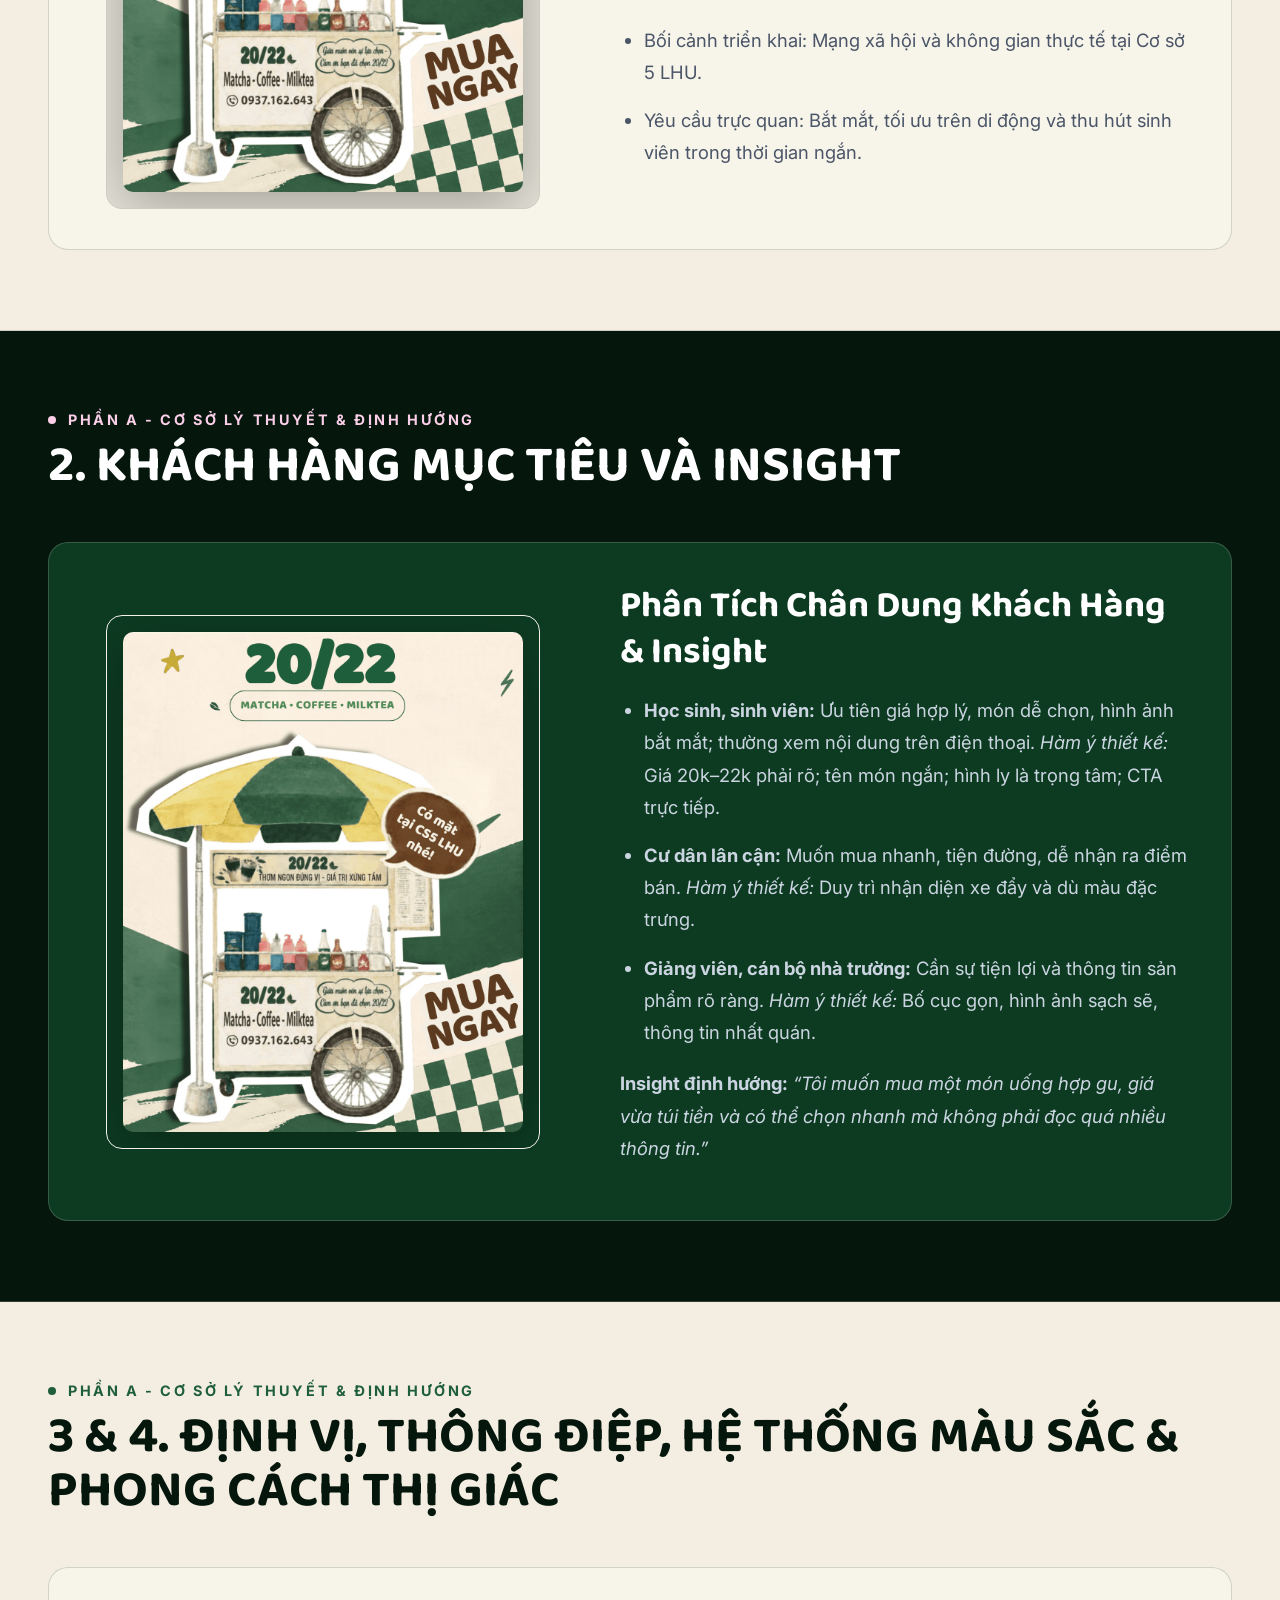
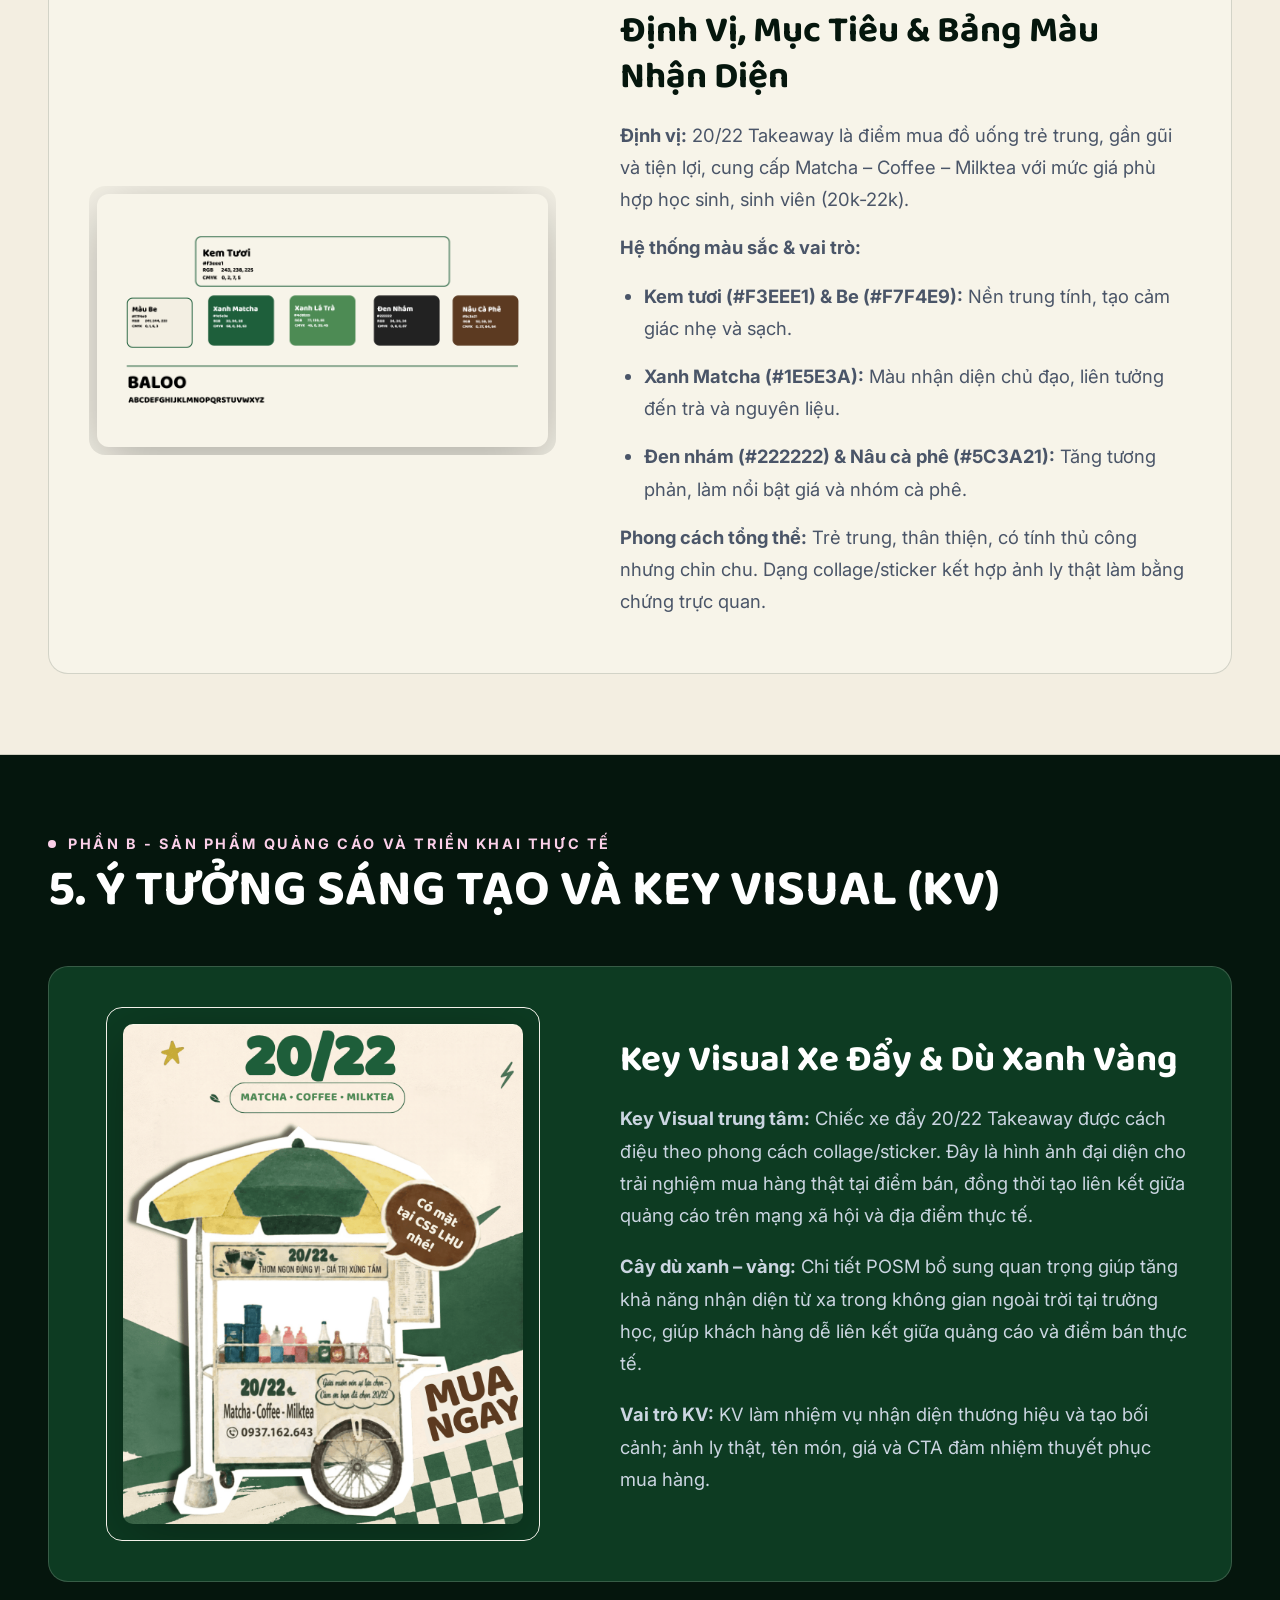
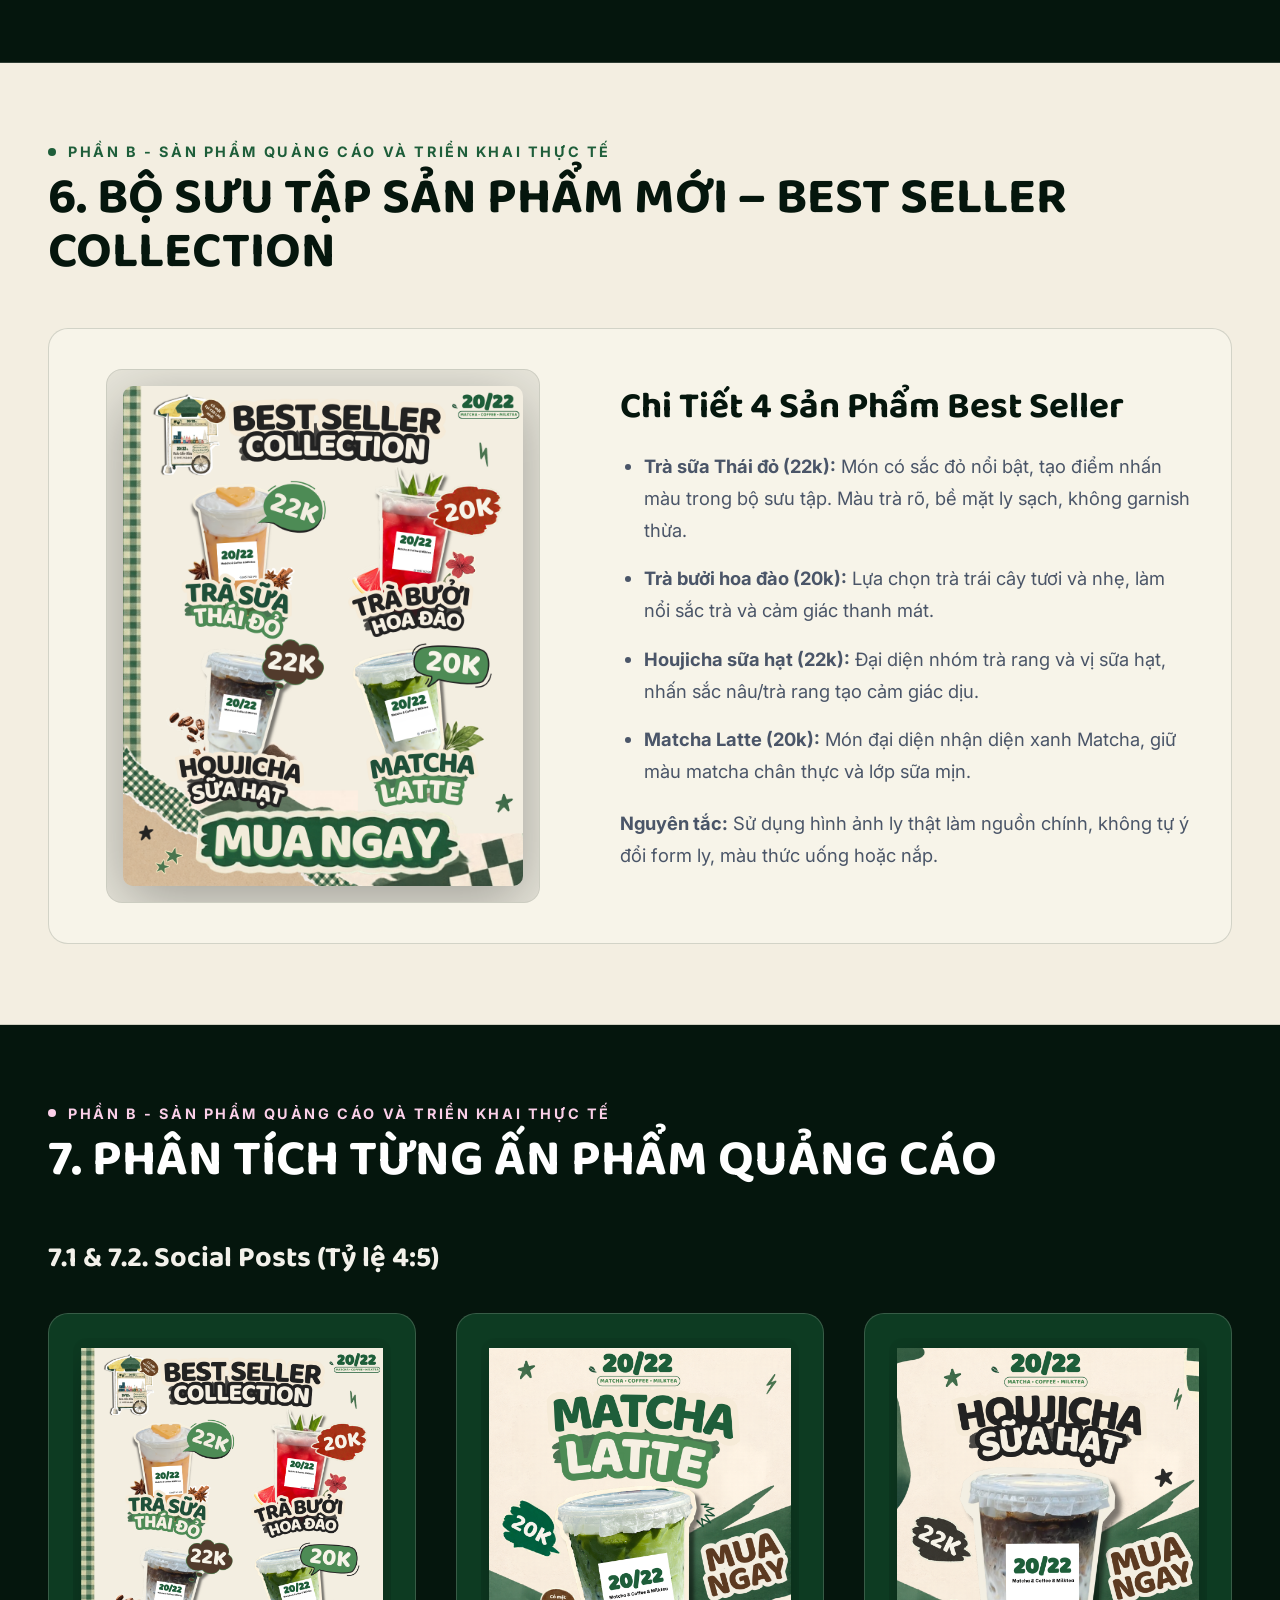
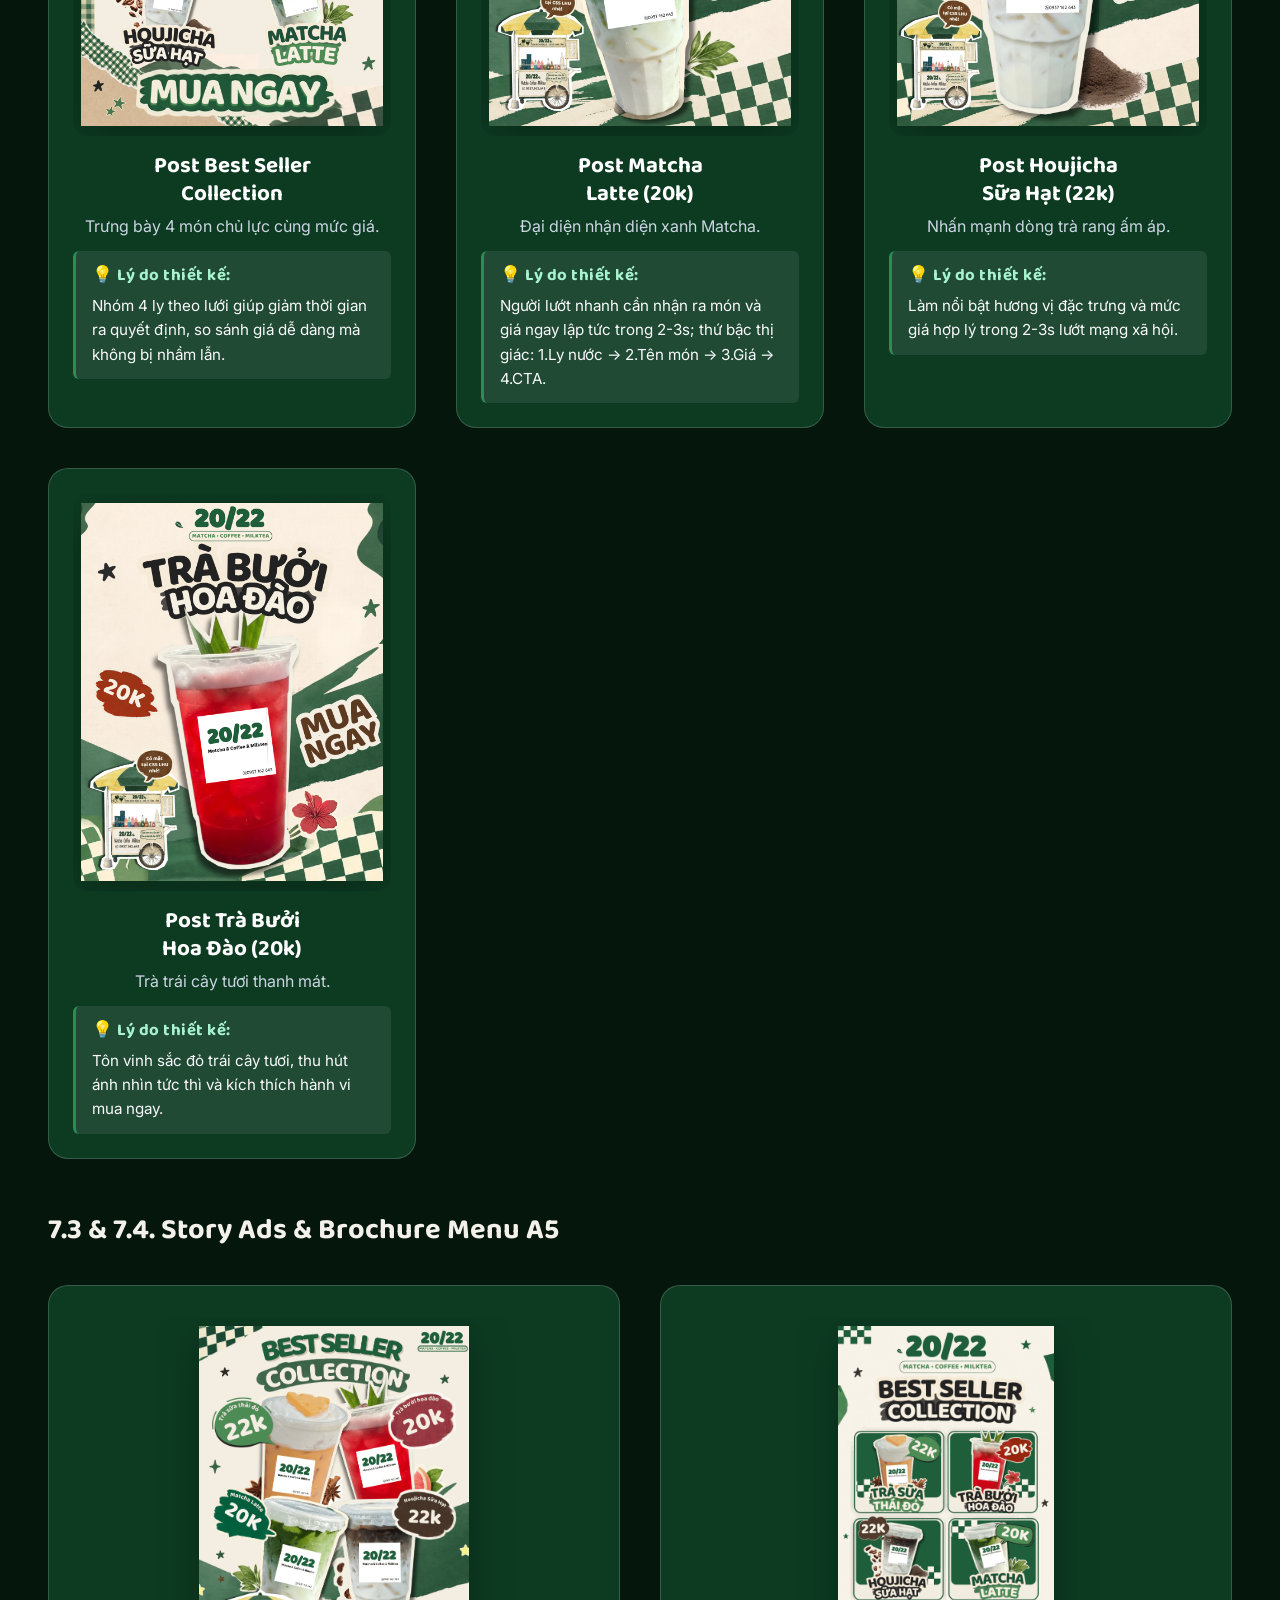
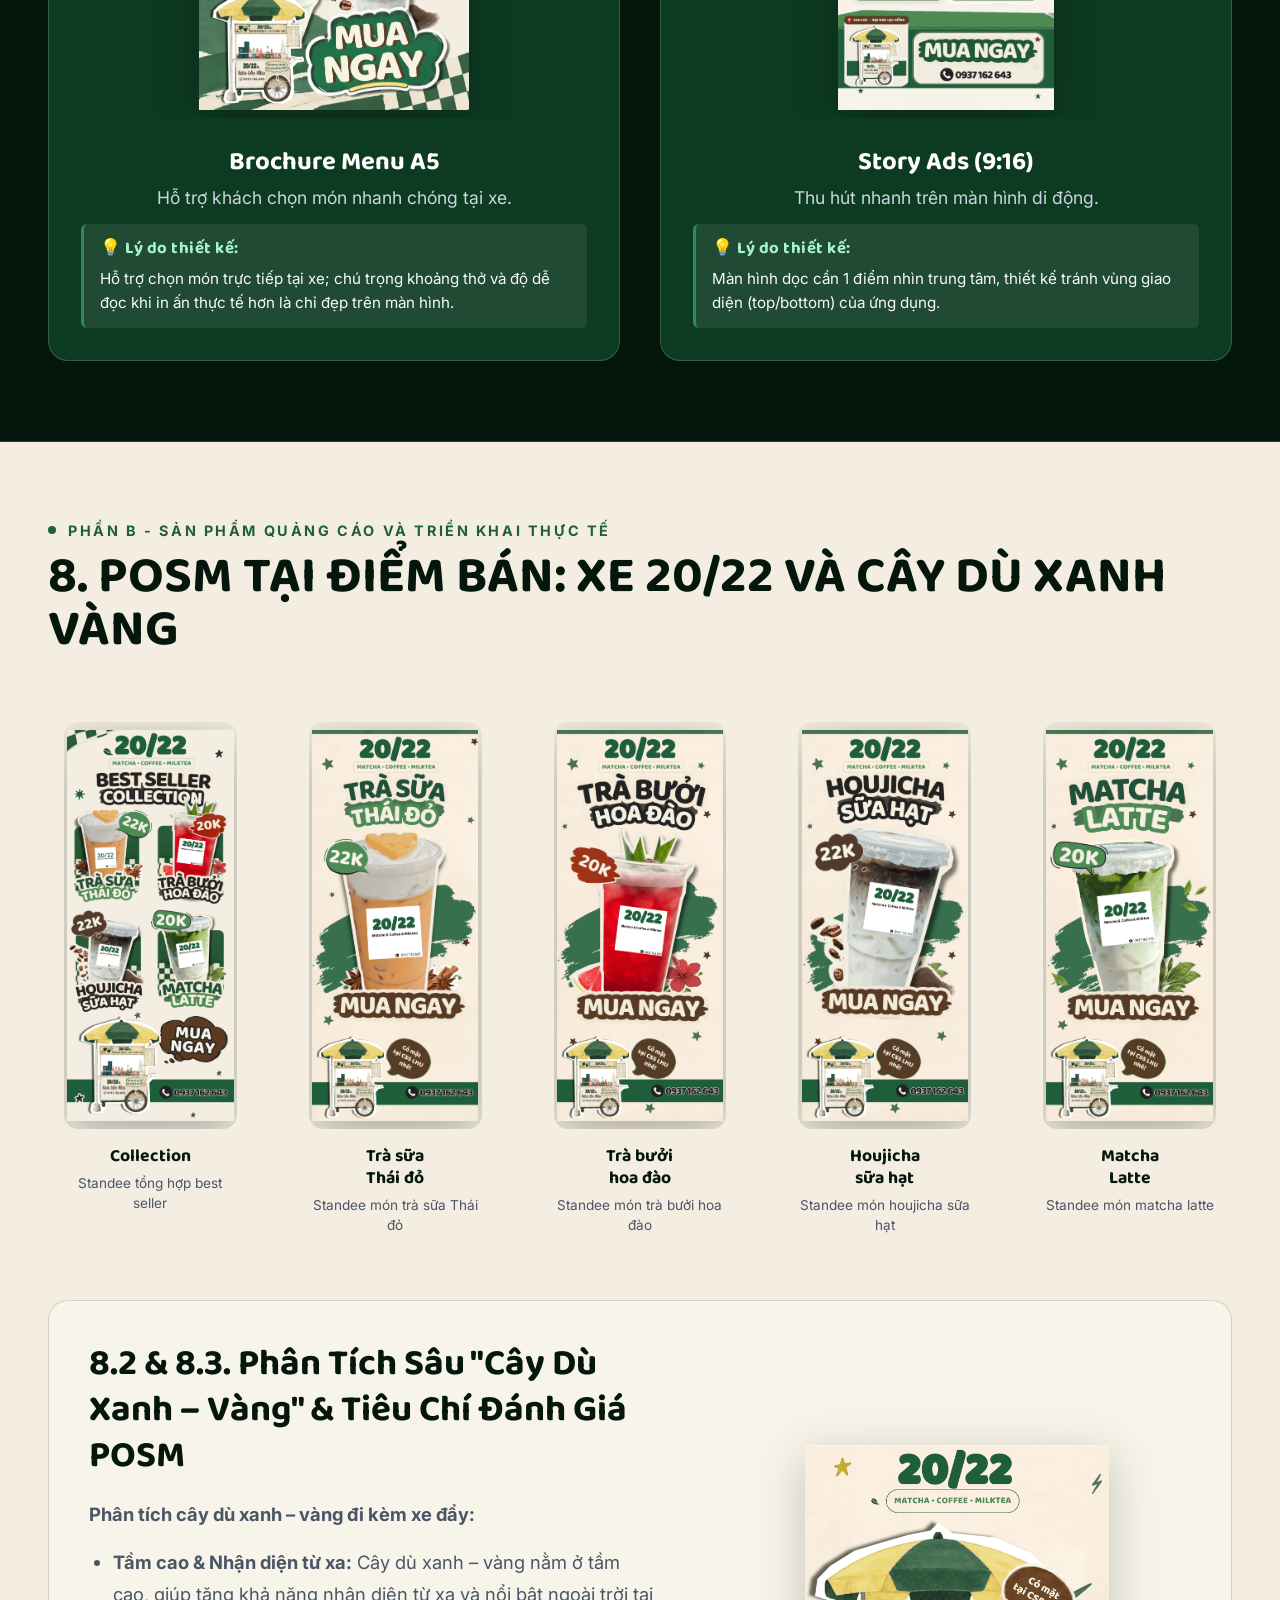
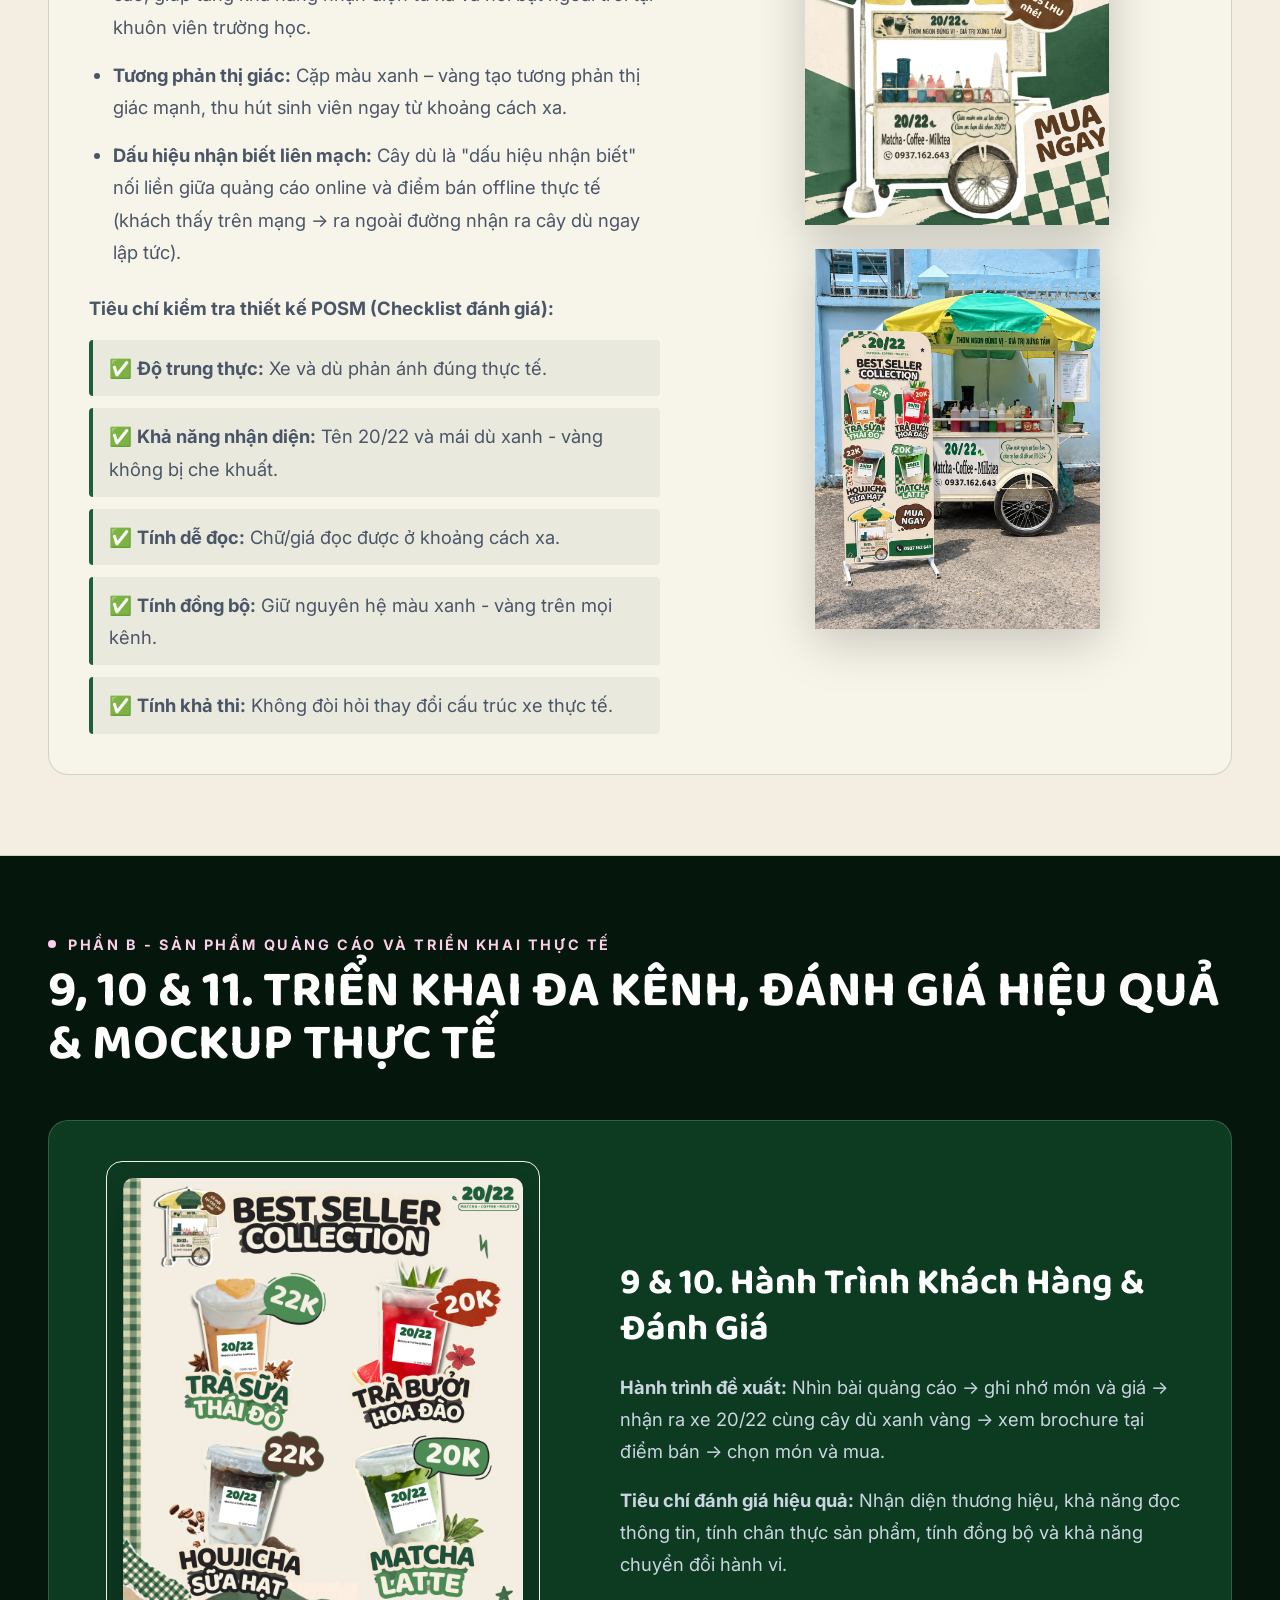
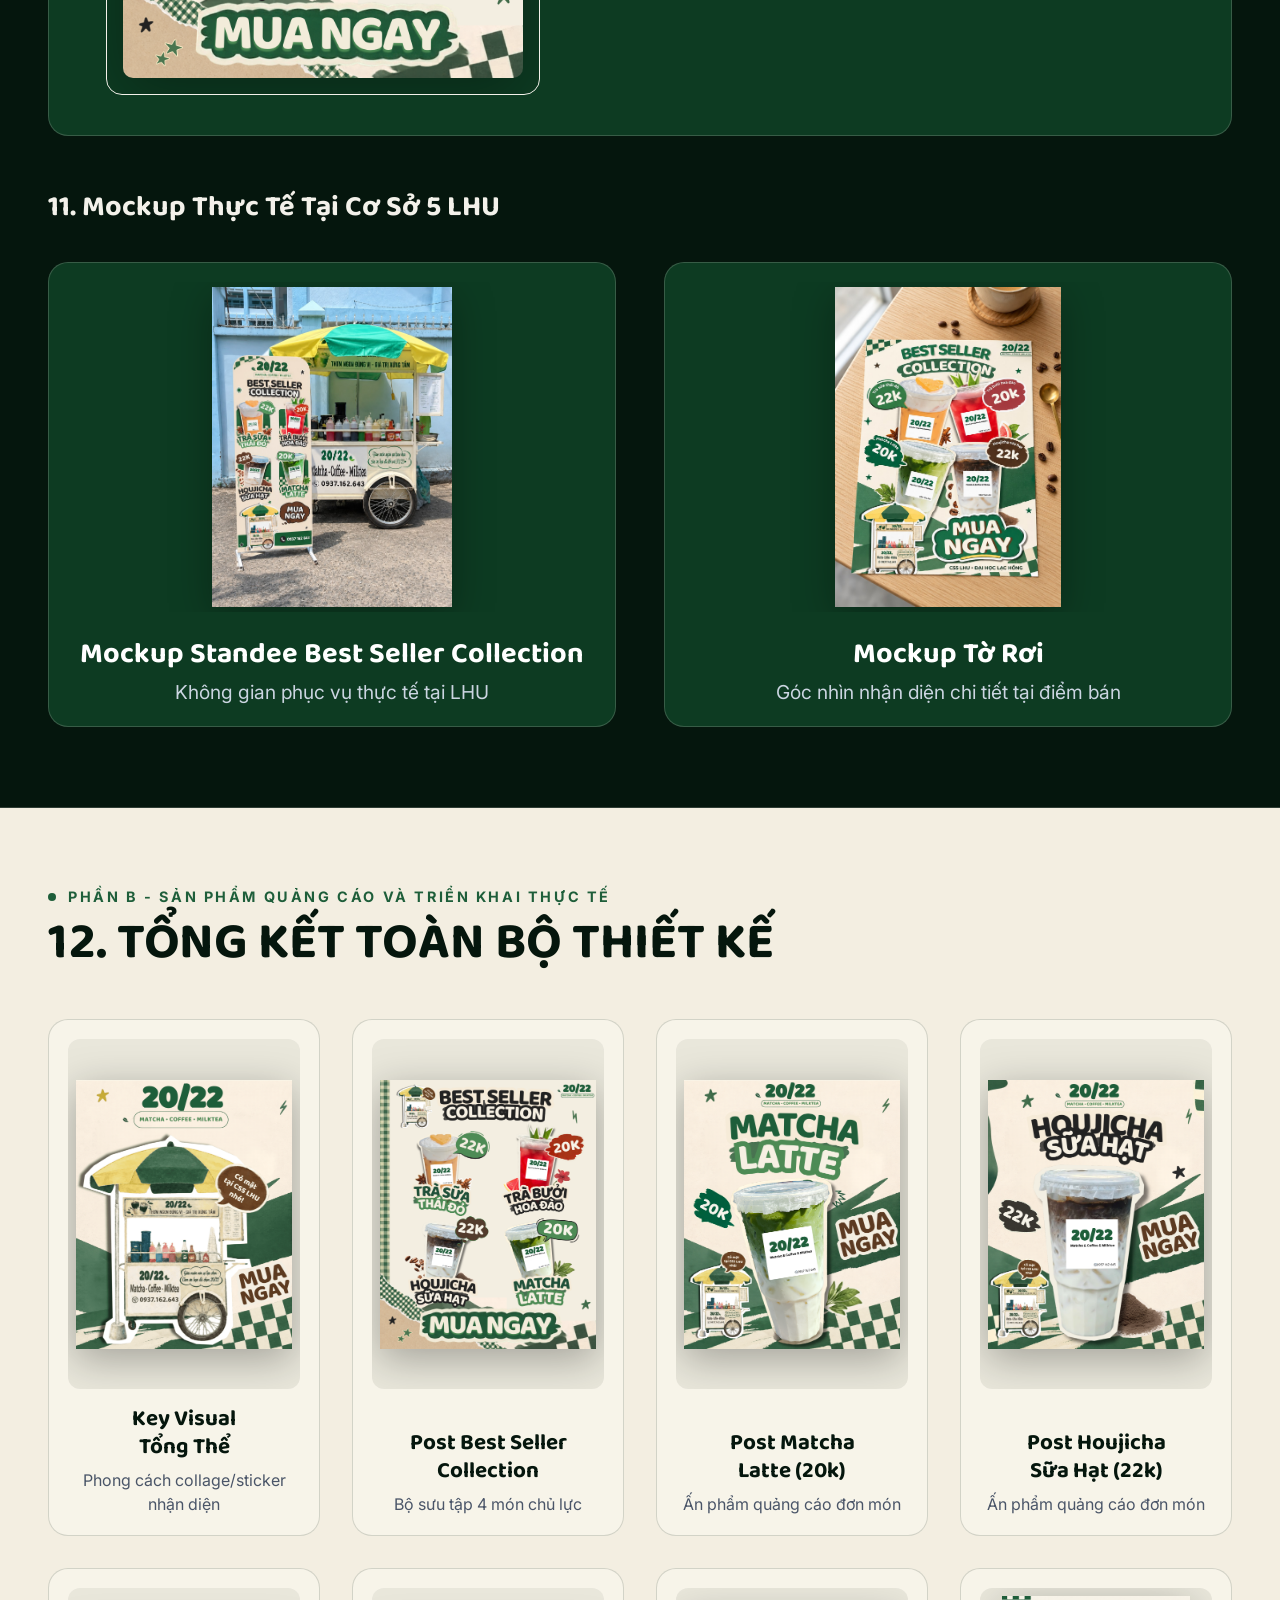
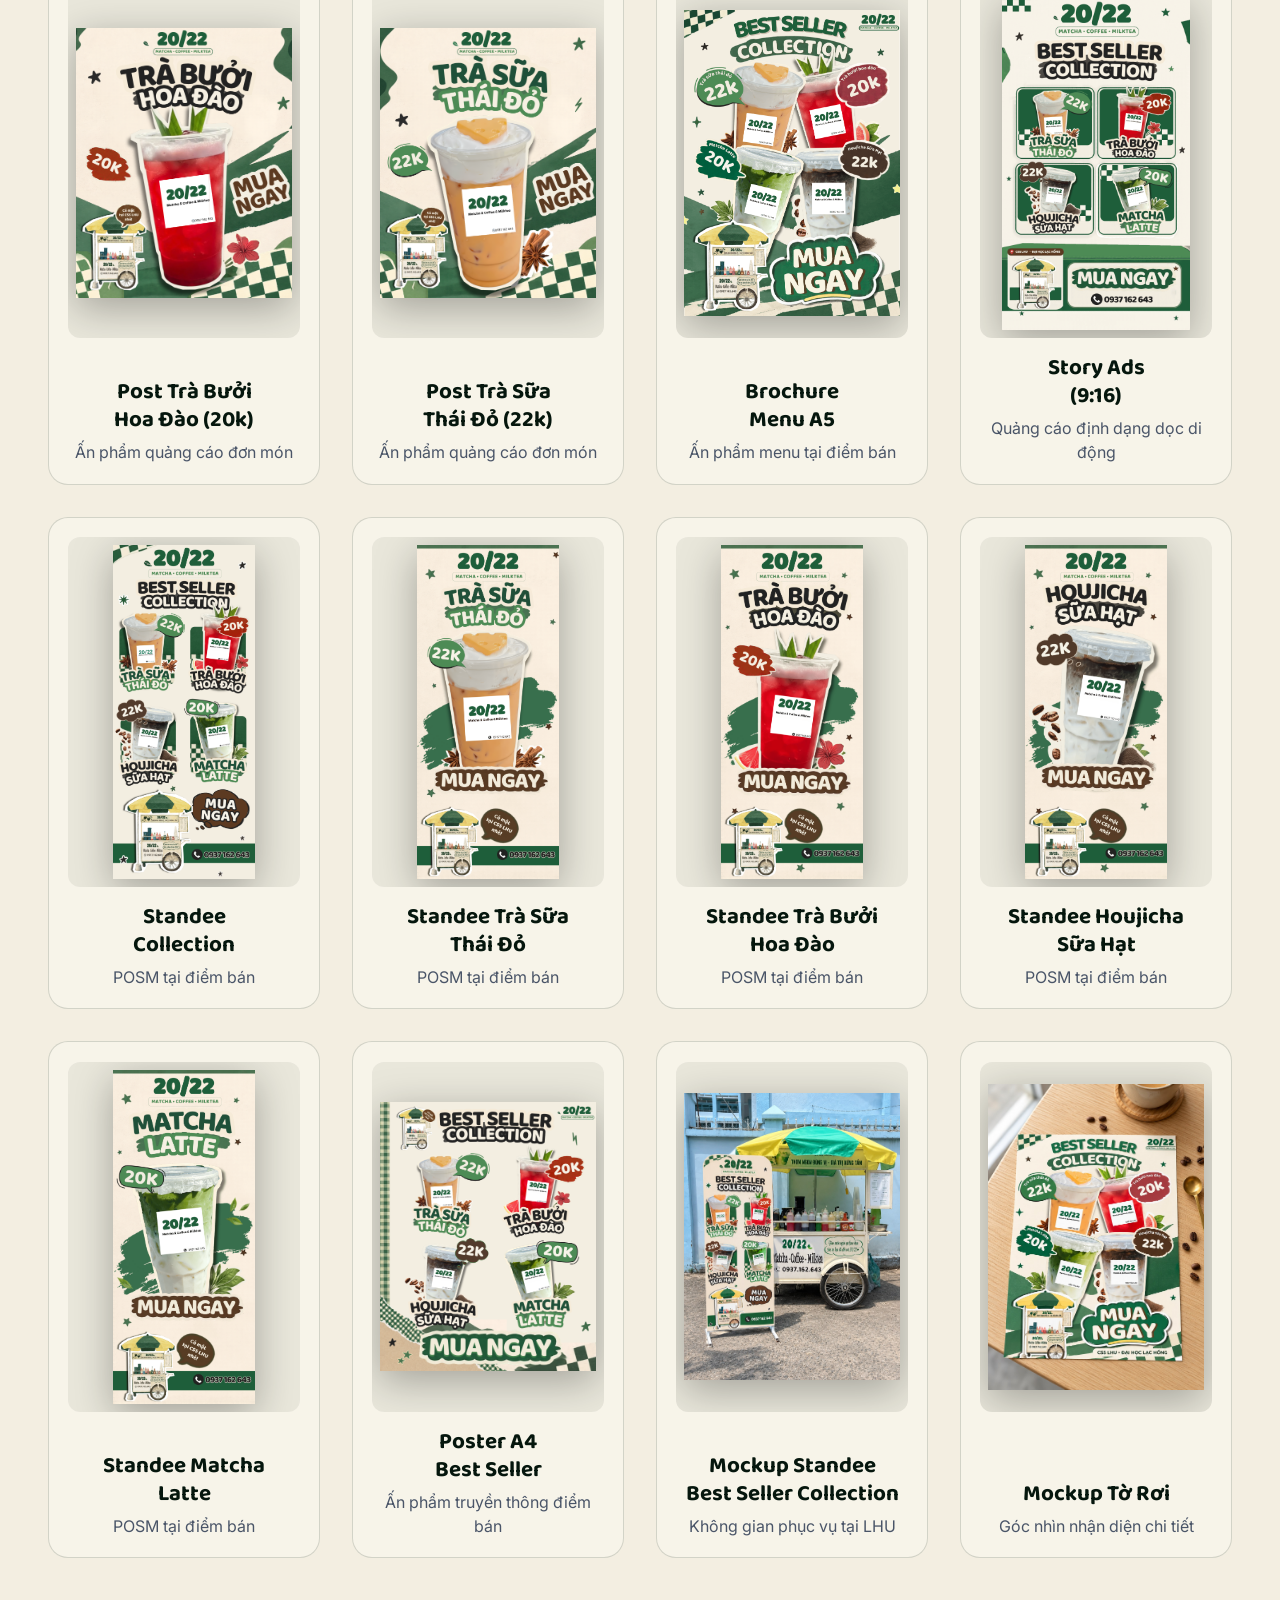
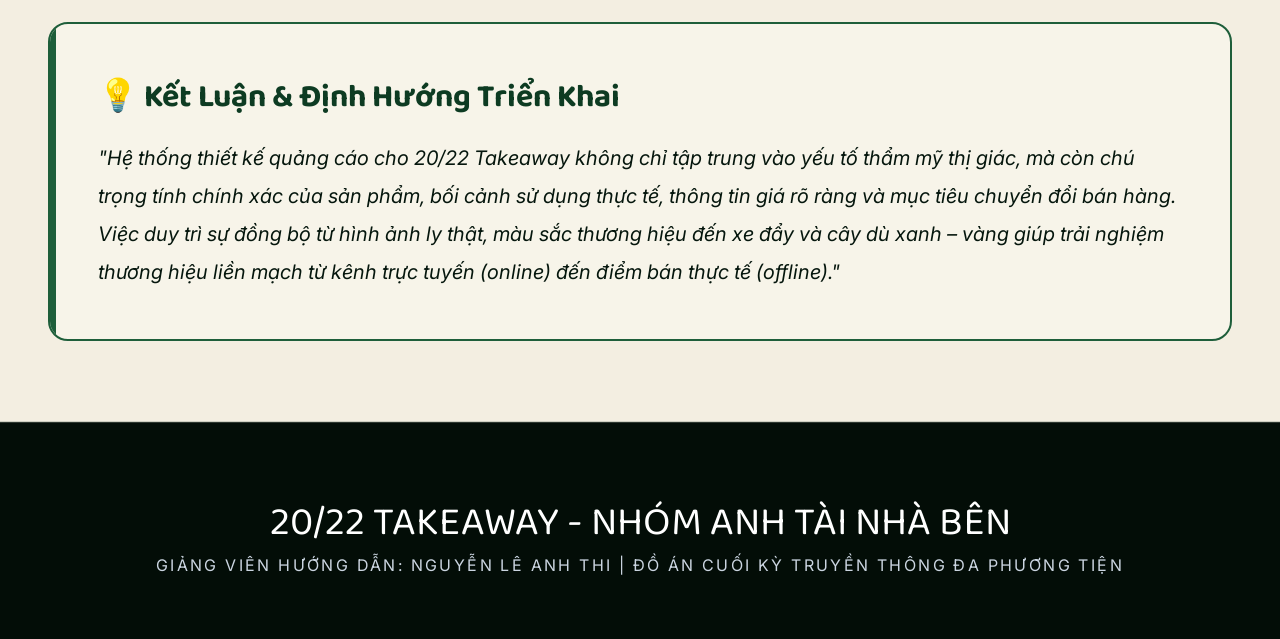
==== commit 2eb3a001: "Add files via upload" ====
--- a/index.html
+++ b/index.html
@@ -13,18 +13,24 @@
     </script>
     <style>
         :root {
-            --background: #05160D;
-            --foreground: #f3f1ea;
-            --surface: #0D3B22;
-            --surface-2: #1E5E3A;
-            --muted: #cbd5e1;
-            --line: rgba(243, 241, 234, 0.18);
-            --line-strong: rgba(243, 241, 234, 0.35);
-            --accent: #1E5E3A;
-            --accent-glow: #2E8B57;
-            --accent-pink: #fbcfe8;
-            --cream: #F3EEE1;
-            --beige: #F7F4E9;
+            --background-cream: #F3EEE1;
+            --surface-cream: #F7F4E9;
+            --text-cream: #05160D;
+            --muted-cream: #4a5568;
+
+            --background-matcha: #05160D;
+            --surface-matcha: #0D3B22;
+            --surface-matcha-2: #1E5E3A;
+            --text-matcha: #f3f1ea;
+            --muted-matcha: #cbd5e1;
+
+            --line-matcha: rgba(243, 241, 234, 0.18);
+            --line-cream: rgba(5, 22, 13, 0.15);
+
+            --accent-green-1: #0D3B22;
+            --accent-green-2: #1E5E3A;
+            --accent-green-light: #2E8B57;
+
             --font-display: 'Baloo 2', cursive, sans-serif;
             --font-sans: 'Inter', sans-serif;
             --gutter: 3rem;
@@ -34,19 +40,15 @@
         * { margin: 0; padding: 0; box-sizing: border-box; }
         
         html, body {
-            background: var(--background);
-            color: var(--foreground);
             font-family: var(--font-sans);
             -webkit-font-smoothing: antialiased;
             overflow-x: hidden;
             scroll-behavior: smooth;
         }
 
-        ::selection { background: var(--accent-pink); color: #05160D; }
-
         /* Preloader */
         #preloader {
-            position: fixed; inset: 0; z-index: 2000; background: var(--background);
+            position: fixed; inset: 0; z-index: 2000; background: var(--background-cream);
             display: flex; flex-direction: column; justify-content: flex-end;
             padding: var(--gutter); transition: transform 0.7s cubic-bezier(0.22, 1, 0.36, 1);
         }
@@ -54,12 +56,12 @@
             display: flex; justify-content: space-between; align-items: flex-end; width: 100%;
         }
         .preloader-brand {
-            font-family: var(--font-display); font-size: 3rem; text-transform: uppercase; line-height: 1; color: var(--foreground);
+            font-family: var(--font-display); font-size: 3rem; text-transform: uppercase; line-height: 1; color: var(--text-cream);
         }
         .preloader-counter {
-            font-family: var(--font-display); font-size: 7.5rem; line-height: 1; color: var(--foreground); font-variant-numeric: tabular-nums;
-        }
-        .preloader-counter span { color: var(--accent-pink); }
+            font-family: var(--font-display); font-size: 7.5rem; line-height: 1; color: var(--text-cream); font-variant-numeric: tabular-nums;
+        }
+        .preloader-counter span { color: var(--accent-green-2); }
 
         /* SiteNav */
         .header {
@@ -67,44 +69,46 @@
         }
         .nav-inner {
             pointer-events: auto; display: flex; align-items: center; justify-content: space-between;
-            padding: 1rem var(--gutter); background: rgba(5, 22, 13, 0.95); backdrop-filter: blur(16px);
-            border-bottom: 1px solid var(--line);
+            padding: 1rem var(--gutter); background: rgba(243, 238, 225, 0.95); backdrop-filter: blur(16px);
+            border-bottom: 1px solid var(--line-cream);
+            transition: background 0.3s, border-color 0.3s;
         }
         .logo-group { display: flex; align-items: center; gap: 0.75rem; text-decoration: none; color: inherit; }
         .logo-badge {
             display: grid; place-items: center; width: 2.3rem; height: 2.3rem; border-radius: 9999px;
-            border: 1px solid var(--line-strong); font-family: var(--font-display); font-weight: 700; background: var(--surface); color: var(--accent-pink);
-        }
-        .logo-text { font-size: 0.8rem; font-weight: 600; text-transform: uppercase; letter-spacing: 0.12em; color: var(--muted); }
+            border: 1px solid var(--accent-green-2); font-family: var(--font-display); font-weight: 700; background: var(--surface-cream); color: var(--accent-green-2);
+        }
+        .logo-text { font-size: 0.8rem; font-weight: 600; text-transform: uppercase; letter-spacing: 0.12em; color: var(--muted-cream); }
         
         .nav-links { display: flex; gap: 1rem; list-style: none; align-items: center; flex-wrap: wrap; }
         .nav-links a {
             font-size: 0.75rem; font-weight: 600; text-transform: uppercase; letter-spacing: 0.08em;
-            color: var(--muted); text-decoration: none; transition: color 0.3s;
-        }
-        .nav-links a:hover { color: var(--accent-pink); }
+            color: var(--muted-cream); text-decoration: none; transition: color 0.3s;
+        }
+        .nav-links a:hover { color: var(--accent-green-2); }
 
         main { position: relative; width: 100%; overflow-x: hidden; }
 
-        /* Alternating Section Colors (Vấn đề 2: Xen kẽ màu kem và xanh matcha, đổi màu chữ tương phản cao) */
+        /* Alternating Section Themes */
         section { 
             padding: var(--section) var(--gutter); 
-            border-bottom: 1px solid var(--line); 
+            border-bottom: 1px solid; 
             transition: background 0.3s, color 0.3s;
         }
         
-        /* Mặc định / Xanh matcha sections */
+        /* Matcha Theme (Xanh matcha đậm) */
         section.matcha-theme {
-            background: #05160D;
-            color: #f3f1ea;
+            background: var(--background-matcha);
+            color: var(--text-matcha);
+            border-color: var(--line-matcha);
         }
         section.matcha-theme .showcase-row,
         section.matcha-theme .asset-card,
         section.matcha-theme .pinterest-card,
         section.matcha-theme .mockup-item-framed {
-            background: #0D3B22;
-            color: #f3f1ea;
-            border-color: rgba(243, 241, 234, 0.18);
+            background: var(--surface-matcha);
+            color: var(--text-matcha);
+            border-color: var(--line-matcha);
         }
         section.matcha-theme .content-side h3,
         section.matcha-theme .section-title,
@@ -114,53 +118,60 @@
         section.matcha-theme .content-side p,
         section.matcha-theme .content-side li,
         section.matcha-theme .asset-info {
-            color: #e2e8f0;
+            color: var(--muted-matcha);
+        }
+        section.matcha-theme .eyebrow {
+            color: #fbcfe8;
+        }
+        section.matcha-theme .eyebrow-dot {
+            background: #fbcfe8;
         }
         section.matcha-theme .design-rationale {
             background: rgba(255, 255, 255, 0.08);
             color: #f8fafc;
-            border-left: 3px solid var(--accent-pink);
+            border-left: 3px solid #2E8B57;
         }
         section.matcha-theme .design-rationale strong {
-            color: #fbcfe8;
-        }
-
-        /* Xen kẽ: Theme màu Kem / Be */
+            color: #a7f3d0;
+        }
+
+        /* Cream Theme (Màu kem) */
         section.cream-theme {
-            background: #F3EEE1;
-            color: #05160D;
+            background: var(--background-cream);
+            color: var(--text-cream);
+            border-color: var(--line-cream);
         }
         section.cream-theme .showcase-row,
         section.cream-theme .asset-card,
         section.cream-theme .pinterest-card,
         section.cream-theme .mockup-item-framed {
-            background: #F7F4E9;
-            color: #05160D;
-            border-color: rgba(5, 22, 13, 0.15);
+            background: var(--surface-cream);
+            color: var(--text-cream);
+            border-color: var(--line-cream);
         }
         section.cream-theme .eyebrow {
-            color: #1E5E3A;
+            color: var(--accent-green-2);
         }
         section.cream-theme .eyebrow-dot {
-            background: #1E5E3A;
+            background: var(--accent-green-2);
         }
         section.cream-theme .content-side h3,
         section.cream-theme .section-title,
         section.cream-theme .asset-name {
-            color: #05160D;
+            color: var(--text-cream);
         }
         section.cream-theme .content-side p,
         section.cream-theme .content-side li,
         section.cream-theme .asset-info {
-            color: #1f2937;
+            color: var(--muted-cream);
         }
         section.cream-theme .design-rationale {
             background: rgba(30, 94, 58, 0.08);
-            color: #05160D;
-            border-left: 3px solid #1E5E3A;
+            color: var(--text-cream);
+            border-left: 3px solid var(--accent-green-2);
         }
         section.cream-theme .design-rationale strong {
-            color: #1E5E3A;
+            color: var(--accent-green-2);
         }
         section.cream-theme .image-side,
         section.cream-theme .ratio-4-5,
@@ -171,43 +182,55 @@
             border-color: rgba(5, 22, 13, 0.12);
         }
 
-        /* Hero Section */
+        /* Hero Section (Đổi thành màu kem theo yêu cầu) */
         .hero {
             position: relative; display: flex; flex-direction: column; justify-content: center; min-height: 100svh;
-            padding: 8rem var(--gutter) 4rem var(--gutter); background: linear-gradient(135deg, #05160D 0%, #0D3B22 60%, #1E5E3A 100%);
+            padding: 8rem var(--gutter) 4rem var(--gutter); 
+            background: var(--background-cream);
+            color: var(--text-cream);
+            border-bottom: 1px solid var(--line-cream);
         }
         .hero-grid {
             display: grid; grid-template-columns: 1.1fr 0.9fr; gap: 4rem; align-items: center; z-index: 20; position: relative; max-width: 1400px; margin: 0 auto; width: 100%;
         }
+        .hero-text .eyebrow {
+            color: var(--accent-green-2); /* Màu xanh thứ 2 trong bảng màu */
+        }
+        .hero-text .eyebrow-dot {
+            background: var(--accent-green-2);
+        }
         .hero-text h1 {
-            font-family: var(--font-display); font-size: clamp(3rem, 5vw, 5.5rem); line-height: 1.15; color: #fff;
-        }
-        .hero-text h1 span { color: var(--accent-pink); display: block; }
+            font-family: var(--font-display); font-size: clamp(3rem, 5vw, 5.5rem); line-height: 1.15; 
+            color: var(--accent-green-1); /* Tiêu đề chính màu xanh theme dùng nhiều */
+        }
+        .hero-text h1 span { 
+            color: var(--accent-green-2); display: block; 
+        }
         .hero-img-box {
-            display: flex; justify-content: center; align-items: center; background: rgba(0,0,0,0.25);
-            border-radius: 20px; border: 1px solid var(--line); padding: 1rem; backdrop-filter: blur(10px); width: fit-content; margin: 0 auto;
+            display: flex; justify-content: center; align-items: center; background: rgba(5, 22, 13, 0.05);
+            border-radius: 20px; border: 1px solid var(--line-cream); padding: 1rem; backdrop-filter: blur(10px); width: fit-content; margin: 0 auto;
         }
         .hero-img-box img {
-            max-width: 100%; max-height: 65vh; object-fit: contain; filter: drop-shadow(0 20px 40px rgba(0,0,0,0.6)); border-radius: 12px; cursor: pointer; transition: transform 0.3s; display: block;
+            max-width: 100%; max-height: 65vh; object-fit: contain; filter: drop-shadow(0 20px 40px rgba(5, 22, 13, 0.2)); border-radius: 12px; cursor: pointer; transition: transform 0.3s; display: block;
         }
         .hero-img-box img:hover { transform: scale(1.02); }
 
         /* Marquee Section */
         .marquee-section {
-            overflow: hidden; border-top: 1px solid var(--line); border-bottom: 1px solid var(--line); padding: 1.8rem 0; background: var(--surface);
+            overflow: hidden; border-top: 1px solid var(--line-matcha); border-bottom: 1px solid var(--line-matcha); padding: 1.8rem 0; background: var(--surface-matcha); color: #fff;
         }
         .marquee-track { display: flex; width: max-content; animation: marquee 25s linear infinite; }
         .marquee-item {
             display: flex; align-items: center; font-family: var(--font-display); font-size: 2.5rem; text-transform: uppercase; letter-spacing: -0.01em; white-space: nowrap; color: #fff;
         }
-        .marquee-dot { width: 0.6rem; height: 0.6rem; border-radius: 9999px; background: var(--accent-pink); margin-inline: 2rem; }
+        .marquee-dot { width: 0.6rem; height: 0.6rem; border-radius: 9999px; background: #a7f3d0; margin-inline: 2rem; }
         @keyframes marquee { from { transform: translateX(0); } to { transform: translateX(-50%); } }
 
         .section-header { margin-bottom: 3rem; max-width: 1400px; margin-inline: auto; }
         .eyebrow {
-            display: flex; align-items: center; gap: 0.75rem; font-size: 0.9rem; font-weight: 700; text-transform: uppercase; letter-spacing: 0.18em; color: var(--accent-pink); margin-bottom: 0.75rem;
-        }
-        .eyebrow-dot { width: 0.5rem; height: 0.5rem; border-radius: 9999px; background: var(--accent-pink); }
+            display: flex; align-items: center; gap: 0.75rem; font-size: 0.9rem; font-weight: 700; text-transform: uppercase; letter-spacing: 0.18em; margin-bottom: 0.75rem;
+        }
+        .eyebrow-dot { width: 0.5rem; height: 0.5rem; border-radius: 9999px; }
         .section-title {
             font-family: var(--font-display); font-size: clamp(2.2rem, 4vw, 3.5rem); text-transform: uppercase; line-height: 1.05;
         }
@@ -215,7 +238,7 @@
         /* Showcase Layout */
         .showcase-row {
             display: grid; grid-template-columns: 1.1fr 0.9fr; gap: 4rem; align-items: center;
-            border: 1px solid var(--line); border-radius: 20px; padding: 2.5rem; max-width: 1400px; margin: 0 auto;
+            border: 1px solid; border-radius: 20px; padding: 2.5rem; max-width: 1400px; margin: 0 auto;
         }
         .showcase-row:nth-child(even) { direction: rtl; }
         .showcase-row:nth-child(even) > * { direction: ltr; }
@@ -229,10 +252,10 @@
         .content-side ul { padding-left: 1.5rem; }
 
         .image-side {
-            display: flex; justify-content: center; align-items: center; background: rgba(0,0,0,0.25); border-radius: 16px; padding: 1rem; overflow: hidden; border: 1px solid var(--line); width: fit-content; margin: 0 auto;
+            display: flex; justify-content: center; align-items: center; border-radius: 16px; padding: 1rem; overflow: hidden; border: 1px solid; width: fit-content; margin: 0 auto;
         }
         .image-side img {
-            max-width: 100%; max-height: 500px; width: auto; height: auto; object-fit: contain; filter: drop-shadow(0 15px 30px rgba(0,0,0,0.6)); border-radius: 10px; cursor: pointer; transition: transform 0.3s; display: block;
+            max-width: 100%; max-height: 500px; width: auto; height: auto; object-fit: contain; filter: drop-shadow(0 15px 30px rgba(0,0,0,0.3)); border-radius: 10px; cursor: pointer; transition: transform 0.3s; display: block;
         }
         .image-side img:hover { transform: scale(1.02); }
 
@@ -242,30 +265,30 @@
         }
         .grid-assets { display: grid; grid-template-columns: repeat(auto-fit, minmax(280px, 1fr)); gap: 2.5rem; margin-top: 2rem; }
         .asset-card {
-            border: 1px solid var(--line); border-radius: 20px; padding: 1.5rem;
+            border: 1px solid; border-radius: 20px; padding: 1.5rem;
             display: flex; flex-direction: column; align-items: center; text-align: center; transition: transform 0.3s, border-color 0.3s;
         }
-        .asset-card:hover { transform: translateY(-5px); border-color: var(--accent-pink); }
+        .asset-card:hover { transform: translateY(-5px); border-color: var(--accent-green-2); }
         
-        .ratio-4-5 { width: 100%; aspect-ratio: 4/5; display: flex; align-items: center; justify-content: center; background: rgba(0,0,0,0.25); border-radius: 14px; margin-bottom: 1rem; overflow: hidden; padding: 0.5rem; }
-        .ratio-4-5 img { width: 100%; height: 100%; object-fit: contain; filter: drop-shadow(0 12px 25px rgba(0,0,0,0.5)); cursor: pointer; display: block; }
+        .ratio-4-5 { width: 100%; aspect-ratio: 4/5; display: flex; align-items: center; justify-content: center; border-radius: 14px; margin-bottom: 1rem; overflow: hidden; padding: 0.5rem; border: 1px solid inherit; }
+        .ratio-4-5 img { width: 100%; height: 100%; object-fit: contain; filter: drop-shadow(0 12px 25px rgba(0,0,0,0.3)); cursor: pointer; display: block; }
 
         /* Standee container in Section 8 */
         .ratio-standee { width: 100%; aspect-ratio: 850/2000; max-height: 600px; display: flex; align-items: center; justify-content: center; background: transparent; border-radius: 14px; margin-bottom: 1rem; overflow: hidden; padding: 0.2rem; }
-        .ratio-standee img { width: 100%; height: 100%; object-fit: contain; filter: drop-shadow(0 12px 25px rgba(0,0,0,0.5)); cursor: pointer; display: block; }
+        .ratio-standee img { width: 100%; height: 100%; object-fit: contain; filter: drop-shadow(0 12px 25px rgba(0,0,0,0.3)); cursor: pointer; display: block; }
 
         /* Section 7.3 & 7.4 */
-        .ratio-a5-compact { width: 100%; aspect-ratio: 1/1.414; max-height: 400px; display: flex; align-items: center; justify-content: center; background: rgba(0,0,0,0.25); border-radius: 14px; margin-bottom: 1rem; overflow: hidden; padding: 0.5rem; }
-        .ratio-a5-compact img { width: 100%; height: 100%; object-fit: contain; filter: drop-shadow(0 10px 20px rgba(0,0,0,0.5)); cursor: pointer; display: block; }
+        .ratio-a5-compact { width: 100%; aspect-ratio: 1/1.414; max-height: 400px; display: flex; align-items: center; justify-content: center; border-radius: 14px; margin-bottom: 1rem; overflow: hidden; padding: 0.5rem; border: 1px solid inherit; }
+        .ratio-a5-compact img { width: 100%; height: 100%; object-fit: contain; filter: drop-shadow(0 10px 20px rgba(0,0,0,0.3)); cursor: pointer; display: block; }
 
         /* Section 11 Mockups */
         .mockup-item-framed {
-            border: 1px solid var(--line-strong); border-radius: 20px; padding: 1.2rem;
+            border: 1px solid; border-radius: 20px; padding: 1.2rem;
             display: flex; flex-direction: column; align-items: center; text-align: center; transition: transform 0.3s, border-color 0.3s;
         }
-        .mockup-item-framed:hover { transform: translateY(-5px); border-color: var(--accent-pink); }
-        .ratio-mockup-tight { width: 100%; aspect-ratio: 16/10; max-height: 500px; display: flex; align-items: center; justify-content: center; background: rgba(0,0,0,0.25); border-radius: 12px; margin-bottom: 1rem; overflow: hidden; padding: 0.3rem; }
-        .ratio-mockup-tight img { width: 100%; height: 100%; object-fit: contain; border-radius: 8px; cursor: pointer; display: block; filter: drop-shadow(0 10px 20px rgba(0,0,0,0.5)); }
+        .mockup-item-framed:hover { transform: translateY(-5px); border-color: var(--accent-green-2); }
+        .ratio-mockup-tight { width: 100%; aspect-ratio: 16/10; max-height: 500px; display: flex; align-items: center; justify-content: center; border-radius: 12px; margin-bottom: 1rem; overflow: hidden; padding: 0.3rem; border: 1px solid inherit; }
+        .ratio-mockup-tight img { width: 100%; height: 100%; object-fit: contain; border-radius: 8px; cursor: pointer; display: block; filter: drop-shadow(0 10px 20px rgba(0,0,0,0.3)); }
 
         .asset-name { font-family: var(--font-display); font-size: 1.4rem; font-weight: 700; margin-bottom: 0.4rem; white-space: pre-line; line-height: 1.25; }
         .asset-info { font-size: 1rem; line-height: 1.5; }
@@ -274,7 +297,6 @@
         .design-rationale {
             margin-top: 0.8rem;
             padding: 0.75rem 1rem;
-            border-left: 3px solid var(--accent-pink);
             border-radius: 6px;
             font-size: 0.95rem;
             line-height: 1.6;
@@ -307,7 +329,7 @@
             .pinterest-masonry { grid-template-columns: 1fr; }
         }
         .pinterest-card {
-            border: 1px solid var(--line);
+            border: 1px solid;
             border-radius: 20px;
             padding: 1.2rem;
             display: flex;
@@ -317,11 +339,10 @@
             transition: transform 0.3s, border-color 0.3s;
             height: 100%;
         }
-        .pinterest-card:hover { transform: translateY(-5px); border-color: var(--accent-pink); }
+        .pinterest-card:hover { transform: translateY(-5px); border-color: var(--accent-green-2); }
         .pinterest-img-wrap {
             width: 100%;
             height: 350px;
-            background: rgba(0,0,0,0.25);
             border-radius: 12px;
             padding: 0.5rem;
             margin-bottom: 1rem;
@@ -329,6 +350,7 @@
             align-items: center;
             justify-content: center;
             overflow: hidden;
+            border: 1px solid inherit;
         }
         .pinterest-img-wrap img {
             width: 100%;
@@ -337,10 +359,10 @@
             border-radius: 8px;
             cursor: pointer;
             display: block;
-            filter: drop-shadow(0 10px 20px rgba(0,0,0,0.5));
-        }
-
-        /* Modal with navigation arrows (Vấn đề 3) */
+            filter: drop-shadow(0 10px 20px rgba(0,0,0,0.3));
+        }
+
+        /* Modal with navigation arrows */
         #image-modal {
             position: fixed; inset: 0; z-index: 3000; background: rgba(0,0,0,0.92);
             display: none; justify-content: center; align-items: center; padding: 2rem; backdrop-filter: blur(10px);
@@ -359,7 +381,7 @@
             width: 45px; height: 45px; border-radius: 50%; font-size: 1.8rem; cursor: pointer; display: flex; align-items: center; justify-content: center;
             transition: background 0.3s;
         }
-        .modal-close:hover { background: var(--accent-pink); color: #05160D; }
+        .modal-close:hover { background: var(--accent-green-2); color: #fff; }
 
         /* Navigation Arrows for Modal */
         .modal-nav {
@@ -369,7 +391,7 @@
             display: flex; align-items: center; justify-content: center; transition: background 0.3s, transform 0.2s;
             z-index: 3100;
         }
-        .modal-nav:hover { background: var(--accent-pink); color: #05160D; transform: translateY(-50%) scale(1.1); }
+        .modal-nav:hover { background: var(--accent-green-2); color: #fff; transform: translateY(-50%) scale(1.1); }
         #modal-prev { left: -75px; }
         #modal-next { right: -75px; }
         .modal-nav.hidden { display: none !important; }
@@ -379,11 +401,11 @@
             #modal-next { right: 10px; }
         }
 
-        footer { padding: var(--section) var(--gutter) 4rem var(--gutter); background: #030d07; border-top: 1px solid var(--line); color: #fff; }
+        footer { padding: var(--section) var(--gutter) 4rem var(--gutter); background: #030d07; border-top: 1px solid var(--line-matcha); color: #fff; }
         .footer-grid { display: grid; grid-template-columns: repeat(12, 1fr); gap: 2rem; align-items: center; max-width: 1400px; margin: 0 auto; }
         .footer-left { grid-column: span 12; text-align: center; }
         .footer-sig { font-family: var(--font-display); font-size: 2.5rem; text-transform: uppercase; line-height: 1; color: #fff; }
-        .footer-copy { font-size: 1rem; text-transform: uppercase; letter-spacing: 0.15em; color: var(--muted); margin-top: 0.75rem; }
+        .footer-copy { font-size: 1rem; text-transform: uppercase; letter-spacing: 0.15em; color: var(--muted-matcha); margin-top: 0.75rem; }
 
         @media (max-width: 1024px) {
             .hero-grid, .showcase-row, .footer-grid { grid-template-columns: 1fr; }
@@ -428,12 +450,11 @@
                 <li><a href="#sec-9-11">Mục 9-11</a></li>
                 <li><a href="#sec-12">Mục 12</a></li>
             </ul>
-            <a href="#posts" class="nav-cta">Xem Thiết Kế ↗</a>
         </div>
     </header>
 
     <main id="top">
-        <!-- Hero Section (Vấn đề 1: Cập nhật tiêu đề chính theo yêu cầu) -->
+        <!-- Hero Section (Trang đầu tiên màu kem, tiêu đề xanh lá/xanh theme, tag nhỏ xanh thứ 2) -->
         <section id="hero" class="hero">
             <div class="hero-grid">
                 <div class="hero-text">
@@ -456,8 +477,8 @@
             </div>
         </div>
 
-        <!-- ================= MỤC 1 (Matcha Theme) ================= -->
-        <section id="sec-1" class="matcha-theme">
+        <!-- ================= MỤC 1 (Cream Theme) ================= -->
+        <section id="sec-1" class="cream-theme">
             <div class="section-header">
                 <div class="eyebrow"><div class="eyebrow-dot"></div>Phần A - Cơ Sở Lý Thuyết & Định Hướng</div>
                 <h2 class="section-title">1. Tổng Quan Thương Hiệu & Bối Cảnh</h2>
@@ -481,8 +502,8 @@
             </div>
         </section>
 
-        <!-- ================= MỤC 2 (Cream Theme) ================= -->
-        <section id="sec-2" class="cream-theme">
+        <!-- ================= MỤC 2 (Matcha Theme) ================= -->
+        <section id="sec-2" class="matcha-theme">
             <div class="section-header">
                 <div class="eyebrow"><div class="eyebrow-dot"></div>Phần A - Cơ Sở Lý Thuyết & Định Hướng</div>
                 <h2 class="section-title">2. Khách Hàng Mục Tiêu Và Insight</h2>
@@ -503,8 +524,8 @@
             </div>
         </section>
 
-        <!-- ================= MỤC 3 & 4 (Matcha Theme) ================= -->
-        <section id="sec-3-4" class="matcha-theme">
+        <!-- ================= MỤC 3 & 4 (Cream Theme) ================= -->
+        <section id="sec-3-4" class="cream-theme">
             <div class="section-header">
                 <div class="eyebrow"><div class="eyebrow-dot"></div>Phần A - Cơ Sở Lý Thuyết & Định Hướng</div>
                 <h2 class="section-title">3 & 4. Định Vị, Thông Điệp, Hệ Thống Màu Sắc & Phong Cách Thị Giác</h2>
@@ -527,8 +548,8 @@
             </div>
         </section>
 
-        <!-- ================= MỤC 5 (Cream Theme) ================= -->
-        <section id="sec-5" class="cream-theme">
+        <!-- ================= MỤC 5 (Matcha Theme) ================= -->
+        <section id="sec-5" class="matcha-theme">
             <div class="section-header">
                 <div class="eyebrow"><div class="eyebrow-dot"></div>Phần B - Sản Phẩm Quảng Cáo Và Triển Khai Thực Tế</div>
                 <h2 class="section-title">5. Ý Tưởng Sáng Tạo Và Key Visual (KV)</h2>
@@ -546,8 +567,8 @@
             </div>
         </section>
 
-        <!-- ================= MỤC 6 (Matcha Theme) ================= -->
-        <section id="sec-6" class="matcha-theme">
+        <!-- ================= MỤC 6 (Cream Theme) ================= -->
+        <section id="sec-6" class="cream-theme">
             <div class="section-header">
                 <div class="eyebrow"><div class="eyebrow-dot"></div>Phần B - Sản Phẩm Quảng Cáo Và Triển Khai Thực Tế</div>
                 <h2 class="section-title">6. Bộ Sưu Tập Sản Phẩm Mới – Best Seller Collection</h2>
@@ -569,8 +590,8 @@
             </div>
         </section>
 
-        <!-- ================= MỤC 7 (Cream Theme) ================= -->
-        <section id="sec-7" class="cream-theme">
+        <!-- ================= MỤC 7 (Matcha Theme) ================= -->
+        <section id="sec-7" class="matcha-theme">
             <div class="section-header" id="posts">
                 <div class="eyebrow"><div class="eyebrow-dot"></div>Phần B - Sản Phẩm Quảng Cáo Và Triển Khai Thực Tế</div>
                 <h2 class="section-title">7. Phân Tích Từng Ấn Phẩm Quảng Cáo</h2>
@@ -649,8 +670,8 @@
             </div>
         </section>
 
-        <!-- ================= MỤC 8 (Matcha Theme) ================= -->
-        <section id="sec-8" class="matcha-theme">
+        <!-- ================= MỤC 8 (Cream Theme) ================= -->
+        <section id="sec-8" class="cream-theme">
             <div class="section-header">
                 <div class="eyebrow"><div class="eyebrow-dot"></div>Phần B - Sản Phẩm Quảng Cáo Và Triển Khai Thực Tế</div>
                 <h2 class="section-title">8. POSM Tại Điểm Bán: Xe 20/22 Và Cây Dù Xanh Vàng</h2>
@@ -698,26 +719,26 @@
                     </ul>
                     <p style="margin-top: 1.5rem;"><strong>Tiêu chí kiểm tra thiết kế POSM (Checklist đánh giá):</strong></p>
                     <ul style="list-style-type: none; padding-left: 0;">
-                        <li style="margin-bottom: 0.75rem; padding: 0.75rem 1rem; background: rgba(0,0,0,0.2); border-left: 4px solid var(--accent-pink); border-radius: 4px;">✅ <strong>Độ trung thực:</strong> Xe và dù phản ánh đúng thực tế.</li>
-                        <li style="margin-bottom: 0.75rem; padding: 0.75rem 1rem; background: rgba(0,0,0,0.2); border-left: 4px solid var(--accent-pink); border-radius: 4px;">✅ <strong>Khả năng nhận diện:</strong> Tên 20/22 và mái dù xanh - vàng không bị che khuất.</li>
-                        <li style="margin-bottom: 0.75rem; padding: 0.75rem 1rem; background: rgba(0,0,0,0.2); border-left: 4px solid var(--accent-pink); border-radius: 4px;">✅ <strong>Tính dễ đọc:</strong> Chữ/giá đọc được ở khoảng cách xa.</li>
-                        <li style="margin-bottom: 0.75rem; padding: 0.75rem 1rem; background: rgba(0,0,0,0.2); border-left: 4px solid var(--accent-pink); border-radius: 4px;">✅ <strong>Tính đồng bộ:</strong> Giữ nguyên hệ màu xanh - vàng trên mọi kênh.</li>
-                        <li style="margin-bottom: 0rem; padding: 0.75rem 1rem; background: rgba(0,0,0,0.2); border-left: 4px solid var(--accent-pink); border-radius: 4px;">✅ <strong>Tính khả thi:</strong> Không đòi hỏi thay đổi cấu trúc xe thực tế.</li>
+                        <li style="margin-bottom: 0.75rem; padding: 0.75rem 1rem; background: rgba(5,22,13,0.05); border-left: 4px solid var(--accent-green-2); border-radius: 4px;">✅ <strong>Độ trung thực:</strong> Xe và dù phản ánh đúng thực tế.</li>
+                        <li style="margin-bottom: 0.75rem; padding: 0.75rem 1rem; background: rgba(5,22,13,0.05); border-left: 4px solid var(--accent-green-2); border-radius: 4px;">✅ <strong>Khả năng nhận diện:</strong> Tên 20/22 và mái dù xanh - vàng không bị che khuất.</li>
+                        <li style="margin-bottom: 0.75rem; padding: 0.75rem 1rem; background: rgba(5,22,13,0.05); border-left: 4px solid var(--accent-green-2); border-radius: 4px;">✅ <strong>Tính dễ đọc:</strong> Chữ/giá đọc được ở khoảng cách xa.</li>
+                        <li style="margin-bottom: 0.75rem; padding: 0.75rem 1rem; background: rgba(5,22,13,0.05); border-left: 4px solid var(--accent-green-2); border-radius: 4px;">✅ <strong>Tính đồng bộ:</strong> Giữ nguyên hệ màu xanh - vàng trên mọi kênh.</li>
+                        <li style="margin-bottom: 0rem; padding: 0.75rem 1rem; background: rgba(5,22,13,0.05); border-left: 4px solid var(--accent-green-2); border-radius: 4px;">✅ <strong>Tính khả thi:</strong> Không đòi hỏi thay đổi cấu trúc xe thực tế.</li>
                     </ul>
                 </div>
                 <div style="display: flex; flex-direction: column; gap: 1.5rem; justify-content: center; align-items: center; width: 100%;">
                     <div style="width: 100%; display: flex; justify-content: center; align-items: center;">
-                        <img src="assets/images/key-visual.png" alt="Key Visual" class="zoomable" data-index="0" style="width: 100%; max-height: 380px; object-fit: contain; border-radius: 12px; filter: drop-shadow(0 12px 25px rgba(0,0,0,0.5)); cursor: pointer; display: block;">
+                        <img src="assets/images/key-visual.png" alt="Key Visual" class="zoomable" data-index="0" style="width: 100%; max-height: 380px; object-fit: contain; border-radius: 12px; filter: drop-shadow(0 12px 25px rgba(0,0,0,0.2)); cursor: pointer; display: block;">
                     </div>
                     <div style="width: 100%; display: flex; justify-content: center; align-items: center;">
-                        <img src="assets/images/mockup-standee-xe-day-1.jpg" alt="Mockup Standee Best Seller Collection" class="zoomable" data-index="14" style="width: 100%; max-height: 380px; object-fit: contain; border-radius: 12px; filter: drop-shadow(0 12px 25px rgba(0,0,0,0.5)); cursor: pointer; display: block;">
+                        <img src="assets/images/mockup-standee-xe-day-1.jpg" alt="Mockup Standee Best Seller Collection" class="zoomable" data-index="14" style="width: 100%; max-height: 380px; object-fit: contain; border-radius: 12px; filter: drop-shadow(0 12px 25px rgba(0,0,0,0.2)); cursor: pointer; display: block;">
                     </div>
                 </div>
             </div>
         </section>
 
-        <!-- ================= MỤC 9, 10 & 11 (Cream Theme) ================= -->
-        <section id="sec-9-11" class="cream-theme">
+        <!-- ================= MỤC 9, 10 & 11 (Matcha Theme) ================= -->
+        <section id="sec-9-11" class="matcha-theme">
             <div class="section-header">
                 <div class="eyebrow"><div class="eyebrow-dot"></div>Phần B - Sản Phẩm Quảng Cáo Và Triển Khai Thực Tế</div>
                 <h2 class="section-title">9, 10 & 11. Triển Khai Đa Kênh, Đánh Giá Hiệu Quả & Mockup Thực Tế</h2>
@@ -752,8 +773,8 @@
             </div>
         </section>
 
-        <!-- ================= MỤC 12 (Matcha Theme) ================= -->
-        <section id="sec-12" class="matcha-theme">
+        <!-- ================= MỤC 12 (Cream Theme) ================= -->
+        <section id="sec-12" class="cream-theme">
             <div class="section-header">
                 <div class="eyebrow"><div class="eyebrow-dot"></div>Phần B - Sản Phẩm Quảng Cáo Và Triển Khai Thực Tế</div>
                 <h2 class="section-title">12. Tổng kết toàn bộ thiết kế</h2>
@@ -874,13 +895,13 @@
                 </div>
             </div>
 
-            <!-- Box kết luận (Vấn đề 1: Đổi tiêu đề và nội dung chuẩn văn phong báo cáo) -->
-            <div style="max-width: 1400px; margin: 0 auto; background: var(--surface); border: 2px solid var(--accent-pink); border-radius: 20px; padding: 3rem; position: relative; overflow: hidden; color: #fff;">
-                <div style="position: absolute; left: 0; top: 0; bottom: 0; width: 6px; background: var(--accent-pink);"></div>
-                <h3 style="font-family: var(--font-display); font-size: 2rem; color: #fff; margin-bottom: 1rem; display: flex; align-items: center; gap: 0.75rem;">
+            <!-- Box kết luận -->
+            <div style="max-width: 1400px; margin: 0 auto; background: var(--surface-cream); border: 2px solid var(--accent-green-2); border-radius: 20px; padding: 3rem; position: relative; overflow: hidden; color: var(--text-cream);">
+                <div style="position: absolute; left: 0; top: 0; bottom: 0; width: 6px; background: var(--accent-green-2);"></div>
+                <h3 style="font-family: var(--font-display); font-size: 2rem; color: var(--accent-green-1); margin-bottom: 1rem; display: flex; align-items: center; gap: 0.75rem;">
                     💡 Kết Luận & Định Hướng Triển Khai
                 </h3>
-                <p style="font-size: 1.25rem; color: var(--foreground); line-height: 1.9; font-style: italic;">
+                <p style="font-size: 1.25rem; color: var(--text-cream); line-height: 1.9; font-style: italic;">
                     "Hệ thống thiết kế quảng cáo cho 20/22 Takeaway không chỉ tập trung vào yếu tố thẩm mỹ thị giác, mà còn chú trọng tính chính xác của sản phẩm, bối cảnh sử dụng thực tế, thông tin giá rõ ràng và mục tiêu chuyển đổi bán hàng. Việc duy trì sự đồng bộ từ hình ảnh ly thật, màu sắc thương hiệu đến xe đẩy và cây dù xanh – vàng giúp trải nghiệm thương hiệu liền mạch từ kênh trực tuyến (online) đến điểm bán thực tế (offline)."
                 </p>
             </div>
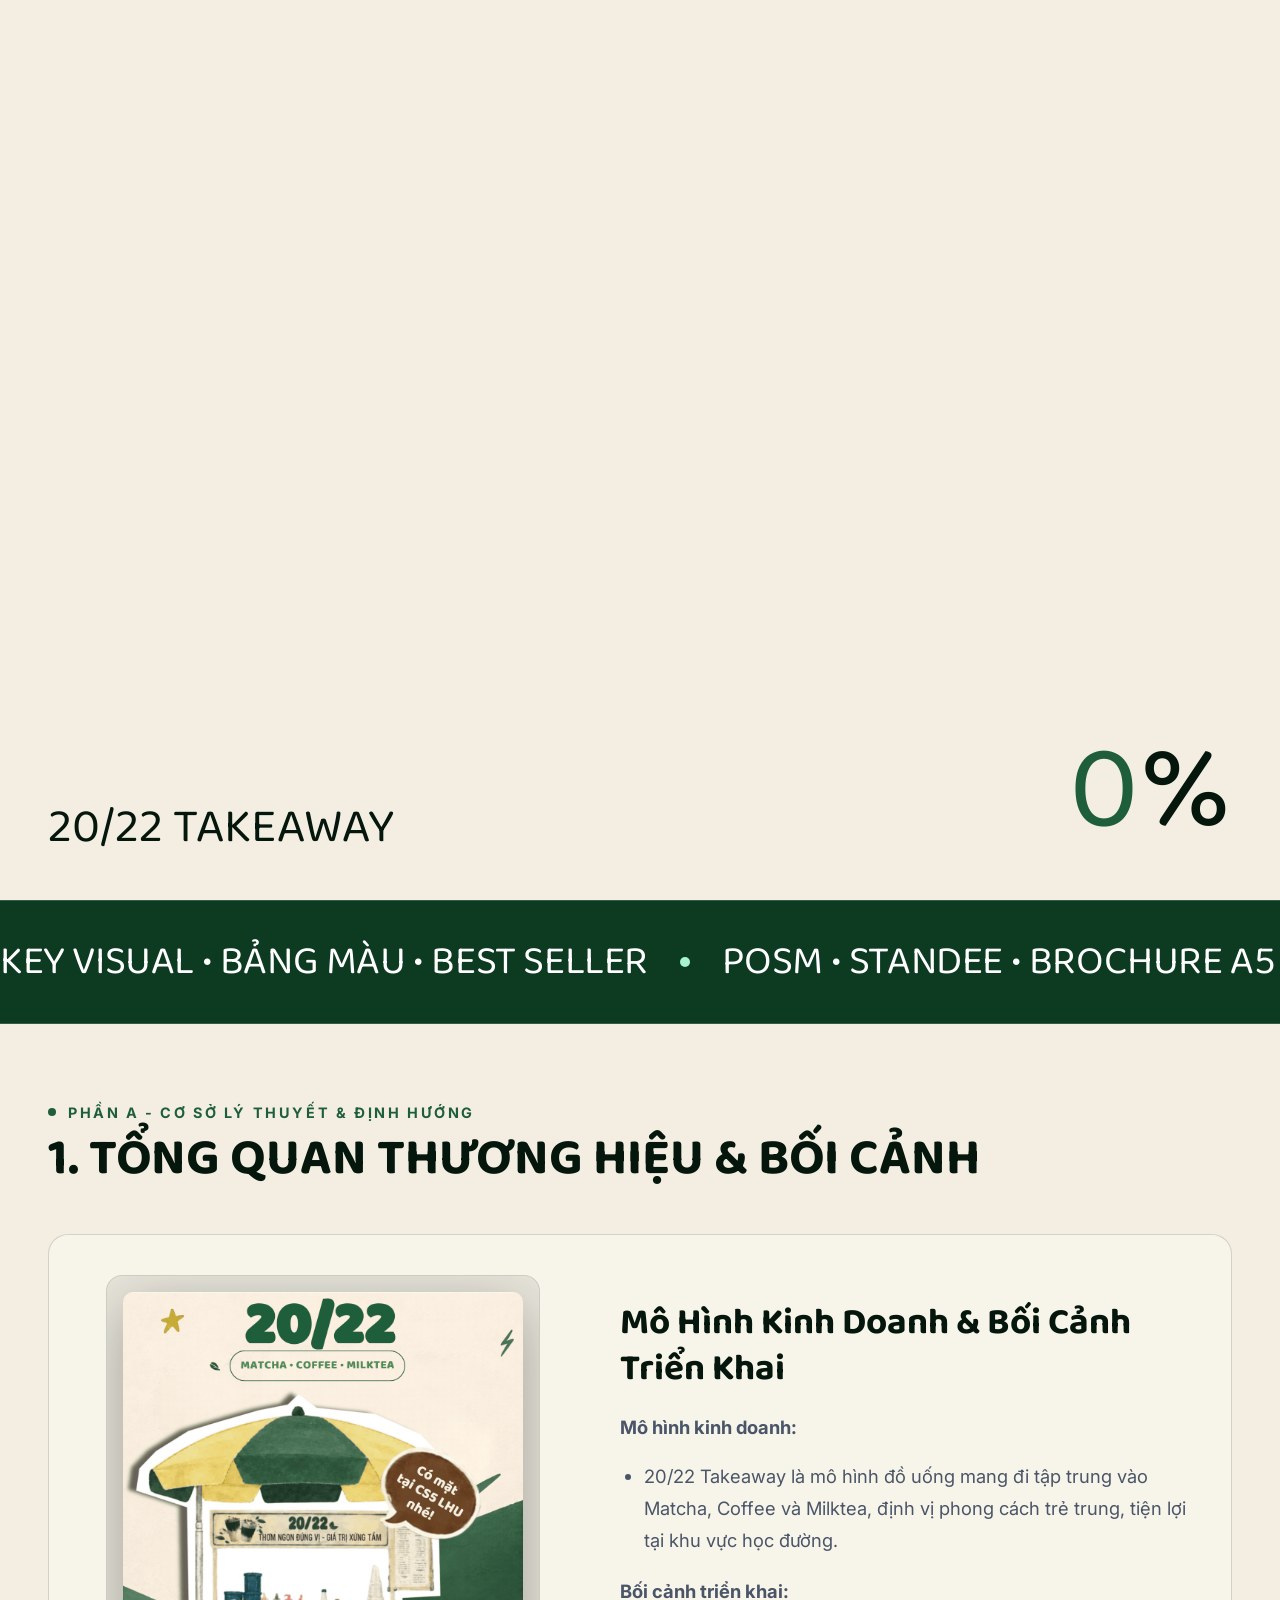
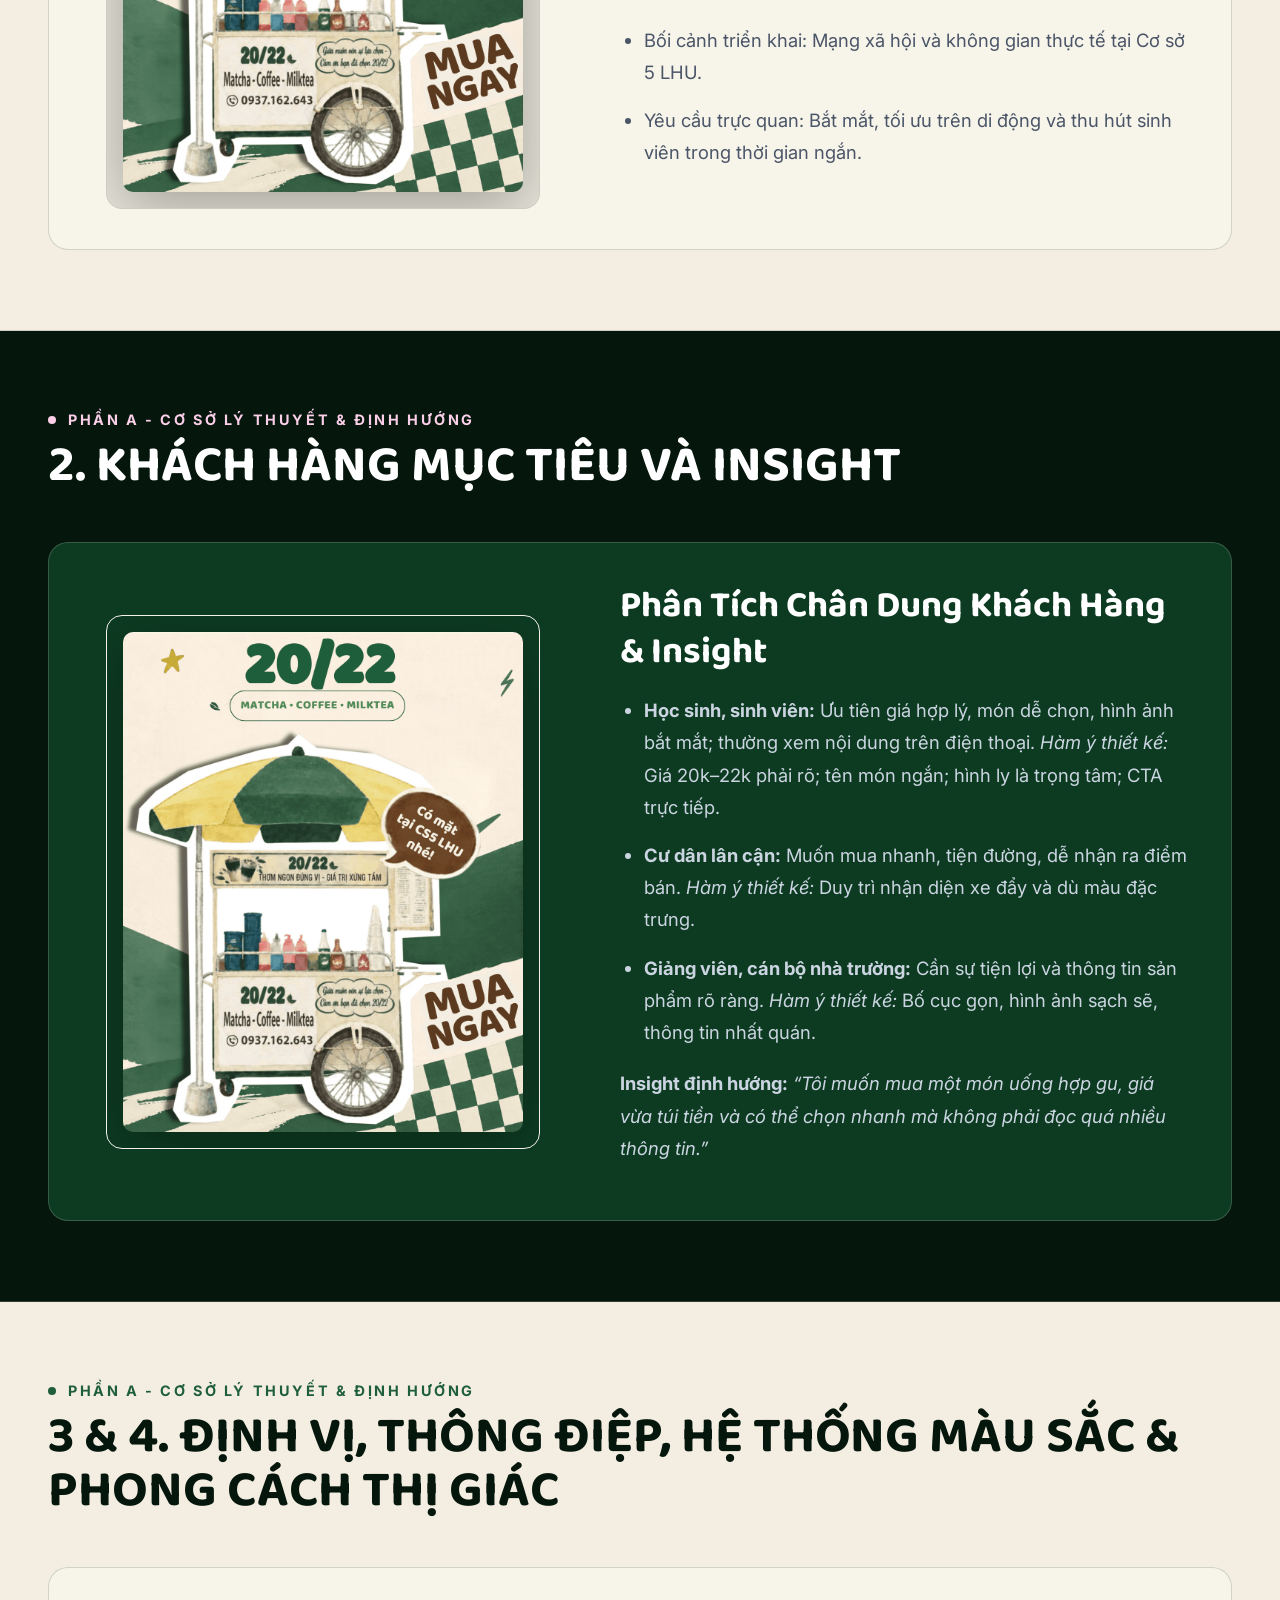
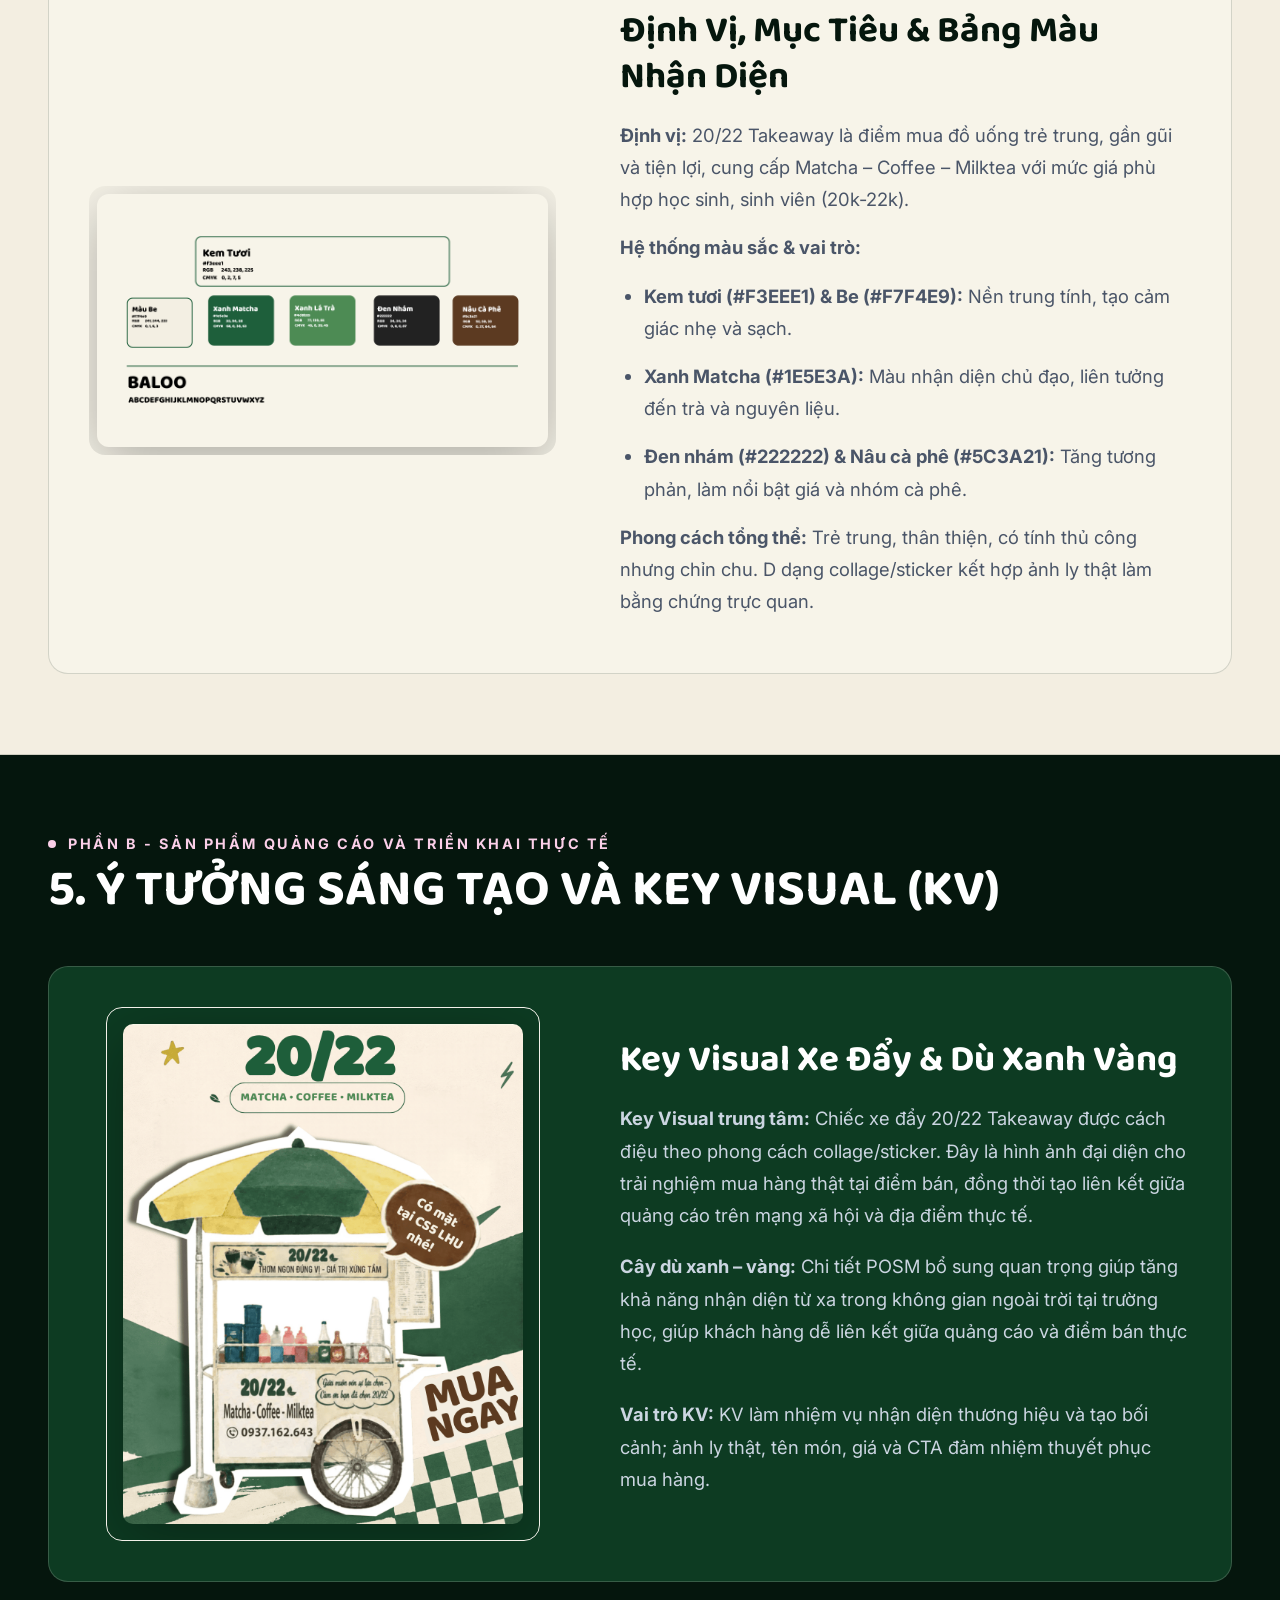
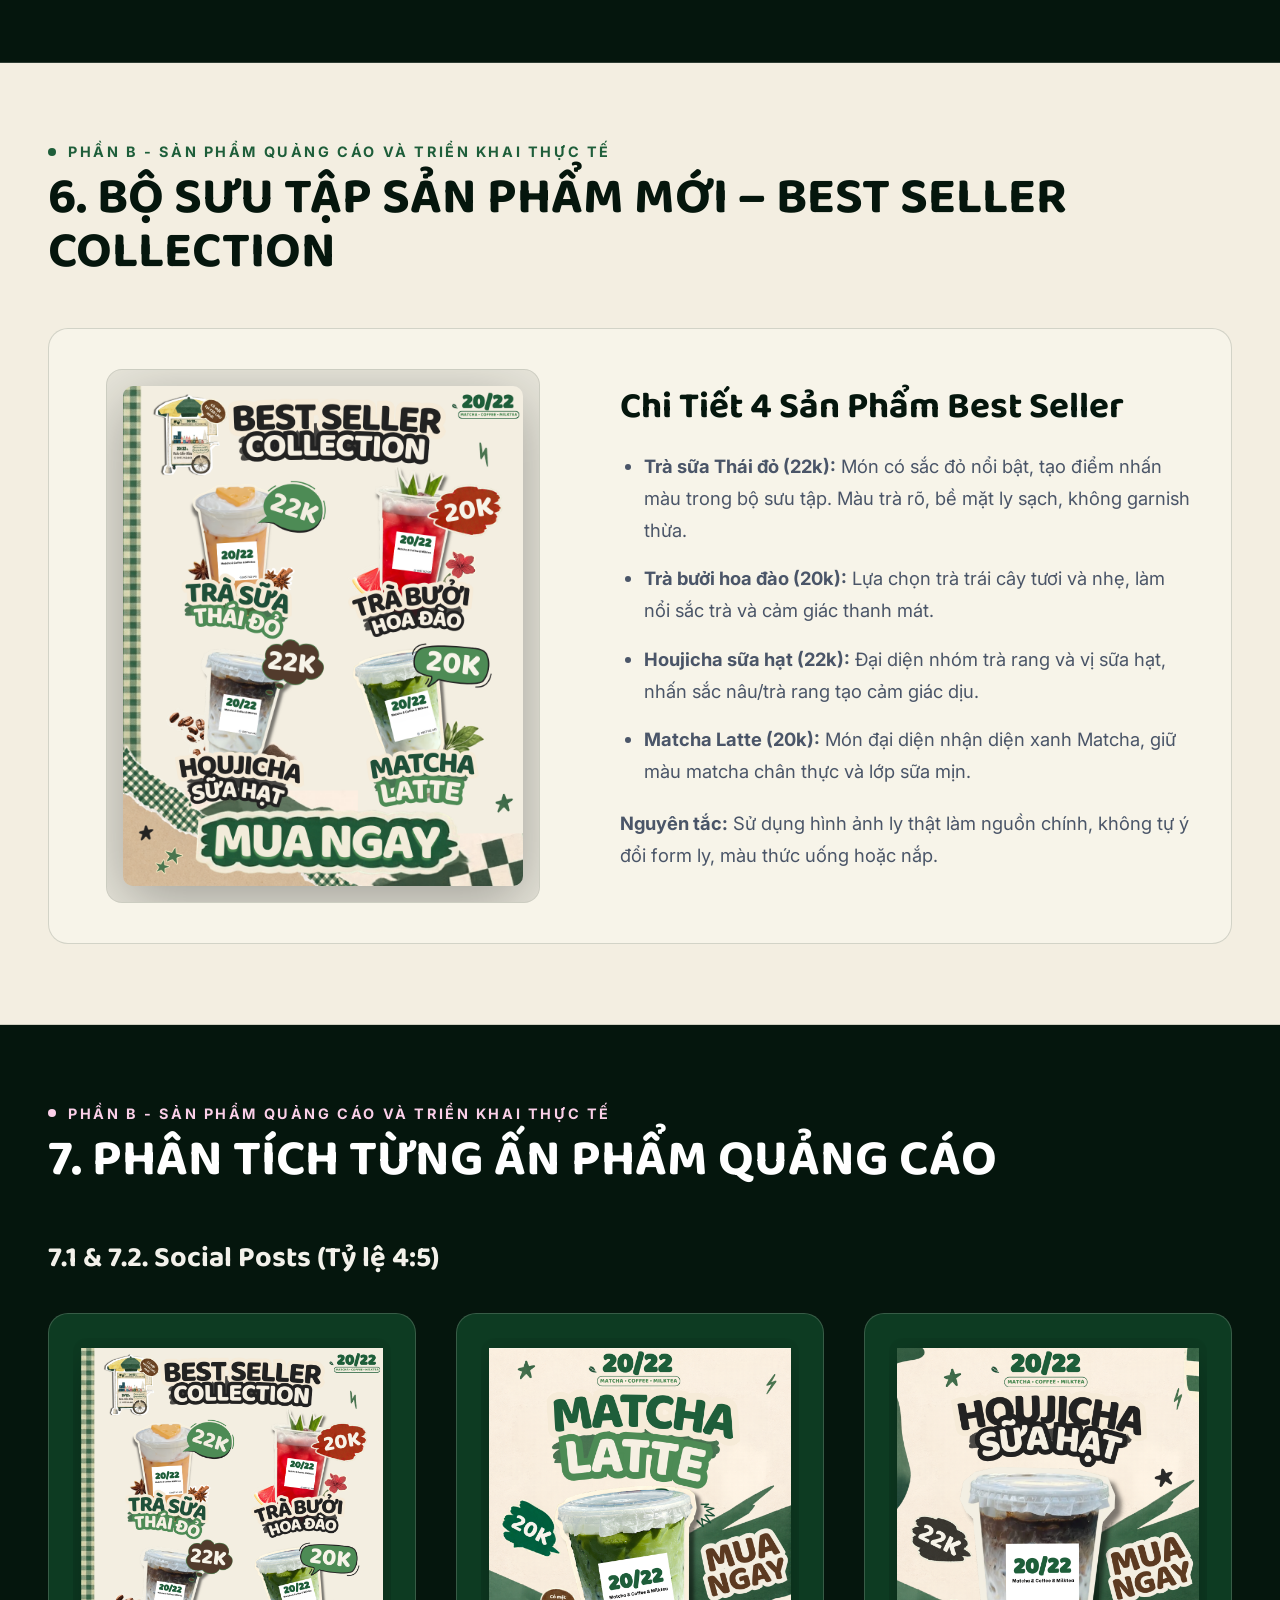
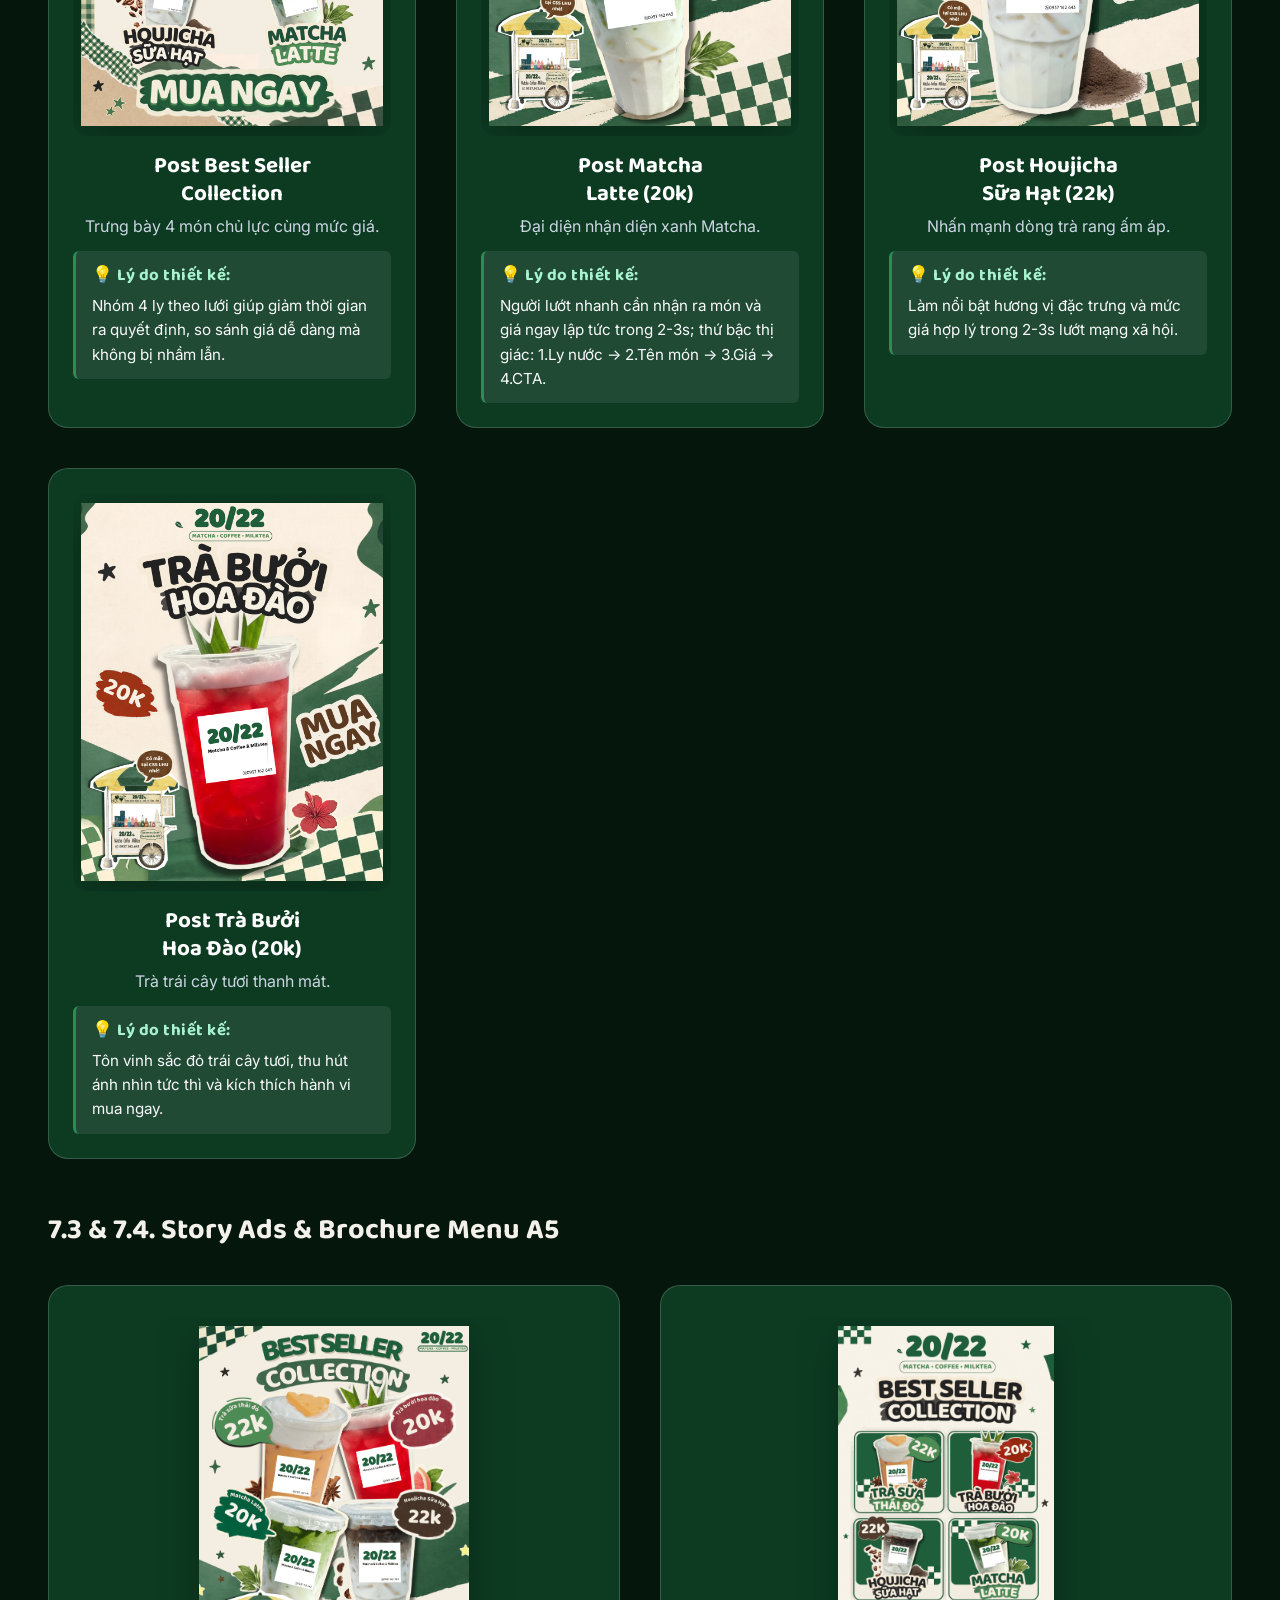
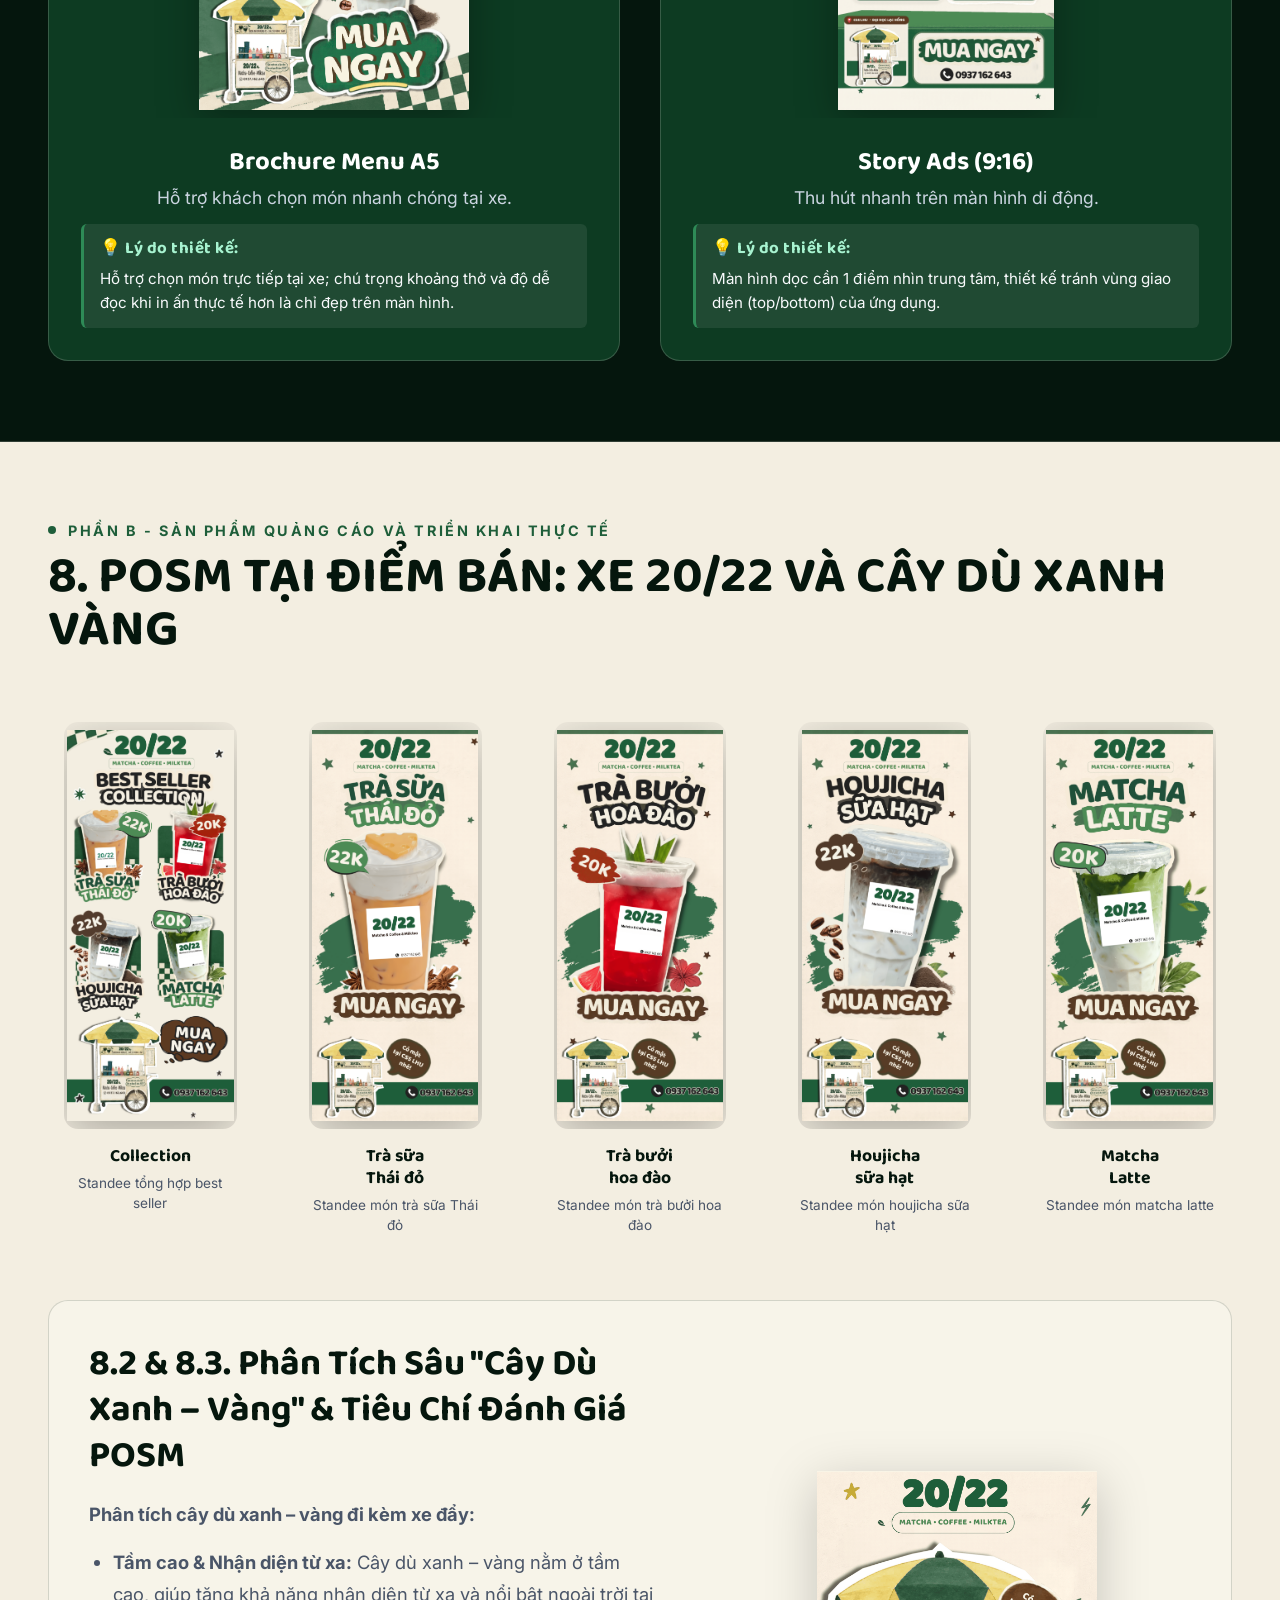
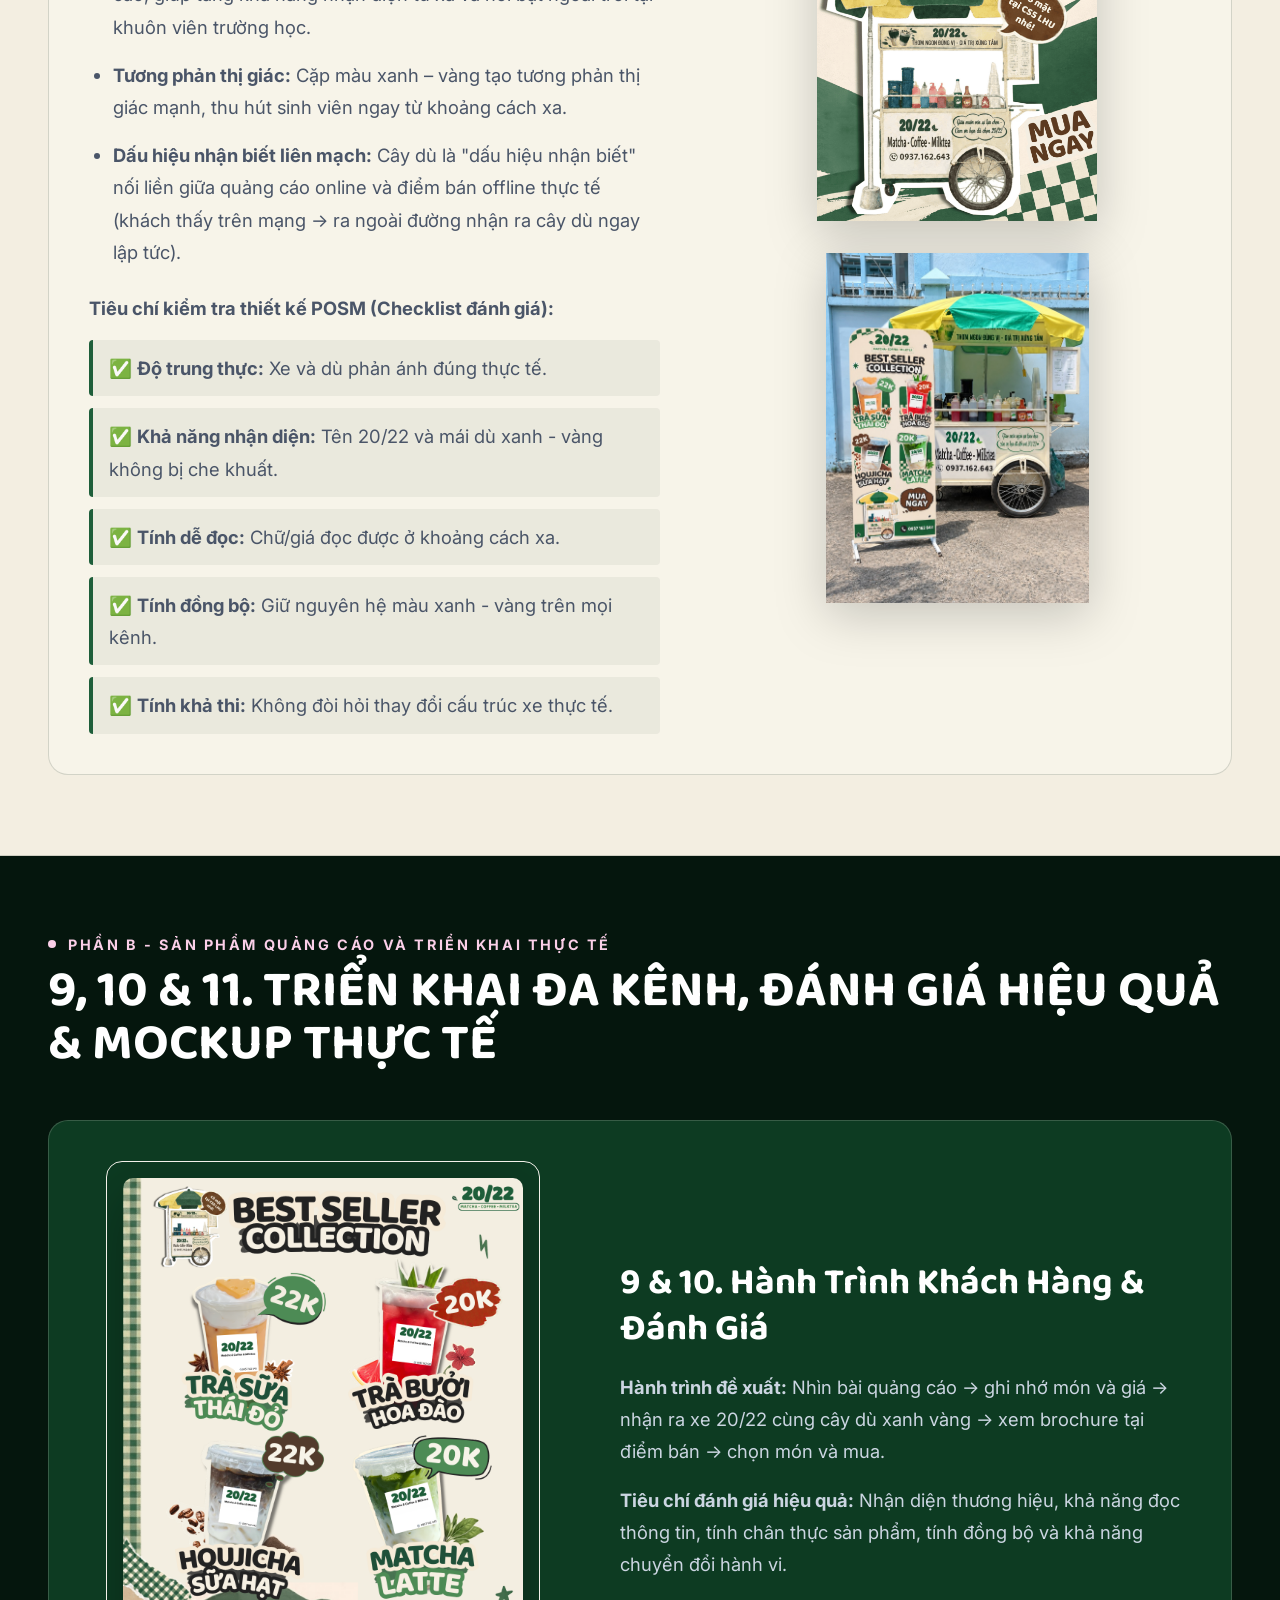
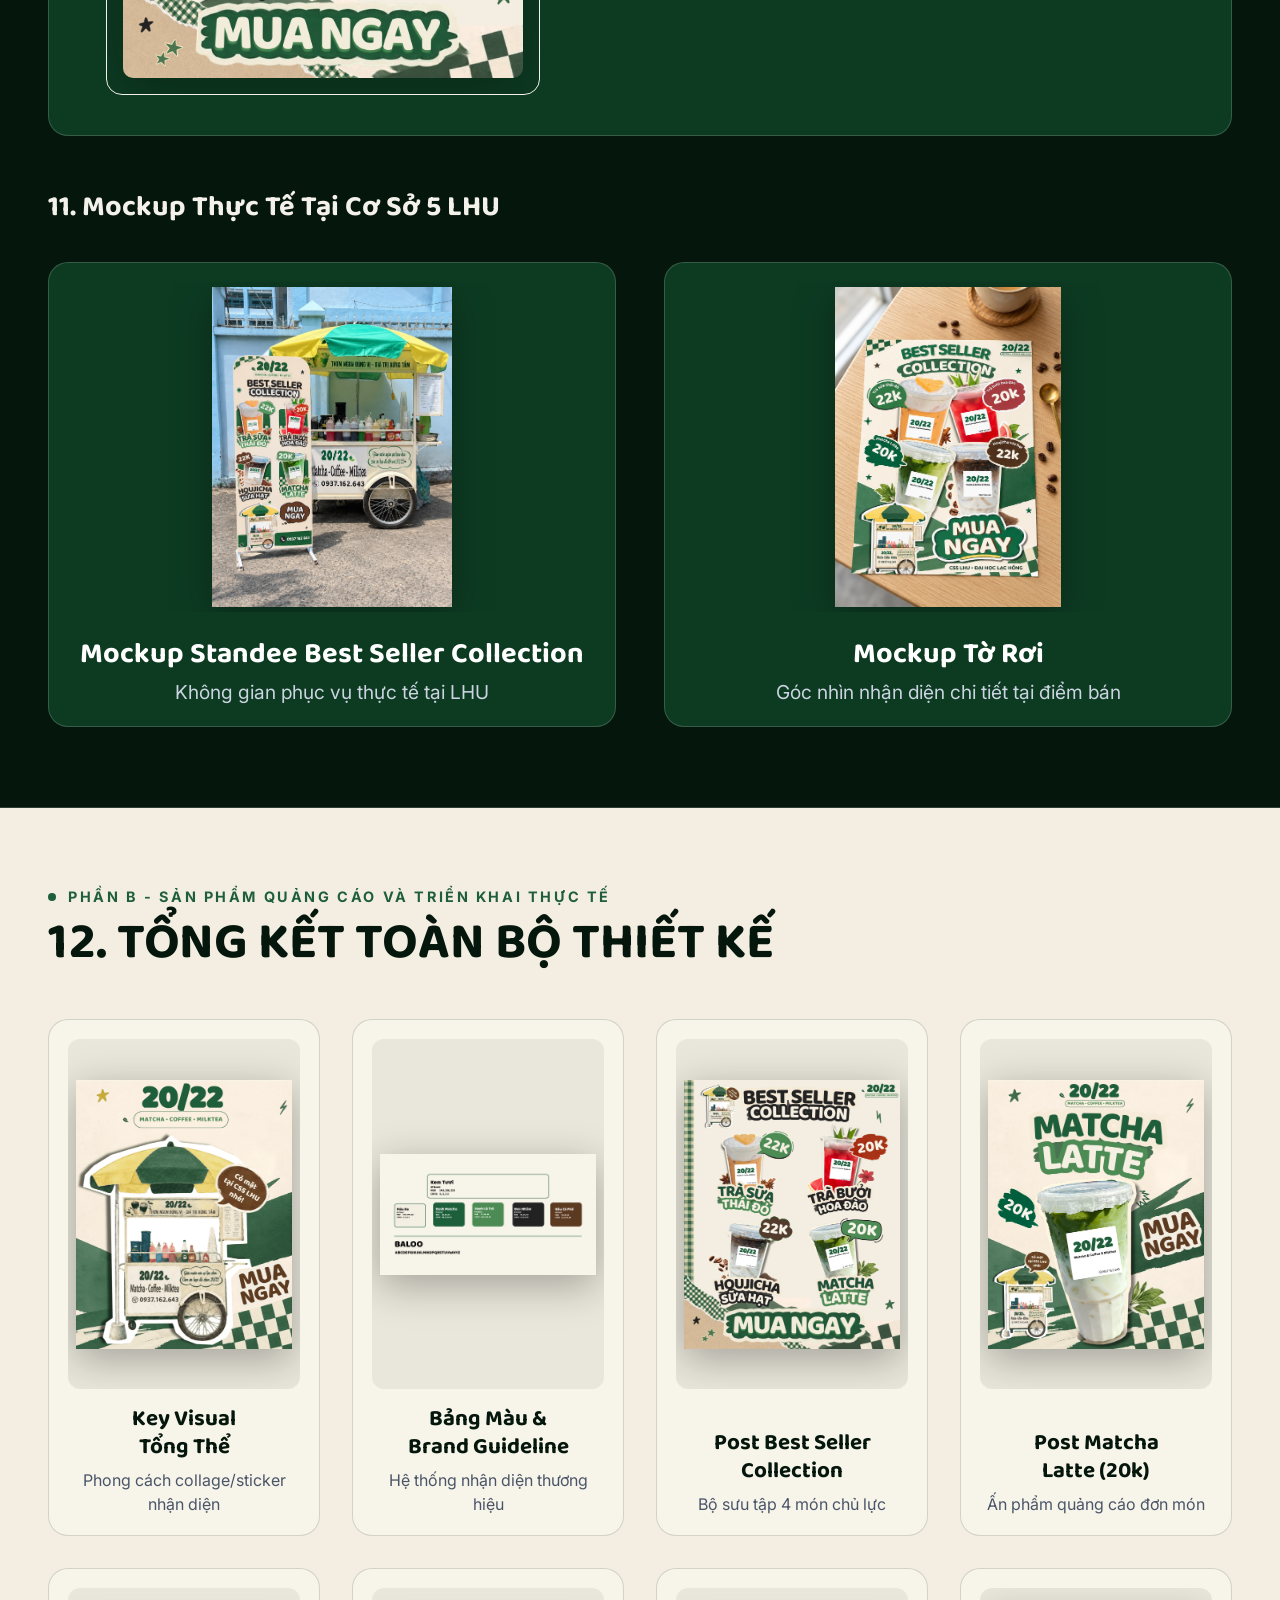
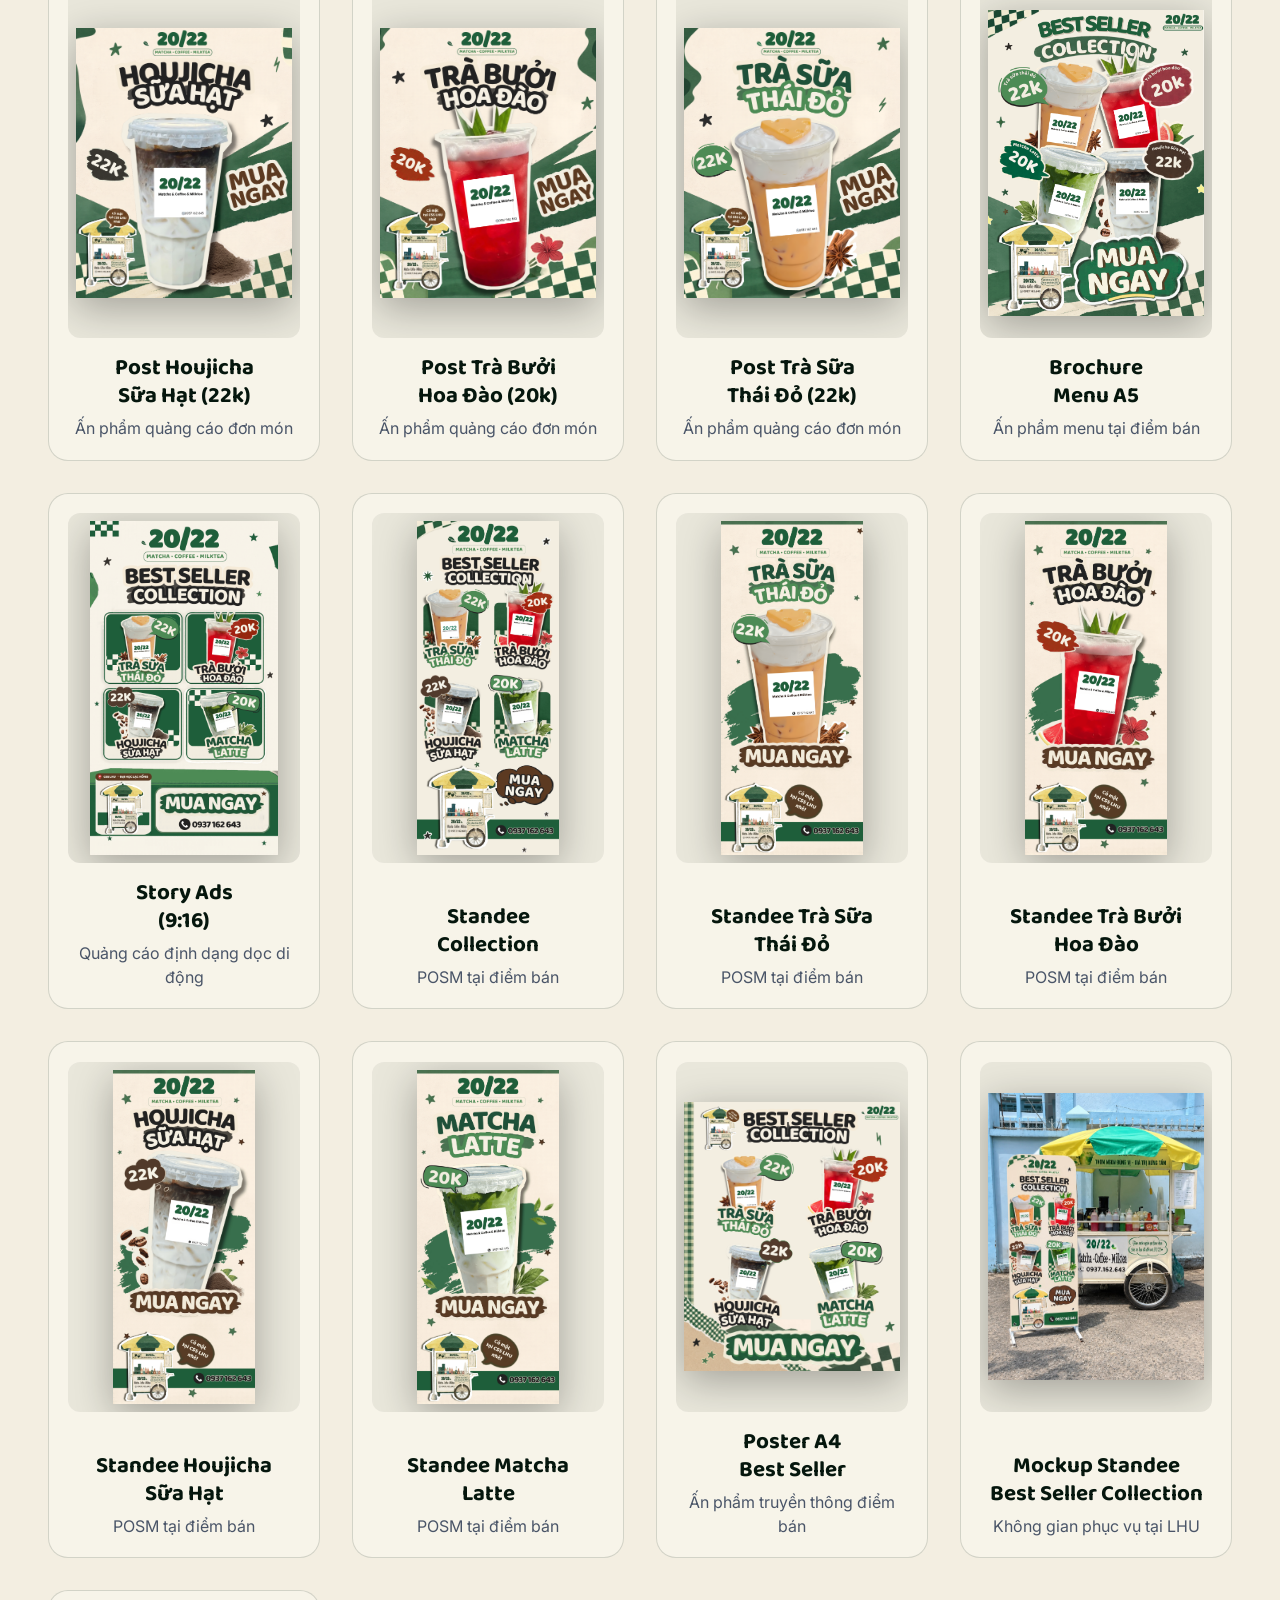
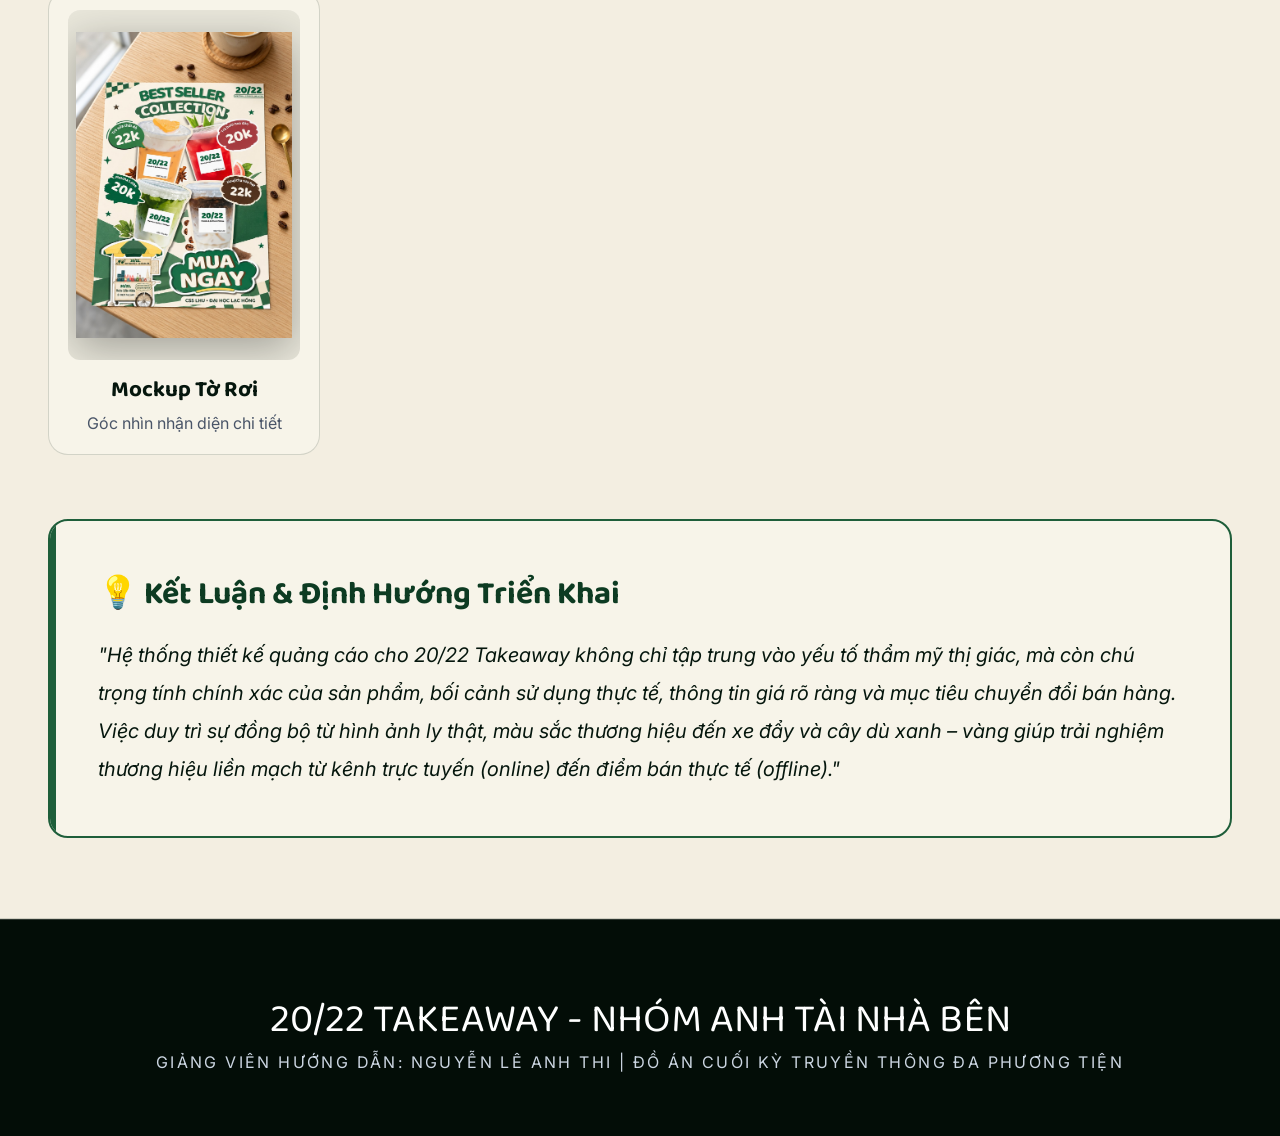
==== commit 6e5c782a: "Add files via upload" ====
--- a/index.html
+++ b/index.html
@@ -182,7 +182,7 @@
             border-color: rgba(5, 22, 13, 0.12);
         }
 
-        /* Hero Section (Đổi thành màu kem theo yêu cầu) */
+        /* Hero Section */
         .hero {
             position: relative; display: flex; flex-direction: column; justify-content: center; min-height: 100svh;
             padding: 8rem var(--gutter) 4rem var(--gutter); 
@@ -194,14 +194,14 @@
             display: grid; grid-template-columns: 1.1fr 0.9fr; gap: 4rem; align-items: center; z-index: 20; position: relative; max-width: 1400px; margin: 0 auto; width: 100%;
         }
         .hero-text .eyebrow {
-            color: var(--accent-green-2); /* Màu xanh thứ 2 trong bảng màu */
+            color: var(--accent-green-2);
         }
         .hero-text .eyebrow-dot {
             background: var(--accent-green-2);
         }
         .hero-text h1 {
             font-family: var(--font-display); font-size: clamp(3rem, 5vw, 5.5rem); line-height: 1.15; 
-            color: var(--accent-green-1); /* Tiêu đề chính màu xanh theme dùng nhiều */
+            color: var(--accent-green-1);
         }
         .hero-text h1 span { 
             color: var(--accent-green-2); display: block; 
@@ -454,7 +454,7 @@
     </header>
 
     <main id="top">
-        <!-- Hero Section (Trang đầu tiên màu kem, tiêu đề xanh lá/xanh theme, tag nhỏ xanh thứ 2) -->
+        <!-- Hero Section -->
         <section id="hero" class="hero">
             <div class="hero-grid">
                 <div class="hero-text">
@@ -540,10 +540,10 @@
                         <li><strong>Xanh Matcha (#1E5E3A):</strong> Màu nhận diện chủ đạo, liên tưởng đến trà và nguyên liệu.</li>
                         <li><strong>Đen nhám (#222222) & Nâu cà phê (#5C3A21):</strong> Tăng tương phản, làm nổi bật giá và nhóm cà phê.</li>
                     </ul>
-                    <p style="margin-top: 1rem;"><strong>Phong cách tổng thể:</strong> Trẻ trung, thân thiện, có tính thủ công nhưng chỉn chu. Dạng collage/sticker kết hợp ảnh ly thật làm bằng chứng trực quan.</p>
+                    <p style="margin-top: 1rem;"><strong>Phong cách tổng thể:</strong> Trẻ trung, thân thiện, có tính thủ công nhưng chỉn chu. D dạng collage/sticker kết hợp ảnh ly thật làm bằng chứng trực quan.</p>
                 </div>
                 <div class="image-side" style="padding: 0.5rem; background: transparent; border: none;">
-                    <img src="assets/images/brand-guideline.png" alt="Mục 3 & 4: Bảng màu & Brand Guideline" class="zoomable" data-index="5" style="max-height: 520px; border-radius: 12px;">
+                    <img src="assets/images/brand-guideline.png" alt="Mục 3 & 4: Bảng màu & Brand Guideline" class="zoomable" data-index="16" style="max-height: 520px; border-radius: 12px;">
                 </div>
             </div>
         </section>
@@ -670,7 +670,7 @@
             </div>
         </section>
 
-        <!-- ================= MỤC 8 (Cream Theme) ================= -->
+        <!-- ================= MỤC 8 (Cream Theme) - ĐÃ CÂN ĐỐI 2 ẢNH BẰNG NHAU ================= -->
         <section id="sec-8" class="cream-theme">
             <div class="section-header">
                 <div class="eyebrow"><div class="eyebrow-dot"></div>Phần B - Sản Phẩm Quảng Cáo Và Triển Khai Thực Tế</div>
@@ -707,7 +707,7 @@
                 </div>
             </div>
 
-            <!-- Mục 8.2 & 8.3 -->
+            <!-- Mục 8.2 & 8.3: 2 ảnh được căn chỉnh chiều rộng và chiều cao bằng nhau, cân đối hoàn hảo -->
             <div class="showcase-row" style="max-width: 1400px; margin: 0 auto;">
                 <div class="content-side">
                     <h3>8.2 & 8.3. Phân Tích Sâu "Cây Dù Xanh – Vàng" & Tiêu Chí Đánh Giá POSM</h3>
@@ -726,12 +726,12 @@
                         <li style="margin-bottom: 0rem; padding: 0.75rem 1rem; background: rgba(5,22,13,0.05); border-left: 4px solid var(--accent-green-2); border-radius: 4px;">✅ <strong>Tính khả thi:</strong> Không đòi hỏi thay đổi cấu trúc xe thực tế.</li>
                     </ul>
                 </div>
-                <div style="display: flex; flex-direction: column; gap: 1.5rem; justify-content: center; align-items: center; width: 100%;">
+                <div style="display: flex; flex-direction: column; gap: 2rem; justify-content: center; align-items: center; width: 100%;">
                     <div style="width: 100%; display: flex; justify-content: center; align-items: center;">
-                        <img src="assets/images/key-visual.png" alt="Key Visual" class="zoomable" data-index="0" style="width: 100%; max-height: 380px; object-fit: contain; border-radius: 12px; filter: drop-shadow(0 12px 25px rgba(0,0,0,0.2)); cursor: pointer; display: block;">
+                        <img src="assets/images/key-visual.png" alt="Key Visual" class="zoomable" data-index="0" style="width: 100%; max-width: 450px; height: 350px; object-fit: contain; border-radius: 12px; filter: drop-shadow(0 12px 25px rgba(0,0,0,0.2)); cursor: pointer; display: block;">
                     </div>
                     <div style="width: 100%; display: flex; justify-content: center; align-items: center;">
-                        <img src="assets/images/mockup-standee-xe-day-1.jpg" alt="Mockup Standee Best Seller Collection" class="zoomable" data-index="14" style="width: 100%; max-height: 380px; object-fit: contain; border-radius: 12px; filter: drop-shadow(0 12px 25px rgba(0,0,0,0.2)); cursor: pointer; display: block;">
+                        <img src="assets/images/mockup-standee-xe-day-1.jpg" alt="Mockup Standee Best Seller Collection" class="zoomable" data-index="14" style="width: 100%; max-width: 450px; height: 350px; object-fit: contain; border-radius: 12px; filter: drop-shadow(0 12px 25px rgba(0,0,0,0.2)); cursor: pointer; display: block;">
                     </div>
                 </div>
             </div>
@@ -786,6 +786,13 @@
                     <div>
                         <div class="asset-name">Key Visual&#10;Tổng Thể</div>
                         <div class="asset-info">Phong cách collage/sticker nhận diện</div>
+                    </div>
+                </div>
+                <div class="pinterest-card">
+                    <div class="pinterest-img-wrap"><img src="assets/images/brand-guideline.png" alt="Bảng Màu & Brand Guideline" class="zoomable" data-index="16"></div>
+                    <div>
+                        <div class="asset-name">Bảng Màu &&#10;Brand Guideline</div>
+                        <div class="asset-info">Hệ thống nhận diện thương hiệu</div>
                     </div>
                 </div>
                 <div class="pinterest-card">
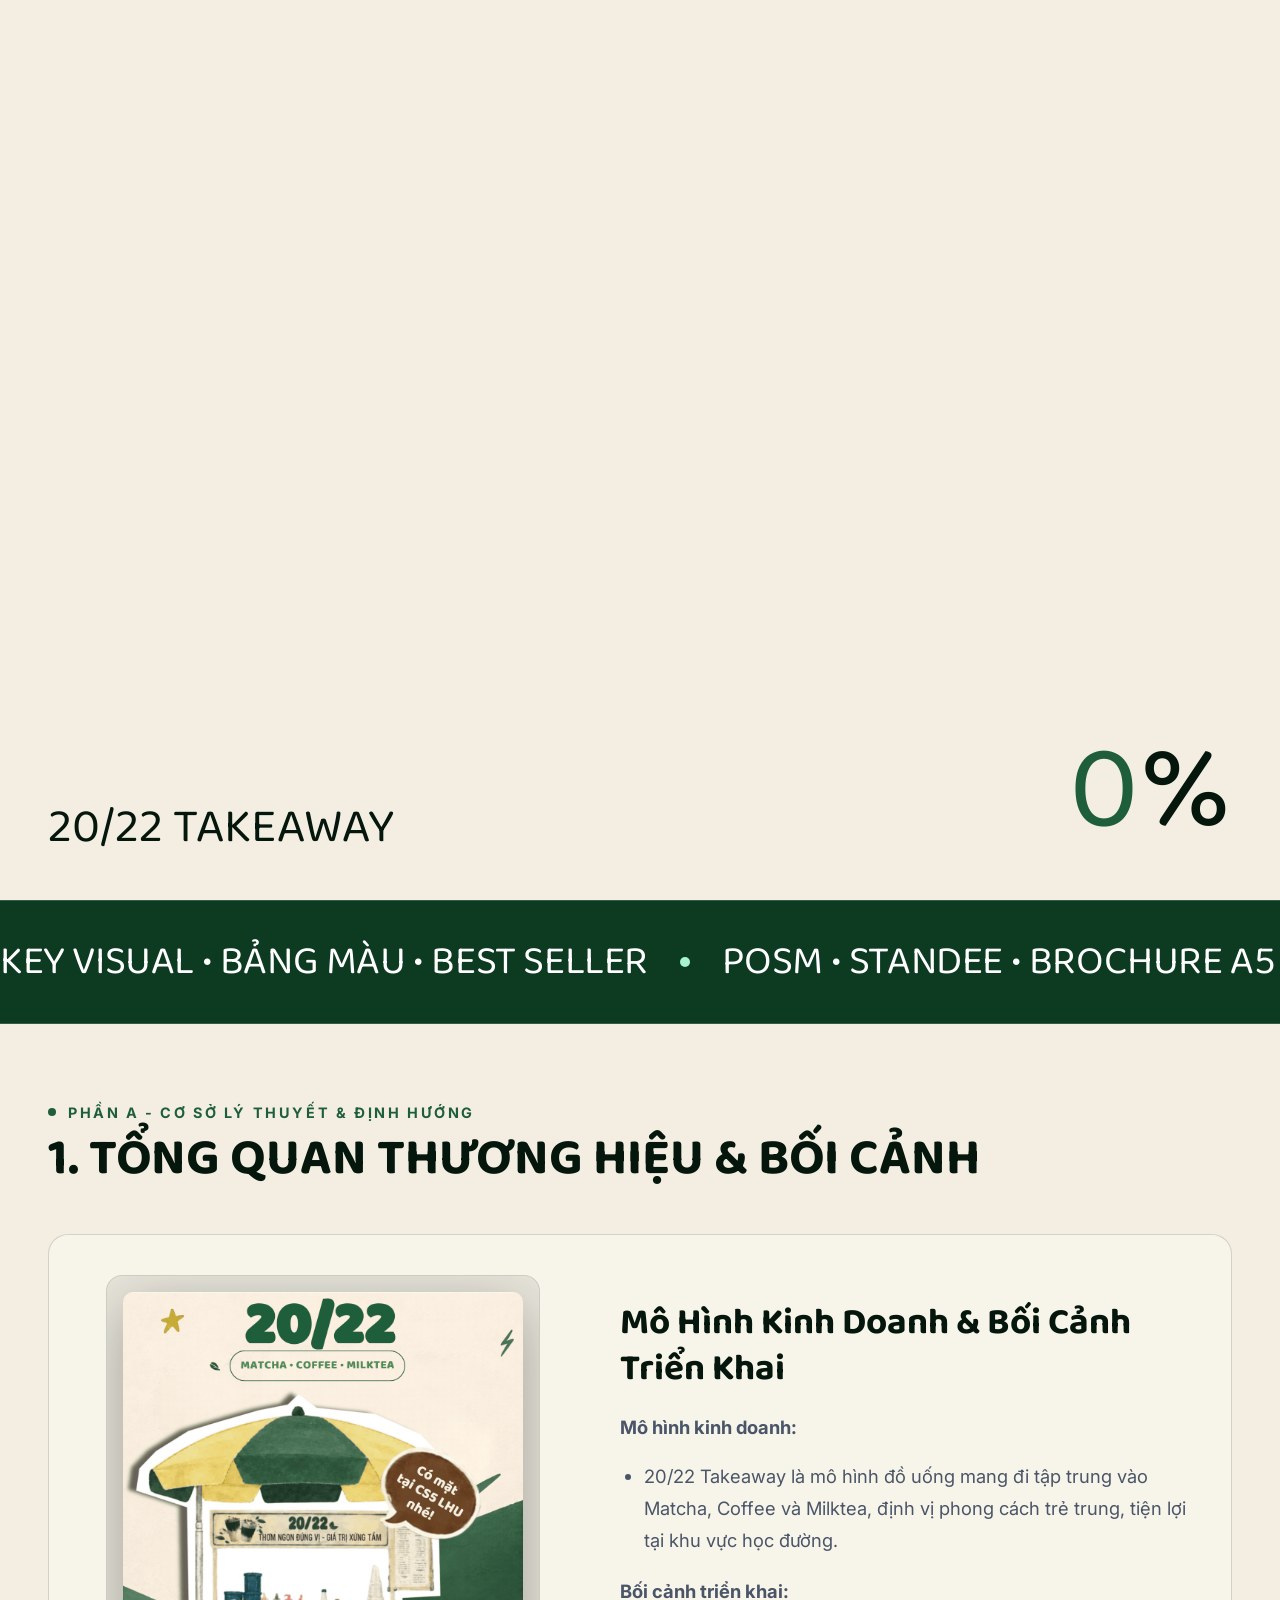
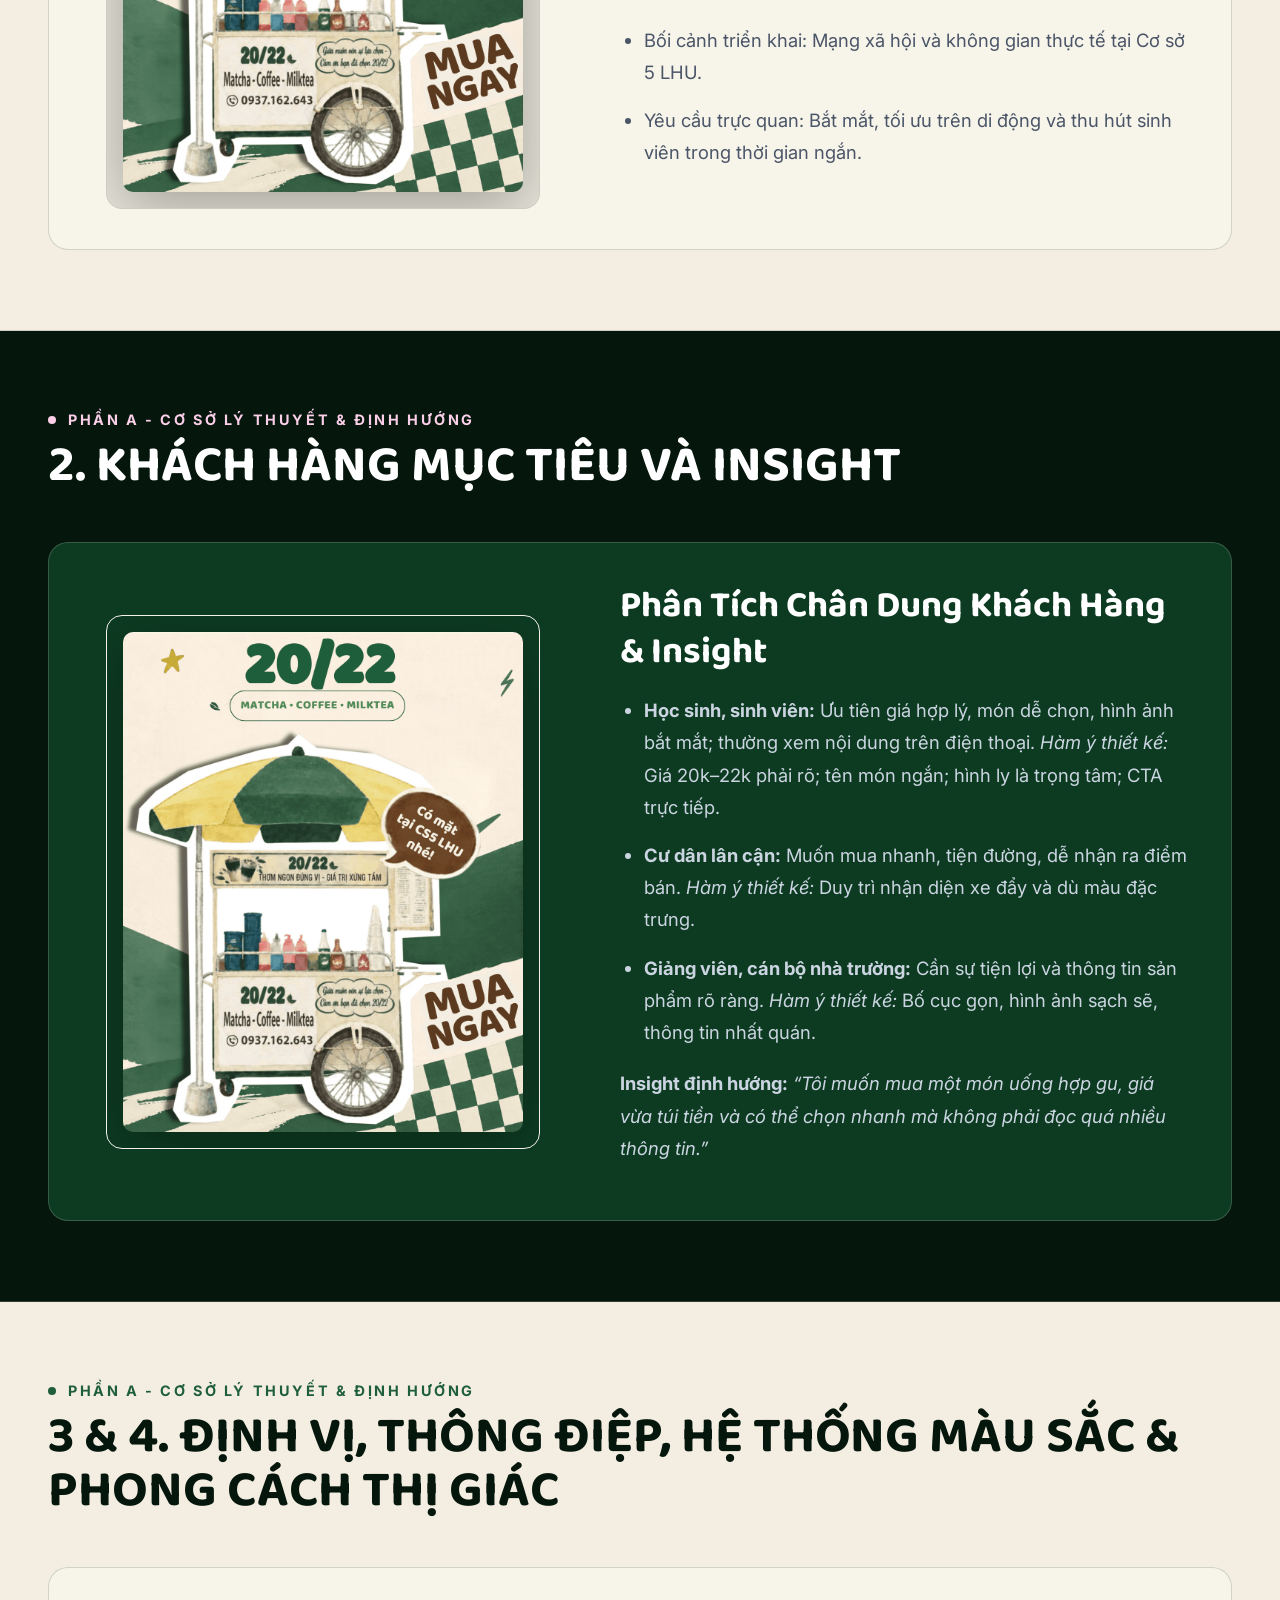
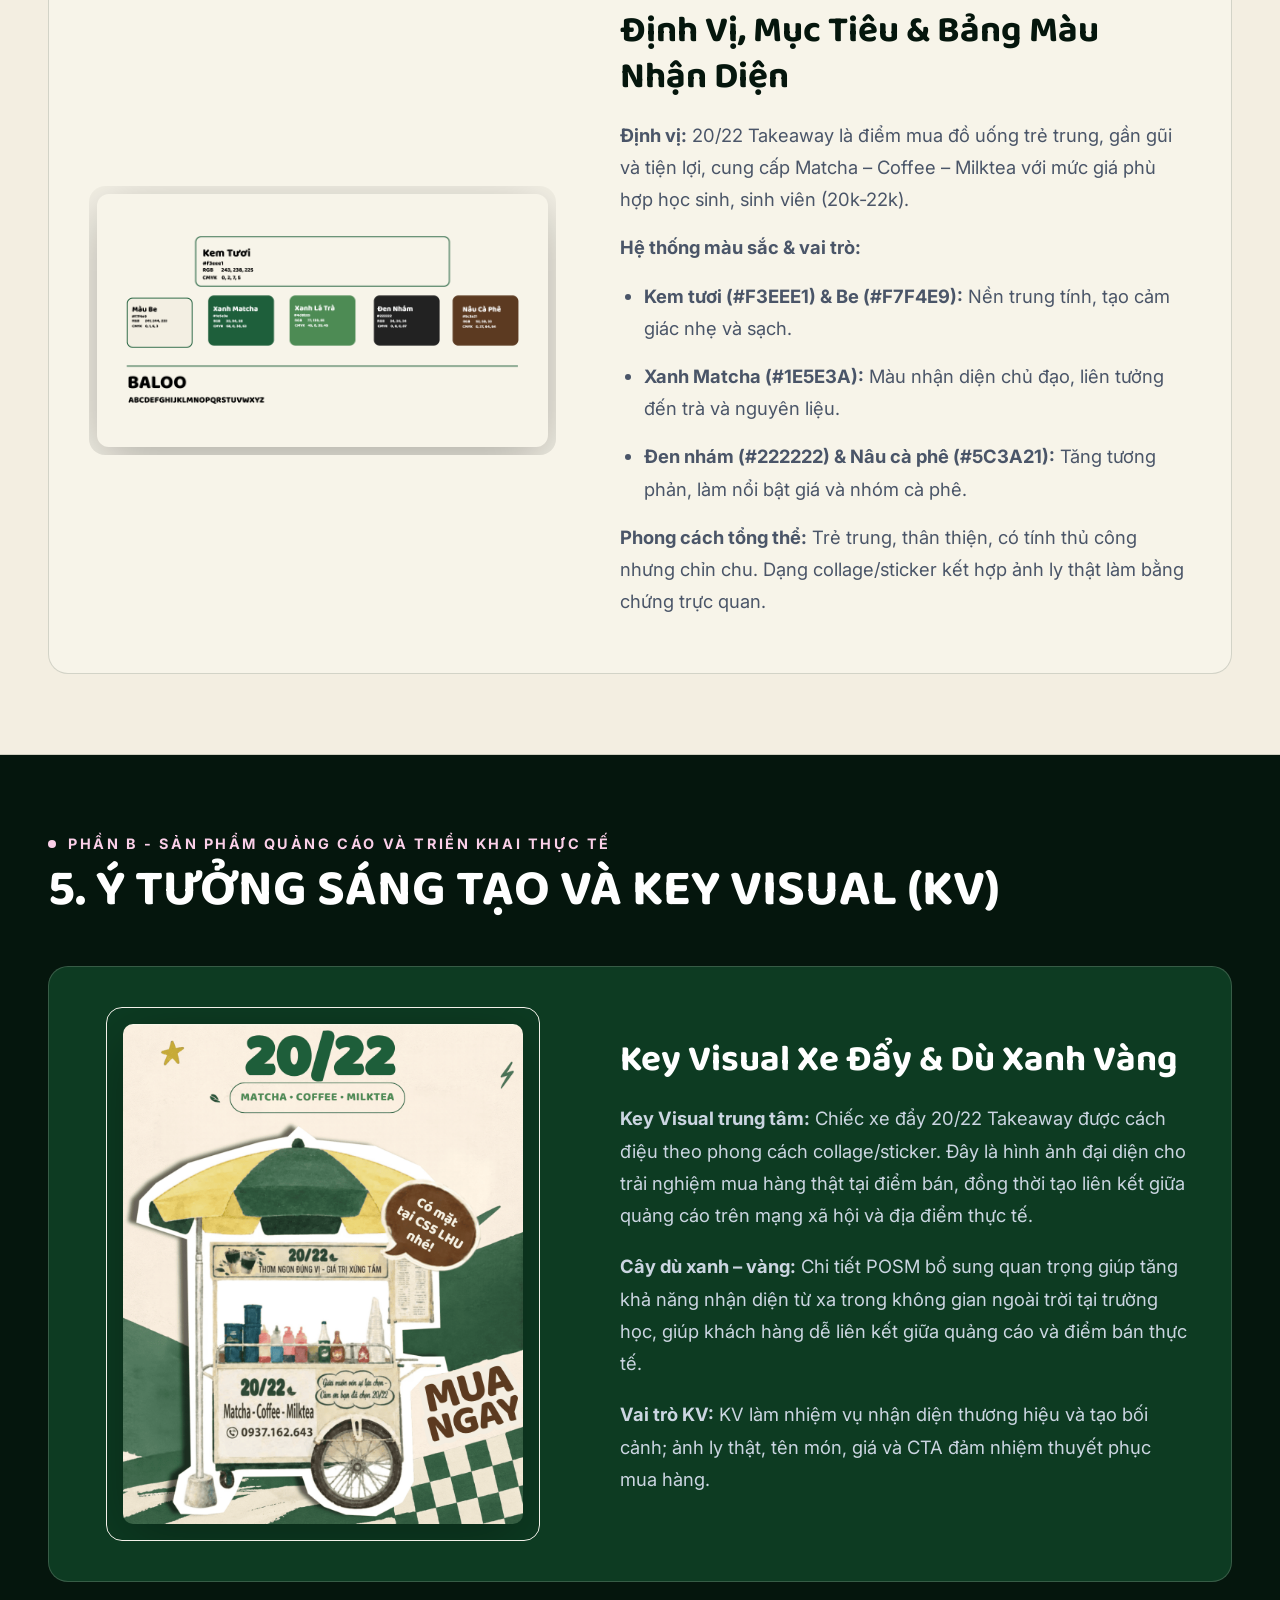
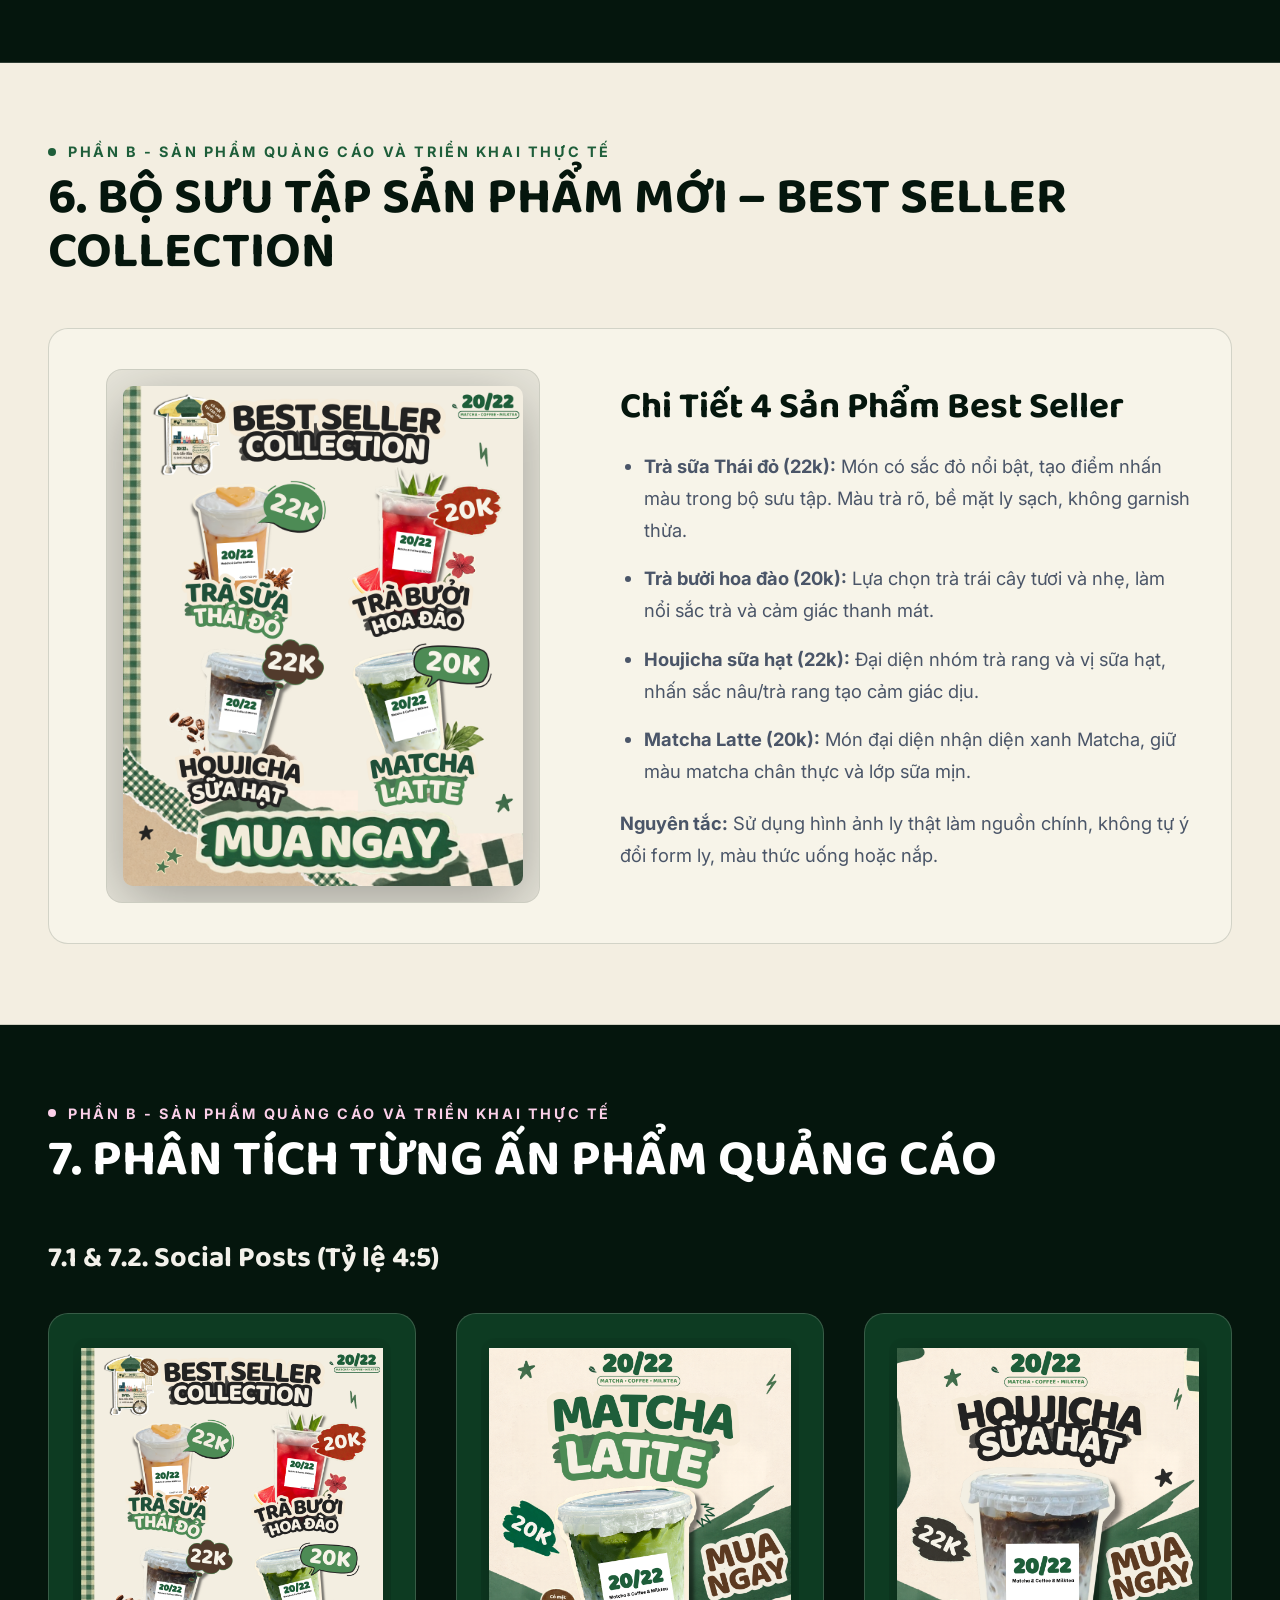
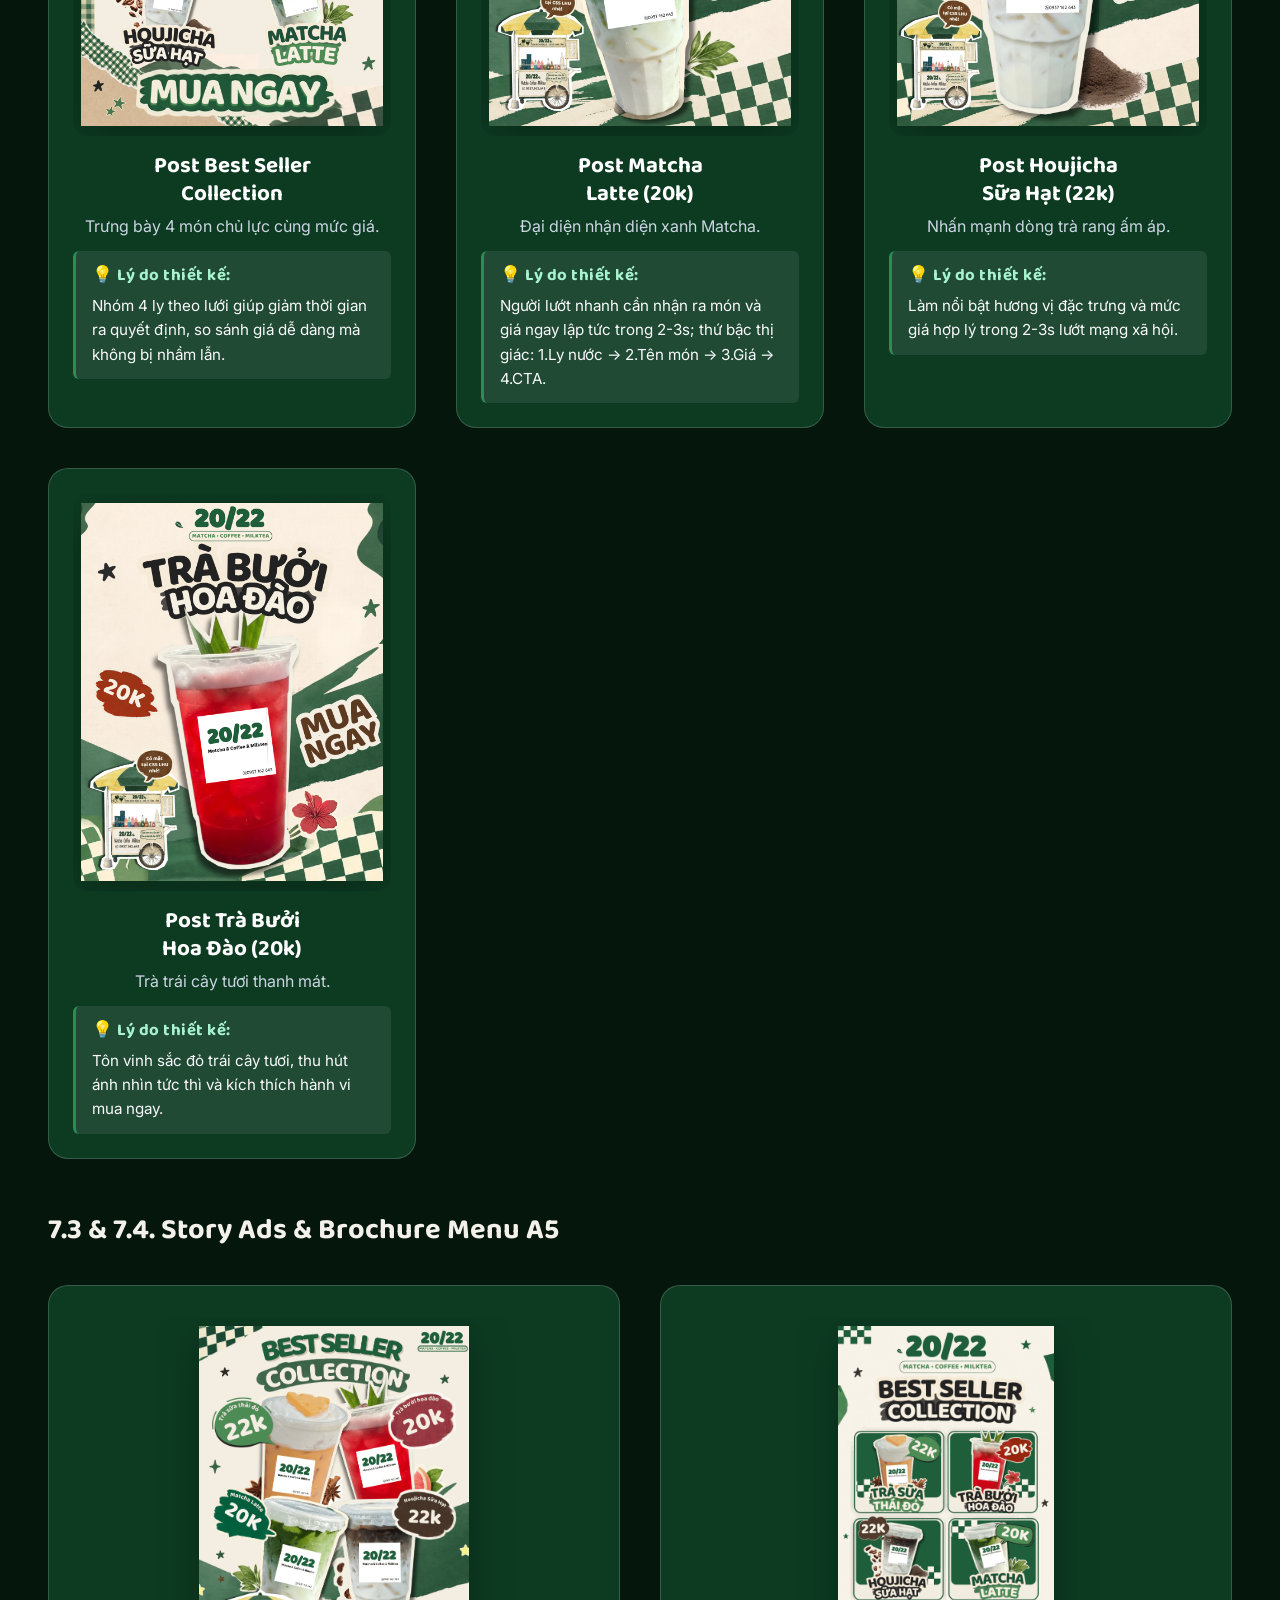
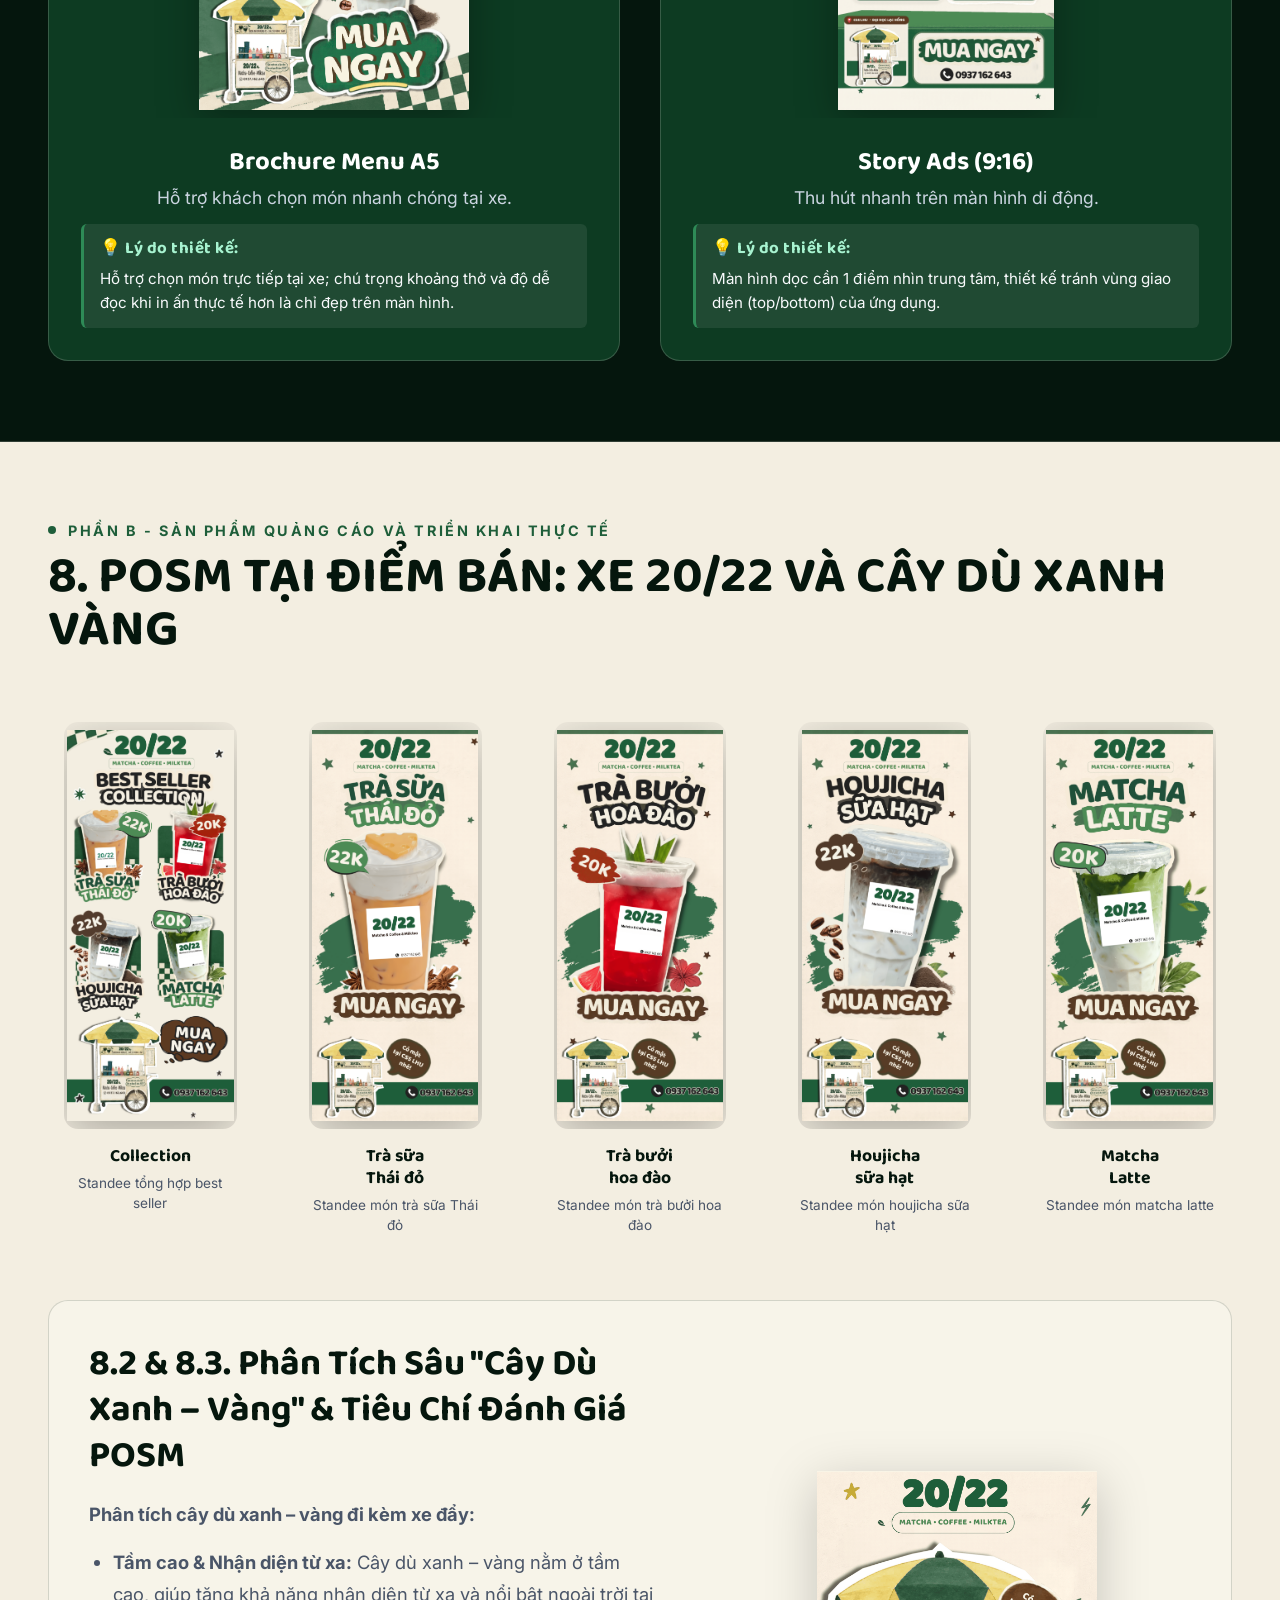
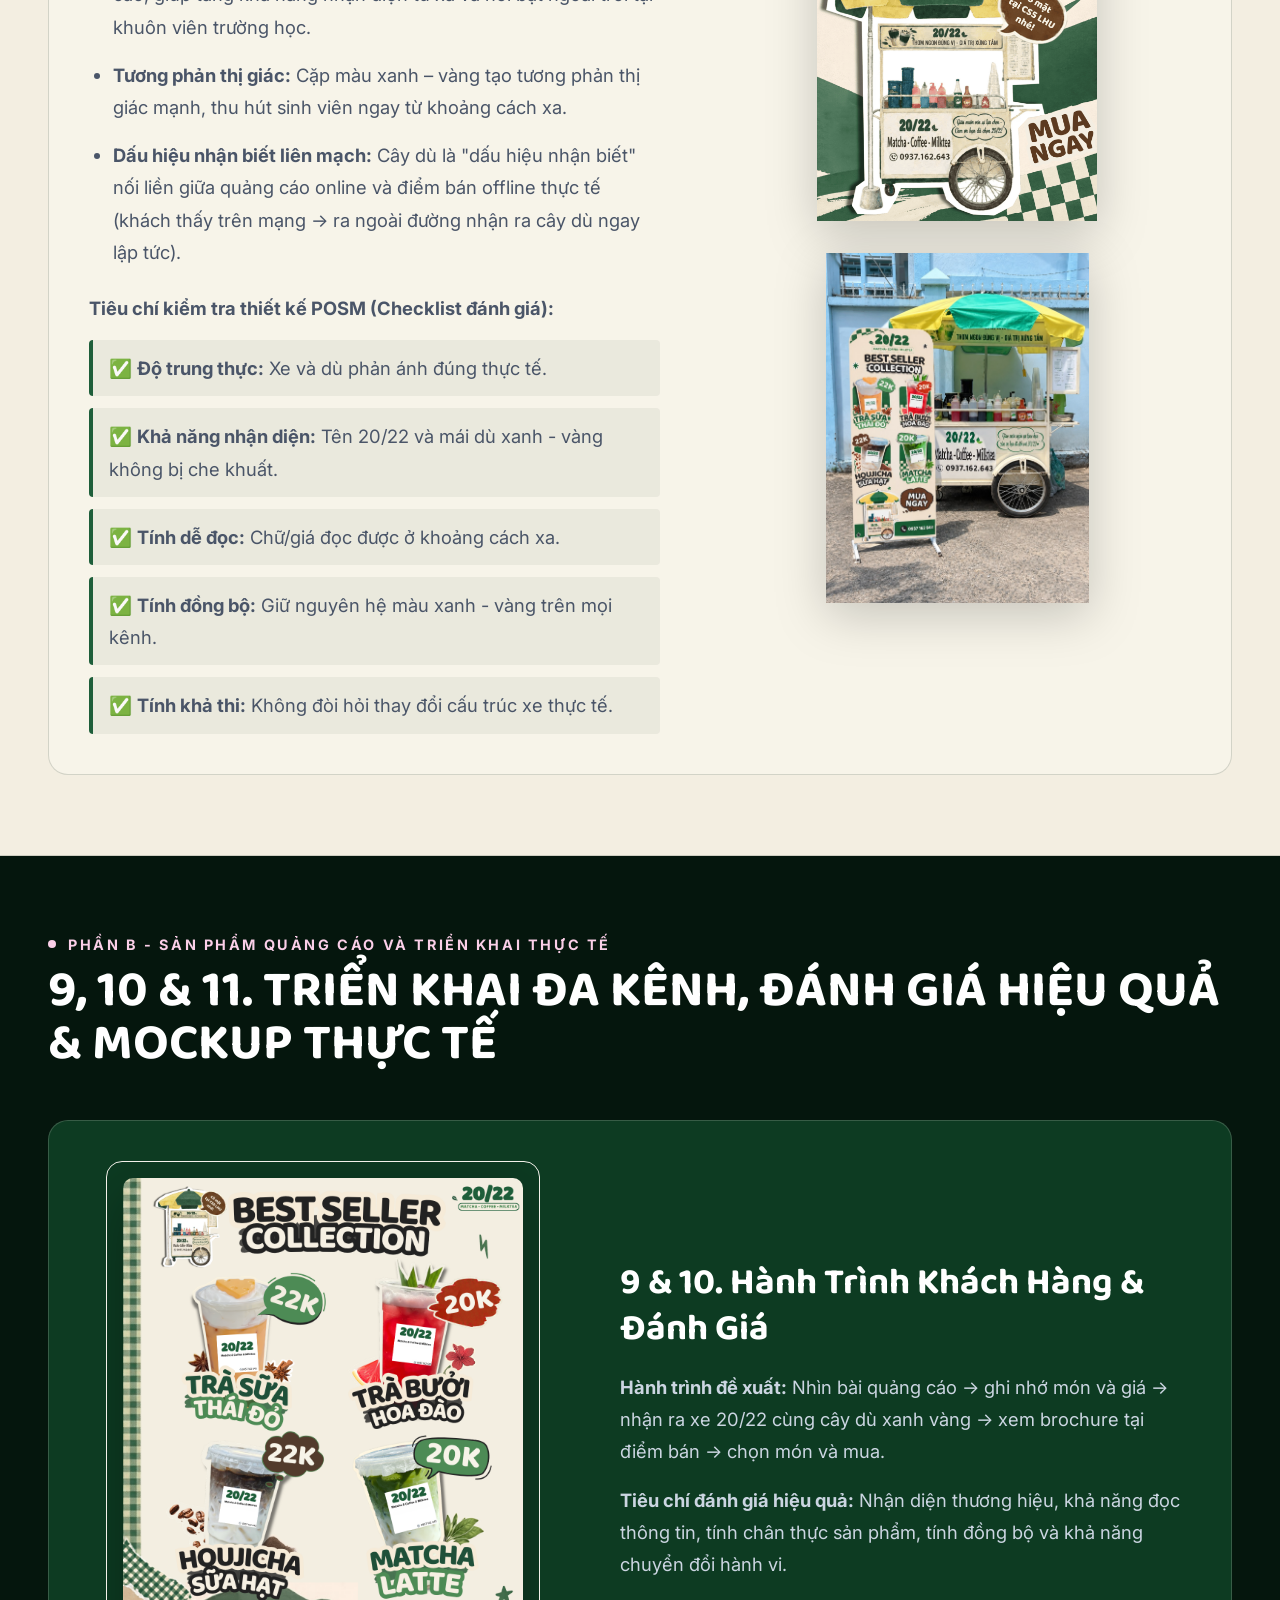
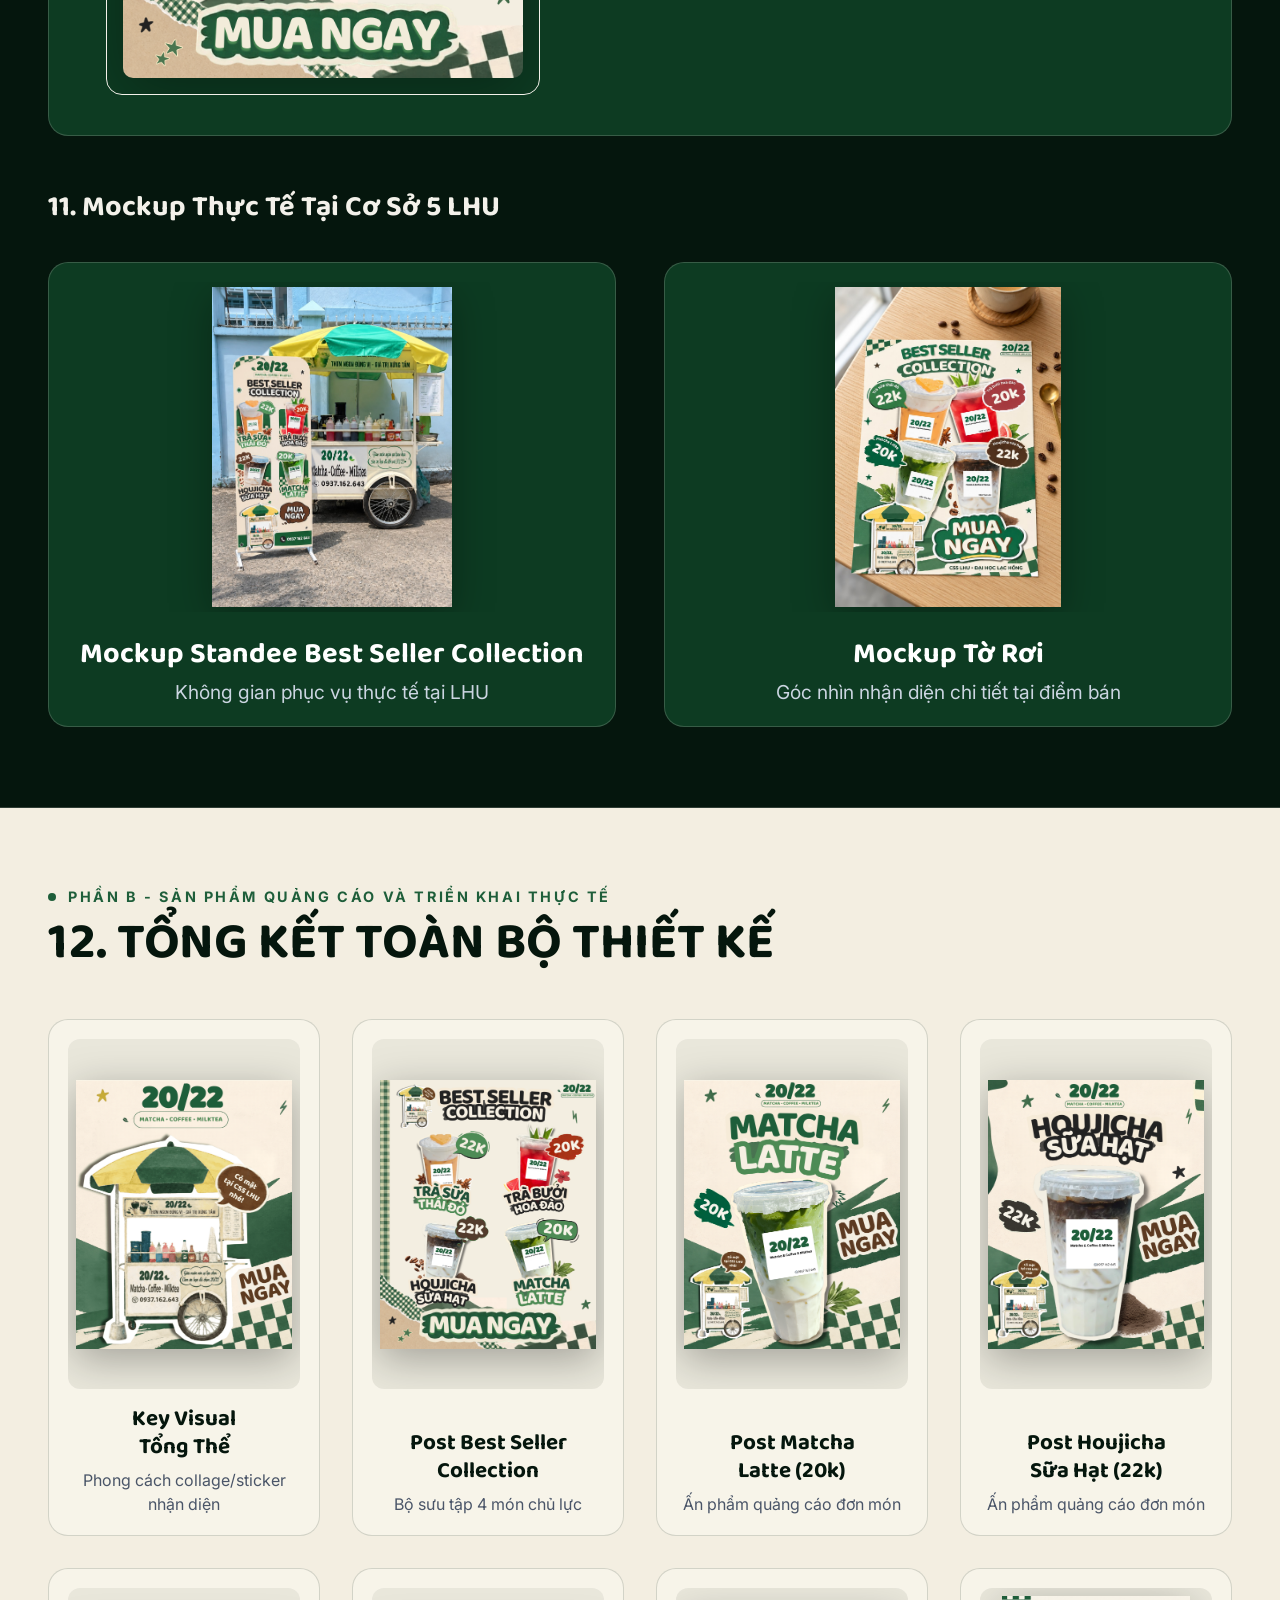
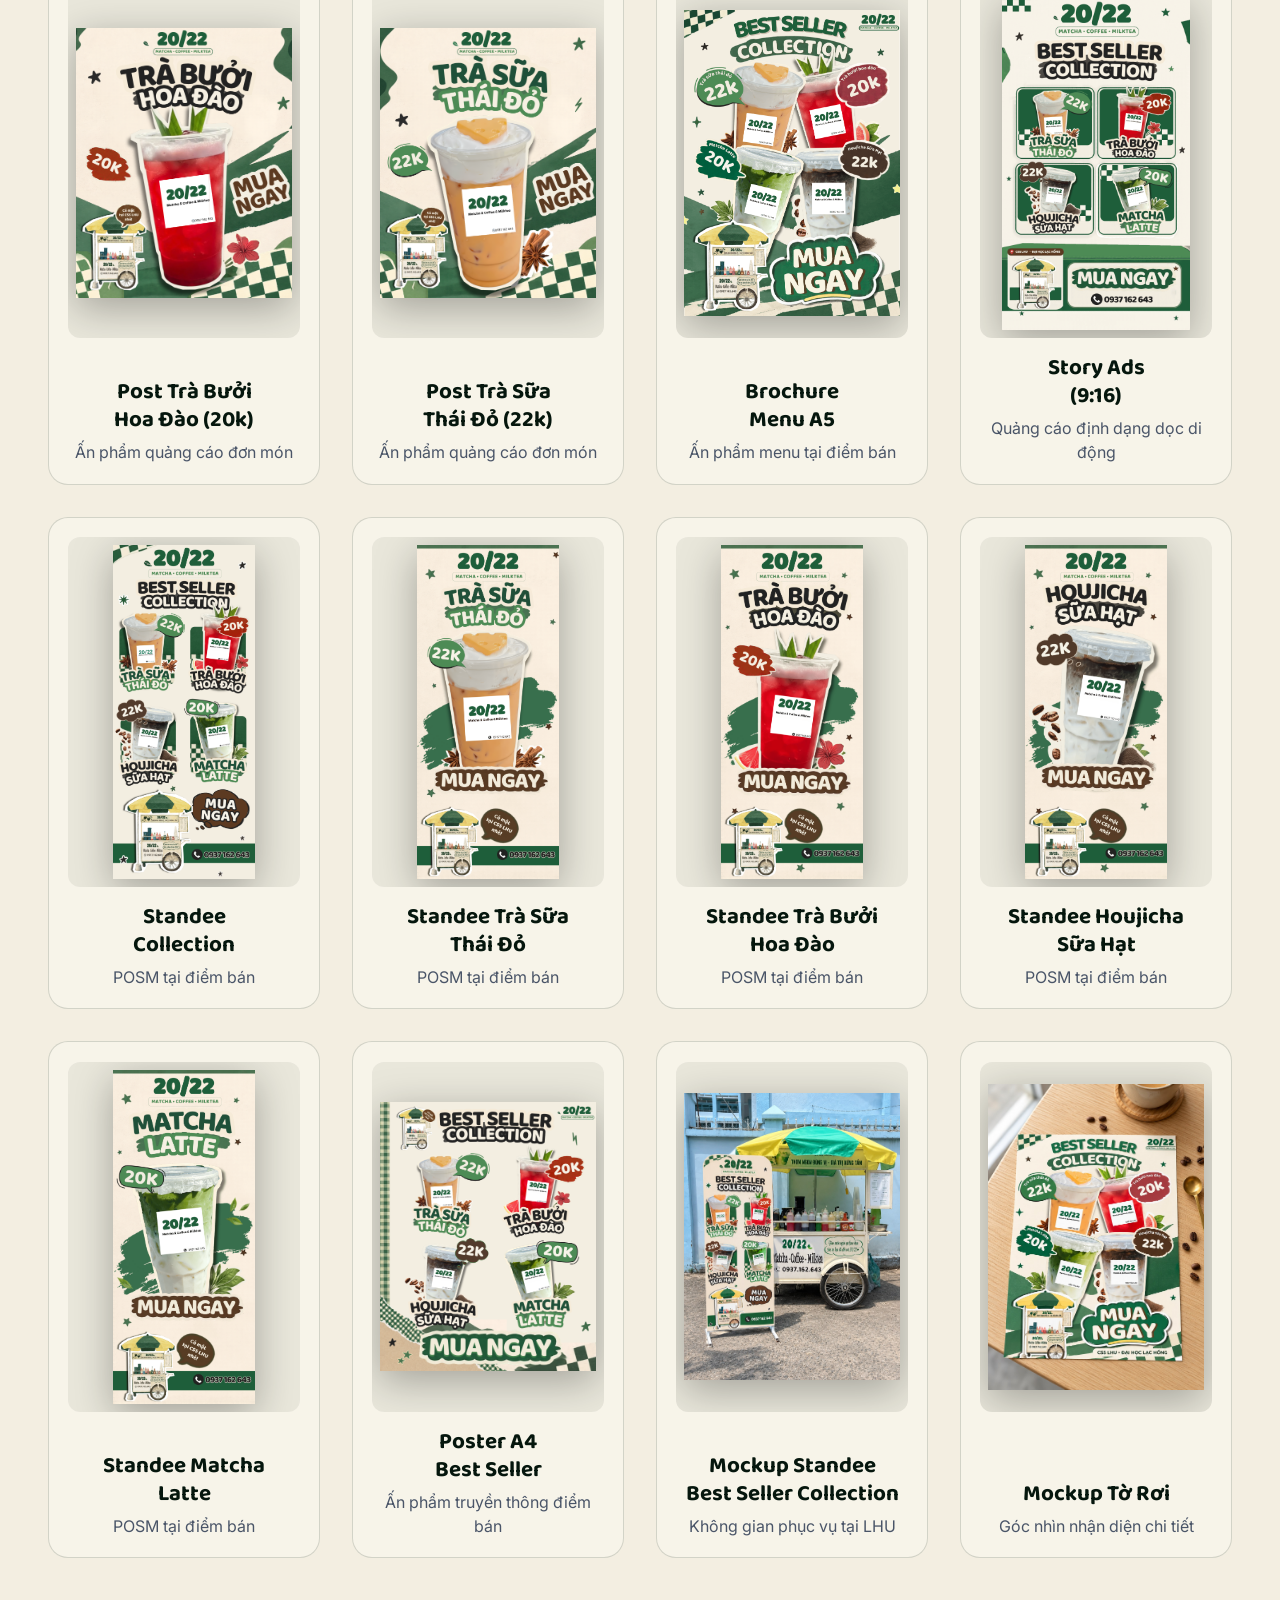
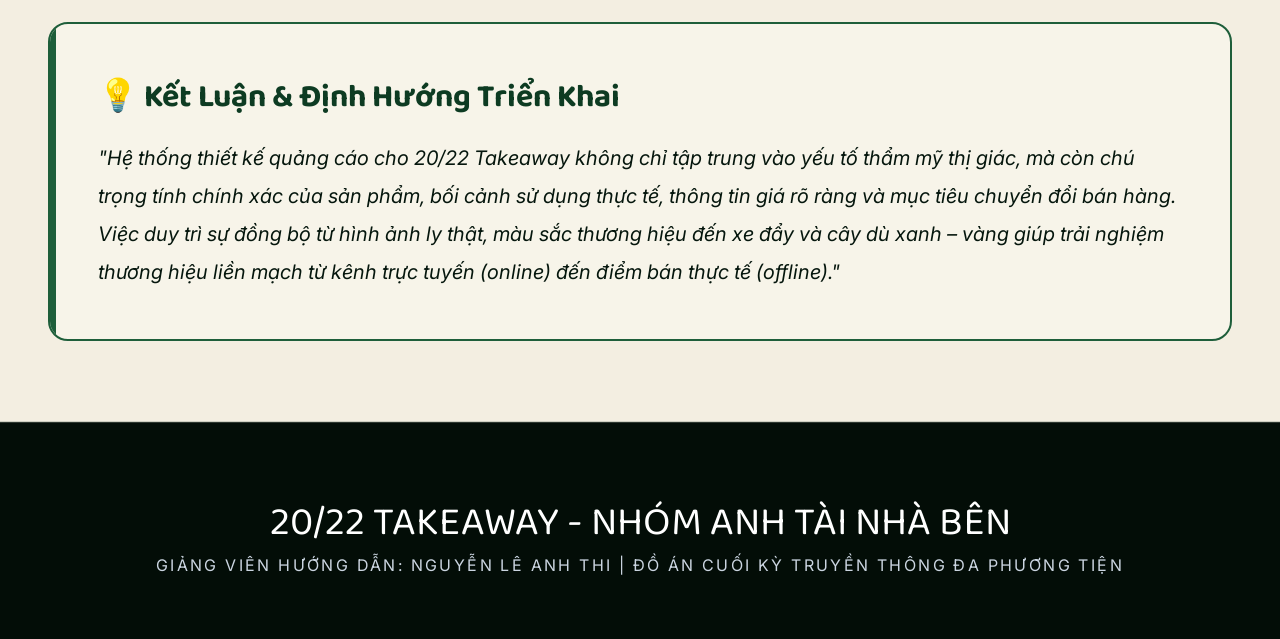
==== commit 0481f7b2: "Add files via upload" ====
--- a/index.html
+++ b/index.html
@@ -540,7 +540,7 @@
                         <li><strong>Xanh Matcha (#1E5E3A):</strong> Màu nhận diện chủ đạo, liên tưởng đến trà và nguyên liệu.</li>
                         <li><strong>Đen nhám (#222222) & Nâu cà phê (#5C3A21):</strong> Tăng tương phản, làm nổi bật giá và nhóm cà phê.</li>
                     </ul>
-                    <p style="margin-top: 1rem;"><strong>Phong cách tổng thể:</strong> Trẻ trung, thân thiện, có tính thủ công nhưng chỉn chu. D dạng collage/sticker kết hợp ảnh ly thật làm bằng chứng trực quan.</p>
+                    <p style="margin-top: 1rem;"><strong>Phong cách tổng thể:</strong> Trẻ trung, thân thiện, có tính thủ công nhưng chỉn chu. Dạng collage/sticker kết hợp ảnh ly thật làm bằng chứng trực quan.</p>
                 </div>
                 <div class="image-side" style="padding: 0.5rem; background: transparent; border: none;">
                     <img src="assets/images/brand-guideline.png" alt="Mục 3 & 4: Bảng màu & Brand Guideline" class="zoomable" data-index="16" style="max-height: 520px; border-radius: 12px;">
@@ -670,7 +670,7 @@
             </div>
         </section>
 
-        <!-- ================= MỤC 8 (Cream Theme) - ĐÃ CÂN ĐỐI 2 ẢNH BẰNG NHAU ================= -->
+        <!-- ================= MỤC 8 (Cream Theme) ================= -->
         <section id="sec-8" class="cream-theme">
             <div class="section-header">
                 <div class="eyebrow"><div class="eyebrow-dot"></div>Phần B - Sản Phẩm Quảng Cáo Và Triển Khai Thực Tế</div>
@@ -707,7 +707,7 @@
                 </div>
             </div>
 
-            <!-- Mục 8.2 & 8.3: 2 ảnh được căn chỉnh chiều rộng và chiều cao bằng nhau, cân đối hoàn hảo -->
+            <!-- Mục 8.2 & 8.3 -->
             <div class="showcase-row" style="max-width: 1400px; margin: 0 auto;">
                 <div class="content-side">
                     <h3>8.2 & 8.3. Phân Tích Sâu "Cây Dù Xanh – Vàng" & Tiêu Chí Đánh Giá POSM</h3>
@@ -773,7 +773,7 @@
             </div>
         </section>
 
-        <!-- ================= MỤC 12 (Cream Theme) ================= -->
+        <!-- ================= MỤC 12 (Cream Theme) - ĐÃ LOẠI BỎ BẢNG MÀU RA KHỎI MASONRY ================= -->
         <section id="sec-12" class="cream-theme">
             <div class="section-header">
                 <div class="eyebrow"><div class="eyebrow-dot"></div>Phần B - Sản Phẩm Quảng Cáo Và Triển Khai Thực Tế</div>
@@ -786,13 +786,6 @@
                     <div>
                         <div class="asset-name">Key Visual&#10;Tổng Thể</div>
                         <div class="asset-info">Phong cách collage/sticker nhận diện</div>
-                    </div>
-                </div>
-                <div class="pinterest-card">
-                    <div class="pinterest-img-wrap"><img src="assets/images/brand-guideline.png" alt="Bảng Màu & Brand Guideline" class="zoomable" data-index="16"></div>
-                    <div>
-                        <div class="asset-name">Bảng Màu &&#10;Brand Guideline</div>
-                        <div class="asset-info">Hệ thống nhận diện thương hiệu</div>
                     </div>
                 </div>
                 <div class="pinterest-card">
